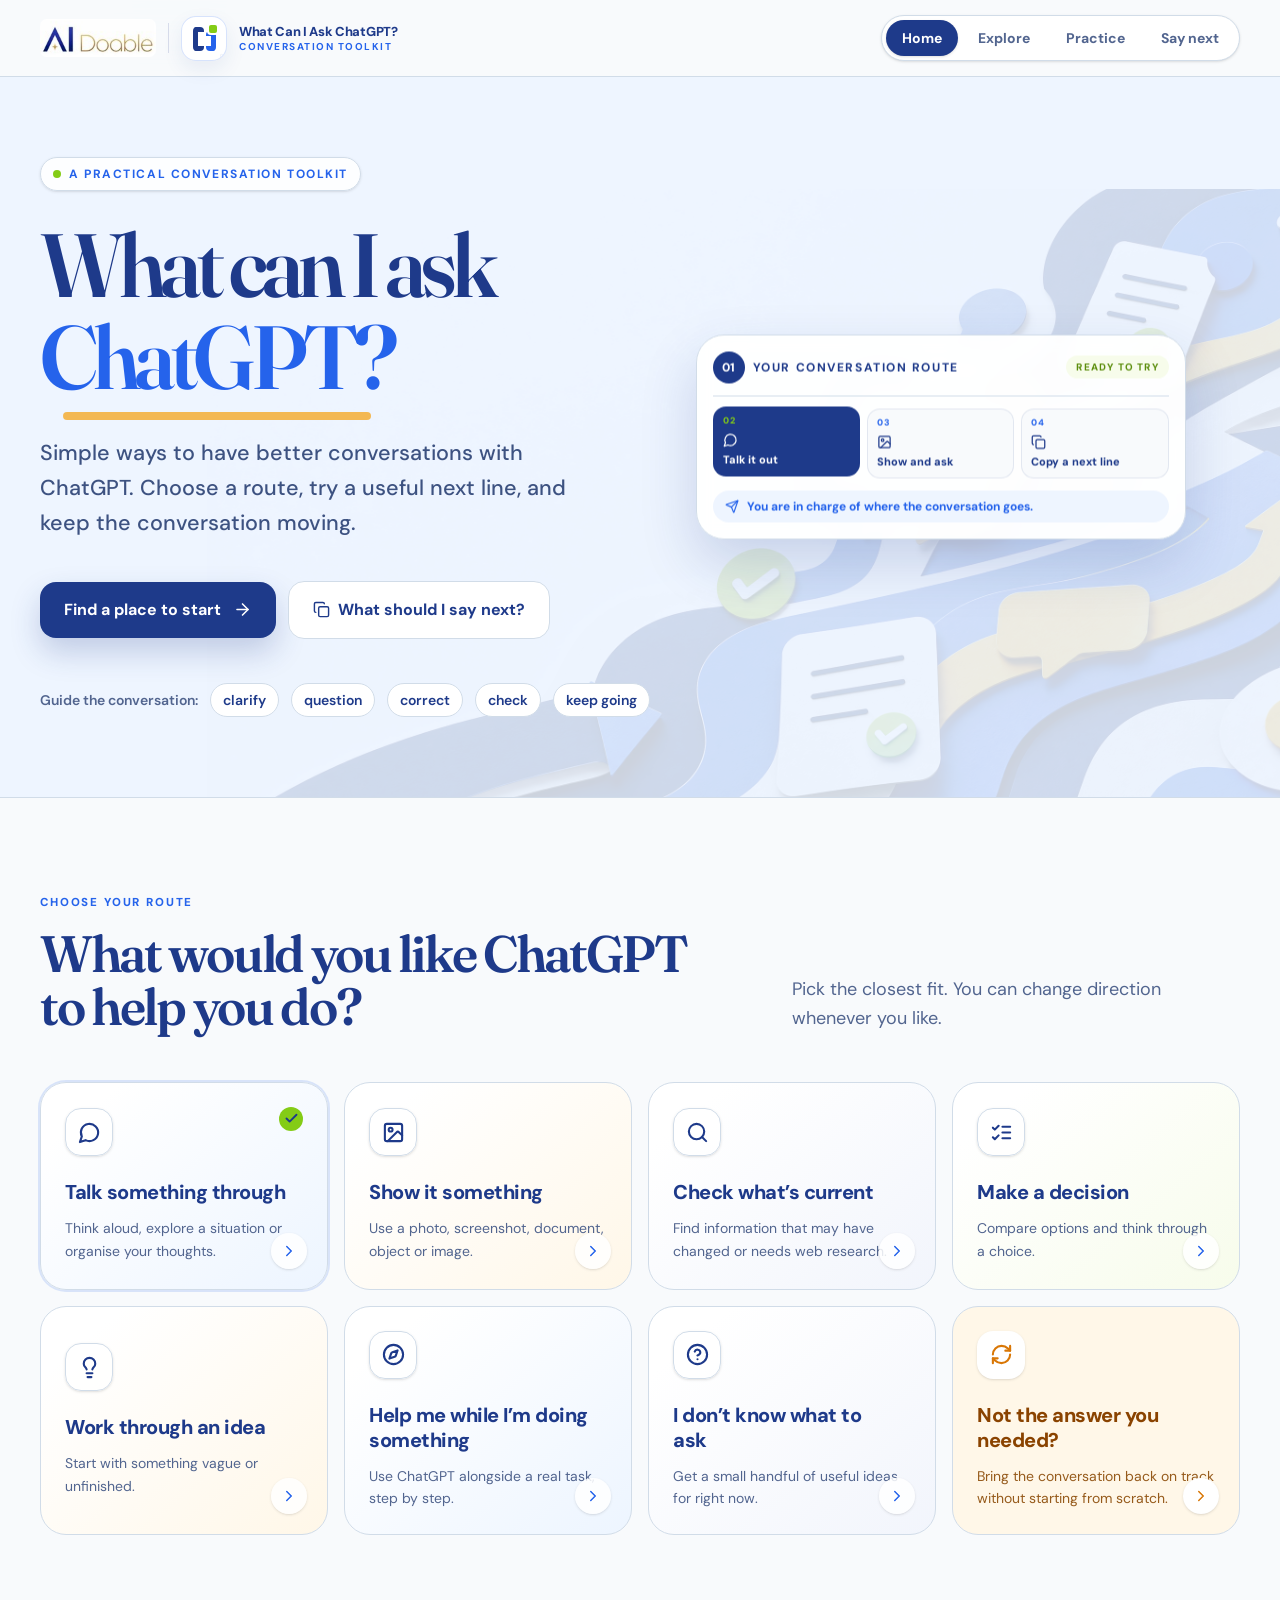
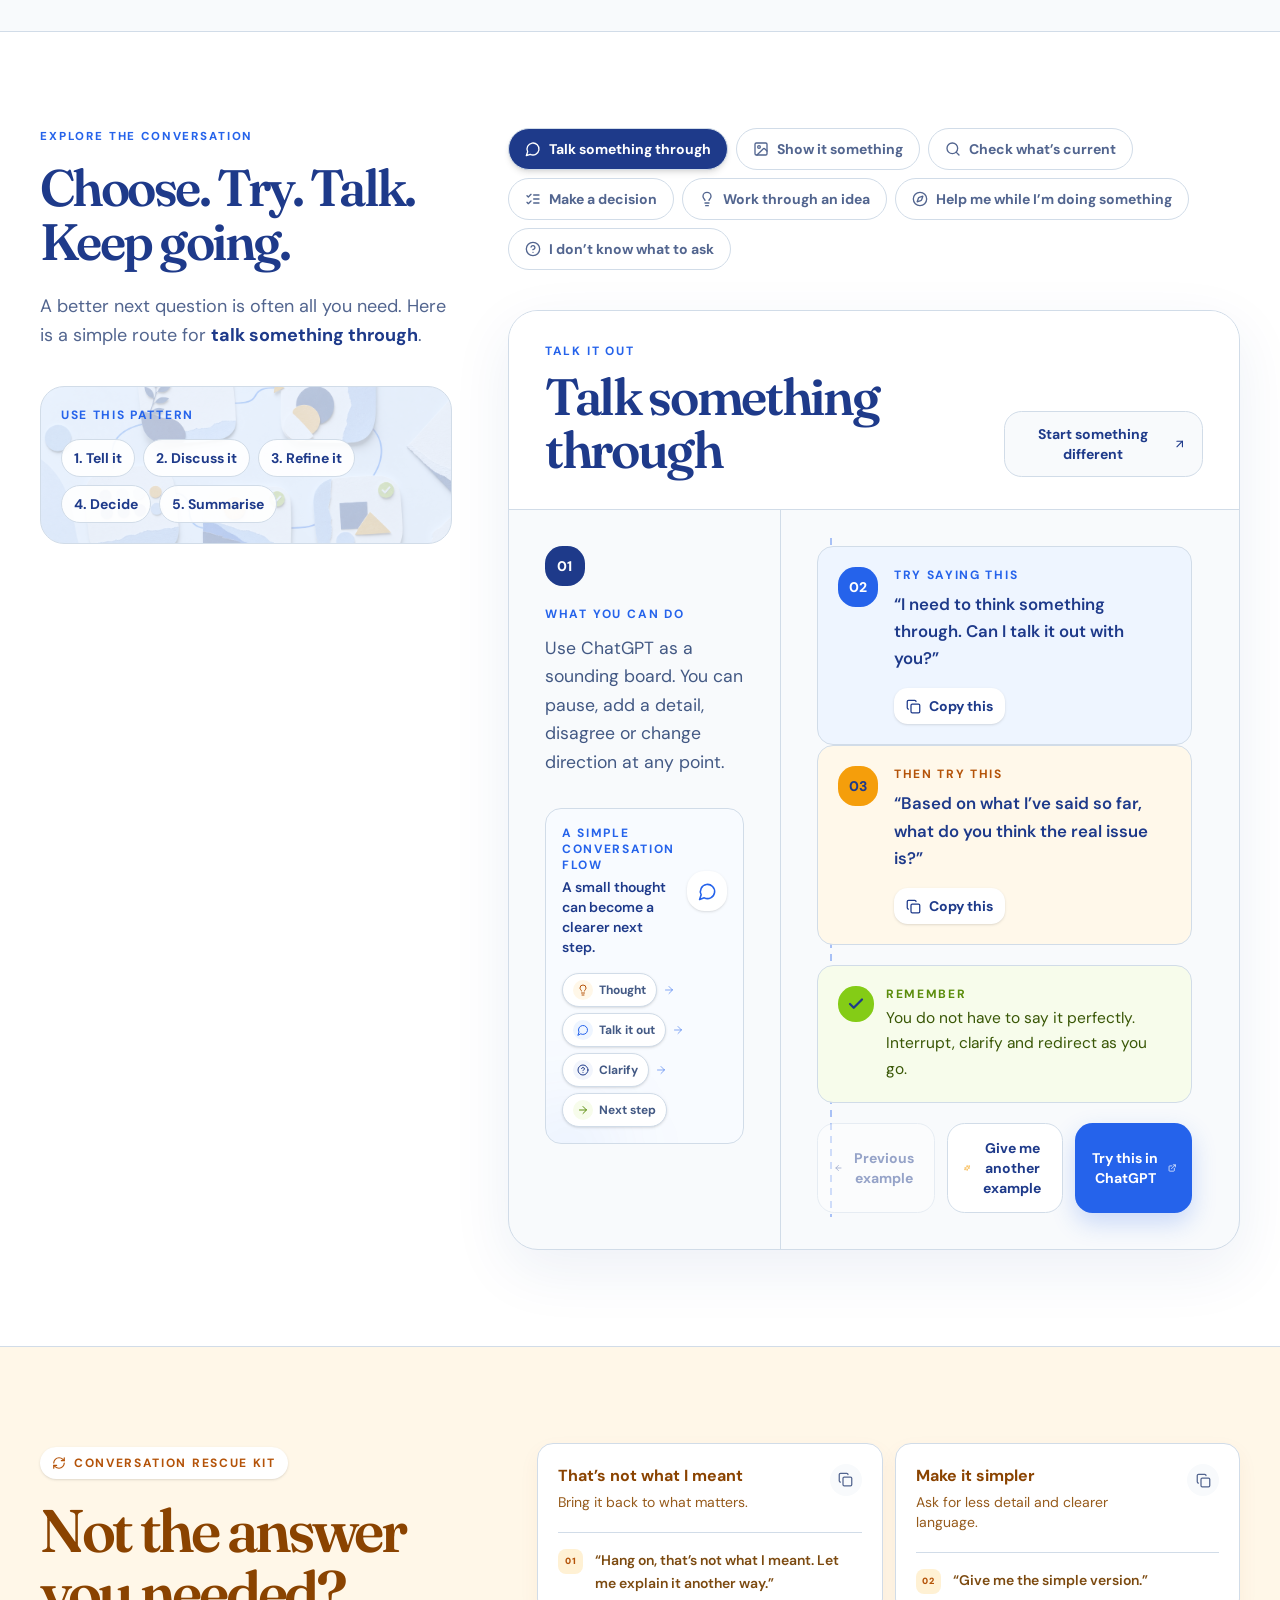
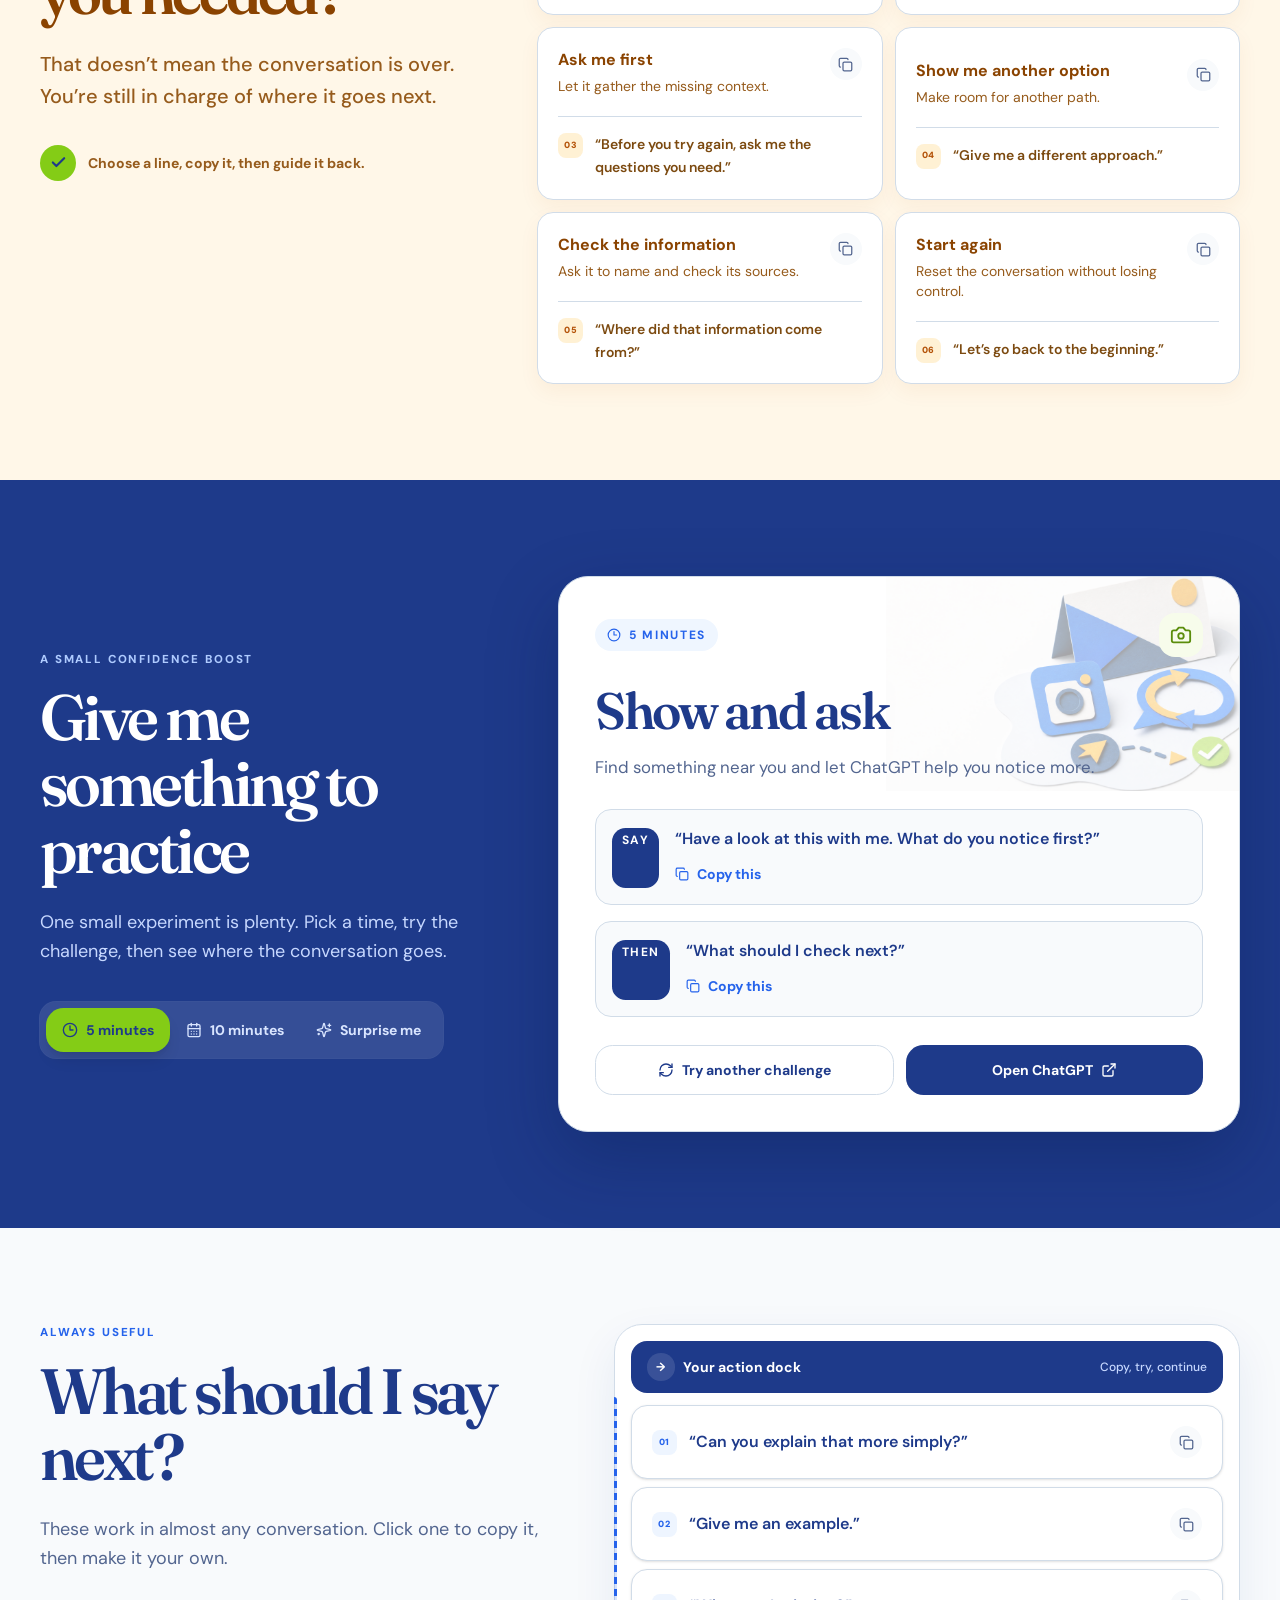
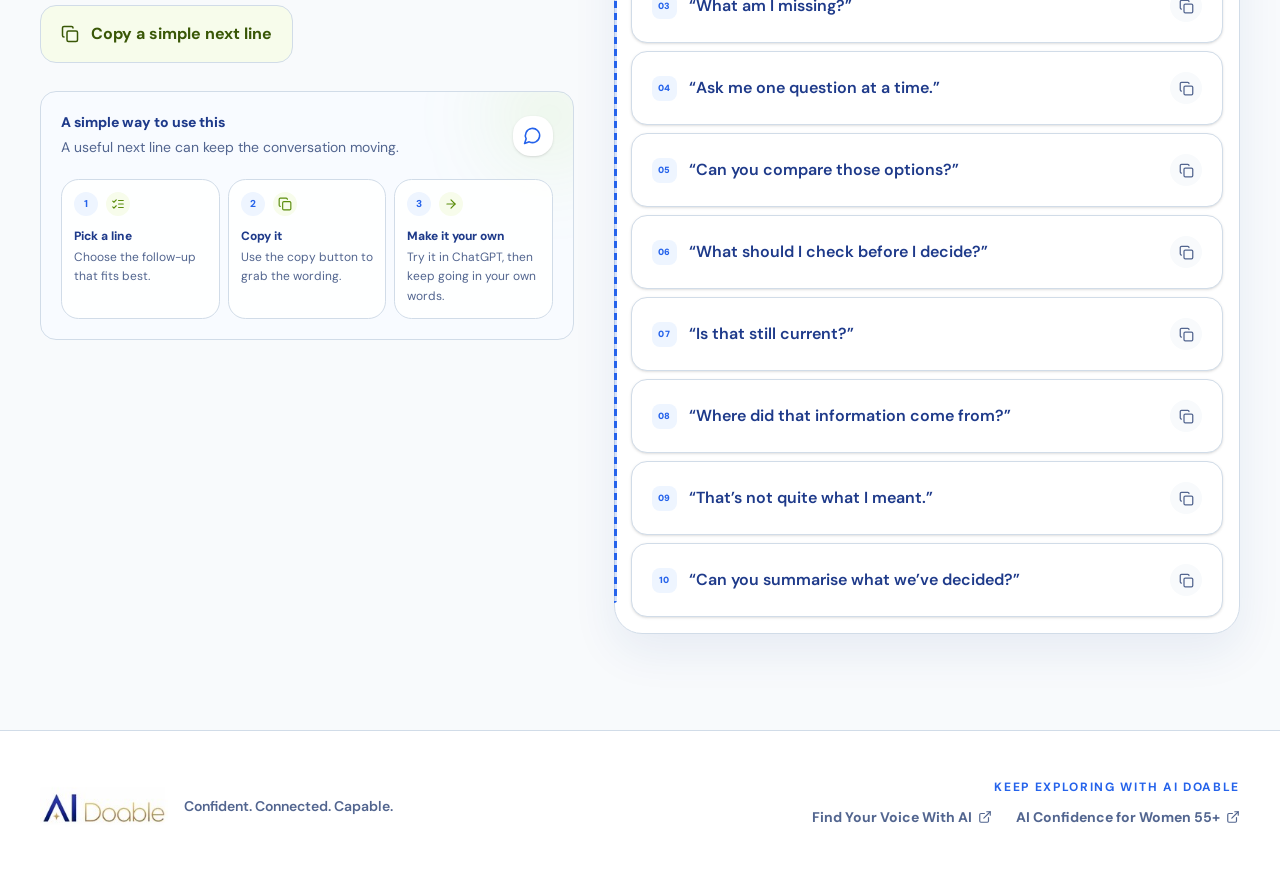
==== index.html @ d45f8e7f "Deploy What Can I Ask ChatGPT" ====
<!doctype html>
<html lang="en-AU">
  <head>
    <meta charset="UTF-8" />
    <meta name="viewport" content="width=device-width, initial-scale=1.0, maximum-scale=1" />
    <meta name="theme-color" content="#1E3A8A" />
    <meta name="description" content="AI Doable’s practical discovery toolkit for having better conversations with ChatGPT." />
    <link rel="icon" type="image/png" href="/manus-storage/ai-doable-route-mark_84103a5f.png" />
    <title>What Can I Ask ChatGPT? | AI Doable</title>
    <script type="module" crossorigin src="/assets/index-YYFGEeal.js"></script>
    <link rel="stylesheet" crossorigin href="/assets/index-5JFKawTq.css">
  </head>
  <body>
    <script id="manus-runtime">window.__MANUS_HOST_DEV__ = false;
(function(){"use strict";var Mr={exports:{}},Kn={};/**
 * @license React
 * react-jsx-runtime.production.js
 *
 * Copyright (c) Meta Platforms, Inc. and affiliates.
 *
 * This source code is licensed under the MIT license found in the
 * LICENSE file in the root directory of this source tree.
 */var $c;function um(){if($c)return Kn;$c=1;var r=Symbol.for("react.transitional.element"),i=Symbol.for("react.fragment");function c(s,d,m){var x=null;if(m!==void 0&&(x=""+m),d.key!==void 0&&(x=""+d.key),"key"in d){m={};for(var R in d)R!=="key"&&(m[R]=d[R])}else m=d;return d=m.ref,{$$typeof:r,type:s,key:x,ref:d!==void 0?d:null,props:m}}return Kn.Fragment=i,Kn.jsx=c,Kn.jsxs=c,Kn}var Fc;function dm(){return Fc||(Fc=1,Mr.exports=um()),Mr.exports}var h=dm(),Ar={exports:{}},Pn={},Rr={exports:{}},Nr={};/**
 * @license React
 * scheduler.production.js
 *
 * Copyright (c) Meta Platforms, Inc. and affiliates.
 *
 * This source code is licensed under the MIT license found in the
 * LICENSE file in the root directory of this source tree.
 */var Ic;function fm(){return Ic||(Ic=1,function(r){function i(A,q){var B=A.length;A.push(q);t:for(;0<B;){var bt=B-1>>>1,p=A[bt];if(0<d(p,q))A[bt]=q,A[B]=p,B=bt;else break t}}function c(A){return A.length===0?null:A[0]}function s(A){if(A.length===0)return null;var q=A[0],B=A.pop();if(B!==q){A[0]=B;t:for(var bt=0,p=A.length,O=p>>>1;bt<O;){var X=2*(bt+1)-1,G=A[X],Z=X+1,st=A[Z];if(0>d(G,B))Z<p&&0>d(st,G)?(A[bt]=st,A[Z]=B,bt=Z):(A[bt]=G,A[X]=B,bt=X);else if(Z<p&&0>d(st,B))A[bt]=st,A[Z]=B,bt=Z;else break t}}return q}function d(A,q){var B=A.sortIndex-q.sortIndex;return B!==0?B:A.id-q.id}if(r.unstable_now=void 0,typeof performance=="object"&&typeof performance.now=="function"){var m=performance;r.unstable_now=function(){return m.now()}}else{var x=Date,R=x.now();r.unstable_now=function(){return x.now()-R}}var C=[],v=[],D=1,j=null,J=3,at=!1,$=!1,nt=!1,ct=!1,ht=typeof setTimeout=="function"?setTimeout:null,St=typeof clearTimeout=="function"?clearTimeout:null,_=typeof setImmediate<"u"?setImmediate:null;function Y(A){for(var q=c(v);q!==null;){if(q.callback===null)s(v);else if(q.startTime<=A)s(v),q.sortIndex=q.expirationTime,i(C,q);else break;q=c(v)}}function H(A){if(nt=!1,Y(A),!$)if(c(C)!==null)$=!0,it||(it=!0,Bt());else{var q=c(v);q!==null&&Mt(H,q.startTime-A)}}var it=!1,rt=-1,V=5,xt=-1;function Be(){return ct?!0:!(r.unstable_now()-xt<V)}function te(){if(ct=!1,it){var A=r.unstable_now();xt=A;var q=!0;try{t:{$=!1,nt&&(nt=!1,St(rt),rt=-1),at=!0;var B=J;try{e:{for(Y(A),j=c(C);j!==null&&!(j.expirationTime>A&&Be());){var bt=j.callback;if(typeof bt=="function"){j.callback=null,J=j.priorityLevel;var p=bt(j.expirationTime<=A);if(A=r.unstable_now(),typeof p=="function"){j.callback=p,Y(A),q=!0;break e}j===c(C)&&s(C),Y(A)}else s(C);j=c(C)}if(j!==null)q=!0;else{var O=c(v);O!==null&&Mt(H,O.startTime-A),q=!1}}break t}finally{j=null,J=B,at=!1}q=void 0}}finally{q?Bt():it=!1}}}var Bt;if(typeof _=="function")Bt=function(){_(te)};else if(typeof MessageChannel<"u"){var me=new MessageChannel,Se=me.port2;me.port1.onmessage=te,Bt=function(){Se.postMessage(null)}}else Bt=function(){ht(te,0)};function Mt(A,q){rt=ht(function(){A(r.unstable_now())},q)}r.unstable_IdlePriority=5,r.unstable_ImmediatePriority=1,r.unstable_LowPriority=4,r.unstable_NormalPriority=3,r.unstable_Profiling=null,r.unstable_UserBlockingPriority=2,r.unstable_cancelCallback=function(A){A.callback=null},r.unstable_forceFrameRate=function(A){0>A||125<A?console.error("forceFrameRate takes a positive int between 0 and 125, forcing frame rates higher than 125 fps is not supported"):V=0<A?Math.floor(1e3/A):5},r.unstable_getCurrentPriorityLevel=function(){return J},r.unstable_next=function(A){switch(J){case 1:case 2:case 3:var q=3;break;default:q=J}var B=J;J=q;try{return A()}finally{J=B}},r.unstable_requestPaint=function(){ct=!0},r.unstable_runWithPriority=function(A,q){switch(A){case 1:case 2:case 3:case 4:case 5:break;default:A=3}var B=J;J=A;try{return q()}finally{J=B}},r.unstable_scheduleCallback=function(A,q,B){var bt=r.unstable_now();switch(typeof B=="object"&&B!==null?(B=B.delay,B=typeof B=="number"&&0<B?bt+B:bt):B=bt,A){case 1:var p=-1;break;case 2:p=250;break;case 5:p=1073741823;break;case 4:p=1e4;break;default:p=5e3}return p=B+p,A={id:D++,callback:q,priorityLevel:A,startTime:B,expirationTime:p,sortIndex:-1},B>bt?(A.sortIndex=B,i(v,A),c(C)===null&&A===c(v)&&(nt?(St(rt),rt=-1):nt=!0,Mt(H,B-bt))):(A.sortIndex=p,i(C,A),$||at||($=!0,it||(it=!0,Bt()))),A},r.unstable_shouldYield=Be,r.unstable_wrapCallback=function(A){var q=J;return function(){var B=J;J=q;try{return A.apply(this,arguments)}finally{J=B}}}}(Nr)),Nr}var tu;function hm(){return tu||(tu=1,Rr.exports=fm()),Rr.exports}var zr={exports:{}},ut={};/**
 * @license React
 * react.production.js
 *
 * Copyright (c) Meta Platforms, Inc. and affiliates.
 *
 * This source code is licensed under the MIT license found in the
 * LICENSE file in the root directory of this source tree.
 */var eu;function mm(){if(eu)return ut;eu=1;var r=Symbol.for("react.transitional.element"),i=Symbol.for("react.portal"),c=Symbol.for("react.fragment"),s=Symbol.for("react.strict_mode"),d=Symbol.for("react.profiler"),m=Symbol.for("react.consumer"),x=Symbol.for("react.context"),R=Symbol.for("react.forward_ref"),C=Symbol.for("react.suspense"),v=Symbol.for("react.memo"),D=Symbol.for("react.lazy"),j=Symbol.iterator;function J(p){return p===null||typeof p!="object"?null:(p=j&&p[j]||p["@@iterator"],typeof p=="function"?p:null)}var at={isMounted:function(){return!1},enqueueForceUpdate:function(){},enqueueReplaceState:function(){},enqueueSetState:function(){}},$=Object.assign,nt={};function ct(p,O,X){this.props=p,this.context=O,this.refs=nt,this.updater=X||at}ct.prototype.isReactComponent={},ct.prototype.setState=function(p,O){if(typeof p!="object"&&typeof p!="function"&&p!=null)throw Error("takes an object of state variables to update or a function which returns an object of state variables.");this.updater.enqueueSetState(this,p,O,"setState")},ct.prototype.forceUpdate=function(p){this.updater.enqueueForceUpdate(this,p,"forceUpdate")};function ht(){}ht.prototype=ct.prototype;function St(p,O,X){this.props=p,this.context=O,this.refs=nt,this.updater=X||at}var _=St.prototype=new ht;_.constructor=St,$(_,ct.prototype),_.isPureReactComponent=!0;var Y=Array.isArray,H={H:null,A:null,T:null,S:null,V:null},it=Object.prototype.hasOwnProperty;function rt(p,O,X,G,Z,st){return X=st.ref,{$$typeof:r,type:p,key:O,ref:X!==void 0?X:null,props:st}}function V(p,O){return rt(p.type,O,void 0,void 0,void 0,p.props)}function xt(p){return typeof p=="object"&&p!==null&&p.$$typeof===r}function Be(p){var O={"=":"=0",":":"=2"};return"$"+p.replace(/[=:]/g,function(X){return O[X]})}var te=/\/+/g;function Bt(p,O){return typeof p=="object"&&p!==null&&p.key!=null?Be(""+p.key):O.toString(36)}function me(){}function Se(p){switch(p.status){case"fulfilled":return p.value;case"rejected":throw p.reason;default:switch(typeof p.status=="string"?p.then(me,me):(p.status="pending",p.then(function(O){p.status==="pending"&&(p.status="fulfilled",p.value=O)},function(O){p.status==="pending"&&(p.status="rejected",p.reason=O)})),p.status){case"fulfilled":return p.value;case"rejected":throw p.reason}}throw p}function Mt(p,O,X,G,Z){var st=typeof p;(st==="undefined"||st==="boolean")&&(p=null);var I=!1;if(p===null)I=!0;else switch(st){case"bigint":case"string":case"number":I=!0;break;case"object":switch(p.$$typeof){case r:case i:I=!0;break;case D:return I=p._init,Mt(I(p._payload),O,X,G,Z)}}if(I)return Z=Z(p),I=G===""?"."+Bt(p,0):G,Y(Z)?(X="",I!=null&&(X=I.replace(te,"$&/")+"/"),Mt(Z,O,X,"",function(Jt){return Jt})):Z!=null&&(xt(Z)&&(Z=V(Z,X+(Z.key==null||p&&p.key===Z.key?"":(""+Z.key).replace(te,"$&/")+"/")+I)),O.push(Z)),1;I=0;var gt=G===""?".":G+":";if(Y(p))for(var Tt=0;Tt<p.length;Tt++)G=p[Tt],st=gt+Bt(G,Tt),I+=Mt(G,O,X,st,Z);else if(Tt=J(p),typeof Tt=="function")for(p=Tt.call(p),Tt=0;!(G=p.next()).done;)G=G.value,st=gt+Bt(G,Tt++),I+=Mt(G,O,X,st,Z);else if(st==="object"){if(typeof p.then=="function")return Mt(Se(p),O,X,G,Z);throw O=String(p),Error("Objects are not valid as a React child (found: "+(O==="[object Object]"?"object with keys {"+Object.keys(p).join(", ")+"}":O)+"). If you meant to render a collection of children, use an array instead.")}return I}function A(p,O,X){if(p==null)return p;var G=[],Z=0;return Mt(p,G,"","",function(st){return O.call(X,st,Z++)}),G}function q(p){if(p._status===-1){var O=p._result;O=O(),O.then(function(X){(p._status===0||p._status===-1)&&(p._status=1,p._result=X)},function(X){(p._status===0||p._status===-1)&&(p._status=2,p._result=X)}),p._status===-1&&(p._status=0,p._result=O)}if(p._status===1)return p._result.default;throw p._result}var B=typeof reportError=="function"?reportError:function(p){if(typeof window=="object"&&typeof window.ErrorEvent=="function"){var O=new window.ErrorEvent("error",{bubbles:!0,cancelable:!0,message:typeof p=="object"&&p!==null&&typeof p.message=="string"?String(p.message):String(p),error:p});if(!window.dispatchEvent(O))return}else if(typeof process=="object"&&typeof process.emit=="function"){process.emit("uncaughtException",p);return}console.error(p)};function bt(){}return ut.Children={map:A,forEach:function(p,O,X){A(p,function(){O.apply(this,arguments)},X)},count:function(p){var O=0;return A(p,function(){O++}),O},toArray:function(p){return A(p,function(O){return O})||[]},only:function(p){if(!xt(p))throw Error("React.Children.only expected to receive a single React element child.");return p}},ut.Component=ct,ut.Fragment=c,ut.Profiler=d,ut.PureComponent=St,ut.StrictMode=s,ut.Suspense=C,ut.__CLIENT_INTERNALS_DO_NOT_USE_OR_WARN_USERS_THEY_CANNOT_UPGRADE=H,ut.__COMPILER_RUNTIME={__proto__:null,c:function(p){return H.H.useMemoCache(p)}},ut.cache=function(p){return function(){return p.apply(null,arguments)}},ut.cloneElement=function(p,O,X){if(p==null)throw Error("The argument must be a React element, but you passed "+p+".");var G=$({},p.props),Z=p.key,st=void 0;if(O!=null)for(I in O.ref!==void 0&&(st=void 0),O.key!==void 0&&(Z=""+O.key),O)!it.call(O,I)||I==="key"||I==="__self"||I==="__source"||I==="ref"&&O.ref===void 0||(G[I]=O[I]);var I=arguments.length-2;if(I===1)G.children=X;else if(1<I){for(var gt=Array(I),Tt=0;Tt<I;Tt++)gt[Tt]=arguments[Tt+2];G.children=gt}return rt(p.type,Z,void 0,void 0,st,G)},ut.createContext=function(p){return p={$$typeof:x,_currentValue:p,_currentValue2:p,_threadCount:0,Provider:null,Consumer:null},p.Provider=p,p.Consumer={$$typeof:m,_context:p},p},ut.createElement=function(p,O,X){var G,Z={},st=null;if(O!=null)for(G in O.key!==void 0&&(st=""+O.key),O)it.call(O,G)&&G!=="key"&&G!=="__self"&&G!=="__source"&&(Z[G]=O[G]);var I=arguments.length-2;if(I===1)Z.children=X;else if(1<I){for(var gt=Array(I),Tt=0;Tt<I;Tt++)gt[Tt]=arguments[Tt+2];Z.children=gt}if(p&&p.defaultProps)for(G in I=p.defaultProps,I)Z[G]===void 0&&(Z[G]=I[G]);return rt(p,st,void 0,void 0,null,Z)},ut.createRef=function(){return{current:null}},ut.forwardRef=function(p){return{$$typeof:R,render:p}},ut.isValidElement=xt,ut.lazy=function(p){return{$$typeof:D,_payload:{_status:-1,_result:p},_init:q}},ut.memo=function(p,O){return{$$typeof:v,type:p,compare:O===void 0?null:O}},ut.startTransition=function(p){var O=H.T,X={};H.T=X;try{var G=p(),Z=H.S;Z!==null&&Z(X,G),typeof G=="object"&&G!==null&&typeof G.then=="function"&&G.then(bt,B)}catch(st){B(st)}finally{H.T=O}},ut.unstable_useCacheRefresh=function(){return H.H.useCacheRefresh()},ut.use=function(p){return H.H.use(p)},ut.useActionState=function(p,O,X){return H.H.useActionState(p,O,X)},ut.useCallback=function(p,O){return H.H.useCallback(p,O)},ut.useContext=function(p){return H.H.useContext(p)},ut.useDebugValue=function(){},ut.useDeferredValue=function(p,O){return H.H.useDeferredValue(p,O)},ut.useEffect=function(p,O,X){var G=H.H;if(typeof X=="function")throw Error("useEffect CRUD overload is not enabled in this build of React.");return G.useEffect(p,O)},ut.useId=function(){return H.H.useId()},ut.useImperativeHandle=function(p,O,X){return H.H.useImperativeHandle(p,O,X)},ut.useInsertionEffect=function(p,O){return H.H.useInsertionEffect(p,O)},ut.useLayoutEffect=function(p,O){return H.H.useLayoutEffect(p,O)},ut.useMemo=function(p,O){return H.H.useMemo(p,O)},ut.useOptimistic=function(p,O){return H.H.useOptimistic(p,O)},ut.useReducer=function(p,O,X){return H.H.useReducer(p,O,X)},ut.useRef=function(p){return H.H.useRef(p)},ut.useState=function(p){return H.H.useState(p)},ut.useSyncExternalStore=function(p,O,X){return H.H.useSyncExternalStore(p,O,X)},ut.useTransition=function(){return H.H.useTransition()},ut.version="19.1.1",ut}var lu;function _r(){return lu||(lu=1,zr.exports=mm()),zr.exports}var kr={exports:{}},he={};/**
 * @license React
 * react-dom.production.js
 *
 * Copyright (c) Meta Platforms, Inc. and affiliates.
 *
 * This source code is licensed under the MIT license found in the
 * LICENSE file in the root directory of this source tree.
 */var au;function gm(){if(au)return he;au=1;var r=_r();function i(C){var v="https://react.dev/errors/"+C;if(1<arguments.length){v+="?args[]="+encodeURIComponent(arguments[1]);for(var D=2;D<arguments.length;D++)v+="&args[]="+encodeURIComponent(arguments[D])}return"Minified React error #"+C+"; visit "+v+" for the full message or use the non-minified dev environment for full errors and additional helpful warnings."}function c(){}var s={d:{f:c,r:function(){throw Error(i(522))},D:c,C:c,L:c,m:c,X:c,S:c,M:c},p:0,findDOMNode:null},d=Symbol.for("react.portal");function m(C,v,D){var j=3<arguments.length&&arguments[3]!==void 0?arguments[3]:null;return{$$typeof:d,key:j==null?null:""+j,children:C,containerInfo:v,implementation:D}}var x=r.__CLIENT_INTERNALS_DO_NOT_USE_OR_WARN_USERS_THEY_CANNOT_UPGRADE;function R(C,v){if(C==="font")return"";if(typeof v=="string")return v==="use-credentials"?v:""}return he.__DOM_INTERNALS_DO_NOT_USE_OR_WARN_USERS_THEY_CANNOT_UPGRADE=s,he.createPortal=function(C,v){var D=2<arguments.length&&arguments[2]!==void 0?arguments[2]:null;if(!v||v.nodeType!==1&&v.nodeType!==9&&v.nodeType!==11)throw Error(i(299));return m(C,v,null,D)},he.flushSync=function(C){var v=x.T,D=s.p;try{if(x.T=null,s.p=2,C)return C()}finally{x.T=v,s.p=D,s.d.f()}},he.preconnect=function(C,v){typeof C=="string"&&(v?(v=v.crossOrigin,v=typeof v=="string"?v==="use-credentials"?v:"":void 0):v=null,s.d.C(C,v))},he.prefetchDNS=function(C){typeof C=="string"&&s.d.D(C)},he.preinit=function(C,v){if(typeof C=="string"&&v&&typeof v.as=="string"){var D=v.as,j=R(D,v.crossOrigin),J=typeof v.integrity=="string"?v.integrity:void 0,at=typeof v.fetchPriority=="string"?v.fetchPriority:void 0;D==="style"?s.d.S(C,typeof v.precedence=="string"?v.precedence:void 0,{crossOrigin:j,integrity:J,fetchPriority:at}):D==="script"&&s.d.X(C,{crossOrigin:j,integrity:J,fetchPriority:at,nonce:typeof v.nonce=="string"?v.nonce:void 0})}},he.preinitModule=function(C,v){if(typeof C=="string")if(typeof v=="object"&&v!==null){if(v.as==null||v.as==="script"){var D=R(v.as,v.crossOrigin);s.d.M(C,{crossOrigin:D,integrity:typeof v.integrity=="string"?v.integrity:void 0,nonce:typeof v.nonce=="string"?v.nonce:void 0})}}else v==null&&s.d.M(C)},he.preload=function(C,v){if(typeof C=="string"&&typeof v=="object"&&v!==null&&typeof v.as=="string"){var D=v.as,j=R(D,v.crossOrigin);s.d.L(C,D,{crossOrigin:j,integrity:typeof v.integrity=="string"?v.integrity:void 0,nonce:typeof v.nonce=="string"?v.nonce:void 0,type:typeof v.type=="string"?v.type:void 0,fetchPriority:typeof v.fetchPriority=="string"?v.fetchPriority:void 0,referrerPolicy:typeof v.referrerPolicy=="string"?v.referrerPolicy:void 0,imageSrcSet:typeof v.imageSrcSet=="string"?v.imageSrcSet:void 0,imageSizes:typeof v.imageSizes=="string"?v.imageSizes:void 0,media:typeof v.media=="string"?v.media:void 0})}},he.preloadModule=function(C,v){if(typeof C=="string")if(v){var D=R(v.as,v.crossOrigin);s.d.m(C,{as:typeof v.as=="string"&&v.as!=="script"?v.as:void 0,crossOrigin:D,integrity:typeof v.integrity=="string"?v.integrity:void 0})}else s.d.m(C)},he.requestFormReset=function(C){s.d.r(C)},he.unstable_batchedUpdates=function(C,v){return C(v)},he.useFormState=function(C,v,D){return x.H.useFormState(C,v,D)},he.useFormStatus=function(){return x.H.useHostTransitionStatus()},he.version="19.1.1",he}var nu;function pm(){if(nu)return kr.exports;nu=1;function r(){if(!(typeof __REACT_DEVTOOLS_GLOBAL_HOOK__>"u"||typeof __REACT_DEVTOOLS_GLOBAL_HOOK__.checkDCE!="function"))try{__REACT_DEVTOOLS_GLOBAL_HOOK__.checkDCE(r)}catch(i){console.error(i)}}return r(),kr.exports=gm(),kr.exports}/**
 * @license React
 * react-dom-client.production.js
 *
 * Copyright (c) Meta Platforms, Inc. and affiliates.
 *
 * This source code is licensed under the MIT license found in the
 * LICENSE file in the root directory of this source tree.
 */var ou;function ym(){if(ou)return Pn;ou=1;var r=hm(),i=_r(),c=pm();function s(t){var e="https://react.dev/errors/"+t;if(1<arguments.length){e+="?args[]="+encodeURIComponent(arguments[1]);for(var l=2;l<arguments.length;l++)e+="&args[]="+encodeURIComponent(arguments[l])}return"Minified React error #"+t+"; visit "+e+" for the full message or use the non-minified dev environment for full errors and additional helpful warnings."}function d(t){return!(!t||t.nodeType!==1&&t.nodeType!==9&&t.nodeType!==11)}function m(t){var e=t,l=t;if(t.alternate)for(;e.return;)e=e.return;else{t=e;do e=t,(e.flags&4098)!==0&&(l=e.return),t=e.return;while(t)}return e.tag===3?l:null}function x(t){if(t.tag===13){var e=t.memoizedState;if(e===null&&(t=t.alternate,t!==null&&(e=t.memoizedState)),e!==null)return e.dehydrated}return null}function R(t){if(m(t)!==t)throw Error(s(188))}function C(t){var e=t.alternate;if(!e){if(e=m(t),e===null)throw Error(s(188));return e!==t?null:t}for(var l=t,a=e;;){var n=l.return;if(n===null)break;var o=n.alternate;if(o===null){if(a=n.return,a!==null){l=a;continue}break}if(n.child===o.child){for(o=n.child;o;){if(o===l)return R(n),t;if(o===a)return R(n),e;o=o.sibling}throw Error(s(188))}if(l.return!==a.return)l=n,a=o;else{for(var u=!1,f=n.child;f;){if(f===l){u=!0,l=n,a=o;break}if(f===a){u=!0,a=n,l=o;break}f=f.sibling}if(!u){for(f=o.child;f;){if(f===l){u=!0,l=o,a=n;break}if(f===a){u=!0,a=o,l=n;break}f=f.sibling}if(!u)throw Error(s(189))}}if(l.alternate!==a)throw Error(s(190))}if(l.tag!==3)throw Error(s(188));return l.stateNode.current===l?t:e}function v(t){var e=t.tag;if(e===5||e===26||e===27||e===6)return t;for(t=t.child;t!==null;){if(e=v(t),e!==null)return e;t=t.sibling}return null}var D=Object.assign,j=Symbol.for("react.element"),J=Symbol.for("react.transitional.element"),at=Symbol.for("react.portal"),$=Symbol.for("react.fragment"),nt=Symbol.for("react.strict_mode"),ct=Symbol.for("react.profiler"),ht=Symbol.for("react.provider"),St=Symbol.for("react.consumer"),_=Symbol.for("react.context"),Y=Symbol.for("react.forward_ref"),H=Symbol.for("react.suspense"),it=Symbol.for("react.suspense_list"),rt=Symbol.for("react.memo"),V=Symbol.for("react.lazy"),xt=Symbol.for("react.activity"),Be=Symbol.for("react.memo_cache_sentinel"),te=Symbol.iterator;function Bt(t){return t===null||typeof t!="object"?null:(t=te&&t[te]||t["@@iterator"],typeof t=="function"?t:null)}var me=Symbol.for("react.client.reference");function Se(t){if(t==null)return null;if(typeof t=="function")return t.$$typeof===me?null:t.displayName||t.name||null;if(typeof t=="string")return t;switch(t){case $:return"Fragment";case ct:return"Profiler";case nt:return"StrictMode";case H:return"Suspense";case it:return"SuspenseList";case xt:return"Activity"}if(typeof t=="object")switch(t.$$typeof){case at:return"Portal";case _:return(t.displayName||"Context")+".Provider";case St:return(t._context.displayName||"Context")+".Consumer";case Y:var e=t.render;return t=t.displayName,t||(t=e.displayName||e.name||"",t=t!==""?"ForwardRef("+t+")":"ForwardRef"),t;case rt:return e=t.displayName||null,e!==null?e:Se(t.type)||"Memo";case V:e=t._payload,t=t._init;try{return Se(t(e))}catch{}}return null}var Mt=Array.isArray,A=i.__CLIENT_INTERNALS_DO_NOT_USE_OR_WARN_USERS_THEY_CANNOT_UPGRADE,q=c.__DOM_INTERNALS_DO_NOT_USE_OR_WARN_USERS_THEY_CANNOT_UPGRADE,B={pending:!1,data:null,method:null,action:null},bt=[],p=-1;function O(t){return{current:t}}function X(t){0>p||(t.current=bt[p],bt[p]=null,p--)}function G(t,e){p++,bt[p]=t.current,t.current=e}var Z=O(null),st=O(null),I=O(null),gt=O(null);function Tt(t,e){switch(G(I,e),G(st,t),G(Z,null),e.nodeType){case 9:case 11:t=(t=e.documentElement)&&(t=t.namespaceURI)?Hh(t):0;break;default:if(t=e.tagName,e=e.namespaceURI)e=Hh(e),t=Uh(e,t);else switch(t){case"svg":t=1;break;case"math":t=2;break;default:t=0}}X(Z),G(Z,t)}function Jt(){X(Z),X(st),X(I)}function Ke(t){t.memoizedState!==null&&G(gt,t);var e=Z.current,l=Uh(e,t.type);e!==l&&(G(st,t),G(Z,l))}function Ce(t){st.current===t&&(X(Z),X(st)),gt.current===t&&(X(gt),Wo._currentValue=B)}var Pe=Object.prototype.hasOwnProperty,yl=r.unstable_scheduleCallback,sn=r.unstable_cancelCallback,Ca=r.unstable_shouldYield,ri=r.unstable_requestPaint,ge=r.unstable_now,si=r.unstable_getCurrentPriorityLevel,Ul=r.unstable_ImmediatePriority,Fn=r.unstable_UserBlockingPriority,nl=r.unstable_NormalPriority,ci=r.unstable_LowPriority,Gl=r.unstable_IdlePriority,ui=r.log,Ea=r.unstable_setDisableYieldValue,ql=null,Wt=null;function Je(t){if(typeof ui=="function"&&Ea(t),Wt&&typeof Wt.setStrictMode=="function")try{Wt.setStrictMode(ql,t)}catch{}}var $t=Math.clz32?Math.clz32:fi,di=Math.log,Ta=Math.LN2;function fi(t){return t>>>=0,t===0?32:31-(di(t)/Ta|0)|0}var L=256,cn=4194304;function vl(t){var e=t&42;if(e!==0)return e;switch(t&-t){case 1:return 1;case 2:return 2;case 4:return 4;case 8:return 8;case 16:return 16;case 32:return 32;case 64:return 64;case 128:return 128;case 256:case 512:case 1024:case 2048:case 4096:case 8192:case 16384:case 32768:case 65536:case 131072:case 262144:case 524288:case 1048576:case 2097152:return t&4194048;case 4194304:case 8388608:case 16777216:case 33554432:return t&62914560;case 67108864:return 67108864;case 134217728:return 134217728;case 268435456:return 268435456;case 536870912:return 536870912;case 1073741824:return 0;default:return t}}function un(t,e,l){var a=t.pendingLanes;if(a===0)return 0;var n=0,o=t.suspendedLanes,u=t.pingedLanes;t=t.warmLanes;var f=a&134217727;return f!==0?(a=f&~o,a!==0?n=vl(a):(u&=f,u!==0?n=vl(u):l||(l=f&~t,l!==0&&(n=vl(l))))):(f=a&~o,f!==0?n=vl(f):u!==0?n=vl(u):l||(l=a&~t,l!==0&&(n=vl(l)))),n===0?0:e!==0&&e!==n&&(e&o)===0&&(o=n&-n,l=e&-e,o>=l||o===32&&(l&4194048)!==0)?e:n}function Dt(t,e){return(t.pendingLanes&~(t.suspendedLanes&~t.pingedLanes)&e)===0}function In(t,e){switch(t){case 1:case 2:case 4:case 8:case 64:return e+250;case 16:case 32:case 128:case 256:case 512:case 1024:case 2048:case 4096:case 8192:case 16384:case 32768:case 65536:case 131072:case 262144:case 524288:case 1048576:case 2097152:return e+5e3;case 4194304:case 8388608:case 16777216:case 33554432:return-1;case 67108864:case 134217728:case 268435456:case 536870912:case 1073741824:return-1;default:return-1}}function to(){var t=L;return L<<=1,(L&4194048)===0&&(L=256),t}function hi(){var t=cn;return cn<<=1,(cn&62914560)===0&&(cn=4194304),t}function eo(t){for(var e=[],l=0;31>l;l++)e.push(t);return e}function Da(t,e){t.pendingLanes|=e,e!==268435456&&(t.suspendedLanes=0,t.pingedLanes=0,t.warmLanes=0)}function Ir(t,e,l,a,n,o){var u=t.pendingLanes;t.pendingLanes=l,t.suspendedLanes=0,t.pingedLanes=0,t.warmLanes=0,t.expiredLanes&=l,t.entangledLanes&=l,t.errorRecoveryDisabledLanes&=l,t.shellSuspendCounter=0;var f=t.entanglements,g=t.expirationTimes,S=t.hiddenUpdates;for(l=u&~l;0<l;){var N=31-$t(l),k=1<<N;f[N]=0,g[N]=-1;var E=S[N];if(E!==null)for(S[N]=null,N=0;N<E.length;N++){var T=E[N];T!==null&&(T.lane&=-536870913)}l&=~k}a!==0&&mi(t,a,0),o!==0&&n===0&&t.tag!==0&&(t.suspendedLanes|=o&~(u&~e))}function mi(t,e,l){t.pendingLanes|=e,t.suspendedLanes&=~e;var a=31-$t(e);t.entangledLanes|=e,t.entanglements[a]=t.entanglements[a]|1073741824|l&4194090}function gi(t,e){var l=t.entangledLanes|=e;for(t=t.entanglements;l;){var a=31-$t(l),n=1<<a;n&e|t[a]&e&&(t[a]|=e),l&=~n}}function lo(t){switch(t){case 2:t=1;break;case 8:t=4;break;case 32:t=16;break;case 256:case 512:case 1024:case 2048:case 4096:case 8192:case 16384:case 32768:case 65536:case 131072:case 262144:case 524288:case 1048576:case 2097152:case 4194304:case 8388608:case 16777216:case 33554432:t=128;break;case 268435456:t=134217728;break;default:t=0}return t}function ao(t){return t&=-t,2<t?8<t?(t&134217727)!==0?32:268435456:8:2}function pi(){var t=q.p;return t!==0?t:(t=window.event,t===void 0?32:nm(t.type))}function ts(t,e){var l=q.p;try{return q.p=t,e()}finally{q.p=l}}var ol=Math.random().toString(36).slice(2),ee="__reactFiber$"+ol,pe="__reactProps$"+ol,Yl="__reactContainer$"+ol,no="__reactEvents$"+ol,es="__reactListeners$"+ol,ls="__reactHandles$"+ol,yi="__reactResources$"+ol,Ma="__reactMarker$"+ol;function oo(t){delete t[ee],delete t[pe],delete t[no],delete t[es],delete t[ls]}function Vl(t){var e=t[ee];if(e)return e;for(var l=t.parentNode;l;){if(e=l[Yl]||l[ee]){if(l=e.alternate,e.child!==null||l!==null&&l.child!==null)for(t=Vh(t);t!==null;){if(l=t[ee])return l;t=Vh(t)}return e}t=l,l=t.parentNode}return null}function Xl(t){if(t=t[ee]||t[Yl]){var e=t.tag;if(e===5||e===6||e===13||e===26||e===27||e===3)return t}return null}function Aa(t){var e=t.tag;if(e===5||e===26||e===27||e===6)return t.stateNode;throw Error(s(33))}function Zl(t){var e=t[yi];return e||(e=t[yi]={hoistableStyles:new Map,hoistableScripts:new Map}),e}function Vt(t){t[Ma]=!0}var vi=new Set,bi={};function bl(t,e){We(t,e),We(t+"Capture",e)}function We(t,e){for(bi[t]=e,t=0;t<e.length;t++)vi.add(e[t])}var as=RegExp("^[:A-Z_a-z\\u00C0-\\u00D6\\u00D8-\\u00F6\\u00F8-\\u02FF\\u0370-\\u037D\\u037F-\\u1FFF\\u200C-\\u200D\\u2070-\\u218F\\u2C00-\\u2FEF\\u3001-\\uD7FF\\uF900-\\uFDCF\\uFDF0-\\uFFFD][:A-Z_a-z\\u00C0-\\u00D6\\u00D8-\\u00F6\\u00F8-\\u02FF\\u0370-\\u037D\\u037F-\\u1FFF\\u200C-\\u200D\\u2070-\\u218F\\u2C00-\\u2FEF\\u3001-\\uD7FF\\uF900-\\uFDCF\\uFDF0-\\uFFFD\\-.0-9\\u00B7\\u0300-\\u036F\\u203F-\\u2040]*$"),xi={},wi={};function Ra(t){return Pe.call(wi,t)?!0:Pe.call(xi,t)?!1:as.test(t)?wi[t]=!0:(xi[t]=!0,!1)}function M(t,e,l){if(Ra(e))if(l===null)t.removeAttribute(e);else{switch(typeof l){case"undefined":case"function":case"symbol":t.removeAttribute(e);return;case"boolean":var a=e.toLowerCase().slice(0,5);if(a!=="data-"&&a!=="aria-"){t.removeAttribute(e);return}}t.setAttribute(e,""+l)}}function tt(t,e,l){if(l===null)t.removeAttribute(e);else{switch(typeof l){case"undefined":case"function":case"symbol":case"boolean":t.removeAttribute(e);return}t.setAttribute(e,""+l)}}function Ot(t,e,l,a){if(a===null)t.removeAttribute(l);else{switch(typeof a){case"undefined":case"function":case"symbol":case"boolean":t.removeAttribute(l);return}t.setAttributeNS(e,l,""+a)}}var le,Ee;function ae(t){if(le===void 0)try{throw Error()}catch(l){var e=l.stack.trim().match(/\n( *(at )?)/);le=e&&e[1]||"",Ee=-1<l.stack.indexOf(`
    at`)?" (<anonymous>)":-1<l.stack.indexOf("@")?"@unknown:0:0":""}return`
`+le+t+Ee}var Le=!1;function He(t,e){if(!t||Le)return"";Le=!0;var l=Error.prepareStackTrace;Error.prepareStackTrace=void 0;try{var a={DetermineComponentFrameRoot:function(){try{if(e){var k=function(){throw Error()};if(Object.defineProperty(k.prototype,"props",{set:function(){throw Error()}}),typeof Reflect=="object"&&Reflect.construct){try{Reflect.construct(k,[])}catch(T){var E=T}Reflect.construct(t,[],k)}else{try{k.call()}catch(T){E=T}t.call(k.prototype)}}else{try{throw Error()}catch(T){E=T}(k=t())&&typeof k.catch=="function"&&k.catch(function(){})}}catch(T){if(T&&E&&typeof T.stack=="string")return[T.stack,E.stack]}return[null,null]}};a.DetermineComponentFrameRoot.displayName="DetermineComponentFrameRoot";var n=Object.getOwnPropertyDescriptor(a.DetermineComponentFrameRoot,"name");n&&n.configurable&&Object.defineProperty(a.DetermineComponentFrameRoot,"name",{value:"DetermineComponentFrameRoot"});var o=a.DetermineComponentFrameRoot(),u=o[0],f=o[1];if(u&&f){var g=u.split(`
`),S=f.split(`
`);for(n=a=0;a<g.length&&!g[a].includes("DetermineComponentFrameRoot");)a++;for(;n<S.length&&!S[n].includes("DetermineComponentFrameRoot");)n++;if(a===g.length||n===S.length)for(a=g.length-1,n=S.length-1;1<=a&&0<=n&&g[a]!==S[n];)n--;for(;1<=a&&0<=n;a--,n--)if(g[a]!==S[n]){if(a!==1||n!==1)do if(a--,n--,0>n||g[a]!==S[n]){var N=`
`+g[a].replace(" at new "," at ");return t.displayName&&N.includes("<anonymous>")&&(N=N.replace("<anonymous>",t.displayName)),N}while(1<=a&&0<=n);break}}}finally{Le=!1,Error.prepareStackTrace=l}return(l=t?t.displayName||t.name:"")?ae(l):""}function Ql(t){switch(t.tag){case 26:case 27:case 5:return ae(t.type);case 16:return ae("Lazy");case 13:return ae("Suspense");case 19:return ae("SuspenseList");case 0:case 15:return He(t.type,!1);case 11:return He(t.type.render,!1);case 1:return He(t.type,!0);case 31:return ae("Activity");default:return""}}function xl(t){try{var e="";do e+=Ql(t),t=t.return;while(t);return e}catch(l){return`
Error generating stack: `+l.message+`
`+l.stack}}function Xt(t){switch(typeof t){case"bigint":case"boolean":case"number":case"string":case"undefined":return t;case"object":return t;default:return""}}function il(t){var e=t.type;return(t=t.nodeName)&&t.toLowerCase()==="input"&&(e==="checkbox"||e==="radio")}function ve(t){var e=il(t)?"checked":"value",l=Object.getOwnPropertyDescriptor(t.constructor.prototype,e),a=""+t[e];if(!t.hasOwnProperty(e)&&typeof l<"u"&&typeof l.get=="function"&&typeof l.set=="function"){var n=l.get,o=l.set;return Object.defineProperty(t,e,{configurable:!0,get:function(){return n.call(this)},set:function(u){a=""+u,o.call(this,u)}}),Object.defineProperty(t,e,{enumerable:l.enumerable}),{getValue:function(){return a},setValue:function(u){a=""+u},stopTracking:function(){t._valueTracker=null,delete t[e]}}}}function re(t){t._valueTracker||(t._valueTracker=ve(t))}function rl(t){if(!t)return!1;var e=t._valueTracker;if(!e)return!0;var l=e.getValue(),a="";return t&&(a=il(t)?t.checked?"true":"false":t.value),t=a,t!==l?(e.setValue(t),!0):!1}function wl(t){if(t=t||(typeof document<"u"?document:void 0),typeof t>"u")return null;try{return t.activeElement||t.body}catch{return t.body}}var dn=/[\n"\\]/g;function se(t){return t.replace(dn,function(e){return"\\"+e.charCodeAt(0).toString(16)+" "})}function Kl(t,e,l,a,n,o,u,f){t.name="",u!=null&&typeof u!="function"&&typeof u!="symbol"&&typeof u!="boolean"?t.type=u:t.removeAttribute("type"),e!=null?u==="number"?(e===0&&t.value===""||t.value!=e)&&(t.value=""+Xt(e)):t.value!==""+Xt(e)&&(t.value=""+Xt(e)):u!=="submit"&&u!=="reset"||t.removeAttribute("value"),e!=null?Pl(t,u,Xt(e)):l!=null?Pl(t,u,Xt(l)):a!=null&&t.removeAttribute("value"),n==null&&o!=null&&(t.defaultChecked=!!o),n!=null&&(t.checked=n&&typeof n!="function"&&typeof n!="symbol"),f!=null&&typeof f!="function"&&typeof f!="symbol"&&typeof f!="boolean"?t.name=""+Xt(f):t.removeAttribute("name")}function Na(t,e,l,a,n,o,u,f){if(o!=null&&typeof o!="function"&&typeof o!="symbol"&&typeof o!="boolean"&&(t.type=o),e!=null||l!=null){if(!(o!=="submit"&&o!=="reset"||e!=null))return;l=l!=null?""+Xt(l):"",e=e!=null?""+Xt(e):l,f||e===t.value||(t.value=e),t.defaultValue=e}a=a??n,a=typeof a!="function"&&typeof a!="symbol"&&!!a,t.checked=f?t.checked:!!a,t.defaultChecked=!!a,u!=null&&typeof u!="function"&&typeof u!="symbol"&&typeof u!="boolean"&&(t.name=u)}function Pl(t,e,l){e==="number"&&wl(t.ownerDocument)===t||t.defaultValue===""+l||(t.defaultValue=""+l)}function $e(t,e,l,a){if(t=t.options,e){e={};for(var n=0;n<l.length;n++)e["$"+l[n]]=!0;for(l=0;l<t.length;l++)n=e.hasOwnProperty("$"+t[l].value),t[l].selected!==n&&(t[l].selected=n),n&&a&&(t[l].defaultSelected=!0)}else{for(l=""+Xt(l),e=null,n=0;n<t.length;n++){if(t[n].value===l){t[n].selected=!0,a&&(t[n].defaultSelected=!0);return}e!==null||t[n].disabled||(e=t[n])}e!==null&&(e.selected=!0)}}function za(t,e,l){if(e!=null&&(e=""+Xt(e),e!==t.value&&(t.value=e),l==null)){t.defaultValue!==e&&(t.defaultValue=e);return}t.defaultValue=l!=null?""+Xt(l):""}function _a(t,e,l,a){if(e==null){if(a!=null){if(l!=null)throw Error(s(92));if(Mt(a)){if(1<a.length)throw Error(s(93));a=a[0]}l=a}l==null&&(l=""),e=l}l=Xt(e),t.defaultValue=l,a=t.textContent,a===l&&a!==""&&a!==null&&(t.value=a)}function Fe(t,e){if(e){var l=t.firstChild;if(l&&l===t.lastChild&&l.nodeType===3){l.nodeValue=e;return}}t.textContent=e}var fn=new Set("animationIterationCount aspectRatio borderImageOutset borderImageSlice borderImageWidth boxFlex boxFlexGroup boxOrdinalGroup columnCount columns flex flexGrow flexPositive flexShrink flexNegative flexOrder gridArea gridRow gridRowEnd gridRowSpan gridRowStart gridColumn gridColumnEnd gridColumnSpan gridColumnStart fontWeight lineClamp lineHeight opacity order orphans scale tabSize widows zIndex zoom fillOpacity floodOpacity stopOpacity strokeDasharray strokeDashoffset strokeMiterlimit strokeOpacity strokeWidth MozAnimationIterationCount MozBoxFlex MozBoxFlexGroup MozLineClamp msAnimationIterationCount msFlex msZoom msFlexGrow msFlexNegative msFlexOrder msFlexPositive msFlexShrink msGridColumn msGridColumnSpan msGridRow msGridRowSpan WebkitAnimationIterationCount WebkitBoxFlex WebKitBoxFlexGroup WebkitBoxOrdinalGroup WebkitColumnCount WebkitColumns WebkitFlex WebkitFlexGrow WebkitFlexPositive WebkitFlexShrink WebkitLineClamp".split(" "));function ka(t,e,l){var a=e.indexOf("--")===0;l==null||typeof l=="boolean"||l===""?a?t.setProperty(e,""):e==="float"?t.cssFloat="":t[e]="":a?t.setProperty(e,l):typeof l!="number"||l===0||fn.has(e)?e==="float"?t.cssFloat=l:t[e]=(""+l).trim():t[e]=l+"px"}function Oa(t,e,l){if(e!=null&&typeof e!="object")throw Error(s(62));if(t=t.style,l!=null){for(var a in l)!l.hasOwnProperty(a)||e!=null&&e.hasOwnProperty(a)||(a.indexOf("--")===0?t.setProperty(a,""):a==="float"?t.cssFloat="":t[a]="");for(var n in e)a=e[n],e.hasOwnProperty(n)&&l[n]!==a&&ka(t,n,a)}else for(var o in e)e.hasOwnProperty(o)&&ka(t,o,e[o])}function ja(t){if(t.indexOf("-")===-1)return!1;switch(t){case"annotation-xml":case"color-profile":case"font-face":case"font-face-src":case"font-face-uri":case"font-face-format":case"font-face-name":case"missing-glyph":return!1;default:return!0}}var Si=new Map([["acceptCharset","accept-charset"],["htmlFor","for"],["httpEquiv","http-equiv"],["crossOrigin","crossorigin"],["accentHeight","accent-height"],["alignmentBaseline","alignment-baseline"],["arabicForm","arabic-form"],["baselineShift","baseline-shift"],["capHeight","cap-height"],["clipPath","clip-path"],["clipRule","clip-rule"],["colorInterpolation","color-interpolation"],["colorInterpolationFilters","color-interpolation-filters"],["colorProfile","color-profile"],["colorRendering","color-rendering"],["dominantBaseline","dominant-baseline"],["enableBackground","enable-background"],["fillOpacity","fill-opacity"],["fillRule","fill-rule"],["floodColor","flood-color"],["floodOpacity","flood-opacity"],["fontFamily","font-family"],["fontSize","font-size"],["fontSizeAdjust","font-size-adjust"],["fontStretch","font-stretch"],["fontStyle","font-style"],["fontVariant","font-variant"],["fontWeight","font-weight"],["glyphName","glyph-name"],["glyphOrientationHorizontal","glyph-orientation-horizontal"],["glyphOrientationVertical","glyph-orientation-vertical"],["horizAdvX","horiz-adv-x"],["horizOriginX","horiz-origin-x"],["imageRendering","image-rendering"],["letterSpacing","letter-spacing"],["lightingColor","lighting-color"],["markerEnd","marker-end"],["markerMid","marker-mid"],["markerStart","marker-start"],["overlinePosition","overline-position"],["overlineThickness","overline-thickness"],["paintOrder","paint-order"],["panose-1","panose-1"],["pointerEvents","pointer-events"],["renderingIntent","rendering-intent"],["shapeRendering","shape-rendering"],["stopColor","stop-color"],["stopOpacity","stop-opacity"],["strikethroughPosition","strikethrough-position"],["strikethroughThickness","strikethrough-thickness"],["strokeDasharray","stroke-dasharray"],["strokeDashoffset","stroke-dashoffset"],["strokeLinecap","stroke-linecap"],["strokeLinejoin","stroke-linejoin"],["strokeMiterlimit","stroke-miterlimit"],["strokeOpacity","stroke-opacity"],["strokeWidth","stroke-width"],["textAnchor","text-anchor"],["textDecoration","text-decoration"],["textRendering","text-rendering"],["transformOrigin","transform-origin"],["underlinePosition","underline-position"],["underlineThickness","underline-thickness"],["unicodeBidi","unicode-bidi"],["unicodeRange","unicode-range"],["unitsPerEm","units-per-em"],["vAlphabetic","v-alphabetic"],["vHanging","v-hanging"],["vIdeographic","v-ideographic"],["vMathematical","v-mathematical"],["vectorEffect","vector-effect"],["vertAdvY","vert-adv-y"],["vertOriginX","vert-origin-x"],["vertOriginY","vert-origin-y"],["wordSpacing","word-spacing"],["writingMode","writing-mode"],["xmlnsXlink","xmlns:xlink"],["xHeight","x-height"]]),Ci=/^[\u0000-\u001F ]*j[\r\n\t]*a[\r\n\t]*v[\r\n\t]*a[\r\n\t]*s[\r\n\t]*c[\r\n\t]*r[\r\n\t]*i[\r\n\t]*p[\r\n\t]*t[\r\n\t]*:/i;function Ba(t){return Ci.test(""+t)?"javascript:throw new Error('React has blocked a javascript: URL as a security precaution.')":t}var hn=null;function mn(t){return t=t.target||t.srcElement||window,t.correspondingUseElement&&(t=t.correspondingUseElement),t.nodeType===3?t.parentNode:t}var Sl=null,Cl=null;function io(t){var e=Xl(t);if(e&&(t=e.stateNode)){var l=t[pe]||null;t:switch(t=e.stateNode,e.type){case"input":if(Kl(t,l.value,l.defaultValue,l.defaultValue,l.checked,l.defaultChecked,l.type,l.name),e=l.name,l.type==="radio"&&e!=null){for(l=t;l.parentNode;)l=l.parentNode;for(l=l.querySelectorAll('input[name="'+se(""+e)+'"][type="radio"]'),e=0;e<l.length;e++){var a=l[e];if(a!==t&&a.form===t.form){var n=a[pe]||null;if(!n)throw Error(s(90));Kl(a,n.value,n.defaultValue,n.defaultValue,n.checked,n.defaultChecked,n.type,n.name)}}for(e=0;e<l.length;e++)a=l[e],a.form===t.form&&rl(a)}break t;case"textarea":za(t,l.value,l.defaultValue);break t;case"select":e=l.value,e!=null&&$e(t,!!l.multiple,e,!1)}}}var gn=!1;function ro(t,e,l){if(gn)return t(e,l);gn=!0;try{var a=t(e);return a}finally{if(gn=!1,(Sl!==null||Cl!==null)&&(ir(),Sl&&(e=Sl,t=Cl,Cl=Sl=null,io(e),t)))for(e=0;e<t.length;e++)io(t[e])}}function Jl(t,e){var l=t.stateNode;if(l===null)return null;var a=l[pe]||null;if(a===null)return null;l=a[e];t:switch(e){case"onClick":case"onClickCapture":case"onDoubleClick":case"onDoubleClickCapture":case"onMouseDown":case"onMouseDownCapture":case"onMouseMove":case"onMouseMoveCapture":case"onMouseUp":case"onMouseUpCapture":case"onMouseEnter":(a=!a.disabled)||(t=t.type,a=!(t==="button"||t==="input"||t==="select"||t==="textarea")),t=!a;break t;default:t=!1}if(t)return null;if(l&&typeof l!="function")throw Error(s(231,e,typeof l));return l}var Ue=!(typeof window>"u"||typeof window.document>"u"||typeof window.document.createElement>"u"),pn=!1;if(Ue)try{var Wl={};Object.defineProperty(Wl,"passive",{get:function(){pn=!0}}),window.addEventListener("test",Wl,Wl),window.removeEventListener("test",Wl,Wl)}catch{pn=!1}var Ie=null,yn=null,La=null;function so(){if(La)return La;var t,e=yn,l=e.length,a,n="value"in Ie?Ie.value:Ie.textContent,o=n.length;for(t=0;t<l&&e[t]===n[t];t++);var u=l-t;for(a=1;a<=u&&e[l-a]===n[o-a];a++);return La=n.slice(t,1<a?1-a:void 0)}function Ha(t){var e=t.keyCode;return"charCode"in t?(t=t.charCode,t===0&&e===13&&(t=13)):t=e,t===10&&(t=13),32<=t||t===13?t:0}function Ua(){return!0}function co(){return!1}function ce(t){function e(l,a,n,o,u){this._reactName=l,this._targetInst=n,this.type=a,this.nativeEvent=o,this.target=u,this.currentTarget=null;for(var f in t)t.hasOwnProperty(f)&&(l=t[f],this[f]=l?l(o):o[f]);return this.isDefaultPrevented=(o.defaultPrevented!=null?o.defaultPrevented:o.returnValue===!1)?Ua:co,this.isPropagationStopped=co,this}return D(e.prototype,{preventDefault:function(){this.defaultPrevented=!0;var l=this.nativeEvent;l&&(l.preventDefault?l.preventDefault():typeof l.returnValue!="unknown"&&(l.returnValue=!1),this.isDefaultPrevented=Ua)},stopPropagation:function(){var l=this.nativeEvent;l&&(l.stopPropagation?l.stopPropagation():typeof l.cancelBubble!="unknown"&&(l.cancelBubble=!0),this.isPropagationStopped=Ua)},persist:function(){},isPersistent:Ua}),e}var sl={eventPhase:0,bubbles:0,cancelable:0,timeStamp:function(t){return t.timeStamp||Date.now()},defaultPrevented:0,isTrusted:0},Ga=ce(sl),$l=D({},sl,{view:0,detail:0}),Ei=ce($l),Ti,uo,fo,Di=D({},$l,{screenX:0,screenY:0,clientX:0,clientY:0,pageX:0,pageY:0,ctrlKey:0,shiftKey:0,altKey:0,metaKey:0,getModifierState:os,button:0,buttons:0,relatedTarget:function(t){return t.relatedTarget===void 0?t.fromElement===t.srcElement?t.toElement:t.fromElement:t.relatedTarget},movementX:function(t){return"movementX"in t?t.movementX:(t!==fo&&(fo&&t.type==="mousemove"?(Ti=t.screenX-fo.screenX,uo=t.screenY-fo.screenY):uo=Ti=0,fo=t),Ti)},movementY:function(t){return"movementY"in t?t.movementY:uo}}),Vu=ce(Di),D0=D({},Di,{dataTransfer:0}),M0=ce(D0),A0=D({},$l,{relatedTarget:0}),ns=ce(A0),R0=D({},sl,{animationName:0,elapsedTime:0,pseudoElement:0}),N0=ce(R0),z0=D({},sl,{clipboardData:function(t){return"clipboardData"in t?t.clipboardData:window.clipboardData}}),_0=ce(z0),k0=D({},sl,{data:0}),Xu=ce(k0),O0={Esc:"Escape",Spacebar:" ",Left:"ArrowLeft",Up:"ArrowUp",Right:"ArrowRight",Down:"ArrowDown",Del:"Delete",Win:"OS",Menu:"ContextMenu",Apps:"ContextMenu",Scroll:"ScrollLock",MozPrintableKey:"Unidentified"},j0={8:"Backspace",9:"Tab",12:"Clear",13:"Enter",16:"Shift",17:"Control",18:"Alt",19:"Pause",20:"CapsLock",27:"Escape",32:" ",33:"PageUp",34:"PageDown",35:"End",36:"Home",37:"ArrowLeft",38:"ArrowUp",39:"ArrowRight",40:"ArrowDown",45:"Insert",46:"Delete",112:"F1",113:"F2",114:"F3",115:"F4",116:"F5",117:"F6",118:"F7",119:"F8",120:"F9",121:"F10",122:"F11",123:"F12",144:"NumLock",145:"ScrollLock",224:"Meta"},B0={Alt:"altKey",Control:"ctrlKey",Meta:"metaKey",Shift:"shiftKey"};function L0(t){var e=this.nativeEvent;return e.getModifierState?e.getModifierState(t):(t=B0[t])?!!e[t]:!1}function os(){return L0}var H0=D({},$l,{key:function(t){if(t.key){var e=O0[t.key]||t.key;if(e!=="Unidentified")return e}return t.type==="keypress"?(t=Ha(t),t===13?"Enter":String.fromCharCode(t)):t.type==="keydown"||t.type==="keyup"?j0[t.keyCode]||"Unidentified":""},code:0,location:0,ctrlKey:0,shiftKey:0,altKey:0,metaKey:0,repeat:0,locale:0,getModifierState:os,charCode:function(t){return t.type==="keypress"?Ha(t):0},keyCode:function(t){return t.type==="keydown"||t.type==="keyup"?t.keyCode:0},which:function(t){return t.type==="keypress"?Ha(t):t.type==="keydown"||t.type==="keyup"?t.keyCode:0}}),U0=ce(H0),G0=D({},Di,{pointerId:0,width:0,height:0,pressure:0,tangentialPressure:0,tiltX:0,tiltY:0,twist:0,pointerType:0,isPrimary:0}),Zu=ce(G0),q0=D({},$l,{touches:0,targetTouches:0,changedTouches:0,altKey:0,metaKey:0,ctrlKey:0,shiftKey:0,getModifierState:os}),Y0=ce(q0),V0=D({},sl,{propertyName:0,elapsedTime:0,pseudoElement:0}),X0=ce(V0),Z0=D({},Di,{deltaX:function(t){return"deltaX"in t?t.deltaX:"wheelDeltaX"in t?-t.wheelDeltaX:0},deltaY:function(t){return"deltaY"in t?t.deltaY:"wheelDeltaY"in t?-t.wheelDeltaY:"wheelDelta"in t?-t.wheelDelta:0},deltaZ:0,deltaMode:0}),Q0=ce(Z0),K0=D({},sl,{newState:0,oldState:0}),P0=ce(K0),J0=[9,13,27,32],is=Ue&&"CompositionEvent"in window,ho=null;Ue&&"documentMode"in document&&(ho=document.documentMode);var W0=Ue&&"TextEvent"in window&&!ho,Qu=Ue&&(!is||ho&&8<ho&&11>=ho),Ku=" ",Pu=!1;function Ju(t,e){switch(t){case"keyup":return J0.indexOf(e.keyCode)!==-1;case"keydown":return e.keyCode!==229;case"keypress":case"mousedown":case"focusout":return!0;default:return!1}}function Wu(t){return t=t.detail,typeof t=="object"&&"data"in t?t.data:null}var vn=!1;function $0(t,e){switch(t){case"compositionend":return Wu(e);case"keypress":return e.which!==32?null:(Pu=!0,Ku);case"textInput":return t=e.data,t===Ku&&Pu?null:t;default:return null}}function F0(t,e){if(vn)return t==="compositionend"||!is&&Ju(t,e)?(t=so(),La=yn=Ie=null,vn=!1,t):null;switch(t){case"paste":return null;case"keypress":if(!(e.ctrlKey||e.altKey||e.metaKey)||e.ctrlKey&&e.altKey){if(e.char&&1<e.char.length)return e.char;if(e.which)return String.fromCharCode(e.which)}return null;case"compositionend":return Qu&&e.locale!=="ko"?null:e.data;default:return null}}var I0={color:!0,date:!0,datetime:!0,"datetime-local":!0,email:!0,month:!0,number:!0,password:!0,range:!0,search:!0,tel:!0,text:!0,time:!0,url:!0,week:!0};function $u(t){var e=t&&t.nodeName&&t.nodeName.toLowerCase();return e==="input"?!!I0[t.type]:e==="textarea"}function Fu(t,e,l,a){Sl?Cl?Cl.push(a):Cl=[a]:Sl=a,e=fr(e,"onChange"),0<e.length&&(l=new Ga("onChange","change",null,l,a),t.push({event:l,listeners:e}))}var mo=null,go=null;function t1(t){kh(t,0)}function Mi(t){var e=Aa(t);if(rl(e))return t}function Iu(t,e){if(t==="change")return e}var td=!1;if(Ue){var rs;if(Ue){var ss="oninput"in document;if(!ss){var ed=document.createElement("div");ed.setAttribute("oninput","return;"),ss=typeof ed.oninput=="function"}rs=ss}else rs=!1;td=rs&&(!document.documentMode||9<document.documentMode)}function ld(){mo&&(mo.detachEvent("onpropertychange",ad),go=mo=null)}function ad(t){if(t.propertyName==="value"&&Mi(go)){var e=[];Fu(e,go,t,mn(t)),ro(t1,e)}}function e1(t,e,l){t==="focusin"?(ld(),mo=e,go=l,mo.attachEvent("onpropertychange",ad)):t==="focusout"&&ld()}function l1(t){if(t==="selectionchange"||t==="keyup"||t==="keydown")return Mi(go)}function a1(t,e){if(t==="click")return Mi(e)}function n1(t,e){if(t==="input"||t==="change")return Mi(e)}function o1(t,e){return t===e&&(t!==0||1/t===1/e)||t!==t&&e!==e}var Re=typeof Object.is=="function"?Object.is:o1;function po(t,e){if(Re(t,e))return!0;if(typeof t!="object"||t===null||typeof e!="object"||e===null)return!1;var l=Object.keys(t),a=Object.keys(e);if(l.length!==a.length)return!1;for(a=0;a<l.length;a++){var n=l[a];if(!Pe.call(e,n)||!Re(t[n],e[n]))return!1}return!0}function nd(t){for(;t&&t.firstChild;)t=t.firstChild;return t}function od(t,e){var l=nd(t);t=0;for(var a;l;){if(l.nodeType===3){if(a=t+l.textContent.length,t<=e&&a>=e)return{node:l,offset:e-t};t=a}t:{for(;l;){if(l.nextSibling){l=l.nextSibling;break t}l=l.parentNode}l=void 0}l=nd(l)}}function id(t,e){return t&&e?t===e?!0:t&&t.nodeType===3?!1:e&&e.nodeType===3?id(t,e.parentNode):"contains"in t?t.contains(e):t.compareDocumentPosition?!!(t.compareDocumentPosition(e)&16):!1:!1}function rd(t){t=t!=null&&t.ownerDocument!=null&&t.ownerDocument.defaultView!=null?t.ownerDocument.defaultView:window;for(var e=wl(t.document);e instanceof t.HTMLIFrameElement;){try{var l=typeof e.contentWindow.location.href=="string"}catch{l=!1}if(l)t=e.contentWindow;else break;e=wl(t.document)}return e}function cs(t){var e=t&&t.nodeName&&t.nodeName.toLowerCase();return e&&(e==="input"&&(t.type==="text"||t.type==="search"||t.type==="tel"||t.type==="url"||t.type==="password")||e==="textarea"||t.contentEditable==="true")}var i1=Ue&&"documentMode"in document&&11>=document.documentMode,bn=null,us=null,yo=null,ds=!1;function sd(t,e,l){var a=l.window===l?l.document:l.nodeType===9?l:l.ownerDocument;ds||bn==null||bn!==wl(a)||(a=bn,"selectionStart"in a&&cs(a)?a={start:a.selectionStart,end:a.selectionEnd}:(a=(a.ownerDocument&&a.ownerDocument.defaultView||window).getSelection(),a={anchorNode:a.anchorNode,anchorOffset:a.anchorOffset,focusNode:a.focusNode,focusOffset:a.focusOffset}),yo&&po(yo,a)||(yo=a,a=fr(us,"onSelect"),0<a.length&&(e=new Ga("onSelect","select",null,e,l),t.push({event:e,listeners:a}),e.target=bn)))}function qa(t,e){var l={};return l[t.toLowerCase()]=e.toLowerCase(),l["Webkit"+t]="webkit"+e,l["Moz"+t]="moz"+e,l}var xn={animationend:qa("Animation","AnimationEnd"),animationiteration:qa("Animation","AnimationIteration"),animationstart:qa("Animation","AnimationStart"),transitionrun:qa("Transition","TransitionRun"),transitionstart:qa("Transition","TransitionStart"),transitioncancel:qa("Transition","TransitionCancel"),transitionend:qa("Transition","TransitionEnd")},fs={},cd={};Ue&&(cd=document.createElement("div").style,"AnimationEvent"in window||(delete xn.animationend.animation,delete xn.animationiteration.animation,delete xn.animationstart.animation),"TransitionEvent"in window||delete xn.transitionend.transition);function Ya(t){if(fs[t])return fs[t];if(!xn[t])return t;var e=xn[t],l;for(l in e)if(e.hasOwnProperty(l)&&l in cd)return fs[t]=e[l];return t}var ud=Ya("animationend"),dd=Ya("animationiteration"),fd=Ya("animationstart"),r1=Ya("transitionrun"),s1=Ya("transitionstart"),c1=Ya("transitioncancel"),hd=Ya("transitionend"),md=new Map,hs="abort auxClick beforeToggle cancel canPlay canPlayThrough click close contextMenu copy cut drag dragEnd dragEnter dragExit dragLeave dragOver dragStart drop durationChange emptied encrypted ended error gotPointerCapture input invalid keyDown keyPress keyUp load loadedData loadedMetadata loadStart lostPointerCapture mouseDown mouseMove mouseOut mouseOver mouseUp paste pause play playing pointerCancel pointerDown pointerMove pointerOut pointerOver pointerUp progress rateChange reset resize seeked seeking stalled submit suspend timeUpdate touchCancel touchEnd touchStart volumeChange scroll toggle touchMove waiting wheel".split(" ");hs.push("scrollEnd");function tl(t,e){md.set(t,e),bl(e,[t])}var gd=new WeakMap;function Ge(t,e){if(typeof t=="object"&&t!==null){var l=gd.get(t);return l!==void 0?l:(e={value:t,source:e,stack:xl(e)},gd.set(t,e),e)}return{value:t,source:e,stack:xl(e)}}var qe=[],wn=0,ms=0;function Ai(){for(var t=wn,e=ms=wn=0;e<t;){var l=qe[e];qe[e++]=null;var a=qe[e];qe[e++]=null;var n=qe[e];qe[e++]=null;var o=qe[e];if(qe[e++]=null,a!==null&&n!==null){var u=a.pending;u===null?n.next=n:(n.next=u.next,u.next=n),a.pending=n}o!==0&&pd(l,n,o)}}function Ri(t,e,l,a){qe[wn++]=t,qe[wn++]=e,qe[wn++]=l,qe[wn++]=a,ms|=a,t.lanes|=a,t=t.alternate,t!==null&&(t.lanes|=a)}function gs(t,e,l,a){return Ri(t,e,l,a),Ni(t)}function Sn(t,e){return Ri(t,null,null,e),Ni(t)}function pd(t,e,l){t.lanes|=l;var a=t.alternate;a!==null&&(a.lanes|=l);for(var n=!1,o=t.return;o!==null;)o.childLanes|=l,a=o.alternate,a!==null&&(a.childLanes|=l),o.tag===22&&(t=o.stateNode,t===null||t._visibility&1||(n=!0)),t=o,o=o.return;return t.tag===3?(o=t.stateNode,n&&e!==null&&(n=31-$t(l),t=o.hiddenUpdates,a=t[n],a===null?t[n]=[e]:a.push(e),e.lane=l|536870912),o):null}function Ni(t){if(50<Yo)throw Yo=0,wc=null,Error(s(185));for(var e=t.return;e!==null;)t=e,e=t.return;return t.tag===3?t.stateNode:null}var Cn={};function u1(t,e,l,a){this.tag=t,this.key=l,this.sibling=this.child=this.return=this.stateNode=this.type=this.elementType=null,this.index=0,this.refCleanup=this.ref=null,this.pendingProps=e,this.dependencies=this.memoizedState=this.updateQueue=this.memoizedProps=null,this.mode=a,this.subtreeFlags=this.flags=0,this.deletions=null,this.childLanes=this.lanes=0,this.alternate=null}function Ne(t,e,l,a){return new u1(t,e,l,a)}function ps(t){return t=t.prototype,!(!t||!t.isReactComponent)}function El(t,e){var l=t.alternate;return l===null?(l=Ne(t.tag,e,t.key,t.mode),l.elementType=t.elementType,l.type=t.type,l.stateNode=t.stateNode,l.alternate=t,t.alternate=l):(l.pendingProps=e,l.type=t.type,l.flags=0,l.subtreeFlags=0,l.deletions=null),l.flags=t.flags&65011712,l.childLanes=t.childLanes,l.lanes=t.lanes,l.child=t.child,l.memoizedProps=t.memoizedProps,l.memoizedState=t.memoizedState,l.updateQueue=t.updateQueue,e=t.dependencies,l.dependencies=e===null?null:{lanes:e.lanes,firstContext:e.firstContext},l.sibling=t.sibling,l.index=t.index,l.ref=t.ref,l.refCleanup=t.refCleanup,l}function yd(t,e){t.flags&=65011714;var l=t.alternate;return l===null?(t.childLanes=0,t.lanes=e,t.child=null,t.subtreeFlags=0,t.memoizedProps=null,t.memoizedState=null,t.updateQueue=null,t.dependencies=null,t.stateNode=null):(t.childLanes=l.childLanes,t.lanes=l.lanes,t.child=l.child,t.subtreeFlags=0,t.deletions=null,t.memoizedProps=l.memoizedProps,t.memoizedState=l.memoizedState,t.updateQueue=l.updateQueue,t.type=l.type,e=l.dependencies,t.dependencies=e===null?null:{lanes:e.lanes,firstContext:e.firstContext}),t}function zi(t,e,l,a,n,o){var u=0;if(a=t,typeof t=="function")ps(t)&&(u=1);else if(typeof t=="string")u=fp(t,l,Z.current)?26:t==="html"||t==="head"||t==="body"?27:5;else t:switch(t){case xt:return t=Ne(31,l,e,n),t.elementType=xt,t.lanes=o,t;case $:return Va(l.children,n,o,e);case nt:u=8,n|=24;break;case ct:return t=Ne(12,l,e,n|2),t.elementType=ct,t.lanes=o,t;case H:return t=Ne(13,l,e,n),t.elementType=H,t.lanes=o,t;case it:return t=Ne(19,l,e,n),t.elementType=it,t.lanes=o,t;default:if(typeof t=="object"&&t!==null)switch(t.$$typeof){case ht:case _:u=10;break t;case St:u=9;break t;case Y:u=11;break t;case rt:u=14;break t;case V:u=16,a=null;break t}u=29,l=Error(s(130,t===null?"null":typeof t,"")),a=null}return e=Ne(u,l,e,n),e.elementType=t,e.type=a,e.lanes=o,e}function Va(t,e,l,a){return t=Ne(7,t,a,e),t.lanes=l,t}function ys(t,e,l){return t=Ne(6,t,null,e),t.lanes=l,t}function vs(t,e,l){return e=Ne(4,t.children!==null?t.children:[],t.key,e),e.lanes=l,e.stateNode={containerInfo:t.containerInfo,pendingChildren:null,implementation:t.implementation},e}var En=[],Tn=0,_i=null,ki=0,Ye=[],Ve=0,Xa=null,Tl=1,Dl="";function Za(t,e){En[Tn++]=ki,En[Tn++]=_i,_i=t,ki=e}function vd(t,e,l){Ye[Ve++]=Tl,Ye[Ve++]=Dl,Ye[Ve++]=Xa,Xa=t;var a=Tl;t=Dl;var n=32-$t(a)-1;a&=~(1<<n),l+=1;var o=32-$t(e)+n;if(30<o){var u=n-n%5;o=(a&(1<<u)-1).toString(32),a>>=u,n-=u,Tl=1<<32-$t(e)+n|l<<n|a,Dl=o+t}else Tl=1<<o|l<<n|a,Dl=t}function bs(t){t.return!==null&&(Za(t,1),vd(t,1,0))}function xs(t){for(;t===_i;)_i=En[--Tn],En[Tn]=null,ki=En[--Tn],En[Tn]=null;for(;t===Xa;)Xa=Ye[--Ve],Ye[Ve]=null,Dl=Ye[--Ve],Ye[Ve]=null,Tl=Ye[--Ve],Ye[Ve]=null}var be=null,Ut=null,Et=!1,Qa=null,cl=!1,ws=Error(s(519));function Ka(t){var e=Error(s(418,""));throw xo(Ge(e,t)),ws}function bd(t){var e=t.stateNode,l=t.type,a=t.memoizedProps;switch(e[ee]=t,e[pe]=a,l){case"dialog":vt("cancel",e),vt("close",e);break;case"iframe":case"object":case"embed":vt("load",e);break;case"video":case"audio":for(l=0;l<Xo.length;l++)vt(Xo[l],e);break;case"source":vt("error",e);break;case"img":case"image":case"link":vt("error",e),vt("load",e);break;case"details":vt("toggle",e);break;case"input":vt("invalid",e),Na(e,a.value,a.defaultValue,a.checked,a.defaultChecked,a.type,a.name,!0),re(e);break;case"select":vt("invalid",e);break;case"textarea":vt("invalid",e),_a(e,a.value,a.defaultValue,a.children),re(e)}l=a.children,typeof l!="string"&&typeof l!="number"&&typeof l!="bigint"||e.textContent===""+l||a.suppressHydrationWarning===!0||Lh(e.textContent,l)?(a.popover!=null&&(vt("beforetoggle",e),vt("toggle",e)),a.onScroll!=null&&vt("scroll",e),a.onScrollEnd!=null&&vt("scrollend",e),a.onClick!=null&&(e.onclick=hr),e=!0):e=!1,e||Ka(t)}function xd(t){for(be=t.return;be;)switch(be.tag){case 5:case 13:cl=!1;return;case 27:case 3:cl=!0;return;default:be=be.return}}function vo(t){if(t!==be)return!1;if(!Et)return xd(t),Et=!0,!1;var e=t.tag,l;if((l=e!==3&&e!==27)&&((l=e===5)&&(l=t.type,l=!(l!=="form"&&l!=="button")||Lc(t.type,t.memoizedProps)),l=!l),l&&Ut&&Ka(t),xd(t),e===13){if(t=t.memoizedState,t=t!==null?t.dehydrated:null,!t)throw Error(s(317));t:{for(t=t.nextSibling,e=0;t;){if(t.nodeType===8)if(l=t.data,l==="/$"){if(e===0){Ut=ll(t.nextSibling);break t}e--}else l!=="$"&&l!=="$!"&&l!=="$?"||e++;t=t.nextSibling}Ut=null}}else e===27?(e=Ut,ha(t.type)?(t=qc,qc=null,Ut=t):Ut=e):Ut=be?ll(t.stateNode.nextSibling):null;return!0}function bo(){Ut=be=null,Et=!1}function wd(){var t=Qa;return t!==null&&(Me===null?Me=t:Me.push.apply(Me,t),Qa=null),t}function xo(t){Qa===null?Qa=[t]:Qa.push(t)}var Ss=O(null),Pa=null,Ml=null;function Fl(t,e,l){G(Ss,e._currentValue),e._currentValue=l}function Al(t){t._currentValue=Ss.current,X(Ss)}function Cs(t,e,l){for(;t!==null;){var a=t.alternate;if((t.childLanes&e)!==e?(t.childLanes|=e,a!==null&&(a.childLanes|=e)):a!==null&&(a.childLanes&e)!==e&&(a.childLanes|=e),t===l)break;t=t.return}}function Es(t,e,l,a){var n=t.child;for(n!==null&&(n.return=t);n!==null;){var o=n.dependencies;if(o!==null){var u=n.child;o=o.firstContext;t:for(;o!==null;){var f=o;o=n;for(var g=0;g<e.length;g++)if(f.context===e[g]){o.lanes|=l,f=o.alternate,f!==null&&(f.lanes|=l),Cs(o.return,l,t),a||(u=null);break t}o=f.next}}else if(n.tag===18){if(u=n.return,u===null)throw Error(s(341));u.lanes|=l,o=u.alternate,o!==null&&(o.lanes|=l),Cs(u,l,t),u=null}else u=n.child;if(u!==null)u.return=n;else for(u=n;u!==null;){if(u===t){u=null;break}if(n=u.sibling,n!==null){n.return=u.return,u=n;break}u=u.return}n=u}}function wo(t,e,l,a){t=null;for(var n=e,o=!1;n!==null;){if(!o){if((n.flags&524288)!==0)o=!0;else if((n.flags&262144)!==0)break}if(n.tag===10){var u=n.alternate;if(u===null)throw Error(s(387));if(u=u.memoizedProps,u!==null){var f=n.type;Re(n.pendingProps.value,u.value)||(t!==null?t.push(f):t=[f])}}else if(n===gt.current){if(u=n.alternate,u===null)throw Error(s(387));u.memoizedState.memoizedState!==n.memoizedState.memoizedState&&(t!==null?t.push(Wo):t=[Wo])}n=n.return}t!==null&&Es(e,t,l,a),e.flags|=262144}function Oi(t){for(t=t.firstContext;t!==null;){if(!Re(t.context._currentValue,t.memoizedValue))return!0;t=t.next}return!1}function Ja(t){Pa=t,Ml=null,t=t.dependencies,t!==null&&(t.firstContext=null)}function ye(t){return Sd(Pa,t)}function ji(t,e){return Pa===null&&Ja(t),Sd(t,e)}function Sd(t,e){var l=e._currentValue;if(e={context:e,memoizedValue:l,next:null},Ml===null){if(t===null)throw Error(s(308));Ml=e,t.dependencies={lanes:0,firstContext:e},t.flags|=524288}else Ml=Ml.next=e;return l}var d1=typeof AbortController<"u"?AbortController:function(){var t=[],e=this.signal={aborted:!1,addEventListener:function(l,a){t.push(a)}};this.abort=function(){e.aborted=!0,t.forEach(function(l){return l()})}},f1=r.unstable_scheduleCallback,h1=r.unstable_NormalPriority,Ft={$$typeof:_,Consumer:null,Provider:null,_currentValue:null,_currentValue2:null,_threadCount:0};function Ts(){return{controller:new d1,data:new Map,refCount:0}}function So(t){t.refCount--,t.refCount===0&&f1(h1,function(){t.controller.abort()})}var Co=null,Ds=0,Dn=0,Mn=null;function m1(t,e){if(Co===null){var l=Co=[];Ds=0,Dn=Ac(),Mn={status:"pending",value:void 0,then:function(a){l.push(a)}}}return Ds++,e.then(Cd,Cd),e}function Cd(){if(--Ds===0&&Co!==null){Mn!==null&&(Mn.status="fulfilled");var t=Co;Co=null,Dn=0,Mn=null;for(var e=0;e<t.length;e++)(0,t[e])()}}function g1(t,e){var l=[],a={status:"pending",value:null,reason:null,then:function(n){l.push(n)}};return t.then(function(){a.status="fulfilled",a.value=e;for(var n=0;n<l.length;n++)(0,l[n])(e)},function(n){for(a.status="rejected",a.reason=n,n=0;n<l.length;n++)(0,l[n])(void 0)}),a}var Ed=A.S;A.S=function(t,e){typeof e=="object"&&e!==null&&typeof e.then=="function"&&m1(t,e),Ed!==null&&Ed(t,e)};var Wa=O(null);function Ms(){var t=Wa.current;return t!==null?t:jt.pooledCache}function Bi(t,e){e===null?G(Wa,Wa.current):G(Wa,e.pool)}function Td(){var t=Ms();return t===null?null:{parent:Ft._currentValue,pool:t}}var Eo=Error(s(460)),Dd=Error(s(474)),Li=Error(s(542)),As={then:function(){}};function Md(t){return t=t.status,t==="fulfilled"||t==="rejected"}function Hi(){}function Ad(t,e,l){switch(l=t[l],l===void 0?t.push(e):l!==e&&(e.then(Hi,Hi),e=l),e.status){case"fulfilled":return e.value;case"rejected":throw t=e.reason,Nd(t),t;default:if(typeof e.status=="string")e.then(Hi,Hi);else{if(t=jt,t!==null&&100<t.shellSuspendCounter)throw Error(s(482));t=e,t.status="pending",t.then(function(a){if(e.status==="pending"){var n=e;n.status="fulfilled",n.value=a}},function(a){if(e.status==="pending"){var n=e;n.status="rejected",n.reason=a}})}switch(e.status){case"fulfilled":return e.value;case"rejected":throw t=e.reason,Nd(t),t}throw To=e,Eo}}var To=null;function Rd(){if(To===null)throw Error(s(459));var t=To;return To=null,t}function Nd(t){if(t===Eo||t===Li)throw Error(s(483))}var Il=!1;function Rs(t){t.updateQueue={baseState:t.memoizedState,firstBaseUpdate:null,lastBaseUpdate:null,shared:{pending:null,lanes:0,hiddenCallbacks:null},callbacks:null}}function Ns(t,e){t=t.updateQueue,e.updateQueue===t&&(e.updateQueue={baseState:t.baseState,firstBaseUpdate:t.firstBaseUpdate,lastBaseUpdate:t.lastBaseUpdate,shared:t.shared,callbacks:null})}function ta(t){return{lane:t,tag:0,payload:null,callback:null,next:null}}function ea(t,e,l){var a=t.updateQueue;if(a===null)return null;if(a=a.shared,(At&2)!==0){var n=a.pending;return n===null?e.next=e:(e.next=n.next,n.next=e),a.pending=e,e=Ni(t),pd(t,null,l),e}return Ri(t,a,e,l),Ni(t)}function Do(t,e,l){if(e=e.updateQueue,e!==null&&(e=e.shared,(l&4194048)!==0)){var a=e.lanes;a&=t.pendingLanes,l|=a,e.lanes=l,gi(t,l)}}function zs(t,e){var l=t.updateQueue,a=t.alternate;if(a!==null&&(a=a.updateQueue,l===a)){var n=null,o=null;if(l=l.firstBaseUpdate,l!==null){do{var u={lane:l.lane,tag:l.tag,payload:l.payload,callback:null,next:null};o===null?n=o=u:o=o.next=u,l=l.next}while(l!==null);o===null?n=o=e:o=o.next=e}else n=o=e;l={baseState:a.baseState,firstBaseUpdate:n,lastBaseUpdate:o,shared:a.shared,callbacks:a.callbacks},t.updateQueue=l;return}t=l.lastBaseUpdate,t===null?l.firstBaseUpdate=e:t.next=e,l.lastBaseUpdate=e}var _s=!1;function Mo(){if(_s){var t=Mn;if(t!==null)throw t}}function Ao(t,e,l,a){_s=!1;var n=t.updateQueue;Il=!1;var o=n.firstBaseUpdate,u=n.lastBaseUpdate,f=n.shared.pending;if(f!==null){n.shared.pending=null;var g=f,S=g.next;g.next=null,u===null?o=S:u.next=S,u=g;var N=t.alternate;N!==null&&(N=N.updateQueue,f=N.lastBaseUpdate,f!==u&&(f===null?N.firstBaseUpdate=S:f.next=S,N.lastBaseUpdate=g))}if(o!==null){var k=n.baseState;u=0,N=S=g=null,f=o;do{var E=f.lane&-536870913,T=E!==f.lane;if(T?(wt&E)===E:(a&E)===E){E!==0&&E===Dn&&(_s=!0),N!==null&&(N=N.next={lane:0,tag:f.tag,payload:f.payload,callback:null,next:null});t:{var lt=t,F=f;E=e;var _t=l;switch(F.tag){case 1:if(lt=F.payload,typeof lt=="function"){k=lt.call(_t,k,E);break t}k=lt;break t;case 3:lt.flags=lt.flags&-65537|128;case 0:if(lt=F.payload,E=typeof lt=="function"?lt.call(_t,k,E):lt,E==null)break t;k=D({},k,E);break t;case 2:Il=!0}}E=f.callback,E!==null&&(t.flags|=64,T&&(t.flags|=8192),T=n.callbacks,T===null?n.callbacks=[E]:T.push(E))}else T={lane:E,tag:f.tag,payload:f.payload,callback:f.callback,next:null},N===null?(S=N=T,g=k):N=N.next=T,u|=E;if(f=f.next,f===null){if(f=n.shared.pending,f===null)break;T=f,f=T.next,T.next=null,n.lastBaseUpdate=T,n.shared.pending=null}}while(!0);N===null&&(g=k),n.baseState=g,n.firstBaseUpdate=S,n.lastBaseUpdate=N,o===null&&(n.shared.lanes=0),ca|=u,t.lanes=u,t.memoizedState=k}}function zd(t,e){if(typeof t!="function")throw Error(s(191,t));t.call(e)}function _d(t,e){var l=t.callbacks;if(l!==null)for(t.callbacks=null,t=0;t<l.length;t++)zd(l[t],e)}var An=O(null),Ui=O(0);function kd(t,e){t=jl,G(Ui,t),G(An,e),jl=t|e.baseLanes}function ks(){G(Ui,jl),G(An,An.current)}function Os(){jl=Ui.current,X(An),X(Ui)}var la=0,mt=null,Nt=null,Zt=null,Gi=!1,Rn=!1,$a=!1,qi=0,Ro=0,Nn=null,p1=0;function qt(){throw Error(s(321))}function js(t,e){if(e===null)return!1;for(var l=0;l<e.length&&l<t.length;l++)if(!Re(t[l],e[l]))return!1;return!0}function Bs(t,e,l,a,n,o){return la=o,mt=e,e.memoizedState=null,e.updateQueue=null,e.lanes=0,A.H=t===null||t.memoizedState===null?yf:vf,$a=!1,o=l(a,n),$a=!1,Rn&&(o=jd(e,l,a,n)),Od(t),o}function Od(t){A.H=Ki;var e=Nt!==null&&Nt.next!==null;if(la=0,Zt=Nt=mt=null,Gi=!1,Ro=0,Nn=null,e)throw Error(s(300));t===null||ne||(t=t.dependencies,t!==null&&Oi(t)&&(ne=!0))}function jd(t,e,l,a){mt=t;var n=0;do{if(Rn&&(Nn=null),Ro=0,Rn=!1,25<=n)throw Error(s(301));if(n+=1,Zt=Nt=null,t.updateQueue!=null){var o=t.updateQueue;o.lastEffect=null,o.events=null,o.stores=null,o.memoCache!=null&&(o.memoCache.index=0)}A.H=C1,o=e(l,a)}while(Rn);return o}function y1(){var t=A.H,e=t.useState()[0];return e=typeof e.then=="function"?No(e):e,t=t.useState()[0],(Nt!==null?Nt.memoizedState:null)!==t&&(mt.flags|=1024),e}function Ls(){var t=qi!==0;return qi=0,t}function Hs(t,e,l){e.updateQueue=t.updateQueue,e.flags&=-2053,t.lanes&=~l}function Us(t){if(Gi){for(t=t.memoizedState;t!==null;){var e=t.queue;e!==null&&(e.pending=null),t=t.next}Gi=!1}la=0,Zt=Nt=mt=null,Rn=!1,Ro=qi=0,Nn=null}function Te(){var t={memoizedState:null,baseState:null,baseQueue:null,queue:null,next:null};return Zt===null?mt.memoizedState=Zt=t:Zt=Zt.next=t,Zt}function Qt(){if(Nt===null){var t=mt.alternate;t=t!==null?t.memoizedState:null}else t=Nt.next;var e=Zt===null?mt.memoizedState:Zt.next;if(e!==null)Zt=e,Nt=t;else{if(t===null)throw mt.alternate===null?Error(s(467)):Error(s(310));Nt=t,t={memoizedState:Nt.memoizedState,baseState:Nt.baseState,baseQueue:Nt.baseQueue,queue:Nt.queue,next:null},Zt===null?mt.memoizedState=Zt=t:Zt=Zt.next=t}return Zt}function Gs(){return{lastEffect:null,events:null,stores:null,memoCache:null}}function No(t){var e=Ro;return Ro+=1,Nn===null&&(Nn=[]),t=Ad(Nn,t,e),e=mt,(Zt===null?e.memoizedState:Zt.next)===null&&(e=e.alternate,A.H=e===null||e.memoizedState===null?yf:vf),t}function Yi(t){if(t!==null&&typeof t=="object"){if(typeof t.then=="function")return No(t);if(t.$$typeof===_)return ye(t)}throw Error(s(438,String(t)))}function qs(t){var e=null,l=mt.updateQueue;if(l!==null&&(e=l.memoCache),e==null){var a=mt.alternate;a!==null&&(a=a.updateQueue,a!==null&&(a=a.memoCache,a!=null&&(e={data:a.data.map(function(n){return n.slice()}),index:0})))}if(e==null&&(e={data:[],index:0}),l===null&&(l=Gs(),mt.updateQueue=l),l.memoCache=e,l=e.data[e.index],l===void 0)for(l=e.data[e.index]=Array(t),a=0;a<t;a++)l[a]=Be;return e.index++,l}function Rl(t,e){return typeof e=="function"?e(t):e}function Vi(t){var e=Qt();return Ys(e,Nt,t)}function Ys(t,e,l){var a=t.queue;if(a===null)throw Error(s(311));a.lastRenderedReducer=l;var n=t.baseQueue,o=a.pending;if(o!==null){if(n!==null){var u=n.next;n.next=o.next,o.next=u}e.baseQueue=n=o,a.pending=null}if(o=t.baseState,n===null)t.memoizedState=o;else{e=n.next;var f=u=null,g=null,S=e,N=!1;do{var k=S.lane&-536870913;if(k!==S.lane?(wt&k)===k:(la&k)===k){var E=S.revertLane;if(E===0)g!==null&&(g=g.next={lane:0,revertLane:0,action:S.action,hasEagerState:S.hasEagerState,eagerState:S.eagerState,next:null}),k===Dn&&(N=!0);else if((la&E)===E){S=S.next,E===Dn&&(N=!0);continue}else k={lane:0,revertLane:S.revertLane,action:S.action,hasEagerState:S.hasEagerState,eagerState:S.eagerState,next:null},g===null?(f=g=k,u=o):g=g.next=k,mt.lanes|=E,ca|=E;k=S.action,$a&&l(o,k),o=S.hasEagerState?S.eagerState:l(o,k)}else E={lane:k,revertLane:S.revertLane,action:S.action,hasEagerState:S.hasEagerState,eagerState:S.eagerState,next:null},g===null?(f=g=E,u=o):g=g.next=E,mt.lanes|=k,ca|=k;S=S.next}while(S!==null&&S!==e);if(g===null?u=o:g.next=f,!Re(o,t.memoizedState)&&(ne=!0,N&&(l=Mn,l!==null)))throw l;t.memoizedState=o,t.baseState=u,t.baseQueue=g,a.lastRenderedState=o}return n===null&&(a.lanes=0),[t.memoizedState,a.dispatch]}function Vs(t){var e=Qt(),l=e.queue;if(l===null)throw Error(s(311));l.lastRenderedReducer=t;var a=l.dispatch,n=l.pending,o=e.memoizedState;if(n!==null){l.pending=null;var u=n=n.next;do o=t(o,u.action),u=u.next;while(u!==n);Re(o,e.memoizedState)||(ne=!0),e.memoizedState=o,e.baseQueue===null&&(e.baseState=o),l.lastRenderedState=o}return[o,a]}function Bd(t,e,l){var a=mt,n=Qt(),o=Et;if(o){if(l===void 0)throw Error(s(407));l=l()}else l=e();var u=!Re((Nt||n).memoizedState,l);u&&(n.memoizedState=l,ne=!0),n=n.queue;var f=Ud.bind(null,a,n,t);if(zo(2048,8,f,[t]),n.getSnapshot!==e||u||Zt!==null&&Zt.memoizedState.tag&1){if(a.flags|=2048,zn(9,Xi(),Hd.bind(null,a,n,l,e),null),jt===null)throw Error(s(349));o||(la&124)!==0||Ld(a,e,l)}return l}function Ld(t,e,l){t.flags|=16384,t={getSnapshot:e,value:l},e=mt.updateQueue,e===null?(e=Gs(),mt.updateQueue=e,e.stores=[t]):(l=e.stores,l===null?e.stores=[t]:l.push(t))}function Hd(t,e,l,a){e.value=l,e.getSnapshot=a,Gd(e)&&qd(t)}function Ud(t,e,l){return l(function(){Gd(e)&&qd(t)})}function Gd(t){var e=t.getSnapshot;t=t.value;try{var l=e();return!Re(t,l)}catch{return!0}}function qd(t){var e=Sn(t,2);e!==null&&je(e,t,2)}function Xs(t){var e=Te();if(typeof t=="function"){var l=t;if(t=l(),$a){Je(!0);try{l()}finally{Je(!1)}}}return e.memoizedState=e.baseState=t,e.queue={pending:null,lanes:0,dispatch:null,lastRenderedReducer:Rl,lastRenderedState:t},e}function Yd(t,e,l,a){return t.baseState=l,Ys(t,Nt,typeof a=="function"?a:Rl)}function v1(t,e,l,a,n){if(Qi(t))throw Error(s(485));if(t=e.action,t!==null){var o={payload:n,action:t,next:null,isTransition:!0,status:"pending",value:null,reason:null,listeners:[],then:function(u){o.listeners.push(u)}};A.T!==null?l(!0):o.isTransition=!1,a(o),l=e.pending,l===null?(o.next=e.pending=o,Vd(e,o)):(o.next=l.next,e.pending=l.next=o)}}function Vd(t,e){var l=e.action,a=e.payload,n=t.state;if(e.isTransition){var o=A.T,u={};A.T=u;try{var f=l(n,a),g=A.S;g!==null&&g(u,f),Xd(t,e,f)}catch(S){Zs(t,e,S)}finally{A.T=o}}else try{o=l(n,a),Xd(t,e,o)}catch(S){Zs(t,e,S)}}function Xd(t,e,l){l!==null&&typeof l=="object"&&typeof l.then=="function"?l.then(function(a){Zd(t,e,a)},function(a){return Zs(t,e,a)}):Zd(t,e,l)}function Zd(t,e,l){e.status="fulfilled",e.value=l,Qd(e),t.state=l,e=t.pending,e!==null&&(l=e.next,l===e?t.pending=null:(l=l.next,e.next=l,Vd(t,l)))}function Zs(t,e,l){var a=t.pending;if(t.pending=null,a!==null){a=a.next;do e.status="rejected",e.reason=l,Qd(e),e=e.next;while(e!==a)}t.action=null}function Qd(t){t=t.listeners;for(var e=0;e<t.length;e++)(0,t[e])()}function Kd(t,e){return e}function Pd(t,e){if(Et){var l=jt.formState;if(l!==null){t:{var a=mt;if(Et){if(Ut){e:{for(var n=Ut,o=cl;n.nodeType!==8;){if(!o){n=null;break e}if(n=ll(n.nextSibling),n===null){n=null;break e}}o=n.data,n=o==="F!"||o==="F"?n:null}if(n){Ut=ll(n.nextSibling),a=n.data==="F!";break t}}Ka(a)}a=!1}a&&(e=l[0])}}return l=Te(),l.memoizedState=l.baseState=e,a={pending:null,lanes:0,dispatch:null,lastRenderedReducer:Kd,lastRenderedState:e},l.queue=a,l=mf.bind(null,mt,a),a.dispatch=l,a=Xs(!1),o=Ws.bind(null,mt,!1,a.queue),a=Te(),n={state:e,dispatch:null,action:t,pending:null},a.queue=n,l=v1.bind(null,mt,n,o,l),n.dispatch=l,a.memoizedState=t,[e,l,!1]}function Jd(t){var e=Qt();return Wd(e,Nt,t)}function Wd(t,e,l){if(e=Ys(t,e,Kd)[0],t=Vi(Rl)[0],typeof e=="object"&&e!==null&&typeof e.then=="function")try{var a=No(e)}catch(u){throw u===Eo?Li:u}else a=e;e=Qt();var n=e.queue,o=n.dispatch;return l!==e.memoizedState&&(mt.flags|=2048,zn(9,Xi(),b1.bind(null,n,l),null)),[a,o,t]}function b1(t,e){t.action=e}function $d(t){var e=Qt(),l=Nt;if(l!==null)return Wd(e,l,t);Qt(),e=e.memoizedState,l=Qt();var a=l.queue.dispatch;return l.memoizedState=t,[e,a,!1]}function zn(t,e,l,a){return t={tag:t,create:l,deps:a,inst:e,next:null},e=mt.updateQueue,e===null&&(e=Gs(),mt.updateQueue=e),l=e.lastEffect,l===null?e.lastEffect=t.next=t:(a=l.next,l.next=t,t.next=a,e.lastEffect=t),t}function Xi(){return{destroy:void 0,resource:void 0}}function Fd(){return Qt().memoizedState}function Zi(t,e,l,a){var n=Te();a=a===void 0?null:a,mt.flags|=t,n.memoizedState=zn(1|e,Xi(),l,a)}function zo(t,e,l,a){var n=Qt();a=a===void 0?null:a;var o=n.memoizedState.inst;Nt!==null&&a!==null&&js(a,Nt.memoizedState.deps)?n.memoizedState=zn(e,o,l,a):(mt.flags|=t,n.memoizedState=zn(1|e,o,l,a))}function Id(t,e){Zi(8390656,8,t,e)}function tf(t,e){zo(2048,8,t,e)}function ef(t,e){return zo(4,2,t,e)}function lf(t,e){return zo(4,4,t,e)}function af(t,e){if(typeof e=="function"){t=t();var l=e(t);return function(){typeof l=="function"?l():e(null)}}if(e!=null)return t=t(),e.current=t,function(){e.current=null}}function nf(t,e,l){l=l!=null?l.concat([t]):null,zo(4,4,af.bind(null,e,t),l)}function Qs(){}function of(t,e){var l=Qt();e=e===void 0?null:e;var a=l.memoizedState;return e!==null&&js(e,a[1])?a[0]:(l.memoizedState=[t,e],t)}function rf(t,e){var l=Qt();e=e===void 0?null:e;var a=l.memoizedState;if(e!==null&&js(e,a[1]))return a[0];if(a=t(),$a){Je(!0);try{t()}finally{Je(!1)}}return l.memoizedState=[a,e],a}function Ks(t,e,l){return l===void 0||(la&1073741824)!==0?t.memoizedState=e:(t.memoizedState=l,t=uh(),mt.lanes|=t,ca|=t,l)}function sf(t,e,l,a){return Re(l,e)?l:An.current!==null?(t=Ks(t,l,a),Re(t,e)||(ne=!0),t):(la&42)===0?(ne=!0,t.memoizedState=l):(t=uh(),mt.lanes|=t,ca|=t,e)}function cf(t,e,l,a,n){var o=q.p;q.p=o!==0&&8>o?o:8;var u=A.T,f={};A.T=f,Ws(t,!1,e,l);try{var g=n(),S=A.S;if(S!==null&&S(f,g),g!==null&&typeof g=="object"&&typeof g.then=="function"){var N=g1(g,a);_o(t,e,N,Oe(t))}else _o(t,e,a,Oe(t))}catch(k){_o(t,e,{then:function(){},status:"rejected",reason:k},Oe())}finally{q.p=o,A.T=u}}function x1(){}function Ps(t,e,l,a){if(t.tag!==5)throw Error(s(476));var n=uf(t).queue;cf(t,n,e,B,l===null?x1:function(){return df(t),l(a)})}function uf(t){var e=t.memoizedState;if(e!==null)return e;e={memoizedState:B,baseState:B,baseQueue:null,queue:{pending:null,lanes:0,dispatch:null,lastRenderedReducer:Rl,lastRenderedState:B},next:null};var l={};return e.next={memoizedState:l,baseState:l,baseQueue:null,queue:{pending:null,lanes:0,dispatch:null,lastRenderedReducer:Rl,lastRenderedState:l},next:null},t.memoizedState=e,t=t.alternate,t!==null&&(t.memoizedState=e),e}function df(t){var e=uf(t).next.queue;_o(t,e,{},Oe())}function Js(){return ye(Wo)}function ff(){return Qt().memoizedState}function hf(){return Qt().memoizedState}function w1(t){for(var e=t.return;e!==null;){switch(e.tag){case 24:case 3:var l=Oe();t=ta(l);var a=ea(e,t,l);a!==null&&(je(a,e,l),Do(a,e,l)),e={cache:Ts()},t.payload=e;return}e=e.return}}function S1(t,e,l){var a=Oe();l={lane:a,revertLane:0,action:l,hasEagerState:!1,eagerState:null,next:null},Qi(t)?gf(e,l):(l=gs(t,e,l,a),l!==null&&(je(l,t,a),pf(l,e,a)))}function mf(t,e,l){var a=Oe();_o(t,e,l,a)}function _o(t,e,l,a){var n={lane:a,revertLane:0,action:l,hasEagerState:!1,eagerState:null,next:null};if(Qi(t))gf(e,n);else{var o=t.alternate;if(t.lanes===0&&(o===null||o.lanes===0)&&(o=e.lastRenderedReducer,o!==null))try{var u=e.lastRenderedState,f=o(u,l);if(n.hasEagerState=!0,n.eagerState=f,Re(f,u))return Ri(t,e,n,0),jt===null&&Ai(),!1}catch{}finally{}if(l=gs(t,e,n,a),l!==null)return je(l,t,a),pf(l,e,a),!0}return!1}function Ws(t,e,l,a){if(a={lane:2,revertLane:Ac(),action:a,hasEagerState:!1,eagerState:null,next:null},Qi(t)){if(e)throw Error(s(479))}else e=gs(t,l,a,2),e!==null&&je(e,t,2)}function Qi(t){var e=t.alternate;return t===mt||e!==null&&e===mt}function gf(t,e){Rn=Gi=!0;var l=t.pending;l===null?e.next=e:(e.next=l.next,l.next=e),t.pending=e}function pf(t,e,l){if((l&4194048)!==0){var a=e.lanes;a&=t.pendingLanes,l|=a,e.lanes=l,gi(t,l)}}var Ki={readContext:ye,use:Yi,useCallback:qt,useContext:qt,useEffect:qt,useImperativeHandle:qt,useLayoutEffect:qt,useInsertionEffect:qt,useMemo:qt,useReducer:qt,useRef:qt,useState:qt,useDebugValue:qt,useDeferredValue:qt,useTransition:qt,useSyncExternalStore:qt,useId:qt,useHostTransitionStatus:qt,useFormState:qt,useActionState:qt,useOptimistic:qt,useMemoCache:qt,useCacheRefresh:qt},yf={readContext:ye,use:Yi,useCallback:function(t,e){return Te().memoizedState=[t,e===void 0?null:e],t},useContext:ye,useEffect:Id,useImperativeHandle:function(t,e,l){l=l!=null?l.concat([t]):null,Zi(4194308,4,af.bind(null,e,t),l)},useLayoutEffect:function(t,e){return Zi(4194308,4,t,e)},useInsertionEffect:function(t,e){Zi(4,2,t,e)},useMemo:function(t,e){var l=Te();e=e===void 0?null:e;var a=t();if($a){Je(!0);try{t()}finally{Je(!1)}}return l.memoizedState=[a,e],a},useReducer:function(t,e,l){var a=Te();if(l!==void 0){var n=l(e);if($a){Je(!0);try{l(e)}finally{Je(!1)}}}else n=e;return a.memoizedState=a.baseState=n,t={pending:null,lanes:0,dispatch:null,lastRenderedReducer:t,lastRenderedState:n},a.queue=t,t=t.dispatch=S1.bind(null,mt,t),[a.memoizedState,t]},useRef:function(t){var e=Te();return t={current:t},e.memoizedState=t},useState:function(t){t=Xs(t);var e=t.queue,l=mf.bind(null,mt,e);return e.dispatch=l,[t.memoizedState,l]},useDebugValue:Qs,useDeferredValue:function(t,e){var l=Te();return Ks(l,t,e)},useTransition:function(){var t=Xs(!1);return t=cf.bind(null,mt,t.queue,!0,!1),Te().memoizedState=t,[!1,t]},useSyncExternalStore:function(t,e,l){var a=mt,n=Te();if(Et){if(l===void 0)throw Error(s(407));l=l()}else{if(l=e(),jt===null)throw Error(s(349));(wt&124)!==0||Ld(a,e,l)}n.memoizedState=l;var o={value:l,getSnapshot:e};return n.queue=o,Id(Ud.bind(null,a,o,t),[t]),a.flags|=2048,zn(9,Xi(),Hd.bind(null,a,o,l,e),null),l},useId:function(){var t=Te(),e=jt.identifierPrefix;if(Et){var l=Dl,a=Tl;l=(a&~(1<<32-$t(a)-1)).toString(32)+l,e="«"+e+"R"+l,l=qi++,0<l&&(e+="H"+l.toString(32)),e+="»"}else l=p1++,e="«"+e+"r"+l.toString(32)+"»";return t.memoizedState=e},useHostTransitionStatus:Js,useFormState:Pd,useActionState:Pd,useOptimistic:function(t){var e=Te();e.memoizedState=e.baseState=t;var l={pending:null,lanes:0,dispatch:null,lastRenderedReducer:null,lastRenderedState:null};return e.queue=l,e=Ws.bind(null,mt,!0,l),l.dispatch=e,[t,e]},useMemoCache:qs,useCacheRefresh:function(){return Te().memoizedState=w1.bind(null,mt)}},vf={readContext:ye,use:Yi,useCallback:of,useContext:ye,useEffect:tf,useImperativeHandle:nf,useInsertionEffect:ef,useLayoutEffect:lf,useMemo:rf,useReducer:Vi,useRef:Fd,useState:function(){return Vi(Rl)},useDebugValue:Qs,useDeferredValue:function(t,e){var l=Qt();return sf(l,Nt.memoizedState,t,e)},useTransition:function(){var t=Vi(Rl)[0],e=Qt().memoizedState;return[typeof t=="boolean"?t:No(t),e]},useSyncExternalStore:Bd,useId:ff,useHostTransitionStatus:Js,useFormState:Jd,useActionState:Jd,useOptimistic:function(t,e){var l=Qt();return Yd(l,Nt,t,e)},useMemoCache:qs,useCacheRefresh:hf},C1={readContext:ye,use:Yi,useCallback:of,useContext:ye,useEffect:tf,useImperativeHandle:nf,useInsertionEffect:ef,useLayoutEffect:lf,useMemo:rf,useReducer:Vs,useRef:Fd,useState:function(){return Vs(Rl)},useDebugValue:Qs,useDeferredValue:function(t,e){var l=Qt();return Nt===null?Ks(l,t,e):sf(l,Nt.memoizedState,t,e)},useTransition:function(){var t=Vs(Rl)[0],e=Qt().memoizedState;return[typeof t=="boolean"?t:No(t),e]},useSyncExternalStore:Bd,useId:ff,useHostTransitionStatus:Js,useFormState:$d,useActionState:$d,useOptimistic:function(t,e){var l=Qt();return Nt!==null?Yd(l,Nt,t,e):(l.baseState=t,[t,l.queue.dispatch])},useMemoCache:qs,useCacheRefresh:hf},_n=null,ko=0;function Pi(t){var e=ko;return ko+=1,_n===null&&(_n=[]),Ad(_n,t,e)}function Oo(t,e){e=e.props.ref,t.ref=e!==void 0?e:null}function Ji(t,e){throw e.$$typeof===j?Error(s(525)):(t=Object.prototype.toString.call(e),Error(s(31,t==="[object Object]"?"object with keys {"+Object.keys(e).join(", ")+"}":t)))}function bf(t){var e=t._init;return e(t._payload)}function xf(t){function e(b,y){if(t){var w=b.deletions;w===null?(b.deletions=[y],b.flags|=16):w.push(y)}}function l(b,y){if(!t)return null;for(;y!==null;)e(b,y),y=y.sibling;return null}function a(b){for(var y=new Map;b!==null;)b.key!==null?y.set(b.key,b):y.set(b.index,b),b=b.sibling;return y}function n(b,y){return b=El(b,y),b.index=0,b.sibling=null,b}function o(b,y,w){return b.index=w,t?(w=b.alternate,w!==null?(w=w.index,w<y?(b.flags|=67108866,y):w):(b.flags|=67108866,y)):(b.flags|=1048576,y)}function u(b){return t&&b.alternate===null&&(b.flags|=67108866),b}function f(b,y,w,z){return y===null||y.tag!==6?(y=ys(w,b.mode,z),y.return=b,y):(y=n(y,w),y.return=b,y)}function g(b,y,w,z){var P=w.type;return P===$?N(b,y,w.props.children,z,w.key):y!==null&&(y.elementType===P||typeof P=="object"&&P!==null&&P.$$typeof===V&&bf(P)===y.type)?(y=n(y,w.props),Oo(y,w),y.return=b,y):(y=zi(w.type,w.key,w.props,null,b.mode,z),Oo(y,w),y.return=b,y)}function S(b,y,w,z){return y===null||y.tag!==4||y.stateNode.containerInfo!==w.containerInfo||y.stateNode.implementation!==w.implementation?(y=vs(w,b.mode,z),y.return=b,y):(y=n(y,w.children||[]),y.return=b,y)}function N(b,y,w,z,P){return y===null||y.tag!==7?(y=Va(w,b.mode,z,P),y.return=b,y):(y=n(y,w),y.return=b,y)}function k(b,y,w){if(typeof y=="string"&&y!==""||typeof y=="number"||typeof y=="bigint")return y=ys(""+y,b.mode,w),y.return=b,y;if(typeof y=="object"&&y!==null){switch(y.$$typeof){case J:return w=zi(y.type,y.key,y.props,null,b.mode,w),Oo(w,y),w.return=b,w;case at:return y=vs(y,b.mode,w),y.return=b,y;case V:var z=y._init;return y=z(y._payload),k(b,y,w)}if(Mt(y)||Bt(y))return y=Va(y,b.mode,w,null),y.return=b,y;if(typeof y.then=="function")return k(b,Pi(y),w);if(y.$$typeof===_)return k(b,ji(b,y),w);Ji(b,y)}return null}function E(b,y,w,z){var P=y!==null?y.key:null;if(typeof w=="string"&&w!==""||typeof w=="number"||typeof w=="bigint")return P!==null?null:f(b,y,""+w,z);if(typeof w=="object"&&w!==null){switch(w.$$typeof){case J:return w.key===P?g(b,y,w,z):null;case at:return w.key===P?S(b,y,w,z):null;case V:return P=w._init,w=P(w._payload),E(b,y,w,z)}if(Mt(w)||Bt(w))return P!==null?null:N(b,y,w,z,null);if(typeof w.then=="function")return E(b,y,Pi(w),z);if(w.$$typeof===_)return E(b,y,ji(b,w),z);Ji(b,w)}return null}function T(b,y,w,z,P){if(typeof z=="string"&&z!==""||typeof z=="number"||typeof z=="bigint")return b=b.get(w)||null,f(y,b,""+z,P);if(typeof z=="object"&&z!==null){switch(z.$$typeof){case J:return b=b.get(z.key===null?w:z.key)||null,g(y,b,z,P);case at:return b=b.get(z.key===null?w:z.key)||null,S(y,b,z,P);case V:var pt=z._init;return z=pt(z._payload),T(b,y,w,z,P)}if(Mt(z)||Bt(z))return b=b.get(w)||null,N(y,b,z,P,null);if(typeof z.then=="function")return T(b,y,w,Pi(z),P);if(z.$$typeof===_)return T(b,y,w,ji(y,z),P);Ji(y,z)}return null}function lt(b,y,w,z){for(var P=null,pt=null,W=y,et=y=0,ie=null;W!==null&&et<w.length;et++){W.index>et?(ie=W,W=null):ie=W.sibling;var Ct=E(b,W,w[et],z);if(Ct===null){W===null&&(W=ie);break}t&&W&&Ct.alternate===null&&e(b,W),y=o(Ct,y,et),pt===null?P=Ct:pt.sibling=Ct,pt=Ct,W=ie}if(et===w.length)return l(b,W),Et&&Za(b,et),P;if(W===null){for(;et<w.length;et++)W=k(b,w[et],z),W!==null&&(y=o(W,y,et),pt===null?P=W:pt.sibling=W,pt=W);return Et&&Za(b,et),P}for(W=a(W);et<w.length;et++)ie=T(W,b,et,w[et],z),ie!==null&&(t&&ie.alternate!==null&&W.delete(ie.key===null?et:ie.key),y=o(ie,y,et),pt===null?P=ie:pt.sibling=ie,pt=ie);return t&&W.forEach(function(va){return e(b,va)}),Et&&Za(b,et),P}function F(b,y,w,z){if(w==null)throw Error(s(151));for(var P=null,pt=null,W=y,et=y=0,ie=null,Ct=w.next();W!==null&&!Ct.done;et++,Ct=w.next()){W.index>et?(ie=W,W=null):ie=W.sibling;var va=E(b,W,Ct.value,z);if(va===null){W===null&&(W=ie);break}t&&W&&va.alternate===null&&e(b,W),y=o(va,y,et),pt===null?P=va:pt.sibling=va,pt=va,W=ie}if(Ct.done)return l(b,W),Et&&Za(b,et),P;if(W===null){for(;!Ct.done;et++,Ct=w.next())Ct=k(b,Ct.value,z),Ct!==null&&(y=o(Ct,y,et),pt===null?P=Ct:pt.sibling=Ct,pt=Ct);return Et&&Za(b,et),P}for(W=a(W);!Ct.done;et++,Ct=w.next())Ct=T(W,b,et,Ct.value,z),Ct!==null&&(t&&Ct.alternate!==null&&W.delete(Ct.key===null?et:Ct.key),y=o(Ct,y,et),pt===null?P=Ct:pt.sibling=Ct,pt=Ct);return t&&W.forEach(function(Ep){return e(b,Ep)}),Et&&Za(b,et),P}function _t(b,y,w,z){if(typeof w=="object"&&w!==null&&w.type===$&&w.key===null&&(w=w.props.children),typeof w=="object"&&w!==null){switch(w.$$typeof){case J:t:{for(var P=w.key;y!==null;){if(y.key===P){if(P=w.type,P===$){if(y.tag===7){l(b,y.sibling),z=n(y,w.props.children),z.return=b,b=z;break t}}else if(y.elementType===P||typeof P=="object"&&P!==null&&P.$$typeof===V&&bf(P)===y.type){l(b,y.sibling),z=n(y,w.props),Oo(z,w),z.return=b,b=z;break t}l(b,y);break}else e(b,y);y=y.sibling}w.type===$?(z=Va(w.props.children,b.mode,z,w.key),z.return=b,b=z):(z=zi(w.type,w.key,w.props,null,b.mode,z),Oo(z,w),z.return=b,b=z)}return u(b);case at:t:{for(P=w.key;y!==null;){if(y.key===P)if(y.tag===4&&y.stateNode.containerInfo===w.containerInfo&&y.stateNode.implementation===w.implementation){l(b,y.sibling),z=n(y,w.children||[]),z.return=b,b=z;break t}else{l(b,y);break}else e(b,y);y=y.sibling}z=vs(w,b.mode,z),z.return=b,b=z}return u(b);case V:return P=w._init,w=P(w._payload),_t(b,y,w,z)}if(Mt(w))return lt(b,y,w,z);if(Bt(w)){if(P=Bt(w),typeof P!="function")throw Error(s(150));return w=P.call(w),F(b,y,w,z)}if(typeof w.then=="function")return _t(b,y,Pi(w),z);if(w.$$typeof===_)return _t(b,y,ji(b,w),z);Ji(b,w)}return typeof w=="string"&&w!==""||typeof w=="number"||typeof w=="bigint"?(w=""+w,y!==null&&y.tag===6?(l(b,y.sibling),z=n(y,w),z.return=b,b=z):(l(b,y),z=ys(w,b.mode,z),z.return=b,b=z),u(b)):l(b,y)}return function(b,y,w,z){try{ko=0;var P=_t(b,y,w,z);return _n=null,P}catch(W){if(W===Eo||W===Li)throw W;var pt=Ne(29,W,null,b.mode);return pt.lanes=z,pt.return=b,pt}finally{}}}var kn=xf(!0),wf=xf(!1),Xe=O(null),ul=null;function aa(t){var e=t.alternate;G(It,It.current&1),G(Xe,t),ul===null&&(e===null||An.current!==null||e.memoizedState!==null)&&(ul=t)}function Sf(t){if(t.tag===22){if(G(It,It.current),G(Xe,t),ul===null){var e=t.alternate;e!==null&&e.memoizedState!==null&&(ul=t)}}else na()}function na(){G(It,It.current),G(Xe,Xe.current)}function Nl(t){X(Xe),ul===t&&(ul=null),X(It)}var It=O(0);function Wi(t){for(var e=t;e!==null;){if(e.tag===13){var l=e.memoizedState;if(l!==null&&(l=l.dehydrated,l===null||l.data==="$?"||Gc(l)))return e}else if(e.tag===19&&e.memoizedProps.revealOrder!==void 0){if((e.flags&128)!==0)return e}else if(e.child!==null){e.child.return=e,e=e.child;continue}if(e===t)break;for(;e.sibling===null;){if(e.return===null||e.return===t)return null;e=e.return}e.sibling.return=e.return,e=e.sibling}return null}function $s(t,e,l,a){e=t.memoizedState,l=l(a,e),l=l==null?e:D({},e,l),t.memoizedState=l,t.lanes===0&&(t.updateQueue.baseState=l)}var Fs={enqueueSetState:function(t,e,l){t=t._reactInternals;var a=Oe(),n=ta(a);n.payload=e,l!=null&&(n.callback=l),e=ea(t,n,a),e!==null&&(je(e,t,a),Do(e,t,a))},enqueueReplaceState:function(t,e,l){t=t._reactInternals;var a=Oe(),n=ta(a);n.tag=1,n.payload=e,l!=null&&(n.callback=l),e=ea(t,n,a),e!==null&&(je(e,t,a),Do(e,t,a))},enqueueForceUpdate:function(t,e){t=t._reactInternals;var l=Oe(),a=ta(l);a.tag=2,e!=null&&(a.callback=e),e=ea(t,a,l),e!==null&&(je(e,t,l),Do(e,t,l))}};function Cf(t,e,l,a,n,o,u){return t=t.stateNode,typeof t.shouldComponentUpdate=="function"?t.shouldComponentUpdate(a,o,u):e.prototype&&e.prototype.isPureReactComponent?!po(l,a)||!po(n,o):!0}function Ef(t,e,l,a){t=e.state,typeof e.componentWillReceiveProps=="function"&&e.componentWillReceiveProps(l,a),typeof e.UNSAFE_componentWillReceiveProps=="function"&&e.UNSAFE_componentWillReceiveProps(l,a),e.state!==t&&Fs.enqueueReplaceState(e,e.state,null)}function Fa(t,e){var l=e;if("ref"in e){l={};for(var a in e)a!=="ref"&&(l[a]=e[a])}if(t=t.defaultProps){l===e&&(l=D({},l));for(var n in t)l[n]===void 0&&(l[n]=t[n])}return l}var $i=typeof reportError=="function"?reportError:function(t){if(typeof window=="object"&&typeof window.ErrorEvent=="function"){var e=new window.ErrorEvent("error",{bubbles:!0,cancelable:!0,message:typeof t=="object"&&t!==null&&typeof t.message=="string"?String(t.message):String(t),error:t});if(!window.dispatchEvent(e))return}else if(typeof process=="object"&&typeof process.emit=="function"){process.emit("uncaughtException",t);return}console.error(t)};function Tf(t){$i(t)}function Df(t){console.error(t)}function Mf(t){$i(t)}function Fi(t,e){try{var l=t.onUncaughtError;l(e.value,{componentStack:e.stack})}catch(a){setTimeout(function(){throw a})}}function Af(t,e,l){try{var a=t.onCaughtError;a(l.value,{componentStack:l.stack,errorBoundary:e.tag===1?e.stateNode:null})}catch(n){setTimeout(function(){throw n})}}function Is(t,e,l){return l=ta(l),l.tag=3,l.payload={element:null},l.callback=function(){Fi(t,e)},l}function Rf(t){return t=ta(t),t.tag=3,t}function Nf(t,e,l,a){var n=l.type.getDerivedStateFromError;if(typeof n=="function"){var o=a.value;t.payload=function(){return n(o)},t.callback=function(){Af(e,l,a)}}var u=l.stateNode;u!==null&&typeof u.componentDidCatch=="function"&&(t.callback=function(){Af(e,l,a),typeof n!="function"&&(ua===null?ua=new Set([this]):ua.add(this));var f=a.stack;this.componentDidCatch(a.value,{componentStack:f!==null?f:""})})}function E1(t,e,l,a,n){if(l.flags|=32768,a!==null&&typeof a=="object"&&typeof a.then=="function"){if(e=l.alternate,e!==null&&wo(e,l,n,!0),l=Xe.current,l!==null){switch(l.tag){case 13:return ul===null?Cc():l.alternate===null&&Gt===0&&(Gt=3),l.flags&=-257,l.flags|=65536,l.lanes=n,a===As?l.flags|=16384:(e=l.updateQueue,e===null?l.updateQueue=new Set([a]):e.add(a),Tc(t,a,n)),!1;case 22:return l.flags|=65536,a===As?l.flags|=16384:(e=l.updateQueue,e===null?(e={transitions:null,markerInstances:null,retryQueue:new Set([a])},l.updateQueue=e):(l=e.retryQueue,l===null?e.retryQueue=new Set([a]):l.add(a)),Tc(t,a,n)),!1}throw Error(s(435,l.tag))}return Tc(t,a,n),Cc(),!1}if(Et)return e=Xe.current,e!==null?((e.flags&65536)===0&&(e.flags|=256),e.flags|=65536,e.lanes=n,a!==ws&&(t=Error(s(422),{cause:a}),xo(Ge(t,l)))):(a!==ws&&(e=Error(s(423),{cause:a}),xo(Ge(e,l))),t=t.current.alternate,t.flags|=65536,n&=-n,t.lanes|=n,a=Ge(a,l),n=Is(t.stateNode,a,n),zs(t,n),Gt!==4&&(Gt=2)),!1;var o=Error(s(520),{cause:a});if(o=Ge(o,l),qo===null?qo=[o]:qo.push(o),Gt!==4&&(Gt=2),e===null)return!0;a=Ge(a,l),l=e;do{switch(l.tag){case 3:return l.flags|=65536,t=n&-n,l.lanes|=t,t=Is(l.stateNode,a,t),zs(l,t),!1;case 1:if(e=l.type,o=l.stateNode,(l.flags&128)===0&&(typeof e.getDerivedStateFromError=="function"||o!==null&&typeof o.componentDidCatch=="function"&&(ua===null||!ua.has(o))))return l.flags|=65536,n&=-n,l.lanes|=n,n=Rf(n),Nf(n,t,l,a),zs(l,n),!1}l=l.return}while(l!==null);return!1}var zf=Error(s(461)),ne=!1;function ue(t,e,l,a){e.child=t===null?wf(e,null,l,a):kn(e,t.child,l,a)}function _f(t,e,l,a,n){l=l.render;var o=e.ref;if("ref"in a){var u={};for(var f in a)f!=="ref"&&(u[f]=a[f])}else u=a;return Ja(e),a=Bs(t,e,l,u,o,n),f=Ls(),t!==null&&!ne?(Hs(t,e,n),zl(t,e,n)):(Et&&f&&bs(e),e.flags|=1,ue(t,e,a,n),e.child)}function kf(t,e,l,a,n){if(t===null){var o=l.type;return typeof o=="function"&&!ps(o)&&o.defaultProps===void 0&&l.compare===null?(e.tag=15,e.type=o,Of(t,e,o,a,n)):(t=zi(l.type,null,a,e,e.mode,n),t.ref=e.ref,t.return=e,e.child=t)}if(o=t.child,!rc(t,n)){var u=o.memoizedProps;if(l=l.compare,l=l!==null?l:po,l(u,a)&&t.ref===e.ref)return zl(t,e,n)}return e.flags|=1,t=El(o,a),t.ref=e.ref,t.return=e,e.child=t}function Of(t,e,l,a,n){if(t!==null){var o=t.memoizedProps;if(po(o,a)&&t.ref===e.ref)if(ne=!1,e.pendingProps=a=o,rc(t,n))(t.flags&131072)!==0&&(ne=!0);else return e.lanes=t.lanes,zl(t,e,n)}return tc(t,e,l,a,n)}function jf(t,e,l){var a=e.pendingProps,n=a.children,o=t!==null?t.memoizedState:null;if(a.mode==="hidden"){if((e.flags&128)!==0){if(a=o!==null?o.baseLanes|l:l,t!==null){for(n=e.child=t.child,o=0;n!==null;)o=o|n.lanes|n.childLanes,n=n.sibling;e.childLanes=o&~a}else e.childLanes=0,e.child=null;return Bf(t,e,a,l)}if((l&536870912)!==0)e.memoizedState={baseLanes:0,cachePool:null},t!==null&&Bi(e,o!==null?o.cachePool:null),o!==null?kd(e,o):ks(),Sf(e);else return e.lanes=e.childLanes=536870912,Bf(t,e,o!==null?o.baseLanes|l:l,l)}else o!==null?(Bi(e,o.cachePool),kd(e,o),na(),e.memoizedState=null):(t!==null&&Bi(e,null),ks(),na());return ue(t,e,n,l),e.child}function Bf(t,e,l,a){var n=Ms();return n=n===null?null:{parent:Ft._currentValue,pool:n},e.memoizedState={baseLanes:l,cachePool:n},t!==null&&Bi(e,null),ks(),Sf(e),t!==null&&wo(t,e,a,!0),null}function Ii(t,e){var l=e.ref;if(l===null)t!==null&&t.ref!==null&&(e.flags|=4194816);else{if(typeof l!="function"&&typeof l!="object")throw Error(s(284));(t===null||t.ref!==l)&&(e.flags|=4194816)}}function tc(t,e,l,a,n){return Ja(e),l=Bs(t,e,l,a,void 0,n),a=Ls(),t!==null&&!ne?(Hs(t,e,n),zl(t,e,n)):(Et&&a&&bs(e),e.flags|=1,ue(t,e,l,n),e.child)}function Lf(t,e,l,a,n,o){return Ja(e),e.updateQueue=null,l=jd(e,a,l,n),Od(t),a=Ls(),t!==null&&!ne?(Hs(t,e,o),zl(t,e,o)):(Et&&a&&bs(e),e.flags|=1,ue(t,e,l,o),e.child)}function Hf(t,e,l,a,n){if(Ja(e),e.stateNode===null){var o=Cn,u=l.contextType;typeof u=="object"&&u!==null&&(o=ye(u)),o=new l(a,o),e.memoizedState=o.state!==null&&o.state!==void 0?o.state:null,o.updater=Fs,e.stateNode=o,o._reactInternals=e,o=e.stateNode,o.props=a,o.state=e.memoizedState,o.refs={},Rs(e),u=l.contextType,o.context=typeof u=="object"&&u!==null?ye(u):Cn,o.state=e.memoizedState,u=l.getDerivedStateFromProps,typeof u=="function"&&($s(e,l,u,a),o.state=e.memoizedState),typeof l.getDerivedStateFromProps=="function"||typeof o.getSnapshotBeforeUpdate=="function"||typeof o.UNSAFE_componentWillMount!="function"&&typeof o.componentWillMount!="function"||(u=o.state,typeof o.componentWillMount=="function"&&o.componentWillMount(),typeof o.UNSAFE_componentWillMount=="function"&&o.UNSAFE_componentWillMount(),u!==o.state&&Fs.enqueueReplaceState(o,o.state,null),Ao(e,a,o,n),Mo(),o.state=e.memoizedState),typeof o.componentDidMount=="function"&&(e.flags|=4194308),a=!0}else if(t===null){o=e.stateNode;var f=e.memoizedProps,g=Fa(l,f);o.props=g;var S=o.context,N=l.contextType;u=Cn,typeof N=="object"&&N!==null&&(u=ye(N));var k=l.getDerivedStateFromProps;N=typeof k=="function"||typeof o.getSnapshotBeforeUpdate=="function",f=e.pendingProps!==f,N||typeof o.UNSAFE_componentWillReceiveProps!="function"&&typeof o.componentWillReceiveProps!="function"||(f||S!==u)&&Ef(e,o,a,u),Il=!1;var E=e.memoizedState;o.state=E,Ao(e,a,o,n),Mo(),S=e.memoizedState,f||E!==S||Il?(typeof k=="function"&&($s(e,l,k,a),S=e.memoizedState),(g=Il||Cf(e,l,g,a,E,S,u))?(N||typeof o.UNSAFE_componentWillMount!="function"&&typeof o.componentWillMount!="function"||(typeof o.componentWillMount=="function"&&o.componentWillMount(),typeof o.UNSAFE_componentWillMount=="function"&&o.UNSAFE_componentWillMount()),typeof o.componentDidMount=="function"&&(e.flags|=4194308)):(typeof o.componentDidMount=="function"&&(e.flags|=4194308),e.memoizedProps=a,e.memoizedState=S),o.props=a,o.state=S,o.context=u,a=g):(typeof o.componentDidMount=="function"&&(e.flags|=4194308),a=!1)}else{o=e.stateNode,Ns(t,e),u=e.memoizedProps,N=Fa(l,u),o.props=N,k=e.pendingProps,E=o.context,S=l.contextType,g=Cn,typeof S=="object"&&S!==null&&(g=ye(S)),f=l.getDerivedStateFromProps,(S=typeof f=="function"||typeof o.getSnapshotBeforeUpdate=="function")||typeof o.UNSAFE_componentWillReceiveProps!="function"&&typeof o.componentWillReceiveProps!="function"||(u!==k||E!==g)&&Ef(e,o,a,g),Il=!1,E=e.memoizedState,o.state=E,Ao(e,a,o,n),Mo();var T=e.memoizedState;u!==k||E!==T||Il||t!==null&&t.dependencies!==null&&Oi(t.dependencies)?(typeof f=="function"&&($s(e,l,f,a),T=e.memoizedState),(N=Il||Cf(e,l,N,a,E,T,g)||t!==null&&t.dependencies!==null&&Oi(t.dependencies))?(S||typeof o.UNSAFE_componentWillUpdate!="function"&&typeof o.componentWillUpdate!="function"||(typeof o.componentWillUpdate=="function"&&o.componentWillUpdate(a,T,g),typeof o.UNSAFE_componentWillUpdate=="function"&&o.UNSAFE_componentWillUpdate(a,T,g)),typeof o.componentDidUpdate=="function"&&(e.flags|=4),typeof o.getSnapshotBeforeUpdate=="function"&&(e.flags|=1024)):(typeof o.componentDidUpdate!="function"||u===t.memoizedProps&&E===t.memoizedState||(e.flags|=4),typeof o.getSnapshotBeforeUpdate!="function"||u===t.memoizedProps&&E===t.memoizedState||(e.flags|=1024),e.memoizedProps=a,e.memoizedState=T),o.props=a,o.state=T,o.context=g,a=N):(typeof o.componentDidUpdate!="function"||u===t.memoizedProps&&E===t.memoizedState||(e.flags|=4),typeof o.getSnapshotBeforeUpdate!="function"||u===t.memoizedProps&&E===t.memoizedState||(e.flags|=1024),a=!1)}return o=a,Ii(t,e),a=(e.flags&128)!==0,o||a?(o=e.stateNode,l=a&&typeof l.getDerivedStateFromError!="function"?null:o.render(),e.flags|=1,t!==null&&a?(e.child=kn(e,t.child,null,n),e.child=kn(e,null,l,n)):ue(t,e,l,n),e.memoizedState=o.state,t=e.child):t=zl(t,e,n),t}function Uf(t,e,l,a){return bo(),e.flags|=256,ue(t,e,l,a),e.child}var ec={dehydrated:null,treeContext:null,retryLane:0,hydrationErrors:null};function lc(t){return{baseLanes:t,cachePool:Td()}}function ac(t,e,l){return t=t!==null?t.childLanes&~l:0,e&&(t|=Ze),t}function Gf(t,e,l){var a=e.pendingProps,n=!1,o=(e.flags&128)!==0,u;if((u=o)||(u=t!==null&&t.memoizedState===null?!1:(It.current&2)!==0),u&&(n=!0,e.flags&=-129),u=(e.flags&32)!==0,e.flags&=-33,t===null){if(Et){if(n?aa(e):na(),Et){var f=Ut,g;if(g=f){t:{for(g=f,f=cl;g.nodeType!==8;){if(!f){f=null;break t}if(g=ll(g.nextSibling),g===null){f=null;break t}}f=g}f!==null?(e.memoizedState={dehydrated:f,treeContext:Xa!==null?{id:Tl,overflow:Dl}:null,retryLane:536870912,hydrationErrors:null},g=Ne(18,null,null,0),g.stateNode=f,g.return=e,e.child=g,be=e,Ut=null,g=!0):g=!1}g||Ka(e)}if(f=e.memoizedState,f!==null&&(f=f.dehydrated,f!==null))return Gc(f)?e.lanes=32:e.lanes=536870912,null;Nl(e)}return f=a.children,a=a.fallback,n?(na(),n=e.mode,f=tr({mode:"hidden",children:f},n),a=Va(a,n,l,null),f.return=e,a.return=e,f.sibling=a,e.child=f,n=e.child,n.memoizedState=lc(l),n.childLanes=ac(t,u,l),e.memoizedState=ec,a):(aa(e),nc(e,f))}if(g=t.memoizedState,g!==null&&(f=g.dehydrated,f!==null)){if(o)e.flags&256?(aa(e),e.flags&=-257,e=oc(t,e,l)):e.memoizedState!==null?(na(),e.child=t.child,e.flags|=128,e=null):(na(),n=a.fallback,f=e.mode,a=tr({mode:"visible",children:a.children},f),n=Va(n,f,l,null),n.flags|=2,a.return=e,n.return=e,a.sibling=n,e.child=a,kn(e,t.child,null,l),a=e.child,a.memoizedState=lc(l),a.childLanes=ac(t,u,l),e.memoizedState=ec,e=n);else if(aa(e),Gc(f)){if(u=f.nextSibling&&f.nextSibling.dataset,u)var S=u.dgst;u=S,a=Error(s(419)),a.stack="",a.digest=u,xo({value:a,source:null,stack:null}),e=oc(t,e,l)}else if(ne||wo(t,e,l,!1),u=(l&t.childLanes)!==0,ne||u){if(u=jt,u!==null&&(a=l&-l,a=(a&42)!==0?1:lo(a),a=(a&(u.suspendedLanes|l))!==0?0:a,a!==0&&a!==g.retryLane))throw g.retryLane=a,Sn(t,a),je(u,t,a),zf;f.data==="$?"||Cc(),e=oc(t,e,l)}else f.data==="$?"?(e.flags|=192,e.child=t.child,e=null):(t=g.treeContext,Ut=ll(f.nextSibling),be=e,Et=!0,Qa=null,cl=!1,t!==null&&(Ye[Ve++]=Tl,Ye[Ve++]=Dl,Ye[Ve++]=Xa,Tl=t.id,Dl=t.overflow,Xa=e),e=nc(e,a.children),e.flags|=4096);return e}return n?(na(),n=a.fallback,f=e.mode,g=t.child,S=g.sibling,a=El(g,{mode:"hidden",children:a.children}),a.subtreeFlags=g.subtreeFlags&65011712,S!==null?n=El(S,n):(n=Va(n,f,l,null),n.flags|=2),n.return=e,a.return=e,a.sibling=n,e.child=a,a=n,n=e.child,f=t.child.memoizedState,f===null?f=lc(l):(g=f.cachePool,g!==null?(S=Ft._currentValue,g=g.parent!==S?{parent:S,pool:S}:g):g=Td(),f={baseLanes:f.baseLanes|l,cachePool:g}),n.memoizedState=f,n.childLanes=ac(t,u,l),e.memoizedState=ec,a):(aa(e),l=t.child,t=l.sibling,l=El(l,{mode:"visible",children:a.children}),l.return=e,l.sibling=null,t!==null&&(u=e.deletions,u===null?(e.deletions=[t],e.flags|=16):u.push(t)),e.child=l,e.memoizedState=null,l)}function nc(t,e){return e=tr({mode:"visible",children:e},t.mode),e.return=t,t.child=e}function tr(t,e){return t=Ne(22,t,null,e),t.lanes=0,t.stateNode={_visibility:1,_pendingMarkers:null,_retryCache:null,_transitions:null},t}function oc(t,e,l){return kn(e,t.child,null,l),t=nc(e,e.pendingProps.children),t.flags|=2,e.memoizedState=null,t}function qf(t,e,l){t.lanes|=e;var a=t.alternate;a!==null&&(a.lanes|=e),Cs(t.return,e,l)}function ic(t,e,l,a,n){var o=t.memoizedState;o===null?t.memoizedState={isBackwards:e,rendering:null,renderingStartTime:0,last:a,tail:l,tailMode:n}:(o.isBackwards=e,o.rendering=null,o.renderingStartTime=0,o.last=a,o.tail=l,o.tailMode=n)}function Yf(t,e,l){var a=e.pendingProps,n=a.revealOrder,o=a.tail;if(ue(t,e,a.children,l),a=It.current,(a&2)!==0)a=a&1|2,e.flags|=128;else{if(t!==null&&(t.flags&128)!==0)t:for(t=e.child;t!==null;){if(t.tag===13)t.memoizedState!==null&&qf(t,l,e);else if(t.tag===19)qf(t,l,e);else if(t.child!==null){t.child.return=t,t=t.child;continue}if(t===e)break t;for(;t.sibling===null;){if(t.return===null||t.return===e)break t;t=t.return}t.sibling.return=t.return,t=t.sibling}a&=1}switch(G(It,a),n){case"forwards":for(l=e.child,n=null;l!==null;)t=l.alternate,t!==null&&Wi(t)===null&&(n=l),l=l.sibling;l=n,l===null?(n=e.child,e.child=null):(n=l.sibling,l.sibling=null),ic(e,!1,n,l,o);break;case"backwards":for(l=null,n=e.child,e.child=null;n!==null;){if(t=n.alternate,t!==null&&Wi(t)===null){e.child=n;break}t=n.sibling,n.sibling=l,l=n,n=t}ic(e,!0,l,null,o);break;case"together":ic(e,!1,null,null,void 0);break;default:e.memoizedState=null}return e.child}function zl(t,e,l){if(t!==null&&(e.dependencies=t.dependencies),ca|=e.lanes,(l&e.childLanes)===0)if(t!==null){if(wo(t,e,l,!1),(l&e.childLanes)===0)return null}else return null;if(t!==null&&e.child!==t.child)throw Error(s(153));if(e.child!==null){for(t=e.child,l=El(t,t.pendingProps),e.child=l,l.return=e;t.sibling!==null;)t=t.sibling,l=l.sibling=El(t,t.pendingProps),l.return=e;l.sibling=null}return e.child}function rc(t,e){return(t.lanes&e)!==0?!0:(t=t.dependencies,!!(t!==null&&Oi(t)))}function T1(t,e,l){switch(e.tag){case 3:Tt(e,e.stateNode.containerInfo),Fl(e,Ft,t.memoizedState.cache),bo();break;case 27:case 5:Ke(e);break;case 4:Tt(e,e.stateNode.containerInfo);break;case 10:Fl(e,e.type,e.memoizedProps.value);break;case 13:var a=e.memoizedState;if(a!==null)return a.dehydrated!==null?(aa(e),e.flags|=128,null):(l&e.child.childLanes)!==0?Gf(t,e,l):(aa(e),t=zl(t,e,l),t!==null?t.sibling:null);aa(e);break;case 19:var n=(t.flags&128)!==0;if(a=(l&e.childLanes)!==0,a||(wo(t,e,l,!1),a=(l&e.childLanes)!==0),n){if(a)return Yf(t,e,l);e.flags|=128}if(n=e.memoizedState,n!==null&&(n.rendering=null,n.tail=null,n.lastEffect=null),G(It,It.current),a)break;return null;case 22:case 23:return e.lanes=0,jf(t,e,l);case 24:Fl(e,Ft,t.memoizedState.cache)}return zl(t,e,l)}function Vf(t,e,l){if(t!==null)if(t.memoizedProps!==e.pendingProps)ne=!0;else{if(!rc(t,l)&&(e.flags&128)===0)return ne=!1,T1(t,e,l);ne=(t.flags&131072)!==0}else ne=!1,Et&&(e.flags&1048576)!==0&&vd(e,ki,e.index);switch(e.lanes=0,e.tag){case 16:t:{t=e.pendingProps;var a=e.elementType,n=a._init;if(a=n(a._payload),e.type=a,typeof a=="function")ps(a)?(t=Fa(a,t),e.tag=1,e=Hf(null,e,a,t,l)):(e.tag=0,e=tc(null,e,a,t,l));else{if(a!=null){if(n=a.$$typeof,n===Y){e.tag=11,e=_f(null,e,a,t,l);break t}else if(n===rt){e.tag=14,e=kf(null,e,a,t,l);break t}}throw e=Se(a)||a,Error(s(306,e,""))}}return e;case 0:return tc(t,e,e.type,e.pendingProps,l);case 1:return a=e.type,n=Fa(a,e.pendingProps),Hf(t,e,a,n,l);case 3:t:{if(Tt(e,e.stateNode.containerInfo),t===null)throw Error(s(387));a=e.pendingProps;var o=e.memoizedState;n=o.element,Ns(t,e),Ao(e,a,null,l);var u=e.memoizedState;if(a=u.cache,Fl(e,Ft,a),a!==o.cache&&Es(e,[Ft],l,!0),Mo(),a=u.element,o.isDehydrated)if(o={element:a,isDehydrated:!1,cache:u.cache},e.updateQueue.baseState=o,e.memoizedState=o,e.flags&256){e=Uf(t,e,a,l);break t}else if(a!==n){n=Ge(Error(s(424)),e),xo(n),e=Uf(t,e,a,l);break t}else{switch(t=e.stateNode.containerInfo,t.nodeType){case 9:t=t.body;break;default:t=t.nodeName==="HTML"?t.ownerDocument.body:t}for(Ut=ll(t.firstChild),be=e,Et=!0,Qa=null,cl=!0,l=wf(e,null,a,l),e.child=l;l;)l.flags=l.flags&-3|4096,l=l.sibling}else{if(bo(),a===n){e=zl(t,e,l);break t}ue(t,e,a,l)}e=e.child}return e;case 26:return Ii(t,e),t===null?(l=Kh(e.type,null,e.pendingProps,null))?e.memoizedState=l:Et||(l=e.type,t=e.pendingProps,a=mr(I.current).createElement(l),a[ee]=e,a[pe]=t,fe(a,l,t),Vt(a),e.stateNode=a):e.memoizedState=Kh(e.type,t.memoizedProps,e.pendingProps,t.memoizedState),null;case 27:return Ke(e),t===null&&Et&&(a=e.stateNode=Xh(e.type,e.pendingProps,I.current),be=e,cl=!0,n=Ut,ha(e.type)?(qc=n,Ut=ll(a.firstChild)):Ut=n),ue(t,e,e.pendingProps.children,l),Ii(t,e),t===null&&(e.flags|=4194304),e.child;case 5:return t===null&&Et&&((n=a=Ut)&&(a=I1(a,e.type,e.pendingProps,cl),a!==null?(e.stateNode=a,be=e,Ut=ll(a.firstChild),cl=!1,n=!0):n=!1),n||Ka(e)),Ke(e),n=e.type,o=e.pendingProps,u=t!==null?t.memoizedProps:null,a=o.children,Lc(n,o)?a=null:u!==null&&Lc(n,u)&&(e.flags|=32),e.memoizedState!==null&&(n=Bs(t,e,y1,null,null,l),Wo._currentValue=n),Ii(t,e),ue(t,e,a,l),e.child;case 6:return t===null&&Et&&((t=l=Ut)&&(l=tp(l,e.pendingProps,cl),l!==null?(e.stateNode=l,be=e,Ut=null,t=!0):t=!1),t||Ka(e)),null;case 13:return Gf(t,e,l);case 4:return Tt(e,e.stateNode.containerInfo),a=e.pendingProps,t===null?e.child=kn(e,null,a,l):ue(t,e,a,l),e.child;case 11:return _f(t,e,e.type,e.pendingProps,l);case 7:return ue(t,e,e.pendingProps,l),e.child;case 8:return ue(t,e,e.pendingProps.children,l),e.child;case 12:return ue(t,e,e.pendingProps.children,l),e.child;case 10:return a=e.pendingProps,Fl(e,e.type,a.value),ue(t,e,a.children,l),e.child;case 9:return n=e.type._context,a=e.pendingProps.children,Ja(e),n=ye(n),a=a(n),e.flags|=1,ue(t,e,a,l),e.child;case 14:return kf(t,e,e.type,e.pendingProps,l);case 15:return Of(t,e,e.type,e.pendingProps,l);case 19:return Yf(t,e,l);case 31:return a=e.pendingProps,l=e.mode,a={mode:a.mode,children:a.children},t===null?(l=tr(a,l),l.ref=e.ref,e.child=l,l.return=e,e=l):(l=El(t.child,a),l.ref=e.ref,e.child=l,l.return=e,e=l),e;case 22:return jf(t,e,l);case 24:return Ja(e),a=ye(Ft),t===null?(n=Ms(),n===null&&(n=jt,o=Ts(),n.pooledCache=o,o.refCount++,o!==null&&(n.pooledCacheLanes|=l),n=o),e.memoizedState={parent:a,cache:n},Rs(e),Fl(e,Ft,n)):((t.lanes&l)!==0&&(Ns(t,e),Ao(e,null,null,l),Mo()),n=t.memoizedState,o=e.memoizedState,n.parent!==a?(n={parent:a,cache:a},e.memoizedState=n,e.lanes===0&&(e.memoizedState=e.updateQueue.baseState=n),Fl(e,Ft,a)):(a=o.cache,Fl(e,Ft,a),a!==n.cache&&Es(e,[Ft],l,!0))),ue(t,e,e.pendingProps.children,l),e.child;case 29:throw e.pendingProps}throw Error(s(156,e.tag))}function _l(t){t.flags|=4}function Xf(t,e){if(e.type!=="stylesheet"||(e.state.loading&4)!==0)t.flags&=-16777217;else if(t.flags|=16777216,!Fh(e)){if(e=Xe.current,e!==null&&((wt&4194048)===wt?ul!==null:(wt&62914560)!==wt&&(wt&536870912)===0||e!==ul))throw To=As,Dd;t.flags|=8192}}function er(t,e){e!==null&&(t.flags|=4),t.flags&16384&&(e=t.tag!==22?hi():536870912,t.lanes|=e,Ln|=e)}function jo(t,e){if(!Et)switch(t.tailMode){case"hidden":e=t.tail;for(var l=null;e!==null;)e.alternate!==null&&(l=e),e=e.sibling;l===null?t.tail=null:l.sibling=null;break;case"collapsed":l=t.tail;for(var a=null;l!==null;)l.alternate!==null&&(a=l),l=l.sibling;a===null?e||t.tail===null?t.tail=null:t.tail.sibling=null:a.sibling=null}}function Ht(t){var e=t.alternate!==null&&t.alternate.child===t.child,l=0,a=0;if(e)for(var n=t.child;n!==null;)l|=n.lanes|n.childLanes,a|=n.subtreeFlags&65011712,a|=n.flags&65011712,n.return=t,n=n.sibling;else for(n=t.child;n!==null;)l|=n.lanes|n.childLanes,a|=n.subtreeFlags,a|=n.flags,n.return=t,n=n.sibling;return t.subtreeFlags|=a,t.childLanes=l,e}function D1(t,e,l){var a=e.pendingProps;switch(xs(e),e.tag){case 31:case 16:case 15:case 0:case 11:case 7:case 8:case 12:case 9:case 14:return Ht(e),null;case 1:return Ht(e),null;case 3:return l=e.stateNode,a=null,t!==null&&(a=t.memoizedState.cache),e.memoizedState.cache!==a&&(e.flags|=2048),Al(Ft),Jt(),l.pendingContext&&(l.context=l.pendingContext,l.pendingContext=null),(t===null||t.child===null)&&(vo(e)?_l(e):t===null||t.memoizedState.isDehydrated&&(e.flags&256)===0||(e.flags|=1024,wd())),Ht(e),null;case 26:return l=e.memoizedState,t===null?(_l(e),l!==null?(Ht(e),Xf(e,l)):(Ht(e),e.flags&=-16777217)):l?l!==t.memoizedState?(_l(e),Ht(e),Xf(e,l)):(Ht(e),e.flags&=-16777217):(t.memoizedProps!==a&&_l(e),Ht(e),e.flags&=-16777217),null;case 27:Ce(e),l=I.current;var n=e.type;if(t!==null&&e.stateNode!=null)t.memoizedProps!==a&&_l(e);else{if(!a){if(e.stateNode===null)throw Error(s(166));return Ht(e),null}t=Z.current,vo(e)?bd(e):(t=Xh(n,a,l),e.stateNode=t,_l(e))}return Ht(e),null;case 5:if(Ce(e),l=e.type,t!==null&&e.stateNode!=null)t.memoizedProps!==a&&_l(e);else{if(!a){if(e.stateNode===null)throw Error(s(166));return Ht(e),null}if(t=Z.current,vo(e))bd(e);else{switch(n=mr(I.current),t){case 1:t=n.createElementNS("http://www.w3.org/2000/svg",l);break;case 2:t=n.createElementNS("http://www.w3.org/1998/Math/MathML",l);break;default:switch(l){case"svg":t=n.createElementNS("http://www.w3.org/2000/svg",l);break;case"math":t=n.createElementNS("http://www.w3.org/1998/Math/MathML",l);break;case"script":t=n.createElement("div"),t.innerHTML="<script><\/script>",t=t.removeChild(t.firstChild);break;case"select":t=typeof a.is=="string"?n.createElement("select",{is:a.is}):n.createElement("select"),a.multiple?t.multiple=!0:a.size&&(t.size=a.size);break;default:t=typeof a.is=="string"?n.createElement(l,{is:a.is}):n.createElement(l)}}t[ee]=e,t[pe]=a;t:for(n=e.child;n!==null;){if(n.tag===5||n.tag===6)t.appendChild(n.stateNode);else if(n.tag!==4&&n.tag!==27&&n.child!==null){n.child.return=n,n=n.child;continue}if(n===e)break t;for(;n.sibling===null;){if(n.return===null||n.return===e)break t;n=n.return}n.sibling.return=n.return,n=n.sibling}e.stateNode=t;t:switch(fe(t,l,a),l){case"button":case"input":case"select":case"textarea":t=!!a.autoFocus;break t;case"img":t=!0;break t;default:t=!1}t&&_l(e)}}return Ht(e),e.flags&=-16777217,null;case 6:if(t&&e.stateNode!=null)t.memoizedProps!==a&&_l(e);else{if(typeof a!="string"&&e.stateNode===null)throw Error(s(166));if(t=I.current,vo(e)){if(t=e.stateNode,l=e.memoizedProps,a=null,n=be,n!==null)switch(n.tag){case 27:case 5:a=n.memoizedProps}t[ee]=e,t=!!(t.nodeValue===l||a!==null&&a.suppressHydrationWarning===!0||Lh(t.nodeValue,l)),t||Ka(e)}else t=mr(t).createTextNode(a),t[ee]=e,e.stateNode=t}return Ht(e),null;case 13:if(a=e.memoizedState,t===null||t.memoizedState!==null&&t.memoizedState.dehydrated!==null){if(n=vo(e),a!==null&&a.dehydrated!==null){if(t===null){if(!n)throw Error(s(318));if(n=e.memoizedState,n=n!==null?n.dehydrated:null,!n)throw Error(s(317));n[ee]=e}else bo(),(e.flags&128)===0&&(e.memoizedState=null),e.flags|=4;Ht(e),n=!1}else n=wd(),t!==null&&t.memoizedState!==null&&(t.memoizedState.hydrationErrors=n),n=!0;if(!n)return e.flags&256?(Nl(e),e):(Nl(e),null)}if(Nl(e),(e.flags&128)!==0)return e.lanes=l,e;if(l=a!==null,t=t!==null&&t.memoizedState!==null,l){a=e.child,n=null,a.alternate!==null&&a.alternate.memoizedState!==null&&a.alternate.memoizedState.cachePool!==null&&(n=a.alternate.memoizedState.cachePool.pool);var o=null;a.memoizedState!==null&&a.memoizedState.cachePool!==null&&(o=a.memoizedState.cachePool.pool),o!==n&&(a.flags|=2048)}return l!==t&&l&&(e.child.flags|=8192),er(e,e.updateQueue),Ht(e),null;case 4:return Jt(),t===null&&_c(e.stateNode.containerInfo),Ht(e),null;case 10:return Al(e.type),Ht(e),null;case 19:if(X(It),n=e.memoizedState,n===null)return Ht(e),null;if(a=(e.flags&128)!==0,o=n.rendering,o===null)if(a)jo(n,!1);else{if(Gt!==0||t!==null&&(t.flags&128)!==0)for(t=e.child;t!==null;){if(o=Wi(t),o!==null){for(e.flags|=128,jo(n,!1),t=o.updateQueue,e.updateQueue=t,er(e,t),e.subtreeFlags=0,t=l,l=e.child;l!==null;)yd(l,t),l=l.sibling;return G(It,It.current&1|2),e.child}t=t.sibling}n.tail!==null&&ge()>nr&&(e.flags|=128,a=!0,jo(n,!1),e.lanes=4194304)}else{if(!a)if(t=Wi(o),t!==null){if(e.flags|=128,a=!0,t=t.updateQueue,e.updateQueue=t,er(e,t),jo(n,!0),n.tail===null&&n.tailMode==="hidden"&&!o.alternate&&!Et)return Ht(e),null}else 2*ge()-n.renderingStartTime>nr&&l!==536870912&&(e.flags|=128,a=!0,jo(n,!1),e.lanes=4194304);n.isBackwards?(o.sibling=e.child,e.child=o):(t=n.last,t!==null?t.sibling=o:e.child=o,n.last=o)}return n.tail!==null?(e=n.tail,n.rendering=e,n.tail=e.sibling,n.renderingStartTime=ge(),e.sibling=null,t=It.current,G(It,a?t&1|2:t&1),e):(Ht(e),null);case 22:case 23:return Nl(e),Os(),a=e.memoizedState!==null,t!==null?t.memoizedState!==null!==a&&(e.flags|=8192):a&&(e.flags|=8192),a?(l&536870912)!==0&&(e.flags&128)===0&&(Ht(e),e.subtreeFlags&6&&(e.flags|=8192)):Ht(e),l=e.updateQueue,l!==null&&er(e,l.retryQueue),l=null,t!==null&&t.memoizedState!==null&&t.memoizedState.cachePool!==null&&(l=t.memoizedState.cachePool.pool),a=null,e.memoizedState!==null&&e.memoizedState.cachePool!==null&&(a=e.memoizedState.cachePool.pool),a!==l&&(e.flags|=2048),t!==null&&X(Wa),null;case 24:return l=null,t!==null&&(l=t.memoizedState.cache),e.memoizedState.cache!==l&&(e.flags|=2048),Al(Ft),Ht(e),null;case 25:return null;case 30:return null}throw Error(s(156,e.tag))}function M1(t,e){switch(xs(e),e.tag){case 1:return t=e.flags,t&65536?(e.flags=t&-65537|128,e):null;case 3:return Al(Ft),Jt(),t=e.flags,(t&65536)!==0&&(t&128)===0?(e.flags=t&-65537|128,e):null;case 26:case 27:case 5:return Ce(e),null;case 13:if(Nl(e),t=e.memoizedState,t!==null&&t.dehydrated!==null){if(e.alternate===null)throw Error(s(340));bo()}return t=e.flags,t&65536?(e.flags=t&-65537|128,e):null;case 19:return X(It),null;case 4:return Jt(),null;case 10:return Al(e.type),null;case 22:case 23:return Nl(e),Os(),t!==null&&X(Wa),t=e.flags,t&65536?(e.flags=t&-65537|128,e):null;case 24:return Al(Ft),null;case 25:return null;default:return null}}function Zf(t,e){switch(xs(e),e.tag){case 3:Al(Ft),Jt();break;case 26:case 27:case 5:Ce(e);break;case 4:Jt();break;case 13:Nl(e);break;case 19:X(It);break;case 10:Al(e.type);break;case 22:case 23:Nl(e),Os(),t!==null&&X(Wa);break;case 24:Al(Ft)}}function Bo(t,e){try{var l=e.updateQueue,a=l!==null?l.lastEffect:null;if(a!==null){var n=a.next;l=n;do{if((l.tag&t)===t){a=void 0;var o=l.create,u=l.inst;a=o(),u.destroy=a}l=l.next}while(l!==n)}}catch(f){kt(e,e.return,f)}}function oa(t,e,l){try{var a=e.updateQueue,n=a!==null?a.lastEffect:null;if(n!==null){var o=n.next;a=o;do{if((a.tag&t)===t){var u=a.inst,f=u.destroy;if(f!==void 0){u.destroy=void 0,n=e;var g=l,S=f;try{S()}catch(N){kt(n,g,N)}}}a=a.next}while(a!==o)}}catch(N){kt(e,e.return,N)}}function Qf(t){var e=t.updateQueue;if(e!==null){var l=t.stateNode;try{_d(e,l)}catch(a){kt(t,t.return,a)}}}function Kf(t,e,l){l.props=Fa(t.type,t.memoizedProps),l.state=t.memoizedState;try{l.componentWillUnmount()}catch(a){kt(t,e,a)}}function Lo(t,e){try{var l=t.ref;if(l!==null){switch(t.tag){case 26:case 27:case 5:var a=t.stateNode;break;case 30:a=t.stateNode;break;default:a=t.stateNode}typeof l=="function"?t.refCleanup=l(a):l.current=a}}catch(n){kt(t,e,n)}}function dl(t,e){var l=t.ref,a=t.refCleanup;if(l!==null)if(typeof a=="function")try{a()}catch(n){kt(t,e,n)}finally{t.refCleanup=null,t=t.alternate,t!=null&&(t.refCleanup=null)}else if(typeof l=="function")try{l(null)}catch(n){kt(t,e,n)}else l.current=null}function Pf(t){var e=t.type,l=t.memoizedProps,a=t.stateNode;try{t:switch(e){case"button":case"input":case"select":case"textarea":l.autoFocus&&a.focus();break t;case"img":l.src?a.src=l.src:l.srcSet&&(a.srcset=l.srcSet)}}catch(n){kt(t,t.return,n)}}function sc(t,e,l){try{var a=t.stateNode;P1(a,t.type,l,e),a[pe]=e}catch(n){kt(t,t.return,n)}}function Jf(t){return t.tag===5||t.tag===3||t.tag===26||t.tag===27&&ha(t.type)||t.tag===4}function cc(t){t:for(;;){for(;t.sibling===null;){if(t.return===null||Jf(t.return))return null;t=t.return}for(t.sibling.return=t.return,t=t.sibling;t.tag!==5&&t.tag!==6&&t.tag!==18;){if(t.tag===27&&ha(t.type)||t.flags&2||t.child===null||t.tag===4)continue t;t.child.return=t,t=t.child}if(!(t.flags&2))return t.stateNode}}function uc(t,e,l){var a=t.tag;if(a===5||a===6)t=t.stateNode,e?(l.nodeType===9?l.body:l.nodeName==="HTML"?l.ownerDocument.body:l).insertBefore(t,e):(e=l.nodeType===9?l.body:l.nodeName==="HTML"?l.ownerDocument.body:l,e.appendChild(t),l=l._reactRootContainer,l!=null||e.onclick!==null||(e.onclick=hr));else if(a!==4&&(a===27&&ha(t.type)&&(l=t.stateNode,e=null),t=t.child,t!==null))for(uc(t,e,l),t=t.sibling;t!==null;)uc(t,e,l),t=t.sibling}function lr(t,e,l){var a=t.tag;if(a===5||a===6)t=t.stateNode,e?l.insertBefore(t,e):l.appendChild(t);else if(a!==4&&(a===27&&ha(t.type)&&(l=t.stateNode),t=t.child,t!==null))for(lr(t,e,l),t=t.sibling;t!==null;)lr(t,e,l),t=t.sibling}function Wf(t){var e=t.stateNode,l=t.memoizedProps;try{for(var a=t.type,n=e.attributes;n.length;)e.removeAttributeNode(n[0]);fe(e,a,l),e[ee]=t,e[pe]=l}catch(o){kt(t,t.return,o)}}var kl=!1,Yt=!1,dc=!1,$f=typeof WeakSet=="function"?WeakSet:Set,oe=null;function A1(t,e){if(t=t.containerInfo,jc=xr,t=rd(t),cs(t)){if("selectionStart"in t)var l={start:t.selectionStart,end:t.selectionEnd};else t:{l=(l=t.ownerDocument)&&l.defaultView||window;var a=l.getSelection&&l.getSelection();if(a&&a.rangeCount!==0){l=a.anchorNode;var n=a.anchorOffset,o=a.focusNode;a=a.focusOffset;try{l.nodeType,o.nodeType}catch{l=null;break t}var u=0,f=-1,g=-1,S=0,N=0,k=t,E=null;e:for(;;){for(var T;k!==l||n!==0&&k.nodeType!==3||(f=u+n),k!==o||a!==0&&k.nodeType!==3||(g=u+a),k.nodeType===3&&(u+=k.nodeValue.length),(T=k.firstChild)!==null;)E=k,k=T;for(;;){if(k===t)break e;if(E===l&&++S===n&&(f=u),E===o&&++N===a&&(g=u),(T=k.nextSibling)!==null)break;k=E,E=k.parentNode}k=T}l=f===-1||g===-1?null:{start:f,end:g}}else l=null}l=l||{start:0,end:0}}else l=null;for(Bc={focusedElem:t,selectionRange:l},xr=!1,oe=e;oe!==null;)if(e=oe,t=e.child,(e.subtreeFlags&1024)!==0&&t!==null)t.return=e,oe=t;else for(;oe!==null;){switch(e=oe,o=e.alternate,t=e.flags,e.tag){case 0:break;case 11:case 15:break;case 1:if((t&1024)!==0&&o!==null){t=void 0,l=e,n=o.memoizedProps,o=o.memoizedState,a=l.stateNode;try{var lt=Fa(l.type,n,l.elementType===l.type);t=a.getSnapshotBeforeUpdate(lt,o),a.__reactInternalSnapshotBeforeUpdate=t}catch(F){kt(l,l.return,F)}}break;case 3:if((t&1024)!==0){if(t=e.stateNode.containerInfo,l=t.nodeType,l===9)Uc(t);else if(l===1)switch(t.nodeName){case"HEAD":case"HTML":case"BODY":Uc(t);break;default:t.textContent=""}}break;case 5:case 26:case 27:case 6:case 4:case 17:break;default:if((t&1024)!==0)throw Error(s(163))}if(t=e.sibling,t!==null){t.return=e.return,oe=t;break}oe=e.return}}function Ff(t,e,l){var a=l.flags;switch(l.tag){case 0:case 11:case 15:ia(t,l),a&4&&Bo(5,l);break;case 1:if(ia(t,l),a&4)if(t=l.stateNode,e===null)try{t.componentDidMount()}catch(u){kt(l,l.return,u)}else{var n=Fa(l.type,e.memoizedProps);e=e.memoizedState;try{t.componentDidUpdate(n,e,t.__reactInternalSnapshotBeforeUpdate)}catch(u){kt(l,l.return,u)}}a&64&&Qf(l),a&512&&Lo(l,l.return);break;case 3:if(ia(t,l),a&64&&(t=l.updateQueue,t!==null)){if(e=null,l.child!==null)switch(l.child.tag){case 27:case 5:e=l.child.stateNode;break;case 1:e=l.child.stateNode}try{_d(t,e)}catch(u){kt(l,l.return,u)}}break;case 27:e===null&&a&4&&Wf(l);case 26:case 5:ia(t,l),e===null&&a&4&&Pf(l),a&512&&Lo(l,l.return);break;case 12:ia(t,l);break;case 13:ia(t,l),a&4&&eh(t,l),a&64&&(t=l.memoizedState,t!==null&&(t=t.dehydrated,t!==null&&(l=L1.bind(null,l),ep(t,l))));break;case 22:if(a=l.memoizedState!==null||kl,!a){e=e!==null&&e.memoizedState!==null||Yt,n=kl;var o=Yt;kl=a,(Yt=e)&&!o?ra(t,l,(l.subtreeFlags&8772)!==0):ia(t,l),kl=n,Yt=o}break;case 30:break;default:ia(t,l)}}function If(t){var e=t.alternate;e!==null&&(t.alternate=null,If(e)),t.child=null,t.deletions=null,t.sibling=null,t.tag===5&&(e=t.stateNode,e!==null&&oo(e)),t.stateNode=null,t.return=null,t.dependencies=null,t.memoizedProps=null,t.memoizedState=null,t.pendingProps=null,t.stateNode=null,t.updateQueue=null}var Lt=null,De=!1;function Ol(t,e,l){for(l=l.child;l!==null;)th(t,e,l),l=l.sibling}function th(t,e,l){if(Wt&&typeof Wt.onCommitFiberUnmount=="function")try{Wt.onCommitFiberUnmount(ql,l)}catch{}switch(l.tag){case 26:Yt||dl(l,e),Ol(t,e,l),l.memoizedState?l.memoizedState.count--:l.stateNode&&(l=l.stateNode,l.parentNode.removeChild(l));break;case 27:Yt||dl(l,e);var a=Lt,n=De;ha(l.type)&&(Lt=l.stateNode,De=!1),Ol(t,e,l),Qo(l.stateNode),Lt=a,De=n;break;case 5:Yt||dl(l,e);case 6:if(a=Lt,n=De,Lt=null,Ol(t,e,l),Lt=a,De=n,Lt!==null)if(De)try{(Lt.nodeType===9?Lt.body:Lt.nodeName==="HTML"?Lt.ownerDocument.body:Lt).removeChild(l.stateNode)}catch(o){kt(l,e,o)}else try{Lt.removeChild(l.stateNode)}catch(o){kt(l,e,o)}break;case 18:Lt!==null&&(De?(t=Lt,Yh(t.nodeType===9?t.body:t.nodeName==="HTML"?t.ownerDocument.body:t,l.stateNode),ti(t)):Yh(Lt,l.stateNode));break;case 4:a=Lt,n=De,Lt=l.stateNode.containerInfo,De=!0,Ol(t,e,l),Lt=a,De=n;break;case 0:case 11:case 14:case 15:Yt||oa(2,l,e),Yt||oa(4,l,e),Ol(t,e,l);break;case 1:Yt||(dl(l,e),a=l.stateNode,typeof a.componentWillUnmount=="function"&&Kf(l,e,a)),Ol(t,e,l);break;case 21:Ol(t,e,l);break;case 22:Yt=(a=Yt)||l.memoizedState!==null,Ol(t,e,l),Yt=a;break;default:Ol(t,e,l)}}function eh(t,e){if(e.memoizedState===null&&(t=e.alternate,t!==null&&(t=t.memoizedState,t!==null&&(t=t.dehydrated,t!==null))))try{ti(t)}catch(l){kt(e,e.return,l)}}function R1(t){switch(t.tag){case 13:case 19:var e=t.stateNode;return e===null&&(e=t.stateNode=new $f),e;case 22:return t=t.stateNode,e=t._retryCache,e===null&&(e=t._retryCache=new $f),e;default:throw Error(s(435,t.tag))}}function fc(t,e){var l=R1(t);e.forEach(function(a){var n=H1.bind(null,t,a);l.has(a)||(l.add(a),a.then(n,n))})}function ze(t,e){var l=e.deletions;if(l!==null)for(var a=0;a<l.length;a++){var n=l[a],o=t,u=e,f=u;t:for(;f!==null;){switch(f.tag){case 27:if(ha(f.type)){Lt=f.stateNode,De=!1;break t}break;case 5:Lt=f.stateNode,De=!1;break t;case 3:case 4:Lt=f.stateNode.containerInfo,De=!0;break t}f=f.return}if(Lt===null)throw Error(s(160));th(o,u,n),Lt=null,De=!1,o=n.alternate,o!==null&&(o.return=null),n.return=null}if(e.subtreeFlags&13878)for(e=e.child;e!==null;)lh(e,t),e=e.sibling}var el=null;function lh(t,e){var l=t.alternate,a=t.flags;switch(t.tag){case 0:case 11:case 14:case 15:ze(e,t),_e(t),a&4&&(oa(3,t,t.return),Bo(3,t),oa(5,t,t.return));break;case 1:ze(e,t),_e(t),a&512&&(Yt||l===null||dl(l,l.return)),a&64&&kl&&(t=t.updateQueue,t!==null&&(a=t.callbacks,a!==null&&(l=t.shared.hiddenCallbacks,t.shared.hiddenCallbacks=l===null?a:l.concat(a))));break;case 26:var n=el;if(ze(e,t),_e(t),a&512&&(Yt||l===null||dl(l,l.return)),a&4){var o=l!==null?l.memoizedState:null;if(a=t.memoizedState,l===null)if(a===null)if(t.stateNode===null){t:{a=t.type,l=t.memoizedProps,n=n.ownerDocument||n;e:switch(a){case"title":o=n.getElementsByTagName("title")[0],(!o||o[Ma]||o[ee]||o.namespaceURI==="http://www.w3.org/2000/svg"||o.hasAttribute("itemprop"))&&(o=n.createElement(a),n.head.insertBefore(o,n.querySelector("head > title"))),fe(o,a,l),o[ee]=t,Vt(o),a=o;break t;case"link":var u=Wh("link","href",n).get(a+(l.href||""));if(u){for(var f=0;f<u.length;f++)if(o=u[f],o.getAttribute("href")===(l.href==null||l.href===""?null:l.href)&&o.getAttribute("rel")===(l.rel==null?null:l.rel)&&o.getAttribute("title")===(l.title==null?null:l.title)&&o.getAttribute("crossorigin")===(l.crossOrigin==null?null:l.crossOrigin)){u.splice(f,1);break e}}o=n.createElement(a),fe(o,a,l),n.head.appendChild(o);break;case"meta":if(u=Wh("meta","content",n).get(a+(l.content||""))){for(f=0;f<u.length;f++)if(o=u[f],o.getAttribute("content")===(l.content==null?null:""+l.content)&&o.getAttribute("name")===(l.name==null?null:l.name)&&o.getAttribute("property")===(l.property==null?null:l.property)&&o.getAttribute("http-equiv")===(l.httpEquiv==null?null:l.httpEquiv)&&o.getAttribute("charset")===(l.charSet==null?null:l.charSet)){u.splice(f,1);break e}}o=n.createElement(a),fe(o,a,l),n.head.appendChild(o);break;default:throw Error(s(468,a))}o[ee]=t,Vt(o),a=o}t.stateNode=a}else $h(n,t.type,t.stateNode);else t.stateNode=Jh(n,a,t.memoizedProps);else o!==a?(o===null?l.stateNode!==null&&(l=l.stateNode,l.parentNode.removeChild(l)):o.count--,a===null?$h(n,t.type,t.stateNode):Jh(n,a,t.memoizedProps)):a===null&&t.stateNode!==null&&sc(t,t.memoizedProps,l.memoizedProps)}break;case 27:ze(e,t),_e(t),a&512&&(Yt||l===null||dl(l,l.return)),l!==null&&a&4&&sc(t,t.memoizedProps,l.memoizedProps);break;case 5:if(ze(e,t),_e(t),a&512&&(Yt||l===null||dl(l,l.return)),t.flags&32){n=t.stateNode;try{Fe(n,"")}catch(T){kt(t,t.return,T)}}a&4&&t.stateNode!=null&&(n=t.memoizedProps,sc(t,n,l!==null?l.memoizedProps:n)),a&1024&&(dc=!0);break;case 6:if(ze(e,t),_e(t),a&4){if(t.stateNode===null)throw Error(s(162));a=t.memoizedProps,l=t.stateNode;try{l.nodeValue=a}catch(T){kt(t,t.return,T)}}break;case 3:if(yr=null,n=el,el=gr(e.containerInfo),ze(e,t),el=n,_e(t),a&4&&l!==null&&l.memoizedState.isDehydrated)try{ti(e.containerInfo)}catch(T){kt(t,t.return,T)}dc&&(dc=!1,ah(t));break;case 4:a=el,el=gr(t.stateNode.containerInfo),ze(e,t),_e(t),el=a;break;case 12:ze(e,t),_e(t);break;case 13:ze(e,t),_e(t),t.child.flags&8192&&t.memoizedState!==null!=(l!==null&&l.memoizedState!==null)&&(vc=ge()),a&4&&(a=t.updateQueue,a!==null&&(t.updateQueue=null,fc(t,a)));break;case 22:n=t.memoizedState!==null;var g=l!==null&&l.memoizedState!==null,S=kl,N=Yt;if(kl=S||n,Yt=N||g,ze(e,t),Yt=N,kl=S,_e(t),a&8192)t:for(e=t.stateNode,e._visibility=n?e._visibility&-2:e._visibility|1,n&&(l===null||g||kl||Yt||Ia(t)),l=null,e=t;;){if(e.tag===5||e.tag===26){if(l===null){g=l=e;try{if(o=g.stateNode,n)u=o.style,typeof u.setProperty=="function"?u.setProperty("display","none","important"):u.display="none";else{f=g.stateNode;var k=g.memoizedProps.style,E=k!=null&&k.hasOwnProperty("display")?k.display:null;f.style.display=E==null||typeof E=="boolean"?"":(""+E).trim()}}catch(T){kt(g,g.return,T)}}}else if(e.tag===6){if(l===null){g=e;try{g.stateNode.nodeValue=n?"":g.memoizedProps}catch(T){kt(g,g.return,T)}}}else if((e.tag!==22&&e.tag!==23||e.memoizedState===null||e===t)&&e.child!==null){e.child.return=e,e=e.child;continue}if(e===t)break t;for(;e.sibling===null;){if(e.return===null||e.return===t)break t;l===e&&(l=null),e=e.return}l===e&&(l=null),e.sibling.return=e.return,e=e.sibling}a&4&&(a=t.updateQueue,a!==null&&(l=a.retryQueue,l!==null&&(a.retryQueue=null,fc(t,l))));break;case 19:ze(e,t),_e(t),a&4&&(a=t.updateQueue,a!==null&&(t.updateQueue=null,fc(t,a)));break;case 30:break;case 21:break;default:ze(e,t),_e(t)}}function _e(t){var e=t.flags;if(e&2){try{for(var l,a=t.return;a!==null;){if(Jf(a)){l=a;break}a=a.return}if(l==null)throw Error(s(160));switch(l.tag){case 27:var n=l.stateNode,o=cc(t);lr(t,o,n);break;case 5:var u=l.stateNode;l.flags&32&&(Fe(u,""),l.flags&=-33);var f=cc(t);lr(t,f,u);break;case 3:case 4:var g=l.stateNode.containerInfo,S=cc(t);uc(t,S,g);break;default:throw Error(s(161))}}catch(N){kt(t,t.return,N)}t.flags&=-3}e&4096&&(t.flags&=-4097)}function ah(t){if(t.subtreeFlags&1024)for(t=t.child;t!==null;){var e=t;ah(e),e.tag===5&&e.flags&1024&&e.stateNode.reset(),t=t.sibling}}function ia(t,e){if(e.subtreeFlags&8772)for(e=e.child;e!==null;)Ff(t,e.alternate,e),e=e.sibling}function Ia(t){for(t=t.child;t!==null;){var e=t;switch(e.tag){case 0:case 11:case 14:case 15:oa(4,e,e.return),Ia(e);break;case 1:dl(e,e.return);var l=e.stateNode;typeof l.componentWillUnmount=="function"&&Kf(e,e.return,l),Ia(e);break;case 27:Qo(e.stateNode);case 26:case 5:dl(e,e.return),Ia(e);break;case 22:e.memoizedState===null&&Ia(e);break;case 30:Ia(e);break;default:Ia(e)}t=t.sibling}}function ra(t,e,l){for(l=l&&(e.subtreeFlags&8772)!==0,e=e.child;e!==null;){var a=e.alternate,n=t,o=e,u=o.flags;switch(o.tag){case 0:case 11:case 15:ra(n,o,l),Bo(4,o);break;case 1:if(ra(n,o,l),a=o,n=a.stateNode,typeof n.componentDidMount=="function")try{n.componentDidMount()}catch(S){kt(a,a.return,S)}if(a=o,n=a.updateQueue,n!==null){var f=a.stateNode;try{var g=n.shared.hiddenCallbacks;if(g!==null)for(n.shared.hiddenCallbacks=null,n=0;n<g.length;n++)zd(g[n],f)}catch(S){kt(a,a.return,S)}}l&&u&64&&Qf(o),Lo(o,o.return);break;case 27:Wf(o);case 26:case 5:ra(n,o,l),l&&a===null&&u&4&&Pf(o),Lo(o,o.return);break;case 12:ra(n,o,l);break;case 13:ra(n,o,l),l&&u&4&&eh(n,o);break;case 22:o.memoizedState===null&&ra(n,o,l),Lo(o,o.return);break;case 30:break;default:ra(n,o,l)}e=e.sibling}}function hc(t,e){var l=null;t!==null&&t.memoizedState!==null&&t.memoizedState.cachePool!==null&&(l=t.memoizedState.cachePool.pool),t=null,e.memoizedState!==null&&e.memoizedState.cachePool!==null&&(t=e.memoizedState.cachePool.pool),t!==l&&(t!=null&&t.refCount++,l!=null&&So(l))}function mc(t,e){t=null,e.alternate!==null&&(t=e.alternate.memoizedState.cache),e=e.memoizedState.cache,e!==t&&(e.refCount++,t!=null&&So(t))}function fl(t,e,l,a){if(e.subtreeFlags&10256)for(e=e.child;e!==null;)nh(t,e,l,a),e=e.sibling}function nh(t,e,l,a){var n=e.flags;switch(e.tag){case 0:case 11:case 15:fl(t,e,l,a),n&2048&&Bo(9,e);break;case 1:fl(t,e,l,a);break;case 3:fl(t,e,l,a),n&2048&&(t=null,e.alternate!==null&&(t=e.alternate.memoizedState.cache),e=e.memoizedState.cache,e!==t&&(e.refCount++,t!=null&&So(t)));break;case 12:if(n&2048){fl(t,e,l,a),t=e.stateNode;try{var o=e.memoizedProps,u=o.id,f=o.onPostCommit;typeof f=="function"&&f(u,e.alternate===null?"mount":"update",t.passiveEffectDuration,-0)}catch(g){kt(e,e.return,g)}}else fl(t,e,l,a);break;case 13:fl(t,e,l,a);break;case 23:break;case 22:o=e.stateNode,u=e.alternate,e.memoizedState!==null?o._visibility&2?fl(t,e,l,a):Ho(t,e):o._visibility&2?fl(t,e,l,a):(o._visibility|=2,On(t,e,l,a,(e.subtreeFlags&10256)!==0)),n&2048&&hc(u,e);break;case 24:fl(t,e,l,a),n&2048&&mc(e.alternate,e);break;default:fl(t,e,l,a)}}function On(t,e,l,a,n){for(n=n&&(e.subtreeFlags&10256)!==0,e=e.child;e!==null;){var o=t,u=e,f=l,g=a,S=u.flags;switch(u.tag){case 0:case 11:case 15:On(o,u,f,g,n),Bo(8,u);break;case 23:break;case 22:var N=u.stateNode;u.memoizedState!==null?N._visibility&2?On(o,u,f,g,n):Ho(o,u):(N._visibility|=2,On(o,u,f,g,n)),n&&S&2048&&hc(u.alternate,u);break;case 24:On(o,u,f,g,n),n&&S&2048&&mc(u.alternate,u);break;default:On(o,u,f,g,n)}e=e.sibling}}function Ho(t,e){if(e.subtreeFlags&10256)for(e=e.child;e!==null;){var l=t,a=e,n=a.flags;switch(a.tag){case 22:Ho(l,a),n&2048&&hc(a.alternate,a);break;case 24:Ho(l,a),n&2048&&mc(a.alternate,a);break;default:Ho(l,a)}e=e.sibling}}var Uo=8192;function jn(t){if(t.subtreeFlags&Uo)for(t=t.child;t!==null;)oh(t),t=t.sibling}function oh(t){switch(t.tag){case 26:jn(t),t.flags&Uo&&t.memoizedState!==null&&mp(el,t.memoizedState,t.memoizedProps);break;case 5:jn(t);break;case 3:case 4:var e=el;el=gr(t.stateNode.containerInfo),jn(t),el=e;break;case 22:t.memoizedState===null&&(e=t.alternate,e!==null&&e.memoizedState!==null?(e=Uo,Uo=16777216,jn(t),Uo=e):jn(t));break;default:jn(t)}}function ih(t){var e=t.alternate;if(e!==null&&(t=e.child,t!==null)){e.child=null;do e=t.sibling,t.sibling=null,t=e;while(t!==null)}}function Go(t){var e=t.deletions;if((t.flags&16)!==0){if(e!==null)for(var l=0;l<e.length;l++){var a=e[l];oe=a,sh(a,t)}ih(t)}if(t.subtreeFlags&10256)for(t=t.child;t!==null;)rh(t),t=t.sibling}function rh(t){switch(t.tag){case 0:case 11:case 15:Go(t),t.flags&2048&&oa(9,t,t.return);break;case 3:Go(t);break;case 12:Go(t);break;case 22:var e=t.stateNode;t.memoizedState!==null&&e._visibility&2&&(t.return===null||t.return.tag!==13)?(e._visibility&=-3,ar(t)):Go(t);break;default:Go(t)}}function ar(t){var e=t.deletions;if((t.flags&16)!==0){if(e!==null)for(var l=0;l<e.length;l++){var a=e[l];oe=a,sh(a,t)}ih(t)}for(t=t.child;t!==null;){switch(e=t,e.tag){case 0:case 11:case 15:oa(8,e,e.return),ar(e);break;case 22:l=e.stateNode,l._visibility&2&&(l._visibility&=-3,ar(e));break;default:ar(e)}t=t.sibling}}function sh(t,e){for(;oe!==null;){var l=oe;switch(l.tag){case 0:case 11:case 15:oa(8,l,e);break;case 23:case 22:if(l.memoizedState!==null&&l.memoizedState.cachePool!==null){var a=l.memoizedState.cachePool.pool;a!=null&&a.refCount++}break;case 24:So(l.memoizedState.cache)}if(a=l.child,a!==null)a.return=l,oe=a;else t:for(l=t;oe!==null;){a=oe;var n=a.sibling,o=a.return;if(If(a),a===l){oe=null;break t}if(n!==null){n.return=o,oe=n;break t}oe=o}}}var N1={getCacheForType:function(t){var e=ye(Ft),l=e.data.get(t);return l===void 0&&(l=t(),e.data.set(t,l)),l}},z1=typeof WeakMap=="function"?WeakMap:Map,At=0,jt=null,yt=null,wt=0,Rt=0,ke=null,sa=!1,Bn=!1,gc=!1,jl=0,Gt=0,ca=0,tn=0,pc=0,Ze=0,Ln=0,qo=null,Me=null,yc=!1,vc=0,nr=1/0,or=null,ua=null,de=0,da=null,Hn=null,Un=0,bc=0,xc=null,ch=null,Yo=0,wc=null;function Oe(){if((At&2)!==0&&wt!==0)return wt&-wt;if(A.T!==null){var t=Dn;return t!==0?t:Ac()}return pi()}function uh(){Ze===0&&(Ze=(wt&536870912)===0||Et?to():536870912);var t=Xe.current;return t!==null&&(t.flags|=32),Ze}function je(t,e,l){(t===jt&&(Rt===2||Rt===9)||t.cancelPendingCommit!==null)&&(Gn(t,0),fa(t,wt,Ze,!1)),Da(t,l),((At&2)===0||t!==jt)&&(t===jt&&((At&2)===0&&(tn|=l),Gt===4&&fa(t,wt,Ze,!1)),hl(t))}function dh(t,e,l){if((At&6)!==0)throw Error(s(327));var a=!l&&(e&124)===0&&(e&t.expiredLanes)===0||Dt(t,e),n=a?O1(t,e):Ec(t,e,!0),o=a;do{if(n===0){Bn&&!a&&fa(t,e,0,!1);break}else{if(l=t.current.alternate,o&&!_1(l)){n=Ec(t,e,!1),o=!1;continue}if(n===2){if(o=e,t.errorRecoveryDisabledLanes&o)var u=0;else u=t.pendingLanes&-536870913,u=u!==0?u:u&536870912?536870912:0;if(u!==0){e=u;t:{var f=t;n=qo;var g=f.current.memoizedState.isDehydrated;if(g&&(Gn(f,u).flags|=256),u=Ec(f,u,!1),u!==2){if(gc&&!g){f.errorRecoveryDisabledLanes|=o,tn|=o,n=4;break t}o=Me,Me=n,o!==null&&(Me===null?Me=o:Me.push.apply(Me,o))}n=u}if(o=!1,n!==2)continue}}if(n===1){Gn(t,0),fa(t,e,0,!0);break}t:{switch(a=t,o=n,o){case 0:case 1:throw Error(s(345));case 4:if((e&4194048)!==e)break;case 6:fa(a,e,Ze,!sa);break t;case 2:Me=null;break;case 3:case 5:break;default:throw Error(s(329))}if((e&62914560)===e&&(n=vc+300-ge(),10<n)){if(fa(a,e,Ze,!sa),un(a,0,!0)!==0)break t;a.timeoutHandle=Gh(fh.bind(null,a,l,Me,or,yc,e,Ze,tn,Ln,sa,o,2,-0,0),n);break t}fh(a,l,Me,or,yc,e,Ze,tn,Ln,sa,o,0,-0,0)}}break}while(!0);hl(t)}function fh(t,e,l,a,n,o,u,f,g,S,N,k,E,T){if(t.timeoutHandle=-1,k=e.subtreeFlags,(k&8192||(k&16785408)===16785408)&&(Jo={stylesheets:null,count:0,unsuspend:hp},oh(e),k=gp(),k!==null)){t.cancelPendingCommit=k(bh.bind(null,t,e,o,l,a,n,u,f,g,N,1,E,T)),fa(t,o,u,!S);return}bh(t,e,o,l,a,n,u,f,g)}function _1(t){for(var e=t;;){var l=e.tag;if((l===0||l===11||l===15)&&e.flags&16384&&(l=e.updateQueue,l!==null&&(l=l.stores,l!==null)))for(var a=0;a<l.length;a++){var n=l[a],o=n.getSnapshot;n=n.value;try{if(!Re(o(),n))return!1}catch{return!1}}if(l=e.child,e.subtreeFlags&16384&&l!==null)l.return=e,e=l;else{if(e===t)break;for(;e.sibling===null;){if(e.return===null||e.return===t)return!0;e=e.return}e.sibling.return=e.return,e=e.sibling}}return!0}function fa(t,e,l,a){e&=~pc,e&=~tn,t.suspendedLanes|=e,t.pingedLanes&=~e,a&&(t.warmLanes|=e),a=t.expirationTimes;for(var n=e;0<n;){var o=31-$t(n),u=1<<o;a[o]=-1,n&=~u}l!==0&&mi(t,l,e)}function ir(){return(At&6)===0?(Vo(0),!1):!0}function Sc(){if(yt!==null){if(Rt===0)var t=yt.return;else t=yt,Ml=Pa=null,Us(t),_n=null,ko=0,t=yt;for(;t!==null;)Zf(t.alternate,t),t=t.return;yt=null}}function Gn(t,e){var l=t.timeoutHandle;l!==-1&&(t.timeoutHandle=-1,W1(l)),l=t.cancelPendingCommit,l!==null&&(t.cancelPendingCommit=null,l()),Sc(),jt=t,yt=l=El(t.current,null),wt=e,Rt=0,ke=null,sa=!1,Bn=Dt(t,e),gc=!1,Ln=Ze=pc=tn=ca=Gt=0,Me=qo=null,yc=!1,(e&8)!==0&&(e|=e&32);var a=t.entangledLanes;if(a!==0)for(t=t.entanglements,a&=e;0<a;){var n=31-$t(a),o=1<<n;e|=t[n],a&=~o}return jl=e,Ai(),l}function hh(t,e){mt=null,A.H=Ki,e===Eo||e===Li?(e=Rd(),Rt=3):e===Dd?(e=Rd(),Rt=4):Rt=e===zf?8:e!==null&&typeof e=="object"&&typeof e.then=="function"?6:1,ke=e,yt===null&&(Gt=1,Fi(t,Ge(e,t.current)))}function mh(){var t=A.H;return A.H=Ki,t===null?Ki:t}function gh(){var t=A.A;return A.A=N1,t}function Cc(){Gt=4,sa||(wt&4194048)!==wt&&Xe.current!==null||(Bn=!0),(ca&134217727)===0&&(tn&134217727)===0||jt===null||fa(jt,wt,Ze,!1)}function Ec(t,e,l){var a=At;At|=2;var n=mh(),o=gh();(jt!==t||wt!==e)&&(or=null,Gn(t,e)),e=!1;var u=Gt;t:do try{if(Rt!==0&&yt!==null){var f=yt,g=ke;switch(Rt){case 8:Sc(),u=6;break t;case 3:case 2:case 9:case 6:Xe.current===null&&(e=!0);var S=Rt;if(Rt=0,ke=null,qn(t,f,g,S),l&&Bn){u=0;break t}break;default:S=Rt,Rt=0,ke=null,qn(t,f,g,S)}}k1(),u=Gt;break}catch(N){hh(t,N)}while(!0);return e&&t.shellSuspendCounter++,Ml=Pa=null,At=a,A.H=n,A.A=o,yt===null&&(jt=null,wt=0,Ai()),u}function k1(){for(;yt!==null;)ph(yt)}function O1(t,e){var l=At;At|=2;var a=mh(),n=gh();jt!==t||wt!==e?(or=null,nr=ge()+500,Gn(t,e)):Bn=Dt(t,e);t:do try{if(Rt!==0&&yt!==null){e=yt;var o=ke;e:switch(Rt){case 1:Rt=0,ke=null,qn(t,e,o,1);break;case 2:case 9:if(Md(o)){Rt=0,ke=null,yh(e);break}e=function(){Rt!==2&&Rt!==9||jt!==t||(Rt=7),hl(t)},o.then(e,e);break t;case 3:Rt=7;break t;case 4:Rt=5;break t;case 7:Md(o)?(Rt=0,ke=null,yh(e)):(Rt=0,ke=null,qn(t,e,o,7));break;case 5:var u=null;switch(yt.tag){case 26:u=yt.memoizedState;case 5:case 27:var f=yt;if(!u||Fh(u)){Rt=0,ke=null;var g=f.sibling;if(g!==null)yt=g;else{var S=f.return;S!==null?(yt=S,rr(S)):yt=null}break e}}Rt=0,ke=null,qn(t,e,o,5);break;case 6:Rt=0,ke=null,qn(t,e,o,6);break;case 8:Sc(),Gt=6;break t;default:throw Error(s(462))}}j1();break}catch(N){hh(t,N)}while(!0);return Ml=Pa=null,A.H=a,A.A=n,At=l,yt!==null?0:(jt=null,wt=0,Ai(),Gt)}function j1(){for(;yt!==null&&!Ca();)ph(yt)}function ph(t){var e=Vf(t.alternate,t,jl);t.memoizedProps=t.pendingProps,e===null?rr(t):yt=e}function yh(t){var e=t,l=e.alternate;switch(e.tag){case 15:case 0:e=Lf(l,e,e.pendingProps,e.type,void 0,wt);break;case 11:e=Lf(l,e,e.pendingProps,e.type.render,e.ref,wt);break;case 5:Us(e);default:Zf(l,e),e=yt=yd(e,jl),e=Vf(l,e,jl)}t.memoizedProps=t.pendingProps,e===null?rr(t):yt=e}function qn(t,e,l,a){Ml=Pa=null,Us(e),_n=null,ko=0;var n=e.return;try{if(E1(t,n,e,l,wt)){Gt=1,Fi(t,Ge(l,t.current)),yt=null;return}}catch(o){if(n!==null)throw yt=n,o;Gt=1,Fi(t,Ge(l,t.current)),yt=null;return}e.flags&32768?(Et||a===1?t=!0:Bn||(wt&536870912)!==0?t=!1:(sa=t=!0,(a===2||a===9||a===3||a===6)&&(a=Xe.current,a!==null&&a.tag===13&&(a.flags|=16384))),vh(e,t)):rr(e)}function rr(t){var e=t;do{if((e.flags&32768)!==0){vh(e,sa);return}t=e.return;var l=D1(e.alternate,e,jl);if(l!==null){yt=l;return}if(e=e.sibling,e!==null){yt=e;return}yt=e=t}while(e!==null);Gt===0&&(Gt=5)}function vh(t,e){do{var l=M1(t.alternate,t);if(l!==null){l.flags&=32767,yt=l;return}if(l=t.return,l!==null&&(l.flags|=32768,l.subtreeFlags=0,l.deletions=null),!e&&(t=t.sibling,t!==null)){yt=t;return}yt=t=l}while(t!==null);Gt=6,yt=null}function bh(t,e,l,a,n,o,u,f,g){t.cancelPendingCommit=null;do sr();while(de!==0);if((At&6)!==0)throw Error(s(327));if(e!==null){if(e===t.current)throw Error(s(177));if(o=e.lanes|e.childLanes,o|=ms,Ir(t,l,o,u,f,g),t===jt&&(yt=jt=null,wt=0),Hn=e,da=t,Un=l,bc=o,xc=n,ch=a,(e.subtreeFlags&10256)!==0||(e.flags&10256)!==0?(t.callbackNode=null,t.callbackPriority=0,U1(nl,function(){return Eh(),null})):(t.callbackNode=null,t.callbackPriority=0),a=(e.flags&13878)!==0,(e.subtreeFlags&13878)!==0||a){a=A.T,A.T=null,n=q.p,q.p=2,u=At,At|=4;try{A1(t,e,l)}finally{At=u,q.p=n,A.T=a}}de=1,xh(),wh(),Sh()}}function xh(){if(de===1){de=0;var t=da,e=Hn,l=(e.flags&13878)!==0;if((e.subtreeFlags&13878)!==0||l){l=A.T,A.T=null;var a=q.p;q.p=2;var n=At;At|=4;try{lh(e,t);var o=Bc,u=rd(t.containerInfo),f=o.focusedElem,g=o.selectionRange;if(u!==f&&f&&f.ownerDocument&&id(f.ownerDocument.documentElement,f)){if(g!==null&&cs(f)){var S=g.start,N=g.end;if(N===void 0&&(N=S),"selectionStart"in f)f.selectionStart=S,f.selectionEnd=Math.min(N,f.value.length);else{var k=f.ownerDocument||document,E=k&&k.defaultView||window;if(E.getSelection){var T=E.getSelection(),lt=f.textContent.length,F=Math.min(g.start,lt),_t=g.end===void 0?F:Math.min(g.end,lt);!T.extend&&F>_t&&(u=_t,_t=F,F=u);var b=od(f,F),y=od(f,_t);if(b&&y&&(T.rangeCount!==1||T.anchorNode!==b.node||T.anchorOffset!==b.offset||T.focusNode!==y.node||T.focusOffset!==y.offset)){var w=k.createRange();w.setStart(b.node,b.offset),T.removeAllRanges(),F>_t?(T.addRange(w),T.extend(y.node,y.offset)):(w.setEnd(y.node,y.offset),T.addRange(w))}}}}for(k=[],T=f;T=T.parentNode;)T.nodeType===1&&k.push({element:T,left:T.scrollLeft,top:T.scrollTop});for(typeof f.focus=="function"&&f.focus(),f=0;f<k.length;f++){var z=k[f];z.element.scrollLeft=z.left,z.element.scrollTop=z.top}}xr=!!jc,Bc=jc=null}finally{At=n,q.p=a,A.T=l}}t.current=e,de=2}}function wh(){if(de===2){de=0;var t=da,e=Hn,l=(e.flags&8772)!==0;if((e.subtreeFlags&8772)!==0||l){l=A.T,A.T=null;var a=q.p;q.p=2;var n=At;At|=4;try{Ff(t,e.alternate,e)}finally{At=n,q.p=a,A.T=l}}de=3}}function Sh(){if(de===4||de===3){de=0,ri();var t=da,e=Hn,l=Un,a=ch;(e.subtreeFlags&10256)!==0||(e.flags&10256)!==0?de=5:(de=0,Hn=da=null,Ch(t,t.pendingLanes));var n=t.pendingLanes;if(n===0&&(ua=null),ao(l),e=e.stateNode,Wt&&typeof Wt.onCommitFiberRoot=="function")try{Wt.onCommitFiberRoot(ql,e,void 0,(e.current.flags&128)===128)}catch{}if(a!==null){e=A.T,n=q.p,q.p=2,A.T=null;try{for(var o=t.onRecoverableError,u=0;u<a.length;u++){var f=a[u];o(f.value,{componentStack:f.stack})}}finally{A.T=e,q.p=n}}(Un&3)!==0&&sr(),hl(t),n=t.pendingLanes,(l&4194090)!==0&&(n&42)!==0?t===wc?Yo++:(Yo=0,wc=t):Yo=0,Vo(0)}}function Ch(t,e){(t.pooledCacheLanes&=e)===0&&(e=t.pooledCache,e!=null&&(t.pooledCache=null,So(e)))}function sr(t){return xh(),wh(),Sh(),Eh()}function Eh(){if(de!==5)return!1;var t=da,e=bc;bc=0;var l=ao(Un),a=A.T,n=q.p;try{q.p=32>l?32:l,A.T=null,l=xc,xc=null;var o=da,u=Un;if(de=0,Hn=da=null,Un=0,(At&6)!==0)throw Error(s(331));var f=At;if(At|=4,rh(o.current),nh(o,o.current,u,l),At=f,Vo(0,!1),Wt&&typeof Wt.onPostCommitFiberRoot=="function")try{Wt.onPostCommitFiberRoot(ql,o)}catch{}return!0}finally{q.p=n,A.T=a,Ch(t,e)}}function Th(t,e,l){e=Ge(l,e),e=Is(t.stateNode,e,2),t=ea(t,e,2),t!==null&&(Da(t,2),hl(t))}function kt(t,e,l){if(t.tag===3)Th(t,t,l);else for(;e!==null;){if(e.tag===3){Th(e,t,l);break}else if(e.tag===1){var a=e.stateNode;if(typeof e.type.getDerivedStateFromError=="function"||typeof a.componentDidCatch=="function"&&(ua===null||!ua.has(a))){t=Ge(l,t),l=Rf(2),a=ea(e,l,2),a!==null&&(Nf(l,a,e,t),Da(a,2),hl(a));break}}e=e.return}}function Tc(t,e,l){var a=t.pingCache;if(a===null){a=t.pingCache=new z1;var n=new Set;a.set(e,n)}else n=a.get(e),n===void 0&&(n=new Set,a.set(e,n));n.has(l)||(gc=!0,n.add(l),t=B1.bind(null,t,e,l),e.then(t,t))}function B1(t,e,l){var a=t.pingCache;a!==null&&a.delete(e),t.pingedLanes|=t.suspendedLanes&l,t.warmLanes&=~l,jt===t&&(wt&l)===l&&(Gt===4||Gt===3&&(wt&62914560)===wt&&300>ge()-vc?(At&2)===0&&Gn(t,0):pc|=l,Ln===wt&&(Ln=0)),hl(t)}function Dh(t,e){e===0&&(e=hi()),t=Sn(t,e),t!==null&&(Da(t,e),hl(t))}function L1(t){var e=t.memoizedState,l=0;e!==null&&(l=e.retryLane),Dh(t,l)}function H1(t,e){var l=0;switch(t.tag){case 13:var a=t.stateNode,n=t.memoizedState;n!==null&&(l=n.retryLane);break;case 19:a=t.stateNode;break;case 22:a=t.stateNode._retryCache;break;default:throw Error(s(314))}a!==null&&a.delete(e),Dh(t,l)}function U1(t,e){return yl(t,e)}var cr=null,Yn=null,Dc=!1,ur=!1,Mc=!1,en=0;function hl(t){t!==Yn&&t.next===null&&(Yn===null?cr=Yn=t:Yn=Yn.next=t),ur=!0,Dc||(Dc=!0,q1())}function Vo(t,e){if(!Mc&&ur){Mc=!0;do for(var l=!1,a=cr;a!==null;){if(t!==0){var n=a.pendingLanes;if(n===0)var o=0;else{var u=a.suspendedLanes,f=a.pingedLanes;o=(1<<31-$t(42|t)+1)-1,o&=n&~(u&~f),o=o&201326741?o&201326741|1:o?o|2:0}o!==0&&(l=!0,Nh(a,o))}else o=wt,o=un(a,a===jt?o:0,a.cancelPendingCommit!==null||a.timeoutHandle!==-1),(o&3)===0||Dt(a,o)||(l=!0,Nh(a,o));a=a.next}while(l);Mc=!1}}function G1(){Mh()}function Mh(){ur=Dc=!1;var t=0;en!==0&&(J1()&&(t=en),en=0);for(var e=ge(),l=null,a=cr;a!==null;){var n=a.next,o=Ah(a,e);o===0?(a.next=null,l===null?cr=n:l.next=n,n===null&&(Yn=l)):(l=a,(t!==0||(o&3)!==0)&&(ur=!0)),a=n}Vo(t)}function Ah(t,e){for(var l=t.suspendedLanes,a=t.pingedLanes,n=t.expirationTimes,o=t.pendingLanes&-62914561;0<o;){var u=31-$t(o),f=1<<u,g=n[u];g===-1?((f&l)===0||(f&a)!==0)&&(n[u]=In(f,e)):g<=e&&(t.expiredLanes|=f),o&=~f}if(e=jt,l=wt,l=un(t,t===e?l:0,t.cancelPendingCommit!==null||t.timeoutHandle!==-1),a=t.callbackNode,l===0||t===e&&(Rt===2||Rt===9)||t.cancelPendingCommit!==null)return a!==null&&a!==null&&sn(a),t.callbackNode=null,t.callbackPriority=0;if((l&3)===0||Dt(t,l)){if(e=l&-l,e===t.callbackPriority)return e;switch(a!==null&&sn(a),ao(l)){case 2:case 8:l=Fn;break;case 32:l=nl;break;case 268435456:l=Gl;break;default:l=nl}return a=Rh.bind(null,t),l=yl(l,a),t.callbackPriority=e,t.callbackNode=l,e}return a!==null&&a!==null&&sn(a),t.callbackPriority=2,t.callbackNode=null,2}function Rh(t,e){if(de!==0&&de!==5)return t.callbackNode=null,t.callbackPriority=0,null;var l=t.callbackNode;if(sr()&&t.callbackNode!==l)return null;var a=wt;return a=un(t,t===jt?a:0,t.cancelPendingCommit!==null||t.timeoutHandle!==-1),a===0?null:(dh(t,a,e),Ah(t,ge()),t.callbackNode!=null&&t.callbackNode===l?Rh.bind(null,t):null)}function Nh(t,e){if(sr())return null;dh(t,e,!0)}function q1(){$1(function(){(At&6)!==0?yl(Ul,G1):Mh()})}function Ac(){return en===0&&(en=to()),en}function zh(t){return t==null||typeof t=="symbol"||typeof t=="boolean"?null:typeof t=="function"?t:Ba(""+t)}function _h(t,e){var l=e.ownerDocument.createElement("input");return l.name=e.name,l.value=e.value,t.id&&l.setAttribute("form",t.id),e.parentNode.insertBefore(l,e),t=new FormData(t),l.parentNode.removeChild(l),t}function Y1(t,e,l,a,n){if(e==="submit"&&l&&l.stateNode===n){var o=zh((n[pe]||null).action),u=a.submitter;u&&(e=(e=u[pe]||null)?zh(e.formAction):u.getAttribute("formAction"),e!==null&&(o=e,u=null));var f=new Ga("action","action",null,a,n);t.push({event:f,listeners:[{instance:null,listener:function(){if(a.defaultPrevented){if(en!==0){var g=u?_h(n,u):new FormData(n);Ps(l,{pending:!0,data:g,method:n.method,action:o},null,g)}}else typeof o=="function"&&(f.preventDefault(),g=u?_h(n,u):new FormData(n),Ps(l,{pending:!0,data:g,method:n.method,action:o},o,g))},currentTarget:n}]})}}for(var Rc=0;Rc<hs.length;Rc++){var Nc=hs[Rc],V1=Nc.toLowerCase(),X1=Nc[0].toUpperCase()+Nc.slice(1);tl(V1,"on"+X1)}tl(ud,"onAnimationEnd"),tl(dd,"onAnimationIteration"),tl(fd,"onAnimationStart"),tl("dblclick","onDoubleClick"),tl("focusin","onFocus"),tl("focusout","onBlur"),tl(r1,"onTransitionRun"),tl(s1,"onTransitionStart"),tl(c1,"onTransitionCancel"),tl(hd,"onTransitionEnd"),We("onMouseEnter",["mouseout","mouseover"]),We("onMouseLeave",["mouseout","mouseover"]),We("onPointerEnter",["pointerout","pointerover"]),We("onPointerLeave",["pointerout","pointerover"]),bl("onChange","change click focusin focusout input keydown keyup selectionchange".split(" ")),bl("onSelect","focusout contextmenu dragend focusin keydown keyup mousedown mouseup selectionchange".split(" ")),bl("onBeforeInput",["compositionend","keypress","textInput","paste"]),bl("onCompositionEnd","compositionend focusout keydown keypress keyup mousedown".split(" ")),bl("onCompositionStart","compositionstart focusout keydown keypress keyup mousedown".split(" ")),bl("onCompositionUpdate","compositionupdate focusout keydown keypress keyup mousedown".split(" "));var Xo="abort canplay canplaythrough durationchange emptied encrypted ended error loadeddata loadedmetadata loadstart pause play playing progress ratechange resize seeked seeking stalled suspend timeupdate volumechange waiting".split(" "),Z1=new Set("beforetoggle cancel close invalid load scroll scrollend toggle".split(" ").concat(Xo));function kh(t,e){e=(e&4)!==0;for(var l=0;l<t.length;l++){var a=t[l],n=a.event;a=a.listeners;t:{var o=void 0;if(e)for(var u=a.length-1;0<=u;u--){var f=a[u],g=f.instance,S=f.currentTarget;if(f=f.listener,g!==o&&n.isPropagationStopped())break t;o=f,n.currentTarget=S;try{o(n)}catch(N){$i(N)}n.currentTarget=null,o=g}else for(u=0;u<a.length;u++){if(f=a[u],g=f.instance,S=f.currentTarget,f=f.listener,g!==o&&n.isPropagationStopped())break t;o=f,n.currentTarget=S;try{o(n)}catch(N){$i(N)}n.currentTarget=null,o=g}}}}function vt(t,e){var l=e[no];l===void 0&&(l=e[no]=new Set);var a=t+"__bubble";l.has(a)||(Oh(e,t,2,!1),l.add(a))}function zc(t,e,l){var a=0;e&&(a|=4),Oh(l,t,a,e)}var dr="_reactListening"+Math.random().toString(36).slice(2);function _c(t){if(!t[dr]){t[dr]=!0,vi.forEach(function(l){l!=="selectionchange"&&(Z1.has(l)||zc(l,!1,t),zc(l,!0,t))});var e=t.nodeType===9?t:t.ownerDocument;e===null||e[dr]||(e[dr]=!0,zc("selectionchange",!1,e))}}function Oh(t,e,l,a){switch(nm(e)){case 2:var n=vp;break;case 8:n=bp;break;default:n=Qc}l=n.bind(null,e,l,t),n=void 0,!pn||e!=="touchstart"&&e!=="touchmove"&&e!=="wheel"||(n=!0),a?n!==void 0?t.addEventListener(e,l,{capture:!0,passive:n}):t.addEventListener(e,l,!0):n!==void 0?t.addEventListener(e,l,{passive:n}):t.addEventListener(e,l,!1)}function kc(t,e,l,a,n){var o=a;if((e&1)===0&&(e&2)===0&&a!==null)t:for(;;){if(a===null)return;var u=a.tag;if(u===3||u===4){var f=a.stateNode.containerInfo;if(f===n)break;if(u===4)for(u=a.return;u!==null;){var g=u.tag;if((g===3||g===4)&&u.stateNode.containerInfo===n)return;u=u.return}for(;f!==null;){if(u=Vl(f),u===null)return;if(g=u.tag,g===5||g===6||g===26||g===27){a=o=u;continue t}f=f.parentNode}}a=a.return}ro(function(){var S=o,N=mn(l),k=[];t:{var E=md.get(t);if(E!==void 0){var T=Ga,lt=t;switch(t){case"keypress":if(Ha(l)===0)break t;case"keydown":case"keyup":T=U0;break;case"focusin":lt="focus",T=ns;break;case"focusout":lt="blur",T=ns;break;case"beforeblur":case"afterblur":T=ns;break;case"click":if(l.button===2)break t;case"auxclick":case"dblclick":case"mousedown":case"mousemove":case"mouseup":case"mouseout":case"mouseover":case"contextmenu":T=Vu;break;case"drag":case"dragend":case"dragenter":case"dragexit":case"dragleave":case"dragover":case"dragstart":case"drop":T=M0;break;case"touchcancel":case"touchend":case"touchmove":case"touchstart":T=Y0;break;case ud:case dd:case fd:T=N0;break;case hd:T=X0;break;case"scroll":case"scrollend":T=Ei;break;case"wheel":T=Q0;break;case"copy":case"cut":case"paste":T=_0;break;case"gotpointercapture":case"lostpointercapture":case"pointercancel":case"pointerdown":case"pointermove":case"pointerout":case"pointerover":case"pointerup":T=Zu;break;case"toggle":case"beforetoggle":T=P0}var F=(e&4)!==0,_t=!F&&(t==="scroll"||t==="scrollend"),b=F?E!==null?E+"Capture":null:E;F=[];for(var y=S,w;y!==null;){var z=y;if(w=z.stateNode,z=z.tag,z!==5&&z!==26&&z!==27||w===null||b===null||(z=Jl(y,b),z!=null&&F.push(Zo(y,z,w))),_t)break;y=y.return}0<F.length&&(E=new T(E,lt,null,l,N),k.push({event:E,listeners:F}))}}if((e&7)===0){t:{if(E=t==="mouseover"||t==="pointerover",T=t==="mouseout"||t==="pointerout",E&&l!==hn&&(lt=l.relatedTarget||l.fromElement)&&(Vl(lt)||lt[Yl]))break t;if((T||E)&&(E=N.window===N?N:(E=N.ownerDocument)?E.defaultView||E.parentWindow:window,T?(lt=l.relatedTarget||l.toElement,T=S,lt=lt?Vl(lt):null,lt!==null&&(_t=m(lt),F=lt.tag,lt!==_t||F!==5&&F!==27&&F!==6)&&(lt=null)):(T=null,lt=S),T!==lt)){if(F=Vu,z="onMouseLeave",b="onMouseEnter",y="mouse",(t==="pointerout"||t==="pointerover")&&(F=Zu,z="onPointerLeave",b="onPointerEnter",y="pointer"),_t=T==null?E:Aa(T),w=lt==null?E:Aa(lt),E=new F(z,y+"leave",T,l,N),E.target=_t,E.relatedTarget=w,z=null,Vl(N)===S&&(F=new F(b,y+"enter",lt,l,N),F.target=w,F.relatedTarget=_t,z=F),_t=z,T&&lt)e:{for(F=T,b=lt,y=0,w=F;w;w=Vn(w))y++;for(w=0,z=b;z;z=Vn(z))w++;for(;0<y-w;)F=Vn(F),y--;for(;0<w-y;)b=Vn(b),w--;for(;y--;){if(F===b||b!==null&&F===b.alternate)break e;F=Vn(F),b=Vn(b)}F=null}else F=null;T!==null&&jh(k,E,T,F,!1),lt!==null&&_t!==null&&jh(k,_t,lt,F,!0)}}t:{if(E=S?Aa(S):window,T=E.nodeName&&E.nodeName.toLowerCase(),T==="select"||T==="input"&&E.type==="file")var P=Iu;else if($u(E))if(td)P=n1;else{P=l1;var pt=e1}else T=E.nodeName,!T||T.toLowerCase()!=="input"||E.type!=="checkbox"&&E.type!=="radio"?S&&ja(S.elementType)&&(P=Iu):P=a1;if(P&&(P=P(t,S))){Fu(k,P,l,N);break t}pt&&pt(t,E,S),t==="focusout"&&S&&E.type==="number"&&S.memoizedProps.value!=null&&Pl(E,"number",E.value)}switch(pt=S?Aa(S):window,t){case"focusin":($u(pt)||pt.contentEditable==="true")&&(bn=pt,us=S,yo=null);break;case"focusout":yo=us=bn=null;break;case"mousedown":ds=!0;break;case"contextmenu":case"mouseup":case"dragend":ds=!1,sd(k,l,N);break;case"selectionchange":if(i1)break;case"keydown":case"keyup":sd(k,l,N)}var W;if(is)t:{switch(t){case"compositionstart":var et="onCompositionStart";break t;case"compositionend":et="onCompositionEnd";break t;case"compositionupdate":et="onCompositionUpdate";break t}et=void 0}else vn?Ju(t,l)&&(et="onCompositionEnd"):t==="keydown"&&l.keyCode===229&&(et="onCompositionStart");et&&(Qu&&l.locale!=="ko"&&(vn||et!=="onCompositionStart"?et==="onCompositionEnd"&&vn&&(W=so()):(Ie=N,yn="value"in Ie?Ie.value:Ie.textContent,vn=!0)),pt=fr(S,et),0<pt.length&&(et=new Xu(et,t,null,l,N),k.push({event:et,listeners:pt}),W?et.data=W:(W=Wu(l),W!==null&&(et.data=W)))),(W=W0?$0(t,l):F0(t,l))&&(et=fr(S,"onBeforeInput"),0<et.length&&(pt=new Xu("onBeforeInput","beforeinput",null,l,N),k.push({event:pt,listeners:et}),pt.data=W)),Y1(k,t,S,l,N)}kh(k,e)})}function Zo(t,e,l){return{instance:t,listener:e,currentTarget:l}}function fr(t,e){for(var l=e+"Capture",a=[];t!==null;){var n=t,o=n.stateNode;if(n=n.tag,n!==5&&n!==26&&n!==27||o===null||(n=Jl(t,l),n!=null&&a.unshift(Zo(t,n,o)),n=Jl(t,e),n!=null&&a.push(Zo(t,n,o))),t.tag===3)return a;t=t.return}return[]}function Vn(t){if(t===null)return null;do t=t.return;while(t&&t.tag!==5&&t.tag!==27);return t||null}function jh(t,e,l,a,n){for(var o=e._reactName,u=[];l!==null&&l!==a;){var f=l,g=f.alternate,S=f.stateNode;if(f=f.tag,g!==null&&g===a)break;f!==5&&f!==26&&f!==27||S===null||(g=S,n?(S=Jl(l,o),S!=null&&u.unshift(Zo(l,S,g))):n||(S=Jl(l,o),S!=null&&u.push(Zo(l,S,g)))),l=l.return}u.length!==0&&t.push({event:e,listeners:u})}var Q1=/\r\n?/g,K1=/\u0000|\uFFFD/g;function Bh(t){return(typeof t=="string"?t:""+t).replace(Q1,`
`).replace(K1,"")}function Lh(t,e){return e=Bh(e),Bh(t)===e}function hr(){}function zt(t,e,l,a,n,o){switch(l){case"children":typeof a=="string"?e==="body"||e==="textarea"&&a===""||Fe(t,a):(typeof a=="number"||typeof a=="bigint")&&e!=="body"&&Fe(t,""+a);break;case"className":tt(t,"class",a);break;case"tabIndex":tt(t,"tabindex",a);break;case"dir":case"role":case"viewBox":case"width":case"height":tt(t,l,a);break;case"style":Oa(t,a,o);break;case"data":if(e!=="object"){tt(t,"data",a);break}case"src":case"href":if(a===""&&(e!=="a"||l!=="href")){t.removeAttribute(l);break}if(a==null||typeof a=="function"||typeof a=="symbol"||typeof a=="boolean"){t.removeAttribute(l);break}a=Ba(""+a),t.setAttribute(l,a);break;case"action":case"formAction":if(typeof a=="function"){t.setAttribute(l,"javascript:throw new Error('A React form was unexpectedly submitted. If you called form.submit() manually, consider using form.requestSubmit() instead. If you\\'re trying to use event.stopPropagation() in a submit event handler, consider also calling event.preventDefault().')");break}else typeof o=="function"&&(l==="formAction"?(e!=="input"&&zt(t,e,"name",n.name,n,null),zt(t,e,"formEncType",n.formEncType,n,null),zt(t,e,"formMethod",n.formMethod,n,null),zt(t,e,"formTarget",n.formTarget,n,null)):(zt(t,e,"encType",n.encType,n,null),zt(t,e,"method",n.method,n,null),zt(t,e,"target",n.target,n,null)));if(a==null||typeof a=="symbol"||typeof a=="boolean"){t.removeAttribute(l);break}a=Ba(""+a),t.setAttribute(l,a);break;case"onClick":a!=null&&(t.onclick=hr);break;case"onScroll":a!=null&&vt("scroll",t);break;case"onScrollEnd":a!=null&&vt("scrollend",t);break;case"dangerouslySetInnerHTML":if(a!=null){if(typeof a!="object"||!("__html"in a))throw Error(s(61));if(l=a.__html,l!=null){if(n.children!=null)throw Error(s(60));t.innerHTML=l}}break;case"multiple":t.multiple=a&&typeof a!="function"&&typeof a!="symbol";break;case"muted":t.muted=a&&typeof a!="function"&&typeof a!="symbol";break;case"suppressContentEditableWarning":case"suppressHydrationWarning":case"defaultValue":case"defaultChecked":case"innerHTML":case"ref":break;case"autoFocus":break;case"xlinkHref":if(a==null||typeof a=="function"||typeof a=="boolean"||typeof a=="symbol"){t.removeAttribute("xlink:href");break}l=Ba(""+a),t.setAttributeNS("http://www.w3.org/1999/xlink","xlink:href",l);break;case"contentEditable":case"spellCheck":case"draggable":case"value":case"autoReverse":case"externalResourcesRequired":case"focusable":case"preserveAlpha":a!=null&&typeof a!="function"&&typeof a!="symbol"?t.setAttribute(l,""+a):t.removeAttribute(l);break;case"inert":case"allowFullScreen":case"async":case"autoPlay":case"controls":case"default":case"defer":case"disabled":case"disablePictureInPicture":case"disableRemotePlayback":case"formNoValidate":case"hidden":case"loop":case"noModule":case"noValidate":case"open":case"playsInline":case"readOnly":case"required":case"reversed":case"scoped":case"seamless":case"itemScope":a&&typeof a!="function"&&typeof a!="symbol"?t.setAttribute(l,""):t.removeAttribute(l);break;case"capture":case"download":a===!0?t.setAttribute(l,""):a!==!1&&a!=null&&typeof a!="function"&&typeof a!="symbol"?t.setAttribute(l,a):t.removeAttribute(l);break;case"cols":case"rows":case"size":case"span":a!=null&&typeof a!="function"&&typeof a!="symbol"&&!isNaN(a)&&1<=a?t.setAttribute(l,a):t.removeAttribute(l);break;case"rowSpan":case"start":a==null||typeof a=="function"||typeof a=="symbol"||isNaN(a)?t.removeAttribute(l):t.setAttribute(l,a);break;case"popover":vt("beforetoggle",t),vt("toggle",t),M(t,"popover",a);break;case"xlinkActuate":Ot(t,"http://www.w3.org/1999/xlink","xlink:actuate",a);break;case"xlinkArcrole":Ot(t,"http://www.w3.org/1999/xlink","xlink:arcrole",a);break;case"xlinkRole":Ot(t,"http://www.w3.org/1999/xlink","xlink:role",a);break;case"xlinkShow":Ot(t,"http://www.w3.org/1999/xlink","xlink:show",a);break;case"xlinkTitle":Ot(t,"http://www.w3.org/1999/xlink","xlink:title",a);break;case"xlinkType":Ot(t,"http://www.w3.org/1999/xlink","xlink:type",a);break;case"xmlBase":Ot(t,"http://www.w3.org/XML/1998/namespace","xml:base",a);break;case"xmlLang":Ot(t,"http://www.w3.org/XML/1998/namespace","xml:lang",a);break;case"xmlSpace":Ot(t,"http://www.w3.org/XML/1998/namespace","xml:space",a);break;case"is":M(t,"is",a);break;case"innerText":case"textContent":break;default:(!(2<l.length)||l[0]!=="o"&&l[0]!=="O"||l[1]!=="n"&&l[1]!=="N")&&(l=Si.get(l)||l,M(t,l,a))}}function Oc(t,e,l,a,n,o){switch(l){case"style":Oa(t,a,o);break;case"dangerouslySetInnerHTML":if(a!=null){if(typeof a!="object"||!("__html"in a))throw Error(s(61));if(l=a.__html,l!=null){if(n.children!=null)throw Error(s(60));t.innerHTML=l}}break;case"children":typeof a=="string"?Fe(t,a):(typeof a=="number"||typeof a=="bigint")&&Fe(t,""+a);break;case"onScroll":a!=null&&vt("scroll",t);break;case"onScrollEnd":a!=null&&vt("scrollend",t);break;case"onClick":a!=null&&(t.onclick=hr);break;case"suppressContentEditableWarning":case"suppressHydrationWarning":case"innerHTML":case"ref":break;case"innerText":case"textContent":break;default:if(!bi.hasOwnProperty(l))t:{if(l[0]==="o"&&l[1]==="n"&&(n=l.endsWith("Capture"),e=l.slice(2,n?l.length-7:void 0),o=t[pe]||null,o=o!=null?o[l]:null,typeof o=="function"&&t.removeEventListener(e,o,n),typeof a=="function")){typeof o!="function"&&o!==null&&(l in t?t[l]=null:t.hasAttribute(l)&&t.removeAttribute(l)),t.addEventListener(e,a,n);break t}l in t?t[l]=a:a===!0?t.setAttribute(l,""):M(t,l,a)}}}function fe(t,e,l){switch(e){case"div":case"span":case"svg":case"path":case"a":case"g":case"p":case"li":break;case"img":vt("error",t),vt("load",t);var a=!1,n=!1,o;for(o in l)if(l.hasOwnProperty(o)){var u=l[o];if(u!=null)switch(o){case"src":a=!0;break;case"srcSet":n=!0;break;case"children":case"dangerouslySetInnerHTML":throw Error(s(137,e));default:zt(t,e,o,u,l,null)}}n&&zt(t,e,"srcSet",l.srcSet,l,null),a&&zt(t,e,"src",l.src,l,null);return;case"input":vt("invalid",t);var f=o=u=n=null,g=null,S=null;for(a in l)if(l.hasOwnProperty(a)){var N=l[a];if(N!=null)switch(a){case"name":n=N;break;case"type":u=N;break;case"checked":g=N;break;case"defaultChecked":S=N;break;case"value":o=N;break;case"defaultValue":f=N;break;case"children":case"dangerouslySetInnerHTML":if(N!=null)throw Error(s(137,e));break;default:zt(t,e,a,N,l,null)}}Na(t,o,f,g,S,u,n,!1),re(t);return;case"select":vt("invalid",t),a=u=o=null;for(n in l)if(l.hasOwnProperty(n)&&(f=l[n],f!=null))switch(n){case"value":o=f;break;case"defaultValue":u=f;break;case"multiple":a=f;default:zt(t,e,n,f,l,null)}e=o,l=u,t.multiple=!!a,e!=null?$e(t,!!a,e,!1):l!=null&&$e(t,!!a,l,!0);return;case"textarea":vt("invalid",t),o=n=a=null;for(u in l)if(l.hasOwnProperty(u)&&(f=l[u],f!=null))switch(u){case"value":a=f;break;case"defaultValue":n=f;break;case"children":o=f;break;case"dangerouslySetInnerHTML":if(f!=null)throw Error(s(91));break;default:zt(t,e,u,f,l,null)}_a(t,a,n,o),re(t);return;case"option":for(g in l)if(l.hasOwnProperty(g)&&(a=l[g],a!=null))switch(g){case"selected":t.selected=a&&typeof a!="function"&&typeof a!="symbol";break;default:zt(t,e,g,a,l,null)}return;case"dialog":vt("beforetoggle",t),vt("toggle",t),vt("cancel",t),vt("close",t);break;case"iframe":case"object":vt("load",t);break;case"video":case"audio":for(a=0;a<Xo.length;a++)vt(Xo[a],t);break;case"image":vt("error",t),vt("load",t);break;case"details":vt("toggle",t);break;case"embed":case"source":case"link":vt("error",t),vt("load",t);case"area":case"base":case"br":case"col":case"hr":case"keygen":case"meta":case"param":case"track":case"wbr":case"menuitem":for(S in l)if(l.hasOwnProperty(S)&&(a=l[S],a!=null))switch(S){case"children":case"dangerouslySetInnerHTML":throw Error(s(137,e));default:zt(t,e,S,a,l,null)}return;default:if(ja(e)){for(N in l)l.hasOwnProperty(N)&&(a=l[N],a!==void 0&&Oc(t,e,N,a,l,void 0));return}}for(f in l)l.hasOwnProperty(f)&&(a=l[f],a!=null&&zt(t,e,f,a,l,null))}function P1(t,e,l,a){switch(e){case"div":case"span":case"svg":case"path":case"a":case"g":case"p":case"li":break;case"input":var n=null,o=null,u=null,f=null,g=null,S=null,N=null;for(T in l){var k=l[T];if(l.hasOwnProperty(T)&&k!=null)switch(T){case"checked":break;case"value":break;case"defaultValue":g=k;default:a.hasOwnProperty(T)||zt(t,e,T,null,a,k)}}for(var E in a){var T=a[E];if(k=l[E],a.hasOwnProperty(E)&&(T!=null||k!=null))switch(E){case"type":o=T;break;case"name":n=T;break;case"checked":S=T;break;case"defaultChecked":N=T;break;case"value":u=T;break;case"defaultValue":f=T;break;case"children":case"dangerouslySetInnerHTML":if(T!=null)throw Error(s(137,e));break;default:T!==k&&zt(t,e,E,T,a,k)}}Kl(t,u,f,g,S,N,o,n);return;case"select":T=u=f=E=null;for(o in l)if(g=l[o],l.hasOwnProperty(o)&&g!=null)switch(o){case"value":break;case"multiple":T=g;default:a.hasOwnProperty(o)||zt(t,e,o,null,a,g)}for(n in a)if(o=a[n],g=l[n],a.hasOwnProperty(n)&&(o!=null||g!=null))switch(n){case"value":E=o;break;case"defaultValue":f=o;break;case"multiple":u=o;default:o!==g&&zt(t,e,n,o,a,g)}e=f,l=u,a=T,E!=null?$e(t,!!l,E,!1):!!a!=!!l&&(e!=null?$e(t,!!l,e,!0):$e(t,!!l,l?[]:"",!1));return;case"textarea":T=E=null;for(f in l)if(n=l[f],l.hasOwnProperty(f)&&n!=null&&!a.hasOwnProperty(f))switch(f){case"value":break;case"children":break;default:zt(t,e,f,null,a,n)}for(u in a)if(n=a[u],o=l[u],a.hasOwnProperty(u)&&(n!=null||o!=null))switch(u){case"value":E=n;break;case"defaultValue":T=n;break;case"children":break;case"dangerouslySetInnerHTML":if(n!=null)throw Error(s(91));break;default:n!==o&&zt(t,e,u,n,a,o)}za(t,E,T);return;case"option":for(var lt in l)if(E=l[lt],l.hasOwnProperty(lt)&&E!=null&&!a.hasOwnProperty(lt))switch(lt){case"selected":t.selected=!1;break;default:zt(t,e,lt,null,a,E)}for(g in a)if(E=a[g],T=l[g],a.hasOwnProperty(g)&&E!==T&&(E!=null||T!=null))switch(g){case"selected":t.selected=E&&typeof E!="function"&&typeof E!="symbol";break;default:zt(t,e,g,E,a,T)}return;case"img":case"link":case"area":case"base":case"br":case"col":case"embed":case"hr":case"keygen":case"meta":case"param":case"source":case"track":case"wbr":case"menuitem":for(var F in l)E=l[F],l.hasOwnProperty(F)&&E!=null&&!a.hasOwnProperty(F)&&zt(t,e,F,null,a,E);for(S in a)if(E=a[S],T=l[S],a.hasOwnProperty(S)&&E!==T&&(E!=null||T!=null))switch(S){case"children":case"dangerouslySetInnerHTML":if(E!=null)throw Error(s(137,e));break;default:zt(t,e,S,E,a,T)}return;default:if(ja(e)){for(var _t in l)E=l[_t],l.hasOwnProperty(_t)&&E!==void 0&&!a.hasOwnProperty(_t)&&Oc(t,e,_t,void 0,a,E);for(N in a)E=a[N],T=l[N],!a.hasOwnProperty(N)||E===T||E===void 0&&T===void 0||Oc(t,e,N,E,a,T);return}}for(var b in l)E=l[b],l.hasOwnProperty(b)&&E!=null&&!a.hasOwnProperty(b)&&zt(t,e,b,null,a,E);for(k in a)E=a[k],T=l[k],!a.hasOwnProperty(k)||E===T||E==null&&T==null||zt(t,e,k,E,a,T)}var jc=null,Bc=null;function mr(t){return t.nodeType===9?t:t.ownerDocument}function Hh(t){switch(t){case"http://www.w3.org/2000/svg":return 1;case"http://www.w3.org/1998/Math/MathML":return 2;default:return 0}}function Uh(t,e){if(t===0)switch(e){case"svg":return 1;case"math":return 2;default:return 0}return t===1&&e==="foreignObject"?0:t}function Lc(t,e){return t==="textarea"||t==="noscript"||typeof e.children=="string"||typeof e.children=="number"||typeof e.children=="bigint"||typeof e.dangerouslySetInnerHTML=="object"&&e.dangerouslySetInnerHTML!==null&&e.dangerouslySetInnerHTML.__html!=null}var Hc=null;function J1(){var t=window.event;return t&&t.type==="popstate"?t===Hc?!1:(Hc=t,!0):(Hc=null,!1)}var Gh=typeof setTimeout=="function"?setTimeout:void 0,W1=typeof clearTimeout=="function"?clearTimeout:void 0,qh=typeof Promise=="function"?Promise:void 0,$1=typeof queueMicrotask=="function"?queueMicrotask:typeof qh<"u"?function(t){return qh.resolve(null).then(t).catch(F1)}:Gh;function F1(t){setTimeout(function(){throw t})}function ha(t){return t==="head"}function Yh(t,e){var l=e,a=0,n=0;do{var o=l.nextSibling;if(t.removeChild(l),o&&o.nodeType===8)if(l=o.data,l==="/$"){if(0<a&&8>a){l=a;var u=t.ownerDocument;if(l&1&&Qo(u.documentElement),l&2&&Qo(u.body),l&4)for(l=u.head,Qo(l),u=l.firstChild;u;){var f=u.nextSibling,g=u.nodeName;u[Ma]||g==="SCRIPT"||g==="STYLE"||g==="LINK"&&u.rel.toLowerCase()==="stylesheet"||l.removeChild(u),u=f}}if(n===0){t.removeChild(o),ti(e);return}n--}else l==="$"||l==="$?"||l==="$!"?n++:a=l.charCodeAt(0)-48;else a=0;l=o}while(l);ti(e)}function Uc(t){var e=t.firstChild;for(e&&e.nodeType===10&&(e=e.nextSibling);e;){var l=e;switch(e=e.nextSibling,l.nodeName){case"HTML":case"HEAD":case"BODY":Uc(l),oo(l);continue;case"SCRIPT":case"STYLE":continue;case"LINK":if(l.rel.toLowerCase()==="stylesheet")continue}t.removeChild(l)}}function I1(t,e,l,a){for(;t.nodeType===1;){var n=l;if(t.nodeName.toLowerCase()!==e.toLowerCase()){if(!a&&(t.nodeName!=="INPUT"||t.type!=="hidden"))break}else if(a){if(!t[Ma])switch(e){case"meta":if(!t.hasAttribute("itemprop"))break;return t;case"link":if(o=t.getAttribute("rel"),o==="stylesheet"&&t.hasAttribute("data-precedence"))break;if(o!==n.rel||t.getAttribute("href")!==(n.href==null||n.href===""?null:n.href)||t.getAttribute("crossorigin")!==(n.crossOrigin==null?null:n.crossOrigin)||t.getAttribute("title")!==(n.title==null?null:n.title))break;return t;case"style":if(t.hasAttribute("data-precedence"))break;return t;case"script":if(o=t.getAttribute("src"),(o!==(n.src==null?null:n.src)||t.getAttribute("type")!==(n.type==null?null:n.type)||t.getAttribute("crossorigin")!==(n.crossOrigin==null?null:n.crossOrigin))&&o&&t.hasAttribute("async")&&!t.hasAttribute("itemprop"))break;return t;default:return t}}else if(e==="input"&&t.type==="hidden"){var o=n.name==null?null:""+n.name;if(n.type==="hidden"&&t.getAttribute("name")===o)return t}else return t;if(t=ll(t.nextSibling),t===null)break}return null}function tp(t,e,l){if(e==="")return null;for(;t.nodeType!==3;)if((t.nodeType!==1||t.nodeName!=="INPUT"||t.type!=="hidden")&&!l||(t=ll(t.nextSibling),t===null))return null;return t}function Gc(t){return t.data==="$!"||t.data==="$?"&&t.ownerDocument.readyState==="complete"}function ep(t,e){var l=t.ownerDocument;if(t.data!=="$?"||l.readyState==="complete")e();else{var a=function(){e(),l.removeEventListener("DOMContentLoaded",a)};l.addEventListener("DOMContentLoaded",a),t._reactRetry=a}}function ll(t){for(;t!=null;t=t.nextSibling){var e=t.nodeType;if(e===1||e===3)break;if(e===8){if(e=t.data,e==="$"||e==="$!"||e==="$?"||e==="F!"||e==="F")break;if(e==="/$")return null}}return t}var qc=null;function Vh(t){t=t.previousSibling;for(var e=0;t;){if(t.nodeType===8){var l=t.data;if(l==="$"||l==="$!"||l==="$?"){if(e===0)return t;e--}else l==="/$"&&e++}t=t.previousSibling}return null}function Xh(t,e,l){switch(e=mr(l),t){case"html":if(t=e.documentElement,!t)throw Error(s(452));return t;case"head":if(t=e.head,!t)throw Error(s(453));return t;case"body":if(t=e.body,!t)throw Error(s(454));return t;default:throw Error(s(451))}}function Qo(t){for(var e=t.attributes;e.length;)t.removeAttributeNode(e[0]);oo(t)}var Qe=new Map,Zh=new Set;function gr(t){return typeof t.getRootNode=="function"?t.getRootNode():t.nodeType===9?t:t.ownerDocument}var Bl=q.d;q.d={f:lp,r:ap,D:np,C:op,L:ip,m:rp,X:cp,S:sp,M:up};function lp(){var t=Bl.f(),e=ir();return t||e}function ap(t){var e=Xl(t);e!==null&&e.tag===5&&e.type==="form"?df(e):Bl.r(t)}var Xn=typeof document>"u"?null:document;function Qh(t,e,l){var a=Xn;if(a&&typeof e=="string"&&e){var n=se(e);n='link[rel="'+t+'"][href="'+n+'"]',typeof l=="string"&&(n+='[crossorigin="'+l+'"]'),Zh.has(n)||(Zh.add(n),t={rel:t,crossOrigin:l,href:e},a.querySelector(n)===null&&(e=a.createElement("link"),fe(e,"link",t),Vt(e),a.head.appendChild(e)))}}function np(t){Bl.D(t),Qh("dns-prefetch",t,null)}function op(t,e){Bl.C(t,e),Qh("preconnect",t,e)}function ip(t,e,l){Bl.L(t,e,l);var a=Xn;if(a&&t&&e){var n='link[rel="preload"][as="'+se(e)+'"]';e==="image"&&l&&l.imageSrcSet?(n+='[imagesrcset="'+se(l.imageSrcSet)+'"]',typeof l.imageSizes=="string"&&(n+='[imagesizes="'+se(l.imageSizes)+'"]')):n+='[href="'+se(t)+'"]';var o=n;switch(e){case"style":o=Zn(t);break;case"script":o=Qn(t)}Qe.has(o)||(t=D({rel:"preload",href:e==="image"&&l&&l.imageSrcSet?void 0:t,as:e},l),Qe.set(o,t),a.querySelector(n)!==null||e==="style"&&a.querySelector(Ko(o))||e==="script"&&a.querySelector(Po(o))||(e=a.createElement("link"),fe(e,"link",t),Vt(e),a.head.appendChild(e)))}}function rp(t,e){Bl.m(t,e);var l=Xn;if(l&&t){var a=e&&typeof e.as=="string"?e.as:"script",n='link[rel="modulepreload"][as="'+se(a)+'"][href="'+se(t)+'"]',o=n;switch(a){case"audioworklet":case"paintworklet":case"serviceworker":case"sharedworker":case"worker":case"script":o=Qn(t)}if(!Qe.has(o)&&(t=D({rel:"modulepreload",href:t},e),Qe.set(o,t),l.querySelector(n)===null)){switch(a){case"audioworklet":case"paintworklet":case"serviceworker":case"sharedworker":case"worker":case"script":if(l.querySelector(Po(o)))return}a=l.createElement("link"),fe(a,"link",t),Vt(a),l.head.appendChild(a)}}}function sp(t,e,l){Bl.S(t,e,l);var a=Xn;if(a&&t){var n=Zl(a).hoistableStyles,o=Zn(t);e=e||"default";var u=n.get(o);if(!u){var f={loading:0,preload:null};if(u=a.querySelector(Ko(o)))f.loading=5;else{t=D({rel:"stylesheet",href:t,"data-precedence":e},l),(l=Qe.get(o))&&Yc(t,l);var g=u=a.createElement("link");Vt(g),fe(g,"link",t),g._p=new Promise(function(S,N){g.onload=S,g.onerror=N}),g.addEventListener("load",function(){f.loading|=1}),g.addEventListener("error",function(){f.loading|=2}),f.loading|=4,pr(u,e,a)}u={type:"stylesheet",instance:u,count:1,state:f},n.set(o,u)}}}function cp(t,e){Bl.X(t,e);var l=Xn;if(l&&t){var a=Zl(l).hoistableScripts,n=Qn(t),o=a.get(n);o||(o=l.querySelector(Po(n)),o||(t=D({src:t,async:!0},e),(e=Qe.get(n))&&Vc(t,e),o=l.createElement("script"),Vt(o),fe(o,"link",t),l.head.appendChild(o)),o={type:"script",instance:o,count:1,state:null},a.set(n,o))}}function up(t,e){Bl.M(t,e);var l=Xn;if(l&&t){var a=Zl(l).hoistableScripts,n=Qn(t),o=a.get(n);o||(o=l.querySelector(Po(n)),o||(t=D({src:t,async:!0,type:"module"},e),(e=Qe.get(n))&&Vc(t,e),o=l.createElement("script"),Vt(o),fe(o,"link",t),l.head.appendChild(o)),o={type:"script",instance:o,count:1,state:null},a.set(n,o))}}function Kh(t,e,l,a){var n=(n=I.current)?gr(n):null;if(!n)throw Error(s(446));switch(t){case"meta":case"title":return null;case"style":return typeof l.precedence=="string"&&typeof l.href=="string"?(e=Zn(l.href),l=Zl(n).hoistableStyles,a=l.get(e),a||(a={type:"style",instance:null,count:0,state:null},l.set(e,a)),a):{type:"void",instance:null,count:0,state:null};case"link":if(l.rel==="stylesheet"&&typeof l.href=="string"&&typeof l.precedence=="string"){t=Zn(l.href);var o=Zl(n).hoistableStyles,u=o.get(t);if(u||(n=n.ownerDocument||n,u={type:"stylesheet",instance:null,count:0,state:{loading:0,preload:null}},o.set(t,u),(o=n.querySelector(Ko(t)))&&!o._p&&(u.instance=o,u.state.loading=5),Qe.has(t)||(l={rel:"preload",as:"style",href:l.href,crossOrigin:l.crossOrigin,integrity:l.integrity,media:l.media,hrefLang:l.hrefLang,referrerPolicy:l.referrerPolicy},Qe.set(t,l),o||dp(n,t,l,u.state))),e&&a===null)throw Error(s(528,""));return u}if(e&&a!==null)throw Error(s(529,""));return null;case"script":return e=l.async,l=l.src,typeof l=="string"&&e&&typeof e!="function"&&typeof e!="symbol"?(e=Qn(l),l=Zl(n).hoistableScripts,a=l.get(e),a||(a={type:"script",instance:null,count:0,state:null},l.set(e,a)),a):{type:"void",instance:null,count:0,state:null};default:throw Error(s(444,t))}}function Zn(t){return'href="'+se(t)+'"'}function Ko(t){return'link[rel="stylesheet"]['+t+"]"}function Ph(t){return D({},t,{"data-precedence":t.precedence,precedence:null})}function dp(t,e,l,a){t.querySelector('link[rel="preload"][as="style"]['+e+"]")?a.loading=1:(e=t.createElement("link"),a.preload=e,e.addEventListener("load",function(){return a.loading|=1}),e.addEventListener("error",function(){return a.loading|=2}),fe(e,"link",l),Vt(e),t.head.appendChild(e))}function Qn(t){return'[src="'+se(t)+'"]'}function Po(t){return"script[async]"+t}function Jh(t,e,l){if(e.count++,e.instance===null)switch(e.type){case"style":var a=t.querySelector('style[data-href~="'+se(l.href)+'"]');if(a)return e.instance=a,Vt(a),a;var n=D({},l,{"data-href":l.href,"data-precedence":l.precedence,href:null,precedence:null});return a=(t.ownerDocument||t).createElement("style"),Vt(a),fe(a,"style",n),pr(a,l.precedence,t),e.instance=a;case"stylesheet":n=Zn(l.href);var o=t.querySelector(Ko(n));if(o)return e.state.loading|=4,e.instance=o,Vt(o),o;a=Ph(l),(n=Qe.get(n))&&Yc(a,n),o=(t.ownerDocument||t).createElement("link"),Vt(o);var u=o;return u._p=new Promise(function(f,g){u.onload=f,u.onerror=g}),fe(o,"link",a),e.state.loading|=4,pr(o,l.precedence,t),e.instance=o;case"script":return o=Qn(l.src),(n=t.querySelector(Po(o)))?(e.instance=n,Vt(n),n):(a=l,(n=Qe.get(o))&&(a=D({},l),Vc(a,n)),t=t.ownerDocument||t,n=t.createElement("script"),Vt(n),fe(n,"link",a),t.head.appendChild(n),e.instance=n);case"void":return null;default:throw Error(s(443,e.type))}else e.type==="stylesheet"&&(e.state.loading&4)===0&&(a=e.instance,e.state.loading|=4,pr(a,l.precedence,t));return e.instance}function pr(t,e,l){for(var a=l.querySelectorAll('link[rel="stylesheet"][data-precedence],style[data-precedence]'),n=a.length?a[a.length-1]:null,o=n,u=0;u<a.length;u++){var f=a[u];if(f.dataset.precedence===e)o=f;else if(o!==n)break}o?o.parentNode.insertBefore(t,o.nextSibling):(e=l.nodeType===9?l.head:l,e.insertBefore(t,e.firstChild))}function Yc(t,e){t.crossOrigin==null&&(t.crossOrigin=e.crossOrigin),t.referrerPolicy==null&&(t.referrerPolicy=e.referrerPolicy),t.title==null&&(t.title=e.title)}function Vc(t,e){t.crossOrigin==null&&(t.crossOrigin=e.crossOrigin),t.referrerPolicy==null&&(t.referrerPolicy=e.referrerPolicy),t.integrity==null&&(t.integrity=e.integrity)}var yr=null;function Wh(t,e,l){if(yr===null){var a=new Map,n=yr=new Map;n.set(l,a)}else n=yr,a=n.get(l),a||(a=new Map,n.set(l,a));if(a.has(t))return a;for(a.set(t,null),l=l.getElementsByTagName(t),n=0;n<l.length;n++){var o=l[n];if(!(o[Ma]||o[ee]||t==="link"&&o.getAttribute("rel")==="stylesheet")&&o.namespaceURI!=="http://www.w3.org/2000/svg"){var u=o.getAttribute(e)||"";u=t+u;var f=a.get(u);f?f.push(o):a.set(u,[o])}}return a}function $h(t,e,l){t=t.ownerDocument||t,t.head.insertBefore(l,e==="title"?t.querySelector("head > title"):null)}function fp(t,e,l){if(l===1||e.itemProp!=null)return!1;switch(t){case"meta":case"title":return!0;case"style":if(typeof e.precedence!="string"||typeof e.href!="string"||e.href==="")break;return!0;case"link":if(typeof e.rel!="string"||typeof e.href!="string"||e.href===""||e.onLoad||e.onError)break;switch(e.rel){case"stylesheet":return t=e.disabled,typeof e.precedence=="string"&&t==null;default:return!0}case"script":if(e.async&&typeof e.async!="function"&&typeof e.async!="symbol"&&!e.onLoad&&!e.onError&&e.src&&typeof e.src=="string")return!0}return!1}function Fh(t){return!(t.type==="stylesheet"&&(t.state.loading&3)===0)}var Jo=null;function hp(){}function mp(t,e,l){if(Jo===null)throw Error(s(475));var a=Jo;if(e.type==="stylesheet"&&(typeof l.media!="string"||matchMedia(l.media).matches!==!1)&&(e.state.loading&4)===0){if(e.instance===null){var n=Zn(l.href),o=t.querySelector(Ko(n));if(o){t=o._p,t!==null&&typeof t=="object"&&typeof t.then=="function"&&(a.count++,a=vr.bind(a),t.then(a,a)),e.state.loading|=4,e.instance=o,Vt(o);return}o=t.ownerDocument||t,l=Ph(l),(n=Qe.get(n))&&Yc(l,n),o=o.createElement("link"),Vt(o);var u=o;u._p=new Promise(function(f,g){u.onload=f,u.onerror=g}),fe(o,"link",l),e.instance=o}a.stylesheets===null&&(a.stylesheets=new Map),a.stylesheets.set(e,t),(t=e.state.preload)&&(e.state.loading&3)===0&&(a.count++,e=vr.bind(a),t.addEventListener("load",e),t.addEventListener("error",e))}}function gp(){if(Jo===null)throw Error(s(475));var t=Jo;return t.stylesheets&&t.count===0&&Xc(t,t.stylesheets),0<t.count?function(e){var l=setTimeout(function(){if(t.stylesheets&&Xc(t,t.stylesheets),t.unsuspend){var a=t.unsuspend;t.unsuspend=null,a()}},6e4);return t.unsuspend=e,function(){t.unsuspend=null,clearTimeout(l)}}:null}function vr(){if(this.count--,this.count===0){if(this.stylesheets)Xc(this,this.stylesheets);else if(this.unsuspend){var t=this.unsuspend;this.unsuspend=null,t()}}}var br=null;function Xc(t,e){t.stylesheets=null,t.unsuspend!==null&&(t.count++,br=new Map,e.forEach(pp,t),br=null,vr.call(t))}function pp(t,e){if(!(e.state.loading&4)){var l=br.get(t);if(l)var a=l.get(null);else{l=new Map,br.set(t,l);for(var n=t.querySelectorAll("link[data-precedence],style[data-precedence]"),o=0;o<n.length;o++){var u=n[o];(u.nodeName==="LINK"||u.getAttribute("media")!=="not all")&&(l.set(u.dataset.precedence,u),a=u)}a&&l.set(null,a)}n=e.instance,u=n.getAttribute("data-precedence"),o=l.get(u)||a,o===a&&l.set(null,n),l.set(u,n),this.count++,a=vr.bind(this),n.addEventListener("load",a),n.addEventListener("error",a),o?o.parentNode.insertBefore(n,o.nextSibling):(t=t.nodeType===9?t.head:t,t.insertBefore(n,t.firstChild)),e.state.loading|=4}}var Wo={$$typeof:_,Provider:null,Consumer:null,_currentValue:B,_currentValue2:B,_threadCount:0};function yp(t,e,l,a,n,o,u,f){this.tag=1,this.containerInfo=t,this.pingCache=this.current=this.pendingChildren=null,this.timeoutHandle=-1,this.callbackNode=this.next=this.pendingContext=this.context=this.cancelPendingCommit=null,this.callbackPriority=0,this.expirationTimes=eo(-1),this.entangledLanes=this.shellSuspendCounter=this.errorRecoveryDisabledLanes=this.expiredLanes=this.warmLanes=this.pingedLanes=this.suspendedLanes=this.pendingLanes=0,this.entanglements=eo(0),this.hiddenUpdates=eo(null),this.identifierPrefix=a,this.onUncaughtError=n,this.onCaughtError=o,this.onRecoverableError=u,this.pooledCache=null,this.pooledCacheLanes=0,this.formState=f,this.incompleteTransitions=new Map}function Ih(t,e,l,a,n,o,u,f,g,S,N,k){return t=new yp(t,e,l,u,f,g,S,k),e=1,o===!0&&(e|=24),o=Ne(3,null,null,e),t.current=o,o.stateNode=t,e=Ts(),e.refCount++,t.pooledCache=e,e.refCount++,o.memoizedState={element:a,isDehydrated:l,cache:e},Rs(o),t}function tm(t){return t?(t=Cn,t):Cn}function em(t,e,l,a,n,o){n=tm(n),a.context===null?a.context=n:a.pendingContext=n,a=ta(e),a.payload={element:l},o=o===void 0?null:o,o!==null&&(a.callback=o),l=ea(t,a,e),l!==null&&(je(l,t,e),Do(l,t,e))}function lm(t,e){if(t=t.memoizedState,t!==null&&t.dehydrated!==null){var l=t.retryLane;t.retryLane=l!==0&&l<e?l:e}}function Zc(t,e){lm(t,e),(t=t.alternate)&&lm(t,e)}function am(t){if(t.tag===13){var e=Sn(t,67108864);e!==null&&je(e,t,67108864),Zc(t,67108864)}}var xr=!0;function vp(t,e,l,a){var n=A.T;A.T=null;var o=q.p;try{q.p=2,Qc(t,e,l,a)}finally{q.p=o,A.T=n}}function bp(t,e,l,a){var n=A.T;A.T=null;var o=q.p;try{q.p=8,Qc(t,e,l,a)}finally{q.p=o,A.T=n}}function Qc(t,e,l,a){if(xr){var n=Kc(a);if(n===null)kc(t,e,a,wr,l),om(t,a);else if(wp(n,t,e,l,a))a.stopPropagation();else if(om(t,a),e&4&&-1<xp.indexOf(t)){for(;n!==null;){var o=Xl(n);if(o!==null)switch(o.tag){case 3:if(o=o.stateNode,o.current.memoizedState.isDehydrated){var u=vl(o.pendingLanes);if(u!==0){var f=o;for(f.pendingLanes|=2,f.entangledLanes|=2;u;){var g=1<<31-$t(u);f.entanglements[1]|=g,u&=~g}hl(o),(At&6)===0&&(nr=ge()+500,Vo(0))}}break;case 13:f=Sn(o,2),f!==null&&je(f,o,2),ir(),Zc(o,2)}if(o=Kc(a),o===null&&kc(t,e,a,wr,l),o===n)break;n=o}n!==null&&a.stopPropagation()}else kc(t,e,a,null,l)}}function Kc(t){return t=mn(t),Pc(t)}var wr=null;function Pc(t){if(wr=null,t=Vl(t),t!==null){var e=m(t);if(e===null)t=null;else{var l=e.tag;if(l===13){if(t=x(e),t!==null)return t;t=null}else if(l===3){if(e.stateNode.current.memoizedState.isDehydrated)return e.tag===3?e.stateNode.containerInfo:null;t=null}else e!==t&&(t=null)}}return wr=t,null}function nm(t){switch(t){case"beforetoggle":case"cancel":case"click":case"close":case"contextmenu":case"copy":case"cut":case"auxclick":case"dblclick":case"dragend":case"dragstart":case"drop":case"focusin":case"focusout":case"input":case"invalid":case"keydown":case"keypress":case"keyup":case"mousedown":case"mouseup":case"paste":case"pause":case"play":case"pointercancel":case"pointerdown":case"pointerup":case"ratechange":case"reset":case"resize":case"seeked":case"submit":case"toggle":case"touchcancel":case"touchend":case"touchstart":case"volumechange":case"change":case"selectionchange":case"textInput":case"compositionstart":case"compositionend":case"compositionupdate":case"beforeblur":case"afterblur":case"beforeinput":case"blur":case"fullscreenchange":case"focus":case"hashchange":case"popstate":case"select":case"selectstart":return 2;case"drag":case"dragenter":case"dragexit":case"dragleave":case"dragover":case"mousemove":case"mouseout":case"mouseover":case"pointermove":case"pointerout":case"pointerover":case"scroll":case"touchmove":case"wheel":case"mouseenter":case"mouseleave":case"pointerenter":case"pointerleave":return 8;case"message":switch(si()){case Ul:return 2;case Fn:return 8;case nl:case ci:return 32;case Gl:return 268435456;default:return 32}default:return 32}}var Jc=!1,ma=null,ga=null,pa=null,$o=new Map,Fo=new Map,ya=[],xp="mousedown mouseup touchcancel touchend touchstart auxclick dblclick pointercancel pointerdown pointerup dragend dragstart drop compositionend compositionstart keydown keypress keyup input textInput copy cut paste click change contextmenu reset".split(" ");function om(t,e){switch(t){case"focusin":case"focusout":ma=null;break;case"dragenter":case"dragleave":ga=null;break;case"mouseover":case"mouseout":pa=null;break;case"pointerover":case"pointerout":$o.delete(e.pointerId);break;case"gotpointercapture":case"lostpointercapture":Fo.delete(e.pointerId)}}function Io(t,e,l,a,n,o){return t===null||t.nativeEvent!==o?(t={blockedOn:e,domEventName:l,eventSystemFlags:a,nativeEvent:o,targetContainers:[n]},e!==null&&(e=Xl(e),e!==null&&am(e)),t):(t.eventSystemFlags|=a,e=t.targetContainers,n!==null&&e.indexOf(n)===-1&&e.push(n),t)}function wp(t,e,l,a,n){switch(e){case"focusin":return ma=Io(ma,t,e,l,a,n),!0;case"dragenter":return ga=Io(ga,t,e,l,a,n),!0;case"mouseover":return pa=Io(pa,t,e,l,a,n),!0;case"pointerover":var o=n.pointerId;return $o.set(o,Io($o.get(o)||null,t,e,l,a,n)),!0;case"gotpointercapture":return o=n.pointerId,Fo.set(o,Io(Fo.get(o)||null,t,e,l,a,n)),!0}return!1}function im(t){var e=Vl(t.target);if(e!==null){var l=m(e);if(l!==null){if(e=l.tag,e===13){if(e=x(l),e!==null){t.blockedOn=e,ts(t.priority,function(){if(l.tag===13){var a=Oe();a=lo(a);var n=Sn(l,a);n!==null&&je(n,l,a),Zc(l,a)}});return}}else if(e===3&&l.stateNode.current.memoizedState.isDehydrated){t.blockedOn=l.tag===3?l.stateNode.containerInfo:null;return}}}t.blockedOn=null}function Sr(t){if(t.blockedOn!==null)return!1;for(var e=t.targetContainers;0<e.length;){var l=Kc(t.nativeEvent);if(l===null){l=t.nativeEvent;var a=new l.constructor(l.type,l);hn=a,l.target.dispatchEvent(a),hn=null}else return e=Xl(l),e!==null&&am(e),t.blockedOn=l,!1;e.shift()}return!0}function rm(t,e,l){Sr(t)&&l.delete(e)}function Sp(){Jc=!1,ma!==null&&Sr(ma)&&(ma=null),ga!==null&&Sr(ga)&&(ga=null),pa!==null&&Sr(pa)&&(pa=null),$o.forEach(rm),Fo.forEach(rm)}function Cr(t,e){t.blockedOn===e&&(t.blockedOn=null,Jc||(Jc=!0,r.unstable_scheduleCallback(r.unstable_NormalPriority,Sp)))}var Er=null;function sm(t){Er!==t&&(Er=t,r.unstable_scheduleCallback(r.unstable_NormalPriority,function(){Er===t&&(Er=null);for(var e=0;e<t.length;e+=3){var l=t[e],a=t[e+1],n=t[e+2];if(typeof a!="function"){if(Pc(a||l)===null)continue;break}var o=Xl(l);o!==null&&(t.splice(e,3),e-=3,Ps(o,{pending:!0,data:n,method:l.method,action:a},a,n))}}))}function ti(t){function e(g){return Cr(g,t)}ma!==null&&Cr(ma,t),ga!==null&&Cr(ga,t),pa!==null&&Cr(pa,t),$o.forEach(e),Fo.forEach(e);for(var l=0;l<ya.length;l++){var a=ya[l];a.blockedOn===t&&(a.blockedOn=null)}for(;0<ya.length&&(l=ya[0],l.blockedOn===null);)im(l),l.blockedOn===null&&ya.shift();if(l=(t.ownerDocument||t).$$reactFormReplay,l!=null)for(a=0;a<l.length;a+=3){var n=l[a],o=l[a+1],u=n[pe]||null;if(typeof o=="function")u||sm(l);else if(u){var f=null;if(o&&o.hasAttribute("formAction")){if(n=o,u=o[pe]||null)f=u.formAction;else if(Pc(n)!==null)continue}else f=u.action;typeof f=="function"?l[a+1]=f:(l.splice(a,3),a-=3),sm(l)}}}function Wc(t){this._internalRoot=t}Tr.prototype.render=Wc.prototype.render=function(t){var e=this._internalRoot;if(e===null)throw Error(s(409));var l=e.current,a=Oe();em(l,a,t,e,null,null)},Tr.prototype.unmount=Wc.prototype.unmount=function(){var t=this._internalRoot;if(t!==null){this._internalRoot=null;var e=t.containerInfo;em(t.current,2,null,t,null,null),ir(),e[Yl]=null}};function Tr(t){this._internalRoot=t}Tr.prototype.unstable_scheduleHydration=function(t){if(t){var e=pi();t={blockedOn:null,target:t,priority:e};for(var l=0;l<ya.length&&e!==0&&e<ya[l].priority;l++);ya.splice(l,0,t),l===0&&im(t)}};var cm=i.version;if(cm!=="19.1.1")throw Error(s(527,cm,"19.1.1"));q.findDOMNode=function(t){var e=t._reactInternals;if(e===void 0)throw typeof t.render=="function"?Error(s(188)):(t=Object.keys(t).join(","),Error(s(268,t)));return t=C(e),t=t!==null?v(t):null,t=t===null?null:t.stateNode,t};var Cp={bundleType:0,version:"19.1.1",rendererPackageName:"react-dom",currentDispatcherRef:A,reconcilerVersion:"19.1.1"};if(typeof __REACT_DEVTOOLS_GLOBAL_HOOK__<"u"){var Dr=__REACT_DEVTOOLS_GLOBAL_HOOK__;if(!Dr.isDisabled&&Dr.supportsFiber)try{ql=Dr.inject(Cp),Wt=Dr}catch{}}return Pn.createRoot=function(t,e){if(!d(t))throw Error(s(299));var l=!1,a="",n=Tf,o=Df,u=Mf,f=null;return e!=null&&(e.unstable_strictMode===!0&&(l=!0),e.identifierPrefix!==void 0&&(a=e.identifierPrefix),e.onUncaughtError!==void 0&&(n=e.onUncaughtError),e.onCaughtError!==void 0&&(o=e.onCaughtError),e.onRecoverableError!==void 0&&(u=e.onRecoverableError),e.unstable_transitionCallbacks!==void 0&&(f=e.unstable_transitionCallbacks)),e=Ih(t,1,!1,null,null,l,a,n,o,u,f,null),t[Yl]=e.current,_c(t),new Wc(e)},Pn.hydrateRoot=function(t,e,l){if(!d(t))throw Error(s(299));var a=!1,n="",o=Tf,u=Df,f=Mf,g=null,S=null;return l!=null&&(l.unstable_strictMode===!0&&(a=!0),l.identifierPrefix!==void 0&&(n=l.identifierPrefix),l.onUncaughtError!==void 0&&(o=l.onUncaughtError),l.onCaughtError!==void 0&&(u=l.onCaughtError),l.onRecoverableError!==void 0&&(f=l.onRecoverableError),l.unstable_transitionCallbacks!==void 0&&(g=l.unstable_transitionCallbacks),l.formState!==void 0&&(S=l.formState)),e=Ih(t,1,!0,e,l??null,a,n,o,u,f,g,S),e.context=tm(null),l=e.current,a=Oe(),a=lo(a),n=ta(a),n.callback=null,ea(l,n,a),l=a,e.current.lanes=l,Da(e,l),hl(e),t[Yl]=e.current,_c(t),new Tr(e)},Pn.version="19.1.1",Pn}var iu;function vm(){if(iu)return Ar.exports;iu=1;function r(){if(!(typeof __REACT_DEVTOOLS_GLOBAL_HOOK__>"u"||typeof __REACT_DEVTOOLS_GLOBAL_HOOK__.checkDCE!="function"))try{__REACT_DEVTOOLS_GLOBAL_HOOK__.checkDCE(r)}catch(i){console.error(i)}}return r(),Ar.exports=ym(),Ar.exports}var Or=vm();const jr={root:"manus-previewer-root",contentRoot:"manus-previewer-content-root"};class bm{dialogRoot=null;setDialogRoot(i){this.dialogRoot=i}createOpener=(i,c)=>{const{singleton:s,closeWhenNextTrigger:d,closeBeforeDialog:m}=c||{};let x=[];const R=v=>{const D="single";if(s){const $=x.find(nt=>nt.id===D);if($)if(m)$.onDisposed();else return d&&$.onDisposed(),null}const j=document.createElement("div"),J=Or.createRoot(j);this.dialogRoot&&this.dialogRoot.append(j);const at=()=>{J.unmount(),j.remove(),x=x.filter($=>$.id!==D),v.onDisposed?.()};return x.push({id:D,onDisposed:at}),J.render(h.jsx(i,{"data-loc":"src/helpers/dialogController.tsx:69",...v,onDisposed:at})),{dispose:at}};return v=>R({...v})}}const ei=new bm;var U=_r();function xm({size:r=18}){return h.jsx("svg",{"data-loc":"src/icons/PreviewIcon.tsx:3",width:r,height:r,viewBox:"0 0 18 16",fill:"none",xmlns:"http://www.w3.org/2000/svg",children:h.jsx("path",{"data-loc":"src/icons/PreviewIcon.tsx:10",d:"M15.75 2.75C15.75 2.33579 15.4142 2 15 2H3C2.58579 2 2.25 2.33579 2.25 2.75V10.25C2.25 10.6642 2.58579 11 3 11H15C15.4142 11 15.75 10.6642 15.75 10.25V2.75ZM8.25 7.85205L10.4517 6.49927L8.25 5.14795V7.85205ZM12.1223 6.5C12.1223 6.7243 12.0648 6.9451 11.9553 7.14087C11.8459 7.33651 11.6878 7.50104 11.4968 7.61841L8.74878 9.30591C8.54978 9.42791 8.32151 9.4947 8.08813 9.49927C7.85482 9.50383 7.62448 9.44634 7.4209 9.33228C7.21728 9.21816 7.04736 9.05178 6.92944 8.85034C6.81156 8.64892 6.74981 8.41942 6.75 8.18604V4.81104C6.75045 4.57796 6.81277 4.34911 6.93091 4.14819C7.04908 3.94724 7.21885 3.78142 7.42236 3.66772C7.62582 3.55406 7.85587 3.49678 8.08887 3.50146L8.17603 3.50586C8.34959 3.52093 8.51836 3.57062 8.67261 3.65161L8.74878 3.69482L11.4968 5.38159C11.6878 5.49896 11.8459 5.6635 11.9553 5.85913C12.0648 6.0549 12.1223 6.2757 12.1223 6.5ZM17.25 10.25C17.25 11.4926 16.2426 12.5 15 12.5H9.75V14H12C12.4142 14 12.75 14.3358 12.75 14.75C12.75 15.1642 12.4142 15.5 12 15.5H6C5.58579 15.5 5.25 15.1642 5.25 14.75C5.25 14.3358 5.58579 14 6 14H8.25V12.5H3C1.75736 12.5 0.75 11.4926 0.75 10.25V2.75C0.75 1.50736 1.75736 0.5 3 0.5H15C16.2426 0.5 17.25 1.50736 17.25 2.75V10.25Z",fill:"#34322D"})})}function ru(r){var i,c,s="";if(typeof r=="string"||typeof r=="number")s+=r;else if(typeof r=="object")if(Array.isArray(r)){var d=r.length;for(i=0;i<d;i++)r[i]&&(c=ru(r[i]))&&(s&&(s+=" "),s+=c)}else for(c in r)r[c]&&(s&&(s+=" "),s+=c);return s}function wm(){for(var r,i,c=0,s="",d=arguments.length;c<d;c++)(r=arguments[c])&&(i=ru(r))&&(s&&(s+=" "),s+=i);return s}const Br="-",Sm=r=>{const i=Em(r),{conflictingClassGroups:c,conflictingClassGroupModifiers:s}=r;return{getClassGroupId:x=>{const R=x.split(Br);return R[0]===""&&R.length!==1&&R.shift(),su(R,i)||Cm(x)},getConflictingClassGroupIds:(x,R)=>{const C=c[x]||[];return R&&s[x]?[...C,...s[x]]:C}}},su=(r,i)=>{if(r.length===0)return i.classGroupId;const c=r[0],s=i.nextPart.get(c),d=s?su(r.slice(1),s):void 0;if(d)return d;if(i.validators.length===0)return;const m=r.join(Br);return i.validators.find(({validator:x})=>x(m))?.classGroupId},cu=/^\[(.+)\]$/,Cm=r=>{if(cu.test(r)){const i=cu.exec(r)[1],c=i?.substring(0,i.indexOf(":"));if(c)return"arbitrary.."+c}},Em=r=>{const{theme:i,classGroups:c}=r,s={nextPart:new Map,validators:[]};for(const d in c)Lr(c[d],s,d,i);return s},Lr=(r,i,c,s)=>{r.forEach(d=>{if(typeof d=="string"){const m=d===""?i:uu(i,d);m.classGroupId=c;return}if(typeof d=="function"){if(Tm(d)){Lr(d(s),i,c,s);return}i.validators.push({validator:d,classGroupId:c});return}Object.entries(d).forEach(([m,x])=>{Lr(x,uu(i,m),c,s)})})},uu=(r,i)=>{let c=r;return i.split(Br).forEach(s=>{c.nextPart.has(s)||c.nextPart.set(s,{nextPart:new Map,validators:[]}),c=c.nextPart.get(s)}),c},Tm=r=>r.isThemeGetter,Dm=r=>{if(r<1)return{get:()=>{},set:()=>{}};let i=0,c=new Map,s=new Map;const d=(m,x)=>{c.set(m,x),i++,i>r&&(i=0,s=c,c=new Map)};return{get(m){let x=c.get(m);if(x!==void 0)return x;if((x=s.get(m))!==void 0)return d(m,x),x},set(m,x){c.has(m)?c.set(m,x):d(m,x)}}},Hr="!",Ur=":",Mm=Ur.length,Am=r=>{const{prefix:i,experimentalParseClassName:c}=r;let s=d=>{const m=[];let x=0,R=0,C=0,v;for(let $=0;$<d.length;$++){let nt=d[$];if(x===0&&R===0){if(nt===Ur){m.push(d.slice(C,$)),C=$+Mm;continue}if(nt==="/"){v=$;continue}}nt==="["?x++:nt==="]"?x--:nt==="("?R++:nt===")"&&R--}const D=m.length===0?d:d.substring(C),j=Rm(D),J=j!==D,at=v&&v>C?v-C:void 0;return{modifiers:m,hasImportantModifier:J,baseClassName:j,maybePostfixModifierPosition:at}};if(i){const d=i+Ur,m=s;s=x=>x.startsWith(d)?m(x.substring(d.length)):{isExternal:!0,modifiers:[],hasImportantModifier:!1,baseClassName:x,maybePostfixModifierPosition:void 0}}if(c){const d=s;s=m=>c({className:m,parseClassName:d})}return s},Rm=r=>r.endsWith(Hr)?r.substring(0,r.length-1):r.startsWith(Hr)?r.substring(1):r,Nm=r=>{const i=Object.fromEntries(r.orderSensitiveModifiers.map(s=>[s,!0]));return s=>{if(s.length<=1)return s;const d=[];let m=[];return s.forEach(x=>{x[0]==="["||i[x]?(d.push(...m.sort(),x),m=[]):m.push(x)}),d.push(...m.sort()),d}},zm=r=>({cache:Dm(r.cacheSize),parseClassName:Am(r),sortModifiers:Nm(r),...Sm(r)}),_m=/\s+/,km=(r,i)=>{const{parseClassName:c,getClassGroupId:s,getConflictingClassGroupIds:d,sortModifiers:m}=i,x=[],R=r.trim().split(_m);let C="";for(let v=R.length-1;v>=0;v-=1){const D=R[v],{isExternal:j,modifiers:J,hasImportantModifier:at,baseClassName:$,maybePostfixModifierPosition:nt}=c(D);if(j){C=D+(C.length>0?" "+C:C);continue}let ct=!!nt,ht=s(ct?$.substring(0,nt):$);if(!ht){if(!ct){C=D+(C.length>0?" "+C:C);continue}if(ht=s($),!ht){C=D+(C.length>0?" "+C:C);continue}ct=!1}const St=m(J).join(":"),_=at?St+Hr:St,Y=_+ht;if(x.includes(Y))continue;x.push(Y);const H=d(ht,ct);for(let it=0;it<H.length;++it){const rt=H[it];x.push(_+rt)}C=D+(C.length>0?" "+C:C)}return C};function Om(){let r=0,i,c,s="";for(;r<arguments.length;)(i=arguments[r++])&&(c=du(i))&&(s&&(s+=" "),s+=c);return s}const du=r=>{if(typeof r=="string")return r;let i,c="";for(let s=0;s<r.length;s++)r[s]&&(i=du(r[s]))&&(c&&(c+=" "),c+=i);return c};function jm(r,...i){let c,s,d,m=x;function x(C){const v=i.reduce((D,j)=>j(D),r());return c=zm(v),s=c.cache.get,d=c.cache.set,m=R,R(C)}function R(C){const v=s(C);if(v)return v;const D=km(C,c);return d(C,D),D}return function(){return m(Om.apply(null,arguments))}}const Kt=r=>{const i=c=>c[r]||[];return i.isThemeGetter=!0,i},fu=/^\[(?:(\w[\w-]*):)?(.+)\]$/i,hu=/^\((?:(\w[\w-]*):)?(.+)\)$/i,Bm=/^\d+\/\d+$/,Lm=/^(\d+(\.\d+)?)?(xs|sm|md|lg|xl)$/,Hm=/\d+(%|px|r?em|[sdl]?v([hwib]|min|max)|pt|pc|in|cm|mm|cap|ch|ex|r?lh|cq(w|h|i|b|min|max))|\b(calc|min|max|clamp)\(.+\)|^0$/,Um=/^(rgba?|hsla?|hwb|(ok)?(lab|lch)|color-mix)\(.+\)$/,Gm=/^(inset_)?-?((\d+)?\.?(\d+)[a-z]+|0)_-?((\d+)?\.?(\d+)[a-z]+|0)/,qm=/^(url|image|image-set|cross-fade|element|(repeating-)?(linear|radial|conic)-gradient)\(.+\)$/,ln=r=>Bm.test(r),dt=r=>!!r&&!Number.isNaN(Number(r)),Ll=r=>!!r&&Number.isInteger(Number(r)),Gr=r=>r.endsWith("%")&&dt(r.slice(0,-1)),ml=r=>Lm.test(r),Ym=()=>!0,Vm=r=>Hm.test(r)&&!Um.test(r),mu=()=>!1,Xm=r=>Gm.test(r),Zm=r=>qm.test(r),Qm=r=>!Q(r)&&!K(r),Km=r=>an(r,bu,mu),Q=r=>fu.test(r),ba=r=>an(r,xu,Vm),qr=r=>an(r,Fm,dt),gu=r=>an(r,yu,mu),Pm=r=>an(r,vu,Zm),li=r=>an(r,wu,Xm),K=r=>hu.test(r),Jn=r=>nn(r,xu),Jm=r=>nn(r,Im),pu=r=>nn(r,yu),Wm=r=>nn(r,bu),$m=r=>nn(r,vu),ai=r=>nn(r,wu,!0),an=(r,i,c)=>{const s=fu.exec(r);return s?s[1]?i(s[1]):c(s[2]):!1},nn=(r,i,c=!1)=>{const s=hu.exec(r);return s?s[1]?i(s[1]):c:!1},yu=r=>r==="position"||r==="percentage",vu=r=>r==="image"||r==="url",bu=r=>r==="length"||r==="size"||r==="bg-size",xu=r=>r==="length",Fm=r=>r==="number",Im=r=>r==="family-name",wu=r=>r==="shadow",tg=jm(()=>{const r=Kt("color"),i=Kt("font"),c=Kt("text"),s=Kt("font-weight"),d=Kt("tracking"),m=Kt("leading"),x=Kt("breakpoint"),R=Kt("container"),C=Kt("spacing"),v=Kt("radius"),D=Kt("shadow"),j=Kt("inset-shadow"),J=Kt("text-shadow"),at=Kt("drop-shadow"),$=Kt("blur"),nt=Kt("perspective"),ct=Kt("aspect"),ht=Kt("ease"),St=Kt("animate"),_=()=>["auto","avoid","all","avoid-page","page","left","right","column"],Y=()=>["center","top","bottom","left","right","top-left","left-top","top-right","right-top","bottom-right","right-bottom","bottom-left","left-bottom"],H=()=>[...Y(),K,Q],it=()=>["auto","hidden","clip","visible","scroll"],rt=()=>["auto","contain","none"],V=()=>[K,Q,C],xt=()=>[ln,"full","auto",...V()],Be=()=>[Ll,"none","subgrid",K,Q],te=()=>["auto",{span:["full",Ll,K,Q]},Ll,K,Q],Bt=()=>[Ll,"auto",K,Q],me=()=>["auto","min","max","fr",K,Q],Se=()=>["start","end","center","between","around","evenly","stretch","baseline","center-safe","end-safe"],Mt=()=>["start","end","center","stretch","center-safe","end-safe"],A=()=>["auto",...V()],q=()=>[ln,"auto","full","dvw","dvh","lvw","lvh","svw","svh","min","max","fit",...V()],B=()=>[r,K,Q],bt=()=>[...Y(),pu,gu,{position:[K,Q]}],p=()=>["no-repeat",{repeat:["","x","y","space","round"]}],O=()=>["auto","cover","contain",Wm,Km,{size:[K,Q]}],X=()=>[Gr,Jn,ba],G=()=>["","none","full",v,K,Q],Z=()=>["",dt,Jn,ba],st=()=>["solid","dashed","dotted","double"],I=()=>["normal","multiply","screen","overlay","darken","lighten","color-dodge","color-burn","hard-light","soft-light","difference","exclusion","hue","saturation","color","luminosity"],gt=()=>[dt,Gr,pu,gu],Tt=()=>["","none",$,K,Q],Jt=()=>["none",dt,K,Q],Ke=()=>["none",dt,K,Q],Ce=()=>[dt,K,Q],Pe=()=>[ln,"full",...V()];return{cacheSize:500,theme:{animate:["spin","ping","pulse","bounce"],aspect:["video"],blur:[ml],breakpoint:[ml],color:[Ym],container:[ml],"drop-shadow":[ml],ease:["in","out","in-out"],font:[Qm],"font-weight":["thin","extralight","light","normal","medium","semibold","bold","extrabold","black"],"inset-shadow":[ml],leading:["none","tight","snug","normal","relaxed","loose"],perspective:["dramatic","near","normal","midrange","distant","none"],radius:[ml],shadow:[ml],spacing:["px",dt],text:[ml],"text-shadow":[ml],tracking:["tighter","tight","normal","wide","wider","widest"]},classGroups:{aspect:[{aspect:["auto","square",ln,Q,K,ct]}],container:["container"],columns:[{columns:[dt,Q,K,R]}],"break-after":[{"break-after":_()}],"break-before":[{"break-before":_()}],"break-inside":[{"break-inside":["auto","avoid","avoid-page","avoid-column"]}],"box-decoration":[{"box-decoration":["slice","clone"]}],box:[{box:["border","content"]}],display:["block","inline-block","inline","flex","inline-flex","table","inline-table","table-caption","table-cell","table-column","table-column-group","table-footer-group","table-header-group","table-row-group","table-row","flow-root","grid","inline-grid","contents","list-item","hidden"],sr:["sr-only","not-sr-only"],float:[{float:["right","left","none","start","end"]}],clear:[{clear:["left","right","both","none","start","end"]}],isolation:["isolate","isolation-auto"],"object-fit":[{object:["contain","cover","fill","none","scale-down"]}],"object-position":[{object:H()}],overflow:[{overflow:it()}],"overflow-x":[{"overflow-x":it()}],"overflow-y":[{"overflow-y":it()}],overscroll:[{overscroll:rt()}],"overscroll-x":[{"overscroll-x":rt()}],"overscroll-y":[{"overscroll-y":rt()}],position:["static","fixed","absolute","relative","sticky"],inset:[{inset:xt()}],"inset-x":[{"inset-x":xt()}],"inset-y":[{"inset-y":xt()}],start:[{start:xt()}],end:[{end:xt()}],top:[{top:xt()}],right:[{right:xt()}],bottom:[{bottom:xt()}],left:[{left:xt()}],visibility:["visible","invisible","collapse"],z:[{z:[Ll,"auto",K,Q]}],basis:[{basis:[ln,"full","auto",R,...V()]}],"flex-direction":[{flex:["row","row-reverse","col","col-reverse"]}],"flex-wrap":[{flex:["nowrap","wrap","wrap-reverse"]}],flex:[{flex:[dt,ln,"auto","initial","none",Q]}],grow:[{grow:["",dt,K,Q]}],shrink:[{shrink:["",dt,K,Q]}],order:[{order:[Ll,"first","last","none",K,Q]}],"grid-cols":[{"grid-cols":Be()}],"col-start-end":[{col:te()}],"col-start":[{"col-start":Bt()}],"col-end":[{"col-end":Bt()}],"grid-rows":[{"grid-rows":Be()}],"row-start-end":[{row:te()}],"row-start":[{"row-start":Bt()}],"row-end":[{"row-end":Bt()}],"grid-flow":[{"grid-flow":["row","col","dense","row-dense","col-dense"]}],"auto-cols":[{"auto-cols":me()}],"auto-rows":[{"auto-rows":me()}],gap:[{gap:V()}],"gap-x":[{"gap-x":V()}],"gap-y":[{"gap-y":V()}],"justify-content":[{justify:[...Se(),"normal"]}],"justify-items":[{"justify-items":[...Mt(),"normal"]}],"justify-self":[{"justify-self":["auto",...Mt()]}],"align-content":[{content:["normal",...Se()]}],"align-items":[{items:[...Mt(),{baseline:["","last"]}]}],"align-self":[{self:["auto",...Mt(),{baseline:["","last"]}]}],"place-content":[{"place-content":Se()}],"place-items":[{"place-items":[...Mt(),"baseline"]}],"place-self":[{"place-self":["auto",...Mt()]}],p:[{p:V()}],px:[{px:V()}],py:[{py:V()}],ps:[{ps:V()}],pe:[{pe:V()}],pt:[{pt:V()}],pr:[{pr:V()}],pb:[{pb:V()}],pl:[{pl:V()}],m:[{m:A()}],mx:[{mx:A()}],my:[{my:A()}],ms:[{ms:A()}],me:[{me:A()}],mt:[{mt:A()}],mr:[{mr:A()}],mb:[{mb:A()}],ml:[{ml:A()}],"space-x":[{"space-x":V()}],"space-x-reverse":["space-x-reverse"],"space-y":[{"space-y":V()}],"space-y-reverse":["space-y-reverse"],size:[{size:q()}],w:[{w:[R,"screen",...q()]}],"min-w":[{"min-w":[R,"screen","none",...q()]}],"max-w":[{"max-w":[R,"screen","none","prose",{screen:[x]},...q()]}],h:[{h:["screen","lh",...q()]}],"min-h":[{"min-h":["screen","lh","none",...q()]}],"max-h":[{"max-h":["screen","lh",...q()]}],"font-size":[{text:["base",c,Jn,ba]}],"font-smoothing":["antialiased","subpixel-antialiased"],"font-style":["italic","not-italic"],"font-weight":[{font:[s,K,qr]}],"font-stretch":[{"font-stretch":["ultra-condensed","extra-condensed","condensed","semi-condensed","normal","semi-expanded","expanded","extra-expanded","ultra-expanded",Gr,Q]}],"font-family":[{font:[Jm,Q,i]}],"fvn-normal":["normal-nums"],"fvn-ordinal":["ordinal"],"fvn-slashed-zero":["slashed-zero"],"fvn-figure":["lining-nums","oldstyle-nums"],"fvn-spacing":["proportional-nums","tabular-nums"],"fvn-fraction":["diagonal-fractions","stacked-fractions"],tracking:[{tracking:[d,K,Q]}],"line-clamp":[{"line-clamp":[dt,"none",K,qr]}],leading:[{leading:[m,...V()]}],"list-image":[{"list-image":["none",K,Q]}],"list-style-position":[{list:["inside","outside"]}],"list-style-type":[{list:["disc","decimal","none",K,Q]}],"text-alignment":[{text:["left","center","right","justify","start","end"]}],"placeholder-color":[{placeholder:B()}],"text-color":[{text:B()}],"text-decoration":["underline","overline","line-through","no-underline"],"text-decoration-style":[{decoration:[...st(),"wavy"]}],"text-decoration-thickness":[{decoration:[dt,"from-font","auto",K,ba]}],"text-decoration-color":[{decoration:B()}],"underline-offset":[{"underline-offset":[dt,"auto",K,Q]}],"text-transform":["uppercase","lowercase","capitalize","normal-case"],"text-overflow":["truncate","text-ellipsis","text-clip"],"text-wrap":[{text:["wrap","nowrap","balance","pretty"]}],indent:[{indent:V()}],"vertical-align":[{align:["baseline","top","middle","bottom","text-top","text-bottom","sub","super",K,Q]}],whitespace:[{whitespace:["normal","nowrap","pre","pre-line","pre-wrap","break-spaces"]}],break:[{break:["normal","words","all","keep"]}],wrap:[{wrap:["break-word","anywhere","normal"]}],hyphens:[{hyphens:["none","manual","auto"]}],content:[{content:["none",K,Q]}],"bg-attachment":[{bg:["fixed","local","scroll"]}],"bg-clip":[{"bg-clip":["border","padding","content","text"]}],"bg-origin":[{"bg-origin":["border","padding","content"]}],"bg-position":[{bg:bt()}],"bg-repeat":[{bg:p()}],"bg-size":[{bg:O()}],"bg-image":[{bg:["none",{linear:[{to:["t","tr","r","br","b","bl","l","tl"]},Ll,K,Q],radial:["",K,Q],conic:[Ll,K,Q]},$m,Pm]}],"bg-color":[{bg:B()}],"gradient-from-pos":[{from:X()}],"gradient-via-pos":[{via:X()}],"gradient-to-pos":[{to:X()}],"gradient-from":[{from:B()}],"gradient-via":[{via:B()}],"gradient-to":[{to:B()}],rounded:[{rounded:G()}],"rounded-s":[{"rounded-s":G()}],"rounded-e":[{"rounded-e":G()}],"rounded-t":[{"rounded-t":G()}],"rounded-r":[{"rounded-r":G()}],"rounded-b":[{"rounded-b":G()}],"rounded-l":[{"rounded-l":G()}],"rounded-ss":[{"rounded-ss":G()}],"rounded-se":[{"rounded-se":G()}],"rounded-ee":[{"rounded-ee":G()}],"rounded-es":[{"rounded-es":G()}],"rounded-tl":[{"rounded-tl":G()}],"rounded-tr":[{"rounded-tr":G()}],"rounded-br":[{"rounded-br":G()}],"rounded-bl":[{"rounded-bl":G()}],"border-w":[{border:Z()}],"border-w-x":[{"border-x":Z()}],"border-w-y":[{"border-y":Z()}],"border-w-s":[{"border-s":Z()}],"border-w-e":[{"border-e":Z()}],"border-w-t":[{"border-t":Z()}],"border-w-r":[{"border-r":Z()}],"border-w-b":[{"border-b":Z()}],"border-w-l":[{"border-l":Z()}],"divide-x":[{"divide-x":Z()}],"divide-x-reverse":["divide-x-reverse"],"divide-y":[{"divide-y":Z()}],"divide-y-reverse":["divide-y-reverse"],"border-style":[{border:[...st(),"hidden","none"]}],"divide-style":[{divide:[...st(),"hidden","none"]}],"border-color":[{border:B()}],"border-color-x":[{"border-x":B()}],"border-color-y":[{"border-y":B()}],"border-color-s":[{"border-s":B()}],"border-color-e":[{"border-e":B()}],"border-color-t":[{"border-t":B()}],"border-color-r":[{"border-r":B()}],"border-color-b":[{"border-b":B()}],"border-color-l":[{"border-l":B()}],"divide-color":[{divide:B()}],"outline-style":[{outline:[...st(),"none","hidden"]}],"outline-offset":[{"outline-offset":[dt,K,Q]}],"outline-w":[{outline:["",dt,Jn,ba]}],"outline-color":[{outline:B()}],shadow:[{shadow:["","none",D,ai,li]}],"shadow-color":[{shadow:B()}],"inset-shadow":[{"inset-shadow":["none",j,ai,li]}],"inset-shadow-color":[{"inset-shadow":B()}],"ring-w":[{ring:Z()}],"ring-w-inset":["ring-inset"],"ring-color":[{ring:B()}],"ring-offset-w":[{"ring-offset":[dt,ba]}],"ring-offset-color":[{"ring-offset":B()}],"inset-ring-w":[{"inset-ring":Z()}],"inset-ring-color":[{"inset-ring":B()}],"text-shadow":[{"text-shadow":["none",J,ai,li]}],"text-shadow-color":[{"text-shadow":B()}],opacity:[{opacity:[dt,K,Q]}],"mix-blend":[{"mix-blend":[...I(),"plus-darker","plus-lighter"]}],"bg-blend":[{"bg-blend":I()}],"mask-clip":[{"mask-clip":["border","padding","content","fill","stroke","view"]},"mask-no-clip"],"mask-composite":[{mask:["add","subtract","intersect","exclude"]}],"mask-image-linear-pos":[{"mask-linear":[dt]}],"mask-image-linear-from-pos":[{"mask-linear-from":gt()}],"mask-image-linear-to-pos":[{"mask-linear-to":gt()}],"mask-image-linear-from-color":[{"mask-linear-from":B()}],"mask-image-linear-to-color":[{"mask-linear-to":B()}],"mask-image-t-from-pos":[{"mask-t-from":gt()}],"mask-image-t-to-pos":[{"mask-t-to":gt()}],"mask-image-t-from-color":[{"mask-t-from":B()}],"mask-image-t-to-color":[{"mask-t-to":B()}],"mask-image-r-from-pos":[{"mask-r-from":gt()}],"mask-image-r-to-pos":[{"mask-r-to":gt()}],"mask-image-r-from-color":[{"mask-r-from":B()}],"mask-image-r-to-color":[{"mask-r-to":B()}],"mask-image-b-from-pos":[{"mask-b-from":gt()}],"mask-image-b-to-pos":[{"mask-b-to":gt()}],"mask-image-b-from-color":[{"mask-b-from":B()}],"mask-image-b-to-color":[{"mask-b-to":B()}],"mask-image-l-from-pos":[{"mask-l-from":gt()}],"mask-image-l-to-pos":[{"mask-l-to":gt()}],"mask-image-l-from-color":[{"mask-l-from":B()}],"mask-image-l-to-color":[{"mask-l-to":B()}],"mask-image-x-from-pos":[{"mask-x-from":gt()}],"mask-image-x-to-pos":[{"mask-x-to":gt()}],"mask-image-x-from-color":[{"mask-x-from":B()}],"mask-image-x-to-color":[{"mask-x-to":B()}],"mask-image-y-from-pos":[{"mask-y-from":gt()}],"mask-image-y-to-pos":[{"mask-y-to":gt()}],"mask-image-y-from-color":[{"mask-y-from":B()}],"mask-image-y-to-color":[{"mask-y-to":B()}],"mask-image-radial":[{"mask-radial":[K,Q]}],"mask-image-radial-from-pos":[{"mask-radial-from":gt()}],"mask-image-radial-to-pos":[{"mask-radial-to":gt()}],"mask-image-radial-from-color":[{"mask-radial-from":B()}],"mask-image-radial-to-color":[{"mask-radial-to":B()}],"mask-image-radial-shape":[{"mask-radial":["circle","ellipse"]}],"mask-image-radial-size":[{"mask-radial":[{closest:["side","corner"],farthest:["side","corner"]}]}],"mask-image-radial-pos":[{"mask-radial-at":Y()}],"mask-image-conic-pos":[{"mask-conic":[dt]}],"mask-image-conic-from-pos":[{"mask-conic-from":gt()}],"mask-image-conic-to-pos":[{"mask-conic-to":gt()}],"mask-image-conic-from-color":[{"mask-conic-from":B()}],"mask-image-conic-to-color":[{"mask-conic-to":B()}],"mask-mode":[{mask:["alpha","luminance","match"]}],"mask-origin":[{"mask-origin":["border","padding","content","fill","stroke","view"]}],"mask-position":[{mask:bt()}],"mask-repeat":[{mask:p()}],"mask-size":[{mask:O()}],"mask-type":[{"mask-type":["alpha","luminance"]}],"mask-image":[{mask:["none",K,Q]}],filter:[{filter:["","none",K,Q]}],blur:[{blur:Tt()}],brightness:[{brightness:[dt,K,Q]}],contrast:[{contrast:[dt,K,Q]}],"drop-shadow":[{"drop-shadow":["","none",at,ai,li]}],"drop-shadow-color":[{"drop-shadow":B()}],grayscale:[{grayscale:["",dt,K,Q]}],"hue-rotate":[{"hue-rotate":[dt,K,Q]}],invert:[{invert:["",dt,K,Q]}],saturate:[{saturate:[dt,K,Q]}],sepia:[{sepia:["",dt,K,Q]}],"backdrop-filter":[{"backdrop-filter":["","none",K,Q]}],"backdrop-blur":[{"backdrop-blur":Tt()}],"backdrop-brightness":[{"backdrop-brightness":[dt,K,Q]}],"backdrop-contrast":[{"backdrop-contrast":[dt,K,Q]}],"backdrop-grayscale":[{"backdrop-grayscale":["",dt,K,Q]}],"backdrop-hue-rotate":[{"backdrop-hue-rotate":[dt,K,Q]}],"backdrop-invert":[{"backdrop-invert":["",dt,K,Q]}],"backdrop-opacity":[{"backdrop-opacity":[dt,K,Q]}],"backdrop-saturate":[{"backdrop-saturate":[dt,K,Q]}],"backdrop-sepia":[{"backdrop-sepia":["",dt,K,Q]}],"border-collapse":[{border:["collapse","separate"]}],"border-spacing":[{"border-spacing":V()}],"border-spacing-x":[{"border-spacing-x":V()}],"border-spacing-y":[{"border-spacing-y":V()}],"table-layout":[{table:["auto","fixed"]}],caption:[{caption:["top","bottom"]}],transition:[{transition:["","all","colors","opacity","shadow","transform","none",K,Q]}],"transition-behavior":[{transition:["normal","discrete"]}],duration:[{duration:[dt,"initial",K,Q]}],ease:[{ease:["linear","initial",ht,K,Q]}],delay:[{delay:[dt,K,Q]}],animate:[{animate:["none",St,K,Q]}],backface:[{backface:["hidden","visible"]}],perspective:[{perspective:[nt,K,Q]}],"perspective-origin":[{"perspective-origin":H()}],rotate:[{rotate:Jt()}],"rotate-x":[{"rotate-x":Jt()}],"rotate-y":[{"rotate-y":Jt()}],"rotate-z":[{"rotate-z":Jt()}],scale:[{scale:Ke()}],"scale-x":[{"scale-x":Ke()}],"scale-y":[{"scale-y":Ke()}],"scale-z":[{"scale-z":Ke()}],"scale-3d":["scale-3d"],skew:[{skew:Ce()}],"skew-x":[{"skew-x":Ce()}],"skew-y":[{"skew-y":Ce()}],transform:[{transform:[K,Q,"","none","gpu","cpu"]}],"transform-origin":[{origin:H()}],"transform-style":[{transform:["3d","flat"]}],translate:[{translate:Pe()}],"translate-x":[{"translate-x":Pe()}],"translate-y":[{"translate-y":Pe()}],"translate-z":[{"translate-z":Pe()}],"translate-none":["translate-none"],accent:[{accent:B()}],appearance:[{appearance:["none","auto"]}],"caret-color":[{caret:B()}],"color-scheme":[{scheme:["normal","dark","light","light-dark","only-dark","only-light"]}],cursor:[{cursor:["auto","default","pointer","wait","text","move","help","not-allowed","none","context-menu","progress","cell","crosshair","vertical-text","alias","copy","no-drop","grab","grabbing","all-scroll","col-resize","row-resize","n-resize","e-resize","s-resize","w-resize","ne-resize","nw-resize","se-resize","sw-resize","ew-resize","ns-resize","nesw-resize","nwse-resize","zoom-in","zoom-out",K,Q]}],"field-sizing":[{"field-sizing":["fixed","content"]}],"pointer-events":[{"pointer-events":["auto","none"]}],resize:[{resize:["none","","y","x"]}],"scroll-behavior":[{scroll:["auto","smooth"]}],"scroll-m":[{"scroll-m":V()}],"scroll-mx":[{"scroll-mx":V()}],"scroll-my":[{"scroll-my":V()}],"scroll-ms":[{"scroll-ms":V()}],"scroll-me":[{"scroll-me":V()}],"scroll-mt":[{"scroll-mt":V()}],"scroll-mr":[{"scroll-mr":V()}],"scroll-mb":[{"scroll-mb":V()}],"scroll-ml":[{"scroll-ml":V()}],"scroll-p":[{"scroll-p":V()}],"scroll-px":[{"scroll-px":V()}],"scroll-py":[{"scroll-py":V()}],"scroll-ps":[{"scroll-ps":V()}],"scroll-pe":[{"scroll-pe":V()}],"scroll-pt":[{"scroll-pt":V()}],"scroll-pr":[{"scroll-pr":V()}],"scroll-pb":[{"scroll-pb":V()}],"scroll-pl":[{"scroll-pl":V()}],"snap-align":[{snap:["start","end","center","align-none"]}],"snap-stop":[{snap:["normal","always"]}],"snap-type":[{snap:["none","x","y","both"]}],"snap-strictness":[{snap:["mandatory","proximity"]}],touch:[{touch:["auto","none","manipulation"]}],"touch-x":[{"touch-pan":["x","left","right"]}],"touch-y":[{"touch-pan":["y","up","down"]}],"touch-pz":["touch-pinch-zoom"],select:[{select:["none","text","all","auto"]}],"will-change":[{"will-change":["auto","scroll","contents","transform",K,Q]}],fill:[{fill:["none",...B()]}],"stroke-w":[{stroke:[dt,Jn,ba,qr]}],stroke:[{stroke:["none",...B()]}],"forced-color-adjust":[{"forced-color-adjust":["auto","none"]}]},conflictingClassGroups:{overflow:["overflow-x","overflow-y"],overscroll:["overscroll-x","overscroll-y"],inset:["inset-x","inset-y","start","end","top","right","bottom","left"],"inset-x":["right","left"],"inset-y":["top","bottom"],flex:["basis","grow","shrink"],gap:["gap-x","gap-y"],p:["px","py","ps","pe","pt","pr","pb","pl"],px:["pr","pl"],py:["pt","pb"],m:["mx","my","ms","me","mt","mr","mb","ml"],mx:["mr","ml"],my:["mt","mb"],size:["w","h"],"font-size":["leading"],"fvn-normal":["fvn-ordinal","fvn-slashed-zero","fvn-figure","fvn-spacing","fvn-fraction"],"fvn-ordinal":["fvn-normal"],"fvn-slashed-zero":["fvn-normal"],"fvn-figure":["fvn-normal"],"fvn-spacing":["fvn-normal"],"fvn-fraction":["fvn-normal"],"line-clamp":["display","overflow"],rounded:["rounded-s","rounded-e","rounded-t","rounded-r","rounded-b","rounded-l","rounded-ss","rounded-se","rounded-ee","rounded-es","rounded-tl","rounded-tr","rounded-br","rounded-bl"],"rounded-s":["rounded-ss","rounded-es"],"rounded-e":["rounded-se","rounded-ee"],"rounded-t":["rounded-tl","rounded-tr"],"rounded-r":["rounded-tr","rounded-br"],"rounded-b":["rounded-br","rounded-bl"],"rounded-l":["rounded-tl","rounded-bl"],"border-spacing":["border-spacing-x","border-spacing-y"],"border-w":["border-w-x","border-w-y","border-w-s","border-w-e","border-w-t","border-w-r","border-w-b","border-w-l"],"border-w-x":["border-w-r","border-w-l"],"border-w-y":["border-w-t","border-w-b"],"border-color":["border-color-x","border-color-y","border-color-s","border-color-e","border-color-t","border-color-r","border-color-b","border-color-l"],"border-color-x":["border-color-r","border-color-l"],"border-color-y":["border-color-t","border-color-b"],translate:["translate-x","translate-y","translate-none"],"translate-none":["translate","translate-x","translate-y","translate-z"],"scroll-m":["scroll-mx","scroll-my","scroll-ms","scroll-me","scroll-mt","scroll-mr","scroll-mb","scroll-ml"],"scroll-mx":["scroll-mr","scroll-ml"],"scroll-my":["scroll-mt","scroll-mb"],"scroll-p":["scroll-px","scroll-py","scroll-ps","scroll-pe","scroll-pt","scroll-pr","scroll-pb","scroll-pl"],"scroll-px":["scroll-pr","scroll-pl"],"scroll-py":["scroll-pt","scroll-pb"],touch:["touch-x","touch-y","touch-pz"],"touch-x":["touch"],"touch-y":["touch"],"touch-pz":["touch"]},conflictingClassGroupModifiers:{"font-size":["leading"]},orderSensitiveModifiers:["*","**","after","backdrop","before","details-content","file","first-letter","first-line","marker","placeholder","selection"]}});class eg{cn(...i){return tg(wm(i))}createReadySource(){let i=!1,c=[];return{get ready(){return i},markReady:()=>{i||(i=!0,c.forEach(({resolve:s})=>s()),c=[])},waitReady:async()=>i?!0:new Promise((d,m)=>{c.push({resolve:d,reject:m})}),onReady(s){this.waitReady().then(s)},clear:()=>{i=!1,c.forEach(({reject:s})=>s()),c=[]},clearWithoutPromise:()=>{i=!1}}}onDOMReady(i){document.readyState==="loading"?document.addEventListener("DOMContentLoaded",i):i()}}const Ae=new eg;class lg{readySource=Ae.createReadySource();iframeElement=null;currentEndpoint=null;messageQueue=[];inited=!1;sendMessage(i){if(i.to!==this.currentEndpoint){if(i.to==="content"){if(!this.iframeElement?.contentWindow)return;this.iframeElement.contentWindow.postMessage(this.packMessage(i),"*")}i.to==="container"&&window.parent.postMessage(this.packMessage(i),"*")}}listenMessage(i){const c=s=>{this.sendMessage({type:"getMessage",to:"container",payload:{messageType:i.type}}),i.callback(s)};return this.messageQueue.push({type:i.type,callback:c}),()=>{this.messageQueue=this.messageQueue.filter(s=>s.callback!==c)}}updateIframeElement(i){this.iframeElement=i}init(i){this.inited||(this.inited=!0,this.currentEndpoint=i.currentEndpoint,window.addEventListener("message",c=>{const s=c.data;s.type==="SpacePreviewerChannel"&&this.messageQueue.forEach(d=>{d.type===s.payload.type&&s.payload.to===this.currentEndpoint&&d.callback(s.payload.payload)})}))}packMessage(i){return{type:"SpacePreviewerChannel",payload:{...i,from:this.currentEndpoint}}}}const Pt=new lg;function ag(){const r=()=>{const i=window.location.href;Pt.sendMessage({type:"reportNotfound",to:"container",payload:{url:i}})};return h.jsxs("button",{"data-loc":"src/modules/NotFoundButton/NotFoundButton.tsx:16",id:"not-found-fix-button",onClick:r,style:{display:"flex",alignItems:"center",justifyContent:"center",width:"100%",gap:"8px",background:"#1a1a19",color:"#fff",fontWeight:"500",fontSize:"14px",height:"36px",borderRadius:"10px",padding:"10px 12px"},children:[h.jsxs("svg",{"data-loc":"src/modules/NotFoundButton/NotFoundButton.tsx:34",xmlns:"http://www.w3.org/2000/svg",width:"24",height:"24",viewBox:"0 0 24 24",fill:"none",stroke:"currentColor",strokeWidth:"2",strokeLinecap:"round",strokeLinejoin:"round",className:"w-4 h-4",children:[h.jsx("path",{"data-loc":"src/modules/NotFoundButton/NotFoundButton.tsx:46",d:"M12 2v4"}),h.jsx("path",{"data-loc":"src/modules/NotFoundButton/NotFoundButton.tsx:47",d:"m16.2 7.8 2.9-2.9"}),h.jsx("path",{"data-loc":"src/modules/NotFoundButton/NotFoundButton.tsx:48",d:"M18 12h4"}),h.jsx("path",{"data-loc":"src/modules/NotFoundButton/NotFoundButton.tsx:49",d:"m16.2 16.2 2.9 2.9"}),h.jsx("path",{"data-loc":"src/modules/NotFoundButton/NotFoundButton.tsx:50",d:"M12 18v4"}),h.jsx("path",{"data-loc":"src/modules/NotFoundButton/NotFoundButton.tsx:51",d:"m4.9 19.1 2.9-2.9"}),h.jsx("path",{"data-loc":"src/modules/NotFoundButton/NotFoundButton.tsx:52",d:"M2 12h4"}),h.jsx("path",{"data-loc":"src/modules/NotFoundButton/NotFoundButton.tsx:53",d:"m4.9 4.9 2.9 2.9"})]}),"Fix URL"]})}class ng{initialHref=!1;lastHref="";originalPushState;originalReplaceState;init(){this.initialHref||(this.initialHref=!0,window.addEventListener("popstate",()=>{this.notifyContainer()}),window.addEventListener("hashchange",()=>{this.notifyContainer()}),window.addEventListener("unload",()=>{Pt.sendMessage({type:"onUnload",to:"container",payload:{url:window.location.href}})}),this.originalPushState=window.history.pushState.bind(window.history),this.originalReplaceState=window.history.replaceState.bind(window.history),window.history.pushState=(...i)=>{this.originalPushState(...i),this.notifyContainer()},window.history.replaceState=(...i)=>{this.originalReplaceState(...i),this.notifyContainer()},Pt.listenMessage({type:"refresh",callback:i=>{const{path:c}=i;c?window.location.href=c:window.location.reload()}}),this.checkContentRoutesInited().then(()=>{this.notifyContainer()}))}checkContentRoutesInited(i=5e3){return new Promise(c=>{const s=Date.now(),d=setInterval(()=>{window.__WOUTER_ROUTES__?(clearInterval(d),c(!0)):Date.now()-s>=i&&(clearInterval(d),c(!1))},20)})}notifyContainer(){const i=window.location.href;if(this.lastHref===i)return;this.lastHref=i;const c=window.__WOUTER_ROUTES__||[],s=Array.isArray(c)?c:[];Pt.sendMessage({type:"urlChange",to:"container",payload:{href:i,allSupportedUrls:s}}),Pt.readySource.waitReady().then(()=>{this.checkIsNotfoundButtonGroup()})}checkIsNotfoundButtonGroup(){const i=document.getElementById("not-found-button-group");if(i){const c="not-found-button-container";if(document.getElementById(c))return;const s=document.createElement("div");s.id=c,i.appendChild(s),Or.createRoot(s).render(U.createElement(ag))}}}const Su=new ng;function og(){const r=window.__MANUS_HOST_DEV__??!1,i=window.location.hostname==="localhost"||window.location.hostname==="127.0.0.1",[c,s]=U.useState(!1),[d,m]=U.useState(!1);return U.useEffect(()=>{Pt.readySource.waitReady().then(()=>{s(!1)}),Su.checkContentRoutesInited().then(()=>{setTimeout(()=>{Pt.readySource.ready||s(!0)},1200)})},[]),!r||!c||i||d?null:h.jsxs("div",{"data-loc":"src/modules/Alert/PreviewerModeAlert.tsx:49",className:"fixed bottom-0 left-0 right-0 z-[999999] w-full py-2 px-2 pr-4 flex items-center gap-2 bg-[#fdf4e0]",children:[h.jsxs("div",{"data-loc":"src/modules/Alert/PreviewerModeAlert.tsx:50",className:"flex items-center justify-center gap-2 pointer-events-none flex-1",children:[h.jsxs("div",{"data-loc":"src/modules/Alert/PreviewerModeAlert.tsx:51",className:"px-2 py-1 bg-[rgba(239,162,1,0.12)] rounded-full items-center gap-2 hidden md:flex",children:[h.jsx("div",{"data-loc":"src/modules/Alert/PreviewerModeAlert.tsx:52",className:"w-[18px] h-[18px] text-[var(--icon-primary,#34322D)]",children:h.jsx(xm,{"data-loc":"src/modules/Alert/PreviewerModeAlert.tsx:53",size:18})}),h.jsx("span",{"data-loc":"src/modules/Alert/PreviewerModeAlert.tsx:55",className:"text-sm font-medium leading-5 text-[var(--text-primary,#34322D)]",children:"Preview mode"})]}),h.jsx("span",{"data-loc":"src/modules/Alert/PreviewerModeAlert.tsx:59",className:"text-sm font-normal leading-5 text-[var(--text-primary,#34322D)]",children:"This page is not live and cannot be shared directly. Please publish to get a public link."})]}),h.jsx("button",{"data-loc":"src/modules/Alert/PreviewerModeAlert.tsx:64",className:"w-4 h-4 flex-shrink-0 cursor-pointer",onClick:()=>{m(!0)},children:h.jsx("svg",{"data-loc":"src/modules/Alert/PreviewerModeAlert.tsx:70",width:"16",height:"16",viewBox:"0 0 16 16",fill:"none",xmlns:"http://www.w3.org/2000/svg",children:h.jsx("path",{"data-loc":"src/modules/Alert/PreviewerModeAlert.tsx:77",d:"M12 4L4 12M4 4L12 12",stroke:"var(--icon-tertiary, #858481)",strokeWidth:"1.5",strokeLinecap:"round"})})})]})}class Cu{emitter;event;handler;destroyed=!1;listenBy;constructor(i,c,s,d){this.event=i,this.handler=c,this.emitter=s,this.listenBy=d}unregister(){this.emitter.off(this.event,this),this._destroy()}_destroy(){return this.destroyed?!1:(this.handler=null,this.emitter=null,this.destroyed=!0,!0)}}class ig{_events={};on(i,c){if(!c)throw new TypeError("invalid handler! --EventEmitter");this._events[i]||(this._events[i]=[]);const s=new Cu(i,c,this,null);return this._events[i]?.push(s),s}listenBy(i,c,s){if(!s)throw new TypeError("invalid handler! --EventEmitter");this._events[c]||(this._events[c]=[]);const d=new Cu(c,s,this,i);return this._events[c]?.push(d),d}once(i,c){const s=this.on(i,d=>{c(d),s.unregister()});return s}emit(i,c=null){if(!this._events[i])return!1;for(const s of this._events[i])s.destroyed||s.handler.call(this,c);return!0}off(i,c){if(!this._events[i])return!1;if(c){for(let s=this._events[i],d=0;d<s.length;d++){const m=s[d];if(m===c)return this._events[i]=this._events[i]?.filter(x=>x!==m),this._events[i]?.length===0&&delete this._events[i],!0}return console.error(c,this),console.error(`Cannot find listener of ${i} --EventEmitter`),!1}for(let s=this._events[i],d=0;d<s.length;d++){const m=s[d];this._events[i][d]=null,m?._destroy()}return delete this._events[i],!0}stopListenBy(i){for(const c in this._events)this._events[c]=this._events[c]?.filter(s=>s.listenBy===i?(s._destroy(),!1):!0)}removeAllListeners(){for(const i in this._events){const c=this._events[i];if(c){for(let s=c,d=0;d<s.length;d++)c[d]=null;this._events[i]=null}}}}const rg="useandom-26T198340PX75pxJACKVERYMINDBUSHWOLF_GQZbfghjklqvwyzrict";let sg=r=>crypto.getRandomValues(new Uint8Array(r)),cg=(r,i,c)=>{let s=(2<<Math.log2(r.length-1))-1,d=-~(1.6*s*i/r.length);return(m=i)=>{let x="";for(;;){let R=c(d),C=d|0;for(;C--;)if(x+=r[R[C]&s]||"",x.length>=m)return x}}},ug=(r,i=21)=>cg(r,i|0,sg);function Eu(){const r=rg.replace(/[-_]/g,"");return ug(r,22)()}class dg{readySource=Ae.createReadySource();eventEmitter=new ig;init(){const i=console.error;console.error=(...c)=>{const s=this.parseConsoleError(...c),d=this.checkShouldIgnoreError(s);if(s&&!d){const R=new Error().stack?.split(`
`)?.slice(2).join(`
`);s.callStack=s.callStack||R,this.readySource.waitReady().then(()=>{this.eventEmitter.emit("caughtError",s)})}i(...c)},window.addEventListener("error",c=>{const s=this.parseWindowError(c),d=this.checkShouldIgnoreError(s);s&&!d&&this.readySource.waitReady().then(()=>{this.eventEmitter.emit("caughtError",s)})})}formatConsoleArgs(...i){const c={message:"",callStack:""};if(i.length===0)return c;const s=i[0];if(typeof s=="string"){let d=1;const m=/%[sdj%]/g;for(c.message=s.replace(m,x=>{if(x==="%%")return"%";if(d>=i.length)return x;const R=i[d++];switch(x){case"%s":return String(R);case"%d":return String(Number(R));case"%j":try{return JSON.stringify(R)}catch{return"[Circular]"}default:return x}});d<i.length;d++){const x=i[d];x instanceof Error?(c.callStack=c.callStack||x.stack||"",c.message+=" "+x.message):c.message+=" "+String(x)}}else for(const d of i)d instanceof Error?(c.callStack=c.callStack||d.stack||"",c.message+=(c.message?" ":"")+d.message):c.message+=(c.message?" ":"")+String(d);return c}parseConsoleError(...i){const{message:c,callStack:s}=this.formatConsoleArgs(...i);return{id:Eu(),from:"console",message:c.trim()||"Unknown error",callStack:s,time:new Date().toISOString(),timeZone:Intl.DateTimeFormat().resolvedOptions().timeZone}}parseWindowError(i){return{id:Eu(),from:"window",message:i.message||"Unknown error",callStack:i.error?.stack||`at ${i.filename}:${i.lineno}:${i.colno}`,time:new Date().toISOString(),timeZone:Intl.DateTimeFormat().resolvedOptions().timeZone}}checkShouldIgnoreError(i){return!!(!i||i.message.includes("This will cause a hydration error.")||i.message.includes("validateDOMNesting"))}}function ot(r){const i=U.useRef(r);i.current=r;const c=U.useRef(null);return c.current||(c.current=function(...s){return i.current.apply(this,s)}),c.current}function Tu(r){return r.split(`
`).filter(c=>c.trim()).map(c=>{const s=c.match(/at\s+(?:(.+?)\s+\()?(.+?):(\d+):(\d+)\)?$/);if(s){const[,d,m,x,R]=s;return{raw:c,functionName:d?.trim(),fileName:m?.trim(),lineNumber:parseInt(x,10),columnNumber:parseInt(R,10)}}return{raw:c}})}function fg(r){const i=r.split(`
`),c=i[0]||r,s=[];for(let d=1;d<i.length;d++){const m=i[d].trim();if(m.startsWith("at "))s.push(m);else if(s.length>0)break}return s.length>0?{mainMessage:c,stackFrames:Tu(s.join(`
`))}:{mainMessage:r,stackFrames:[]}}function hg(r){if(!r)return"";try{return new URL(r).pathname.split("/").pop()||r}catch{return r.split("/").pop()||r}}function mg({frames:r}){return h.jsx("div",{"data-loc":"src/modules/ErrorCatcher/StackView.tsx:10",className:"px-4 pt-0 pb-3 space-y-1.5 text-sm",children:r.map((i,c)=>h.jsx("div",{"data-loc":"src/modules/ErrorCatcher/StackView.tsx:12",className:"font-mono",children:i.fileName||i.functionName?h.jsxs(h.Fragment,{children:[h.jsx("div",{"data-loc":"src/modules/ErrorCatcher/StackView.tsx:15",className:"text-gray-800",children:i.functionName||"(anonymous)"}),i.fileName&&h.jsxs("div",{"data-loc":"src/modules/ErrorCatcher/StackView.tsx:19",className:"text-gray-600",children:["@"," ",h.jsxs("a",{"data-loc":"src/modules/ErrorCatcher/StackView.tsx:21",href:i.fileName,target:"_blank",rel:"noopener noreferrer",className:"text-blue-600 hover:underline",children:[hg(i.fileName),i.lineNumber&&h.jsxs(h.Fragment,{children:[":",i.lineNumber,i.columnNumber&&`:${i.columnNumber}`]})]})]})]}):h.jsx("div",{"data-loc":"src/modules/ErrorCatcher/StackView.tsx:39",className:"text-gray-600",children:i.raw})},c))})}function gg(){const[r,i]=U.useState(!1),[c,s]=U.useState([]),[d,m]=U.useState(0),[x,R]=U.useState(!1),[C,v]=U.useState("message"),D=c[d]||c[0],j=U.useMemo(()=>D?.message?fg(D.message):{mainMessage:"",stackFrames:[]},[D?.message]),J=U.useMemo(()=>{const _=[...j.stackFrames];if(D?.callStack){const Y=Tu(D.callStack);Y.length>0&&_.length!==Y.length?_.push(...Y):_.length===0&&_.push(...Y)}return _},[j.stackFrames,D?.callStack]),at=ot(()=>{s([]),m(0),R(!1)}),$=ot(()=>{R(!0)}),nt=ot(()=>{R(!1),v("message")}),ct=ot(()=>{m(_=>_===c.length-1?0:_+1)}),ht=ot(()=>{m(_=>_===0?c.length-1:_-1)}),St=ot(_=>{Pt.sendMessage({payload:{errorItems:_?[_]:c,url:window.location.href,userInfo:localStorage.getItem("manus-runtime-user-info")||void 0},to:"container",type:"reportError"}),at()});return U.useEffect(()=>{const _=Yr.eventEmitter.on("caughtError",Y=>{s(H=>[Y,...H])});return Pt.readySource.waitReady().then(()=>{i(!0)}),Yr.readySource.markReady(),()=>{_.unregister()}},[]),!D||!r?null:x?h.jsx("div",{"data-loc":"src/modules/ErrorCatcher/ErrorToast.tsx:118",className:"fixed inset-0 z-[999999] flex items-center justify-center bg-black/50",onClick:nt,children:h.jsxs("div",{"data-loc":"src/modules/ErrorCatcher/ErrorToast.tsx:122",className:"bg-white rounded-xl max-w-[600px] w-[90%] max-h-[80vh] flex flex-col shadow-[0_4px_24px_rgba(0,0,0,0.15)]",onClick:_=>_.stopPropagation(),children:[h.jsxs("div",{"data-loc":"src/modules/ErrorCatcher/ErrorToast.tsx:127",className:"flex items-start justify-between p-6 pb-4 shrink-0",children:[h.jsx("h3",{"data-loc":"src/modules/ErrorCatcher/ErrorToast.tsx:128",className:"m-0 text-lg font-semibold text-black",children:D.from==="console"?"Console Error":"Uncaught Error"}),h.jsx("button",{"data-loc":"src/modules/ErrorCatcher/ErrorToast.tsx:133",onClick:nt,className:"bg-transparent border-none text-2xl cursor-pointer p-0 text-gray-400 leading-none hover:text-gray-600",children:"×"})]}),h.jsx("div",{"data-loc":"src/modules/ErrorCatcher/ErrorToast.tsx:142",className:"overflow-y-auto flex-1 min-h-0",children:h.jsx("div",{"data-loc":"src/modules/ErrorCatcher/ErrorToast.tsx:143",className:"px-4 py-0",children:h.jsxs("div",{"data-loc":"src/modules/ErrorCatcher/ErrorToast.tsx:145",className:"rounded-lg overflow-hidden bg-red-50",children:[h.jsxs("div",{"data-loc":"src/modules/ErrorCatcher/ErrorToast.tsx:147",className:"flex items-start gap-2 px-4 py-3 cursor-pointer hover:bg-red-100 transition-colors",onClick:()=>v(C==="message"?"stack":"message"),children:[h.jsx("span",{"data-loc":"src/modules/ErrorCatcher/ErrorToast.tsx:153",className:"text-red-600 text-sm shrink-0 mt-0.5",children:C==="message"?"▼":"▶"}),h.jsx("p",{"data-loc":"src/modules/ErrorCatcher/ErrorToast.tsx:156",className:"text-red-800 text-sm leading-relaxed font-medium break-words whitespace-pre-wrap m-0 flex-1",children:j.mainMessage})]}),C==="stack"&&J.length>0&&h.jsx(mg,{"data-loc":"src/modules/ErrorCatcher/ErrorToast.tsx:163",frames:J})]})})}),h.jsx("div",{"data-loc":"src/modules/ErrorCatcher/ErrorToast.tsx:170",className:Ae.cn("flex flex-col xs:flex-row items-stretch xs:items-center justify-between gap-3 p-4 xs:p-6 xs:pt-4 shrink-0"),children:c.length>1?h.jsxs(h.Fragment,{children:[h.jsxs("div",{"data-loc":"src/modules/ErrorCatcher/ErrorToast.tsx:177",className:"flex items-center gap-3",children:[h.jsx("button",{"data-loc":"src/modules/ErrorCatcher/ErrorToast.tsx:178",onClick:ht,className:"bg-gray-100 border-none rounded-lg w-8 h-8 flex items-center justify-center cursor-pointer text-gray-600 text-lg hover:bg-gray-200",children:"‹"}),h.jsx("button",{"data-loc":"src/modules/ErrorCatcher/ErrorToast.tsx:184",onClick:ct,className:"bg-gray-100 border-none rounded-lg w-8 h-8 flex items-center justify-center cursor-pointer text-gray-600 text-lg hover:bg-gray-200",children:"›"}),h.jsxs("span",{"data-loc":"src/modules/ErrorCatcher/ErrorToast.tsx:190",className:"text-sm text-gray-600 whitespace-nowrap",children:[d+1," of ",c.length," errors"]})]}),h.jsxs("div",{"data-loc":"src/modules/ErrorCatcher/ErrorToast.tsx:194",className:"flex gap-2",children:[h.jsx("button",{"data-loc":"src/modules/ErrorCatcher/ErrorToast.tsx:195",onClick:()=>{St(D)},className:"bg-white text-gray-700 rounded-lg px-4 xs:px-5 py-2 border border-gray-300 cursor-pointer text-sm font-medium hover:bg-gray-50 flex-1 xs:flex-none",children:"Fix it"}),h.jsx("button",{"data-loc":"src/modules/ErrorCatcher/ErrorToast.tsx:203",onClick:()=>{St()},className:"bg-black text-white rounded-lg px-4 xs:px-5 py-2 border-none cursor-pointer text-sm font-medium hover:bg-gray-800 flex-1 xs:flex-none",children:"Fix All"})]})]}):h.jsxs(h.Fragment,{children:[h.jsx("div",{"data-loc":"src/modules/ErrorCatcher/ErrorToast.tsx:215",className:"hidden xs:block"}),h.jsx("button",{"data-loc":"src/modules/ErrorCatcher/ErrorToast.tsx:216",onClick:()=>{St(D)},className:"bg-black text-white rounded-lg px-4 xs:px-5 py-2 border-none cursor-pointer text-sm font-medium hover:bg-gray-800 w-full xs:w-auto",children:"Fix it"})]})})]})}):h.jsxs("div",{"data-loc":"src/modules/ErrorCatcher/ErrorToast.tsx:234",className:"fixed bottom-8 left-8 z-[999999] bg-red-500 text-white rounded-3xl px-5 py-3 flex items-center gap-3 shadow-[0_4px_12px_rgba(0,0,0,0.15)] cursor-pointer text-base font-medium",onClick:$,children:[h.jsx("span",{"data-loc":"src/modules/ErrorCatcher/ErrorToast.tsx:238",className:"text-xl font-bold",children:"ⓘ"}),h.jsxs("span",{"data-loc":"src/modules/ErrorCatcher/ErrorToast.tsx:239",children:[c.length," error",c.length>1?"s":""]}),h.jsx("button",{"data-loc":"src/modules/ErrorCatcher/ErrorToast.tsx:242",onClick:_=>{_.stopPropagation(),at()},className:"bg-transparent border-none text-white text-xl cursor-pointer p-0 leading-none hover:opacity-80",children:"×"})]})}const Yr=new dg;function pg(){return h.jsxs("div",{"data-loc":"src/ContentRoot.tsx:8",id:jr.contentRoot,className:"z-[999999] relative",ref:r=>{r&&ei.setDialogRoot(r)},children:[h.jsx(og,{"data-loc":"src/ContentRoot.tsx:17"}),h.jsx(gg,{"data-loc":"src/ContentRoot.tsx:18"})]})}class yg{init(){Pt.listenMessage({type:"setCookie",callback:i=>{document.cookie=i.cookie}})}}const vg=new yg,bg=2147483646,Du="data-manus-selector-canvas",al="data-manus-selector-input",Mu=2.5,xg=[8,4],wg="#0081f2",Sg="rgba(0, 0, 0, 0)",Au="rgba(0, 122, 255, 0.08)",Cg=2;function Ru(){return Math.min(window.devicePixelRatio||1,Cg)}function ni(r,i){const c=r.match(/^([0-9.]+)/);if(!c||!c[1])return 0;const s=Number.parseFloat(c[1]),d=Math.min(i.width,i.height)/2;return r.includes("%")?Math.min(s/100*Math.min(i.width,i.height),d):/rem|em/.test(r)?Math.min(s*16,d):Math.min(s,d)}class Eg{hoverTarget=null;activeTarget=null;canvas=null;context=null;host=null;currentDpr=1;frameRequested=!1;resizeScheduled=!1;exclusionRects=new Map;handleResize=()=>{this.resizeScheduled||(this.resizeScheduled=!0,setTimeout(()=>{this.resizeScheduled=!1,!(!this.canvas||!this.context)&&(this.updateCanvasDimensions(),this.scheduleRender())}))};handleScroll=()=>{this.scheduleRender()};mount(){if(this.canvas)return;const i=document.createElement("div");i.setAttribute(Du,"true");const c=i.attachShadow({mode:"open"});c.innerHTML=`<canvas style="position:fixed;top:0;left:0;z-index:${bg};pointer-events:none" aria-hidden="true"></canvas>`;const s=c.querySelector("canvas");if(!s)return;const d=s.getContext("2d");d&&(this.host=i,this.canvas=s,this.context=d,document.documentElement.appendChild(i),this.updateCanvasDimensions(),window.addEventListener("resize",this.handleResize,{passive:!0}),window.addEventListener("scroll",this.handleScroll,{passive:!0}),this.scheduleRender())}unmount(){window.removeEventListener("resize",this.handleResize),window.removeEventListener("scroll",this.handleScroll),this.clear(),this.host&&this.host.remove(),this.canvas=null,this.context=null,this.host=null}setHoverTarget(i){this.hoverTarget!==i&&(this.hoverTarget=i,this.scheduleRender())}setActiveTarget(i){this.activeTarget!==i&&(this.activeTarget=i,this.scheduleRender())}addExclusionRect(i,c){this.exclusionRects.set(i,c),this.scheduleRender()}removeExclusionRect(i){this.exclusionRects.delete(i),this.scheduleRender()}clear(){this.hoverTarget=null,this.activeTarget=null,this.scheduleRender()}scheduleRender(){!this.canvas||!this.context||this.frameRequested||(this.frameRequested=!0,requestAnimationFrame(()=>{this.frameRequested=!1,this.render()}))}updateCanvasDimensions(){if(!this.canvas||!this.context)return;const i=Ru(),{innerWidth:c,innerHeight:s}=window;this.canvas.style.width=`${c}px`,this.canvas.style.height=`${s}px`,this.canvas.width=c*i,this.canvas.height=s*i,typeof this.context.resetTransform=="function"?this.context.resetTransform():this.context.setTransform(1,0,0,1,0,0),this.context.scale(i,i),this.currentDpr=i}render(){if(!this.canvas||!this.context)return;const i=Ru();Math.abs(i-this.currentDpr)>.01&&this.updateCanvasDimensions();const c=this.context,s=this.canvas;c.clearRect(0,0,s.width,s.height),c.setLineDash([]);const d=this.getDrawableElement(this.activeTarget),m=this.getDrawableElement(this.hoverTarget);if(!(!d&&!m)){if(c.save(),this.exclusionRects.size>0){c.beginPath(),c.rect(0,0,s.width,s.height);for(const x of this.exclusionRects.values())c.rect(x.left,x.top,x.width,x.height);c.clip("evenodd")}d&&Nu(s,c,d,{fillColor:Sg}),m&&m!==d&&Nu(s,c,m,{lineDash:xg}),c.restore()}}getDrawableElement(i){if(!i)return null;const c=i.getBoundingClientRect();return c.width<=0||c.height<=0?null:i}}function Nu(r,i,c,s={lineWidth:Mu,fillColor:Au}){const d=s.rect??c.getBoundingClientRect();if(d.width<=0||d.height<=0)return;s.lineDash?i.setLineDash(s.lineDash):i.setLineDash([]);const m=window.getComputedStyle(c),{borderTopLeftRadius:x,borderTopRightRadius:R,borderBottomLeftRadius:C,borderBottomRightRadius:v}=m,D={top:{left:ni(x,d),right:ni(R,d)},bottom:{left:ni(C,d),right:ni(v,d)}};i.lineWidth=s.lineWidth??Mu,i.strokeStyle=wg,i.lineCap="round",i.lineJoin="round",i.beginPath(),D.top.left>0||D.top.right>0||D.bottom.right>0||D.bottom.left>0?(i.moveTo(d.left+D.top.left,d.top),i.lineTo(d.left+d.width-D.top.right,d.top),i.arcTo(d.left+d.width,d.top,d.left+d.width,d.top+D.top.right,D.top.right),i.lineTo(d.left+d.width,d.top+d.height-D.bottom.right),i.arcTo(d.left+d.width,d.top+d.height,d.left+d.width-D.bottom.right,d.top+d.height,D.bottom.right),i.lineTo(d.left+D.bottom.left,d.top+d.height),i.arcTo(d.left,d.top+d.height,d.left,d.top+d.height-D.bottom.left,D.bottom.left),i.lineTo(d.left,d.top+D.top.left),i.arcTo(d.left,d.top,d.left+D.top.left,d.top,D.top.left)):i.rect(d.left,d.top,d.width,d.height),i.fillStyle=s.fillColor??Au,i.fill(),i.shadowColor="rgba(0, 122, 255, 0.3)",i.shadowBlur=4,i.shadowOffsetX=0,i.shadowOffsetY=0,i.stroke(),i.shadowColor="transparent",i.shadowBlur=0,Tg(r,i,c,d)}function Tg(r,i,c,s){const d=c.tagName.toLowerCase(),m=8,x=4,R=10,C=8;i.font=`600 ${R}px -apple-system, BlinkMacSystemFont, "Segoe UI", Roboto, sans-serif`;const D=i.measureText(d).width,j={x:s.left,y:0,width:D+m*2,height:R+x*2+2};j.y=s.top-j.height-C,j.y<0&&(j.y=s.top+s.height+C),j.y>s.top+document.body.clientHeight-C&&(j.y=C),j.x<C?j.x=C:j.x+j.width>r.width-C&&(j.x=r.width-j.width-C),i.setLineDash([]),i.fillStyle="#0081f2",i.beginPath(),i.roundRect(j.x,j.y,j.width,j.height,6),i.fill(),i.shadowColor="transparent",i.shadowBlur=0,i.shadowOffsetX=0,i.shadowOffsetY=0,i.strokeStyle="rgba(0, 81, 213, 0.3)",i.lineWidth=1,i.stroke(),i.shadowColor="rgba(0, 0, 0, 0.25)",i.shadowBlur=2,i.shadowOffsetX=0,i.shadowOffsetY=1,i.fillStyle="#fff",i.textAlign="center",i.textBaseline="middle",i.fillText(d,j.x+j.width/2,j.y+j.height/2),i.shadowColor="transparent",i.shadowBlur=0,i.shadowOffsetX=0,i.shadowOffsetY=0}function Dg(r={}){const{onKeyDown:i,onCompositionStart:c,onCompositionEnd:s}=r,d=U.useRef(!1),m=U.useRef(null),x=U.useRef(null),R=ot(j=>{m.current&&(clearTimeout(m.current),m.current=null),x.current&&(clearTimeout(x.current),x.current=null),d.current=!0,c?.(j)}),C=ot(j=>{m.current=setTimeout(()=>{x.current=setTimeout(()=>{d.current=!1})}),s?.(j)}),v=ot(j=>{if(d.current&&(j.key==="Escape"||j.key==="Enter"&&!j.shiftKey)){j.stopPropagation();return}i?.(j)}),D=ot(()=>d.current);return{onCompositionStart:R,onCompositionEnd:C,onKeyDown:v,isComposing:D}}const Mg=new Set(["role","name","aria-label","rel","href"]);function Ag(r,i){let c=Mg.has(r);c||=r.startsWith("data-")&&Wn(r);let s=Wn(i)&&i.length<100;return s||=i.startsWith("#")&&Wn(i.slice(1)),c&&s}function Rg(r){return Wn(r)}function Ng(r){return Wn(r)}function zg(r){return!0}function Vr(r,i){if(r.nodeType!==Node.ELEMENT_NODE)throw new Error("Can't generate CSS selector for non-element node type.");if(r.tagName.toLowerCase()==="html")return"html";const c={root:document.body,idName:Rg,className:Ng,tagName:zg,attr:Ag,timeoutMs:1e3,seedMinLength:3,optimizedMinLength:2,maxNumberOfPathChecks:1/0},s=new Date,d={...c,...i},m=Bg(d.root,c);let x,R=0;for(const v of _g(r,d,m)){if(new Date().getTime()-s.getTime()>d.timeoutMs||R>=d.maxNumberOfPathChecks){const j=Og(r,m);if(!j)throw new Error(`Timeout: Can't find a unique selector after ${d.timeoutMs}ms`);return $n(j)}if(R++,Qr(v,m)){x=v;break}}if(!x)throw new Error("Selector was not found.");const C=[...Ou(x,r,d,m,s)];return C.sort(Xr),C.length>0?$n(C[0]):$n(x)}function*_g(r,i,c){const s=[];let d=[],m=r,x=0;for(;m&&m!==c;){const R=kg(m,i);for(const C of R)C.level=x;if(s.push(R),m=m.parentElement,x++,d.push(...ku(s)),x>=i.seedMinLength){d.sort(Xr);for(const C of d)yield C;d=[]}}d.sort(Xr);for(const R of d)yield R}function Wn(r){if(/^[a-z\-]{3,}$/i.test(r)){const i=r.split(/-|[A-Z]/);for(const c of i)if(c.length<=2||/[^aeiou]{4,}/i.test(c))return!1;return!0}return!1}function kg(r,i){const c=[],s=r.getAttribute("id");s&&i.idName(s)&&c.push({name:"#"+CSS.escape(s),penalty:0});for(let x=0;x<r.classList.length;x++){const R=r.classList[x];i.className(R)&&c.push({name:"."+CSS.escape(R),penalty:1})}for(let x=0;x<r.attributes.length;x++){const R=r.attributes[x];i.attr(R.name,R.value)&&c.push({name:`[${CSS.escape(R.name)}="${CSS.escape(R.value)}"]`,penalty:2})}const d=r.tagName.toLowerCase();if(i.tagName(d)){c.push({name:d,penalty:5});const x=Zr(r,d);x!==void 0&&c.push({name:_u(d,x),penalty:10})}const m=Zr(r);return m!==void 0&&c.push({name:jg(d,m),penalty:50}),c}function $n(r){let i=r[0],c=i.name;for(let s=1;s<r.length;s++){const d=r[s].level||0;i.level===d-1?c=`${r[s].name} > ${c}`:c=`${r[s].name} ${c}`,i=r[s]}return c}function zu(r){return r.map(i=>i.penalty).reduce((i,c)=>i+c,0)}function Xr(r,i){return zu(r)-zu(i)}function Zr(r,i){const c=r.parentNode;if(!c)return;let s=c.firstChild;if(!s)return;let d=0;for(;s&&(s.nodeType===Node.ELEMENT_NODE&&(i===void 0||s.tagName.toLowerCase()===i)&&d++,s!==r);)s=s.nextSibling;return d}function Og(r,i){let c=0,s=r;const d=[];for(;s&&s!==i;){const m=s.tagName.toLowerCase(),x=Zr(s,m);if(x===void 0)return;d.push({name:_u(m,x),penalty:NaN,level:c}),s=s.parentElement,c++}if(Qr(d,i))return d}function jg(r,i){return r==="html"?"html":`${r}:nth-child(${i})`}function _u(r,i){return r==="html"?"html":`${r}:nth-of-type(${i})`}function*ku(r,i=[]){if(r.length>0)for(let c of r[0])yield*ku(r.slice(1,r.length),i.concat(c));else yield i}function Bg(r,i){return r.nodeType===Node.DOCUMENT_NODE?r:r===i.root?r.ownerDocument:r}function Qr(r,i){const c=$n(r);switch(i.querySelectorAll(c).length){case 0:throw new Error(`Can't select any node with this selector: ${c}`);case 1:return!0;default:return!1}}function*Ou(r,i,c,s,d){if(r.length>2&&r.length>c.optimizedMinLength)for(let m=1;m<r.length-1;m++){if(new Date().getTime()-d.getTime()>c.timeoutMs)return;const R=[...r];R.splice(m,1),Qr(R,s)&&s.querySelector($n(R))===i&&(yield R,yield*Ou(R,i,c,s,d))}}const Lg="#0c8ce9",Hl="data-manus-element-id",Hg=["app","root"],Ug=["P","H1","H2","H3","H4","H5","H6","A","LI","TD","TH","EM","SPAN","LABEL","SMALL","STRONG","BUTTON"];function Kr(r){return r instanceof HTMLElement||r instanceof SVGSVGElement}function Gg(r){if(!r)return!1;const i=r.getBoundingClientRect(),c=window.getComputedStyle(r);return i.width===0||i.height===0||c.opacity==="0"||c.display==="none"||c.visibility==="hidden"||r instanceof HTMLElement&&r.offsetParent===null}function qg(r){if(!r)return!1;const i=r.getBoundingClientRect();return i.top>=0&&i.left>=0&&i.bottom<=window.innerHeight&&i.right<=window.innerWidth}function Yg(r){if(!r)return!0;const i=r.getBoundingClientRect();return i.bottom<0||i.top>window.innerHeight||i.right<0||i.left>window.innerWidth}function xa(r){if(r.nodeType===Node.TEXT_NODE)return!0;if(r.nodeType===Node.ELEMENT_NODE&&r instanceof HTMLElement){const i=getComputedStyle(r);if(r.childNodes.length){for(const c of Array.from(r.childNodes))if(c.nodeType===Node.TEXT_NODE&&c.textContent?.trim())return!0}return Ug.includes(r.tagName)||["inline","inline-block"].includes(i.display)}return!1}function Vg(){return[1e7,-1e3,-4e3,-8e3,-1e11].join("").replace(/[018]/g,r=>(parseInt(r)^crypto.getRandomValues(new Uint8Array(1))[0]&15>>parseInt(r)/4).toString(16))}function Pr(r){return r?r.getAttribute(Hl)??"":""}function Jr(r){if(!r)return"";const i=Pr(r);if(i)return i;const c=Vg();return r.setAttribute(Hl,c),c}function Xg(r){const i=document.querySelector(`[${Hl}="${r.id}"]`);if(i)return i;try{const c=document.querySelector(r.selector);if(c)return c.setAttribute(Hl,r.id),c}catch(c){console.warn("Invalid selector in getElementByIdOrSelector:",r.selector,c)}return null}function ju(r,i){if(!(!r||!xa(r))&&r instanceof HTMLElement)if(i){if(r.isContentEditable)return;r.contentEditable="plaintext-only",r.style.setProperty("cursor","text","important"),r.style.setProperty("text-wrap","wrap","important"),r.style.setProperty("caret-color",Lg,"important"),r.focus()}else r.removeAttribute("contenteditable"),r.style.removeProperty("cursor"),r.style.removeProperty("text-wrap"),r.style.removeProperty("caret-color"),r.blur()}function gl(r,i){const c=r[i];return c?typeof c=="object"&&"baseVal"in c?c.baseVal||"":typeof c=="string"?c:i==="className"?r.getAttribute("class")||"":r.getAttribute(i)||"":""}function oi(r){r&&(r._srcOriginal=r._srcOriginal??gl(r,"src"),r._hrefOriginal=r._hrefOriginal??gl(r,"href"),r._innerHTMLOriginal=r._innerHTMLOriginal??r.innerHTML,r._textContentOriginal=r._textContentOriginal??r.textContent??"",r._classNameOriginal=r._classNameOriginal??gl(r,"className"),r._manusImportantProperties||(r._manusImportantProperties=new Set))}function Wr(r){if(r){if(["IMG","VIDEO"].includes(r.tagName)&&gl(r,"src")!==r._srcOriginal){const i=r._srcOriginal??"";r instanceof SVGElement?r.setAttribute("src",i):r.src=i}if(xa(r)&&r.textContent!==r._textContentOriginal&&(r.innerHTML=r._innerHTMLOriginal||""),"href"in r&&gl(r,"href")!==r._hrefOriginal){const i=r._hrefOriginal??"";r instanceof SVGElement?r.setAttribute("href",i):r.href=i}if(gl(r,"className")!==r._classNameOriginal){const i=r._classNameOriginal??"";r instanceof SVGElement?r.setAttribute("class",i):r instanceof HTMLElement&&(r.className=i)}if(r._manusImportantProperties?.size){for(const i of r._manusImportantProperties)r.style.removeProperty(i);r._manusImportantProperties.clear()}}}function Zg(r){const i=getComputedStyle(r);return{color:i.color,backgroundColor:i.backgroundColor,width:i.width,height:i.height,display:i.display,objectFit:i.objectFit,fontSize:i.fontSize,fontStyle:i.fontStyle,fontWeight:i.fontWeight,fontFamily:i.fontFamily,textAlign:i.textAlign,textDecoration:i.textDecoration,borderRadius:i.borderRadius,borderWidth:i.borderWidth,borderStyle:i.borderStyle,borderColor:i.borderColor,opacity:i.opacity,marginLeft:i.marginLeft,marginRight:i.marginRight,marginTop:i.marginTop,marginBottom:i.marginBottom,paddingLeft:i.paddingLeft,paddingRight:i.paddingRight,paddingTop:i.paddingTop,paddingBottom:i.paddingBottom}}function Qg(r,i,c){if(!r)return;const s=i.split(/(?=[A-Z])/).join("-").toLowerCase();c?(r.style.setProperty(s,c,"important"),i==="height"&&r.style.setProperty("min-height","auto","important"),r._manusImportantProperties||(r._manusImportantProperties=new Set),r._manusImportantProperties.add(s),i==="height"&&r._manusImportantProperties.add("min-height")):(r.style.removeProperty(s),r._manusImportantProperties?.delete(s),i==="height"&&(r.style.removeProperty("min-height"),r._manusImportantProperties?.delete("min-height")))}function $r(r){if(!r)throw new Error("Target element is required");return oi(r),Jr(r),{id:Pr(r),selector:Vr(r,{seedMinLength:3,optimizedMinLength:2}),tagName:r.tagName.toLowerCase(),isText:xa(r),isImage:r.tagName==="IMG",isVideo:r.tagName==="VIDEO",isCanvas:r.tagName==="CANVAS",isLink:r.tagName==="A",style:Zg(r),src:gl(r,"src"),href:gl(r,"href"),innerHTML:r.innerHTML,textContent:r.textContent||"",className:gl(r,"className"),comment:r._comment||"",window:{innerWidth:window.innerWidth,innerHeight:window.innerHeight},jsxLoc:r.getAttribute("data-loc")||void 0}}function Kg(r){r&&(qg(r)||r.scrollIntoView({behavior:"smooth",block:"center"}))}function Bu(r){const i=r.getBoundingClientRect();return{x:i.left+i.width/2,y:i.top+i.height/2}}function Pg(r,i,c){switch(c){case"up":return i.y<r.y-0;case"down":return i.y>r.y+0;case"left":return i.x<r.x-0;case"right":return i.x>r.x+0}}function Lu(r,i){return r.contains(i)&&r!==i}function Hu(r){let i=0,c=r.parentElement;for(;c;)i++,c=c.parentElement;return i}function Jg(r,i,c,s,d){const m=s.x-i.x,x=s.y-i.y,R=Math.sqrt(m*m+x*x);let C=0;switch(d){case"up":case"down":C=Math.abs(m);break;case"left":case"right":C=Math.abs(x);break}let v=0;Lu(c,r)&&(v+=1e4),Lu(r,c)&&(v+=5e3);const D=Math.abs(Hu(c)-Hu(r));return v+=D*100,R+C*1.5+v}function Wg(r,i){const c=document.querySelectorAll("*"),s=[];for(const d of Array.from(c))!(d instanceof HTMLElement)&&!(d instanceof SVGSVGElement)||r&&d===r||Kr(d)&&(Gg(d)||i&&d instanceof HTMLElement&&i(d)||["SCRIPT","STYLE"].includes(d.tagName)||s.push(d));return s}function $g(r,i,c){const s=Bu(r),d=Wg(r,c);let m=null,x=1/0;for(const R of d){const C=Bu(R);if(!Pg(s,C,i))continue;const v=Jg(r,s,R,C,i);v<x&&(x=v,m=R)}return m}function Fg(r){if(!r)return!1;const i=r.tagName;if(["HTML","BODY","HEAD"].includes(i))return!1;if(r instanceof HTMLElement){const c=r.id;if(Hg.includes(c))return!1}return!0}function Ig(r){if(!r.parentElement)return null;const i=r.parentElement,c=Jr(i),s=Vr(i,{seedMinLength:3,optimizedMinLength:2});let d=null,m=null;const x=r.nextElementSibling;return x&&(d=Jr(x),m=Vr(x,{seedMinLength:3,optimizedMinLength:2})),{parentId:c,parentSelector:s,nextSiblingId:d,nextSiblingSelector:m,outerHTML:r.outerHTML,comment:r._comment}}function Uu(r){let i=document.querySelector(`[${Hl}="${r.parentId}"]`);if(!i)try{i=document.querySelector(r.parentSelector),i&&i.setAttribute(Hl,r.parentId)}catch(m){return console.warn("Failed to find parent element for restoration:",m),null}if(!i)return console.warn("Parent element not found for restoration"),null;const c=document.createElement("div");c.innerHTML=r.outerHTML;const s=c.firstElementChild;if(!s)return console.warn("Failed to parse outerHTML for restoration"),null;let d=null;if(r.nextSiblingId&&(d=document.querySelector(`[${Hl}="${r.nextSiblingId}"]`),!d&&r.nextSiblingSelector))try{d=document.querySelector(r.nextSiblingSelector),d&&d.setAttribute(Hl,r.nextSiblingId)}catch(m){console.warn("Failed to find next sibling for restoration:",m)}return d&&d.parentElement===i?i.insertBefore(s,d):i.appendChild(s),r.comment&&(s._comment=r.comment),s}const ft=r=>{const i=Number.parseInt(r);return Number.isNaN(i)?0:i},pl=r=>{if(!r||r==="transparent")return"transparent";const i=r.match(/rgba?\((\d+),\s*(\d+),\s*(\d+)/);if(i){const c=Number.parseInt(i[1]).toString(16).padStart(2,"0"),s=Number.parseInt(i[2]).toString(16).padStart(2,"0"),d=Number.parseInt(i[3]).toString(16).padStart(2,"0");return`#${c}${s}${d}`}return r};function wa({label:r,children:i,isOpen:c,onToggle:s}){return h.jsxs("div",{"data-loc":"src/modules/DomSelector/ControlPanel/CollapsibleGroup.tsx:18",style:{borderBottom:"1px solid var(--border-main)"},className:"last:border-b-0",children:[h.jsxs("button",{"data-loc":"src/modules/DomSelector/ControlPanel/CollapsibleGroup.tsx:24",onClick:s,className:"w-full flex items-center justify-between py-2.5 px-3 hover:bg-[var(--fill-tsp-white-light)] active:opacity-80 transition-all",children:[h.jsx("span",{"data-loc":"src/modules/DomSelector/ControlPanel/CollapsibleGroup.tsx:28",className:"text-sm text-[var(--text-primary)]",children:r}),h.jsx("svg",{"data-loc":"src/modules/DomSelector/ControlPanel/CollapsibleGroup.tsx:29",width:"14",height:"14",viewBox:"0 0 24 24",fill:"none",stroke:"currentColor",strokeWidth:"2.5",strokeLinecap:"round",strokeLinejoin:"round",className:Ae.cn("text-[var(--icon-tertiary)] transition-transform duration-200",c?"rotate-180":""),children:h.jsx("polyline",{"data-loc":"src/modules/DomSelector/ControlPanel/CollapsibleGroup.tsx:43",points:"6 9 12 15 18 9"})})]}),h.jsx("div",{"data-loc":"src/modules/DomSelector/ControlPanel/CollapsibleGroup.tsx:46",className:"grid transition-all duration-200 ease-in-out overflow-hidden",style:{gridTemplateRows:c?"1fr":"0fr",opacity:c?1:0},children:h.jsx("div",{"data-loc":"src/modules/DomSelector/ControlPanel/CollapsibleGroup.tsx:53",className:"min-h-0",children:h.jsx("div",{"data-loc":"src/modules/DomSelector/ControlPanel/CollapsibleGroup.tsx:54",className:"px-3 pb-3 pt-0 space-y-2.5",children:i})})})]})}const t0={background:"var(--fill-tsp-white-main)",MozAppearance:"textfield"},e0="w-full text-sm px-2.5 py-1.5 rounded-[10px] border border-transparent text-[var(--text-primary)] placeholder:text-[var(--text-disable)] outline-none focus:ring-inset focus:ring-[1px] focus:ring-[var(--border-dark)] transition-all cursor-ew-resize [&::-webkit-inner-spin-button]:appearance-none [&::-webkit-outer-spin-button]:appearance-none";function xe({value:r,onChange:i,placeholder:c="",min:s,step:d=1,className:m=e0,style:x=t0,leftLabel:R}){const[C,v]=U.useState(!1),[D,j]=U.useState(!1),J=U.useRef(0),at=U.useRef(0),$=U.useRef(null),nt=U.useRef(i),ct=U.useRef(d),ht=U.useRef(s);U.useEffect(()=>{nt.current=i,ct.current=d,ht.current=s},[i,d,s]);const St=Y=>{if(document.activeElement===$.current)return;j(!0),J.current=Y.clientX;const H=parseFloat(r)||0;at.current=H};U.useEffect(()=>{if(!D&&!C)return;const Y=it=>{if(!C&&D){Math.abs(it.clientX-J.current)>3&&(v(!0),j(!1),document.body.style.cursor="ew-resize",document.body.style.userSelect="none",$.current?.blur());return}if(C){const rt=it.clientX-J.current,V=Math.round(rt/2)*ct.current;let xt=at.current+V;ht.current!==void 0&&xt<ht.current&&(xt=ht.current),nt.current(String(xt))}},H=()=>{v(!1),j(!1),document.body.style.cursor="",document.body.style.userSelect=""};return document.addEventListener("mousemove",Y),document.addEventListener("mouseup",H),()=>{document.removeEventListener("mousemove",Y),document.removeEventListener("mouseup",H)}},[C,D]);const _=h.jsx("input",{"data-loc":"src/modules/DomSelector/ControlPanel/DraggableInput.tsx:116",ref:$,type:"number",min:s,step:d,value:r,onChange:Y=>i(Y.target.value),onMouseDown:St,placeholder:c,style:x,className:R?`${m} pl-7`:m});return R?h.jsxs("div",{"data-loc":"src/modules/DomSelector/ControlPanel/DraggableInput.tsx:132",className:"relative",children:[h.jsx("span",{"data-loc":"src/modules/DomSelector/ControlPanel/DraggableInput.tsx:133",className:"absolute left-2.5 top-1/2 -translate-y-1/2 text-sm text-[var(--text-tertiary)] pointer-events-none",children:R}),_]}):_}function l0(r){const[i,c]=U.useState("padding"),s=d=>{c(m=>m===d?null:d)};return h.jsxs("div",{"data-loc":"src/modules/DomSelector/ControlPanel/LayoutPanel.tsx:39",style:{borderTop:"1px solid var(--border-main)"},children:[h.jsx(wa,{"data-loc":"src/modules/DomSelector/ControlPanel/LayoutPanel.tsx:44",label:"Padding",isOpen:i==="padding",onToggle:()=>s("padding"),children:h.jsxs("div",{"data-loc":"src/modules/DomSelector/ControlPanel/LayoutPanel.tsx:49",className:"grid grid-cols-2 gap-x-2 gap-y-3",children:[h.jsx(xe,{"data-loc":"src/modules/DomSelector/ControlPanel/LayoutPanel.tsx:50",min:0,step:1,value:r.paddingTop,onChange:r.onPaddingTopChange,placeholder:"0",leftLabel:"T"}),h.jsx(xe,{"data-loc":"src/modules/DomSelector/ControlPanel/LayoutPanel.tsx:58",min:0,step:1,value:r.paddingRight,onChange:r.onPaddingRightChange,placeholder:"0",leftLabel:"R"}),h.jsx(xe,{"data-loc":"src/modules/DomSelector/ControlPanel/LayoutPanel.tsx:66",min:0,step:1,value:r.paddingBottom,onChange:r.onPaddingBottomChange,placeholder:"0",leftLabel:"B"}),h.jsx(xe,{"data-loc":"src/modules/DomSelector/ControlPanel/LayoutPanel.tsx:74",min:0,step:1,value:r.paddingLeft,onChange:r.onPaddingLeftChange,placeholder:"0",leftLabel:"L"})]})}),h.jsx(wa,{"data-loc":"src/modules/DomSelector/ControlPanel/LayoutPanel.tsx:85",label:"Margin",isOpen:i==="margin",onToggle:()=>s("margin"),children:h.jsxs("div",{"data-loc":"src/modules/DomSelector/ControlPanel/LayoutPanel.tsx:90",className:"grid grid-cols-2 gap-x-2 gap-y-3",children:[h.jsx(xe,{"data-loc":"src/modules/DomSelector/ControlPanel/LayoutPanel.tsx:91",step:1,value:r.marginTop,onChange:r.onMarginTopChange,placeholder:"0",leftLabel:"T"}),h.jsx(xe,{"data-loc":"src/modules/DomSelector/ControlPanel/LayoutPanel.tsx:98",step:1,value:r.marginRight,onChange:r.onMarginRightChange,placeholder:"0",leftLabel:"R"}),h.jsx(xe,{"data-loc":"src/modules/DomSelector/ControlPanel/LayoutPanel.tsx:105",step:1,value:r.marginBottom,onChange:r.onMarginBottomChange,placeholder:"0",leftLabel:"B"}),h.jsx(xe,{"data-loc":"src/modules/DomSelector/ControlPanel/LayoutPanel.tsx:112",step:1,value:r.marginLeft,onChange:r.onMarginLeftChange,placeholder:"0",leftLabel:"L"})]})}),h.jsx(wa,{"data-loc":"src/modules/DomSelector/ControlPanel/LayoutPanel.tsx:122",label:"Dimensions",isOpen:i==="dimensions",onToggle:()=>s("dimensions"),children:h.jsxs("div",{"data-loc":"src/modules/DomSelector/ControlPanel/LayoutPanel.tsx:127",className:"grid grid-cols-2 gap-x-2 gap-y-3",children:[h.jsx(xe,{"data-loc":"src/modules/DomSelector/ControlPanel/LayoutPanel.tsx:128",min:0,step:1,value:r.width,onChange:r.onWidthChange,placeholder:"0",leftLabel:"W"}),h.jsx(xe,{"data-loc":"src/modules/DomSelector/ControlPanel/LayoutPanel.tsx:136",min:0,step:1,value:r.height,onChange:r.onHeightChange,placeholder:"0",leftLabel:"H"})]})})]})}function Fr({value:r,onChange:i}){const c=U.useRef(null),s=m=>!m||m==="transparent"?"#ffffff":m.startsWith("#")||m.startsWith("#")?m:"#ffffff",d=()=>{c.current?.click()};return h.jsxs("div",{"data-loc":"src/modules/DomSelector/ControlPanel/ColorInput.tsx:25",className:"relative flex items-center",children:[h.jsx("input",{"data-loc":"src/modules/DomSelector/ControlPanel/ColorInput.tsx:26",type:"text",value:r,onChange:m=>i(m.target.value),onClick:d,placeholder:"#000000",className:"w-full text-sm px-2.5 py-1.5 pl-10 rounded-[10px] border border-transparent bg-[var(--fill-tsp-white-main)] text-[var(--text-primary)] placeholder:text-[var(--text-disable)] outline-none focus:ring-inset focus:ring-[1px] focus:ring-[var(--border-dark)] transition-all cursor-pointer"}),h.jsx("div",{"data-loc":"src/modules/DomSelector/ControlPanel/ColorInput.tsx:34",className:"absolute left-2.5 pointer-events-none",children:h.jsx("div",{"data-loc":"src/modules/DomSelector/ControlPanel/ColorInput.tsx:35",className:"w-5 h-5 rounded border border-black/20 overflow-hidden shadow-sm",style:{backgroundColor:r,boxShadow:"inset 0 1px 2px rgba(0,0,0,0.1)"},children:h.jsx("input",{"data-loc":"src/modules/DomSelector/ControlPanel/ColorInput.tsx:42",ref:c,type:"color",value:s(r),onChange:m=>i(m.target.value),className:"w-[150%] h-[150%] cursor-pointer border-0 -m-[25%] opacity-0 pointer-events-auto",title:"Pick a color"})})})]})}const a0={background:"var(--fill-tsp-white-main)"},n0="w-full text-sm px-2.5 py-1.5 rounded-[10px] border border-transparent text-[var(--text-primary)] placeholder:text-[var(--text-disable)] outline-none focus:ring-inset focus:ring-[1px] focus:ring-[var(--border-dark)] transition-all",on="w-full text-sm px-2.5 py-1.5 rounded-[10px] border border-transparent text-[var(--text-primary)] outline-none focus:ring-inset focus:ring-[1px] focus:ring-[var(--border-dark)] transition-all cursor-pointer appearance-none",rn={background:"var(--fill-tsp-white-main)",backgroundImage:`url("data:image/svg+xml,%3Csvg xmlns='http://www.w3.org/2000/svg' fill='none' viewBox='0 0 20 20'%3E%3Cpath stroke='%236b7280' stroke-linecap='round' stroke-linejoin='round' stroke-width='1.5' d='M6 8l4 4 4-4'/%3E%3C/svg%3E")`,backgroundPosition:"right 0.5rem center",backgroundSize:"16px 16px",backgroundRepeat:"no-repeat",paddingRight:"2rem"};function o0(r){const[i,c]=U.useState("colors"),s=d=>{c(m=>m===d?null:d)};return h.jsxs("div",{"data-loc":"src/modules/DomSelector/ControlPanel/StylesPanel.tsx:70",style:{borderTop:"1px solid var(--border-main)"},children:[h.jsx(wa,{"data-loc":"src/modules/DomSelector/ControlPanel/StylesPanel.tsx:75",label:"Colors",isOpen:i==="colors",onToggle:()=>s("colors"),children:h.jsxs("div",{"data-loc":"src/modules/DomSelector/ControlPanel/StylesPanel.tsx:80",className:"grid grid-cols-2 gap-x-2 gap-y-3",children:[r.result.isText&&h.jsxs("div",{"data-loc":"src/modules/DomSelector/ControlPanel/StylesPanel.tsx:82",children:[h.jsx("label",{"data-loc":"src/modules/DomSelector/ControlPanel/StylesPanel.tsx:83",className:"text-xs text-[var(--text-tertiary)] mb-1.5 block",children:"Text color"}),h.jsx(Fr,{"data-loc":"src/modules/DomSelector/ControlPanel/StylesPanel.tsx:86",value:r.color,onChange:r.onColorChange})]}),h.jsxs("div",{"data-loc":"src/modules/DomSelector/ControlPanel/StylesPanel.tsx:89",children:[h.jsx("label",{"data-loc":"src/modules/DomSelector/ControlPanel/StylesPanel.tsx:90",className:"text-xs text-[var(--text-tertiary)] mb-1.5 block",children:"Background"}),h.jsx(Fr,{"data-loc":"src/modules/DomSelector/ControlPanel/StylesPanel.tsx:93",value:r.backgroundColor,onChange:r.onBackgroundColorChange})]})]})}),r.result.isText&&h.jsxs(wa,{"data-loc":"src/modules/DomSelector/ControlPanel/StylesPanel.tsx:102",label:"Typography",isOpen:i==="typography",onToggle:()=>s("typography"),children:[h.jsxs("div",{"data-loc":"src/modules/DomSelector/ControlPanel/StylesPanel.tsx:107",className:"grid grid-cols-2 gap-x-2 gap-y-3",children:[h.jsxs("div",{"data-loc":"src/modules/DomSelector/ControlPanel/StylesPanel.tsx:108",children:[h.jsx("label",{"data-loc":"src/modules/DomSelector/ControlPanel/StylesPanel.tsx:109",className:"text-xs text-[var(--text-tertiary)] mb-1.5 block",children:"Font size"}),h.jsx(xe,{"data-loc":"src/modules/DomSelector/ControlPanel/StylesPanel.tsx:112",min:0,step:1,value:r.fontSize,onChange:r.onFontSizeChange,placeholder:"px"})]}),h.jsxs("div",{"data-loc":"src/modules/DomSelector/ControlPanel/StylesPanel.tsx:120",children:[h.jsx("label",{"data-loc":"src/modules/DomSelector/ControlPanel/StylesPanel.tsx:121",className:"text-xs text-[var(--text-tertiary)] mb-1.5 block",children:"Font weight"}),h.jsxs("select",{"data-loc":"src/modules/DomSelector/ControlPanel/StylesPanel.tsx:124",value:r.fontWeight,onChange:d=>r.onFontWeightChange(d.target.value),style:rn,className:on,children:[h.jsx("option",{"data-loc":"src/modules/DomSelector/ControlPanel/StylesPanel.tsx:130",value:"",children:"Default"}),h.jsx("option",{"data-loc":"src/modules/DomSelector/ControlPanel/StylesPanel.tsx:131",value:"100",children:"Thin (100)"}),h.jsx("option",{"data-loc":"src/modules/DomSelector/ControlPanel/StylesPanel.tsx:132",value:"200",children:"Extra Light (200)"}),h.jsx("option",{"data-loc":"src/modules/DomSelector/ControlPanel/StylesPanel.tsx:133",value:"300",children:"Light (300)"}),h.jsx("option",{"data-loc":"src/modules/DomSelector/ControlPanel/StylesPanel.tsx:134",value:"400",children:"Normal (400)"}),h.jsx("option",{"data-loc":"src/modules/DomSelector/ControlPanel/StylesPanel.tsx:135",value:"500",children:"Medium (500)"}),h.jsx("option",{"data-loc":"src/modules/DomSelector/ControlPanel/StylesPanel.tsx:136",value:"600",children:"Semi Bold (600)"}),h.jsx("option",{"data-loc":"src/modules/DomSelector/ControlPanel/StylesPanel.tsx:137",value:"700",children:"Bold (700)"}),h.jsx("option",{"data-loc":"src/modules/DomSelector/ControlPanel/StylesPanel.tsx:138",value:"800",children:"Extra Bold (800)"}),h.jsx("option",{"data-loc":"src/modules/DomSelector/ControlPanel/StylesPanel.tsx:139",value:"900",children:"Black (900)"})]})]})]}),h.jsxs("div",{"data-loc":"src/modules/DomSelector/ControlPanel/StylesPanel.tsx:143",children:[h.jsx("label",{"data-loc":"src/modules/DomSelector/ControlPanel/StylesPanel.tsx:144",className:"text-xs text-[var(--text-tertiary)] mb-1.5 block",children:"Font family"}),h.jsx("input",{"data-loc":"src/modules/DomSelector/ControlPanel/StylesPanel.tsx:147",type:"text",value:r.fontFamily,onChange:d=>r.onFontFamilyChange(d.target.value),placeholder:"e.g., Arial, sans-serif",style:a0,className:n0})]}),h.jsxs("div",{"data-loc":"src/modules/DomSelector/ControlPanel/StylesPanel.tsx:156",className:"grid grid-cols-2 gap-x-2 gap-y-3",children:[h.jsxs("div",{"data-loc":"src/modules/DomSelector/ControlPanel/StylesPanel.tsx:157",children:[h.jsx("label",{"data-loc":"src/modules/DomSelector/ControlPanel/StylesPanel.tsx:158",className:"text-xs text-[var(--text-tertiary)] mb-1.5 block",children:"Text align"}),h.jsxs("select",{"data-loc":"src/modules/DomSelector/ControlPanel/StylesPanel.tsx:161",value:r.textAlign,onChange:d=>r.onTextAlignChange(d.target.value),style:rn,className:on,children:[h.jsx("option",{"data-loc":"src/modules/DomSelector/ControlPanel/StylesPanel.tsx:167",value:"",children:"Default"}),h.jsx("option",{"data-loc":"src/modules/DomSelector/ControlPanel/StylesPanel.tsx:168",value:"left",children:"Left"}),h.jsx("option",{"data-loc":"src/modules/DomSelector/ControlPanel/StylesPanel.tsx:169",value:"center",children:"Center"}),h.jsx("option",{"data-loc":"src/modules/DomSelector/ControlPanel/StylesPanel.tsx:170",value:"right",children:"Right"}),h.jsx("option",{"data-loc":"src/modules/DomSelector/ControlPanel/StylesPanel.tsx:171",value:"justify",children:"Justify"})]})]}),h.jsxs("div",{"data-loc":"src/modules/DomSelector/ControlPanel/StylesPanel.tsx:174",children:[h.jsx("label",{"data-loc":"src/modules/DomSelector/ControlPanel/StylesPanel.tsx:175",className:"text-xs text-[var(--text-tertiary)] mb-1.5 block",children:"Text decoration"}),h.jsxs("select",{"data-loc":"src/modules/DomSelector/ControlPanel/StylesPanel.tsx:178",value:r.textDecoration,onChange:d=>r.onTextDecorationChange(d.target.value),style:rn,className:on,children:[h.jsx("option",{"data-loc":"src/modules/DomSelector/ControlPanel/StylesPanel.tsx:184",value:"",children:"Default"}),h.jsx("option",{"data-loc":"src/modules/DomSelector/ControlPanel/StylesPanel.tsx:185",value:"none",children:"None"}),h.jsx("option",{"data-loc":"src/modules/DomSelector/ControlPanel/StylesPanel.tsx:186",value:"underline",children:"Underline"}),h.jsx("option",{"data-loc":"src/modules/DomSelector/ControlPanel/StylesPanel.tsx:187",value:"overline",children:"Overline"}),h.jsx("option",{"data-loc":"src/modules/DomSelector/ControlPanel/StylesPanel.tsx:188",value:"line-through",children:"Line Through"})]})]})]})]}),h.jsx(wa,{"data-loc":"src/modules/DomSelector/ControlPanel/StylesPanel.tsx:195",label:"Border",isOpen:i==="border",onToggle:()=>s("border"),children:h.jsxs("div",{"data-loc":"src/modules/DomSelector/ControlPanel/StylesPanel.tsx:200",className:"grid grid-cols-2 gap-x-2 gap-y-3",children:[h.jsxs("div",{"data-loc":"src/modules/DomSelector/ControlPanel/StylesPanel.tsx:201",children:[h.jsx("label",{"data-loc":"src/modules/DomSelector/ControlPanel/StylesPanel.tsx:202",className:"text-xs text-[var(--text-tertiary)] mb-1.5 block",children:"Border color"}),h.jsx(Fr,{"data-loc":"src/modules/DomSelector/ControlPanel/StylesPanel.tsx:205",value:r.borderColor,onChange:r.onBorderColorChange})]}),h.jsxs("div",{"data-loc":"src/modules/DomSelector/ControlPanel/StylesPanel.tsx:210",children:[h.jsx("label",{"data-loc":"src/modules/DomSelector/ControlPanel/StylesPanel.tsx:211",className:"text-xs text-[var(--text-tertiary)] mb-1.5 block",children:"Radius"}),h.jsx(xe,{"data-loc":"src/modules/DomSelector/ControlPanel/StylesPanel.tsx:214",min:0,step:1,value:r.borderRadius,onChange:r.onBorderRadiusChange,placeholder:"px"})]}),h.jsxs("div",{"data-loc":"src/modules/DomSelector/ControlPanel/StylesPanel.tsx:222",children:[h.jsx("label",{"data-loc":"src/modules/DomSelector/ControlPanel/StylesPanel.tsx:223",className:"text-xs text-[var(--text-tertiary)] mb-1.5 block",children:"Border style"}),h.jsxs("select",{"data-loc":"src/modules/DomSelector/ControlPanel/StylesPanel.tsx:226",value:r.borderStyle,onChange:d=>r.onBorderStyleChange(d.target.value),style:rn,className:on,children:[h.jsx("option",{"data-loc":"src/modules/DomSelector/ControlPanel/StylesPanel.tsx:232",value:"",children:"Default"}),h.jsx("option",{"data-loc":"src/modules/DomSelector/ControlPanel/StylesPanel.tsx:233",value:"none",children:"None"}),h.jsx("option",{"data-loc":"src/modules/DomSelector/ControlPanel/StylesPanel.tsx:234",value:"solid",children:"Solid"}),h.jsx("option",{"data-loc":"src/modules/DomSelector/ControlPanel/StylesPanel.tsx:235",value:"dashed",children:"Dashed"}),h.jsx("option",{"data-loc":"src/modules/DomSelector/ControlPanel/StylesPanel.tsx:236",value:"dotted",children:"Dotted"}),h.jsx("option",{"data-loc":"src/modules/DomSelector/ControlPanel/StylesPanel.tsx:237",value:"double",children:"Double"}),h.jsx("option",{"data-loc":"src/modules/DomSelector/ControlPanel/StylesPanel.tsx:238",value:"groove",children:"Groove"}),h.jsx("option",{"data-loc":"src/modules/DomSelector/ControlPanel/StylesPanel.tsx:239",value:"ridge",children:"Ridge"}),h.jsx("option",{"data-loc":"src/modules/DomSelector/ControlPanel/StylesPanel.tsx:240",value:"inset",children:"Inset"}),h.jsx("option",{"data-loc":"src/modules/DomSelector/ControlPanel/StylesPanel.tsx:241",value:"outset",children:"Outset"})]})]}),h.jsxs("div",{"data-loc":"src/modules/DomSelector/ControlPanel/StylesPanel.tsx:244",children:[h.jsx("label",{"data-loc":"src/modules/DomSelector/ControlPanel/StylesPanel.tsx:245",className:"text-xs text-[var(--text-tertiary)] mb-1.5 block",children:"Border weight"}),h.jsx(xe,{"data-loc":"src/modules/DomSelector/ControlPanel/StylesPanel.tsx:248",min:0,step:1,value:r.borderWidth,onChange:r.onBorderWidthChange,placeholder:"px"})]})]})}),h.jsx(wa,{"data-loc":"src/modules/DomSelector/ControlPanel/StylesPanel.tsx:259",label:"Display",isOpen:i==="display",onToggle:()=>s("display"),children:h.jsxs("div",{"data-loc":"src/modules/DomSelector/ControlPanel/StylesPanel.tsx:264",className:"grid grid-cols-2 gap-x-2 gap-y-3",children:[h.jsxs("div",{"data-loc":"src/modules/DomSelector/ControlPanel/StylesPanel.tsx:265",children:[h.jsx("label",{"data-loc":"src/modules/DomSelector/ControlPanel/StylesPanel.tsx:266",className:"text-xs text-[var(--text-tertiary)] mb-1.5 block",children:"Behavior"}),h.jsxs("select",{"data-loc":"src/modules/DomSelector/ControlPanel/StylesPanel.tsx:269",value:r.display,onChange:d=>r.onDisplayChange(d.target.value),style:rn,className:on,children:[h.jsx("option",{"data-loc":"src/modules/DomSelector/ControlPanel/StylesPanel.tsx:275",value:"",children:"Default"}),h.jsx("option",{"data-loc":"src/modules/DomSelector/ControlPanel/StylesPanel.tsx:276",value:"block",children:"Block"}),h.jsx("option",{"data-loc":"src/modules/DomSelector/ControlPanel/StylesPanel.tsx:277",value:"inline",children:"Inline"}),h.jsx("option",{"data-loc":"src/modules/DomSelector/ControlPanel/StylesPanel.tsx:278",value:"inline-block",children:"Inline Block"}),h.jsx("option",{"data-loc":"src/modules/DomSelector/ControlPanel/StylesPanel.tsx:279",value:"flex",children:"Flex"}),h.jsx("option",{"data-loc":"src/modules/DomSelector/ControlPanel/StylesPanel.tsx:280",value:"inline-flex",children:"Inline Flex"}),h.jsx("option",{"data-loc":"src/modules/DomSelector/ControlPanel/StylesPanel.tsx:281",value:"grid",children:"Grid"}),h.jsx("option",{"data-loc":"src/modules/DomSelector/ControlPanel/StylesPanel.tsx:282",value:"inline-grid",children:"Inline Grid"}),h.jsx("option",{"data-loc":"src/modules/DomSelector/ControlPanel/StylesPanel.tsx:283",value:"none",children:"None (Hidden)"})]})]}),h.jsxs("div",{"data-loc":"src/modules/DomSelector/ControlPanel/StylesPanel.tsx:286",children:[h.jsx("label",{"data-loc":"src/modules/DomSelector/ControlPanel/StylesPanel.tsx:287",className:"text-xs text-[var(--text-tertiary)] mb-1.5 block",children:"Opacity"}),h.jsx(xe,{"data-loc":"src/modules/DomSelector/ControlPanel/StylesPanel.tsx:290",min:0,step:.1,value:r.opacity,onChange:r.onOpacityChange,placeholder:"0-1"})]}),(r.result.isImage||r.result.isVideo)&&h.jsxs("div",{"data-loc":"src/modules/DomSelector/ControlPanel/StylesPanel.tsx:299",children:[h.jsx("label",{"data-loc":"src/modules/DomSelector/ControlPanel/StylesPanel.tsx:300",className:"text-xs text-[var(--text-tertiary)] mb-1.5 block",children:"Object fit"}),h.jsxs("select",{"data-loc":"src/modules/DomSelector/ControlPanel/StylesPanel.tsx:303",value:r.objectFit,onChange:d=>r.onObjectFitChange(d.target.value),style:rn,className:on,children:[h.jsx("option",{"data-loc":"src/modules/DomSelector/ControlPanel/StylesPanel.tsx:309",value:"",children:"Default"}),h.jsx("option",{"data-loc":"src/modules/DomSelector/ControlPanel/StylesPanel.tsx:310",value:"contain",children:"Contain"}),h.jsx("option",{"data-loc":"src/modules/DomSelector/ControlPanel/StylesPanel.tsx:311",value:"cover",children:"Cover"}),h.jsx("option",{"data-loc":"src/modules/DomSelector/ControlPanel/StylesPanel.tsx:312",value:"fill",children:"Fill"}),h.jsx("option",{"data-loc":"src/modules/DomSelector/ControlPanel/StylesPanel.tsx:313",value:"none",children:"None"}),h.jsx("option",{"data-loc":"src/modules/DomSelector/ControlPanel/StylesPanel.tsx:314",value:"scale-down",children:"Scale Down"})]})]})]})})]})}const ii=8,we=16,Sa=320,Gu=600;function i0(r){const i=U.useRef(null),c=U.useRef(null),s=U.useRef(null),d=U.useRef(!1),[m,x]=U.useState(0),[R,C]=U.useState(0),[v,D]=U.useState(!1),[j,J]=U.useState("styles"),[at,$]=U.useState(""),[nt,ct]=U.useState(""),[ht,St]=U.useState(""),[_,Y]=U.useState(""),[H,it]=U.useState(""),[rt,V]=U.useState(""),[xt,Be]=U.useState(""),[te,Bt]=U.useState(""),[me,Se]=U.useState(""),[Mt,A]=U.useState(""),[q,B]=U.useState(""),[bt,p]=U.useState(""),[O,X]=U.useState(""),[G,Z]=U.useState(""),[st,I]=U.useState(""),[gt,Tt]=U.useState(""),[Jt,Ke]=U.useState(""),[Ce,Pe]=U.useState(""),[yl,sn]=U.useState(""),[Ca,ri]=U.useState(""),[ge,si]=U.useState(""),[Ul,Fn]=U.useState(""),[nl,ci]=U.useState(""),[Gl,ui]=U.useState(""),[Ea,ql]=U.useState(""),[Wt,Je]=U.useState(""),[$t,di]=U.useState(""),[Ta,fi]=U.useState(""),L=U.useMemo(()=>$r(r.targetElement),[r.targetElement]),cn=ot(M=>{const tt=r.targetElement;tt&&(tt.textContent!==null&&(tt.textContent=M),r.highlighter.scheduleRender())}),vl=ot(M=>{const tt=r.targetElement;tt&&("src"in tt&&(tt instanceof SVGElement?tt.setAttribute("src",M):typeof tt.src=="string"&&(tt.src=M)),r.highlighter.scheduleRender())}),un=ot(M=>{const tt=r.targetElement;tt&&("href"in tt&&(tt instanceof SVGElement?tt.setAttribute("href",M):typeof tt.href=="string"&&(tt.href=M)),r.highlighter.scheduleRender())}),Dt=ot((M,tt)=>{const Ot=r.targetElement;if(!Ot)return;const le=M.split(/(?=[A-Z])/).join("-").toLowerCase();tt?Ot.style.setProperty(le,tt,"important"):Ot.style.removeProperty(le),r.highlighter.scheduleRender()}),In=ot(()=>{d.current=!0,Wr(r.targetElement),r.onDisposed()}),to=ot(()=>{r.onDisposed()}),hi=ot(async()=>{const M=at.trim(),tt=L.comment,Ot=nt!==L.textContent,le=ht!==L.src,Ee=_!==L.href,ae=M!==tt,Le=pl(L.style.color),He=pl(L.style.backgroundColor),Ql=ft(L.style.fontSize).toString(),xl=ft(L.style.borderRadius).toString(),Xt=ft(L.style.paddingTop).toString(),il=ft(L.style.paddingRight).toString(),ve=ft(L.style.paddingBottom).toString(),re=ft(L.style.paddingLeft).toString(),rl=ft(L.style.marginTop).toString(),wl=ft(L.style.marginRight).toString(),dn=ft(L.style.marginBottom).toString(),se=ft(L.style.marginLeft).toString(),Kl=ft(L.style.width).toString(),Na=ft(L.style.height).toString(),Pl=L.style.fontWeight,$e=L.style.fontFamily,za=L.style.textAlign,_a=L.style.textDecoration,Fe=L.style.display,fn=L.style.opacity,ka=L.style.objectFit,Oa=ft(L.style.borderWidth).toString(),ja=L.style.borderStyle,Si=pl(L.style.borderColor),Ci=H!==Le,Ba=rt!==He,hn=xt!==Ql,mn=te!==xl,Sl=me!==Xt,Cl=Mt!==il,io=q!==ve,gn=bt!==re,ro=O!==rl,Jl=G!==wl,Ue=st!==dn,pn=gt!==se,Wl=Jt!==Kl,Ie=Ce!==Na,yn=yl!==Pl,La=Ca!==$e,so=ge!==za,Ha=Ul!==_a,Ua=nl!==Fe,co=Gl!==fn,ce=Ea!==ka,sl=Wt!==Oa,Ga=$t!==ja,$l=Ta!==Si,Ei=Ci||Ba||hn||mn||Sl||Cl||io||gn||ro||Jl||Ue||pn||Wl||Ie||yn||La||so||Ha||Ua||co||ce||sl||Ga||$l;if(!(Ot||le||Ee||Ei||ae))return;const uo={textContent:Ot?{original:L.textContent,modified:nt}:void 0,src:le?{original:L.src,modified:ht}:void 0,href:Ee?{original:L.href,modified:_}:void 0,comment:ae?{original:tt,modified:M}:void 0,style:Ei?{...Ci&&{color:{original:Le,modified:H}},...Ba&&{backgroundColor:{original:He,modified:rt}},...hn&&{fontSize:{original:`${Ql}px`,modified:`${xt}px`}},...mn&&{borderRadius:{original:`${xl}px`,modified:`${te}px`}},...Sl&&{paddingTop:{original:`${Xt}px`,modified:`${me}px`}},...Cl&&{paddingRight:{original:`${il}px`,modified:`${Mt}px`}},...io&&{paddingBottom:{original:`${ve}px`,modified:`${q}px`}},...gn&&{paddingLeft:{original:`${re}px`,modified:`${bt}px`}},...ro&&{marginTop:{original:`${rl}px`,modified:`${O}px`}},...Jl&&{marginRight:{original:`${wl}px`,modified:`${G}px`}},...Ue&&{marginBottom:{original:`${dn}px`,modified:`${st}px`}},...pn&&{marginLeft:{original:`${se}px`,modified:`${gt}px`}},...Wl&&{width:{original:`${Kl}px`,modified:`${Jt}px`}},...Ie&&{height:{original:`${Na}px`,modified:`${Ce}px`}},...yn&&{fontWeight:{original:Pl,modified:yl}},...La&&{fontFamily:{original:$e,modified:Ca}},...so&&{textAlign:{original:za,modified:ge}},...Ha&&{textDecoration:{original:_a,modified:Ul}},...Ua&&{display:{original:Fe,modified:nl}},...co&&{opacity:{original:fn,modified:Gl}},...ce&&{objectFit:{original:ka,modified:Ea}},...sl&&{borderWidth:{original:`${Oa}px`,modified:`${Wt}px`}},...Ga&&{borderStyle:{original:ja,modified:$t}},...$l&&{borderColor:{original:Si,modified:Ta}}}:void 0};M?r.targetElement._comment=M:r.targetElement._comment&&delete r.targetElement._comment,r.onSaveChanges({element:L,changes:uo,screenshot:null})}),eo=ot(M=>{ct(M),cn(M)}),Da=ot(M=>{St(M),vl(M)}),Ir=ot(M=>{Y(M),un(M)}),mi=ot(M=>{it(M),Dt("color",M)}),gi=ot(M=>{V(M),Dt("backgroundColor",M)}),lo=ot(M=>{Be(M),Dt("fontSize",M?`${M}px`:"")}),ao=ot(M=>{Bt(M),Dt("borderRadius",M?`${M}px`:"")}),pi=ot(M=>{Se(M),Dt("paddingTop",M?`${M}px`:"")}),ts=ot(M=>{B(M),Dt("paddingBottom",M?`${M}px`:"")}),ol=ot(M=>{A(M),Dt("paddingRight",M?`${M}px`:"")}),ee=ot(M=>{p(M),Dt("paddingLeft",M?`${M}px`:"")}),pe=ot(M=>{X(M),Dt("marginTop",M?`${M}px`:"")}),Yl=ot(M=>{Z(M),Dt("marginRight",M?`${M}px`:"")}),no=ot(M=>{I(M),Dt("marginBottom",M?`${M}px`:"")}),es=ot(M=>{Tt(M),Dt("marginLeft",M?`${M}px`:"")}),ls=ot(M=>{Ke(M),Dt("width",M?`${M}px`:"")}),yi=ot(M=>{Pe(M),Dt("height",M?`${M}px`:"")}),Ma=ot(M=>{sn(M),Dt("fontWeight",M)}),oo=ot(M=>{ri(M),Dt("fontFamily",M)}),Vl=ot(M=>{si(M),Dt("textAlign",M)}),Xl=ot(M=>{Fn(M),Dt("textDecoration",M)}),Aa=ot(M=>{ci(M),Dt("display",M)}),Zl=ot(M=>{ui(M),Dt("opacity",M)}),Vt=ot(M=>{ql(M),Dt("objectFit",M)}),vi=ot(M=>{Je(M),Dt("borderWidth",M?`${M}px`:"")}),bi=ot(M=>{di(M),Dt("borderStyle",M)}),bl=ot(M=>{fi(M),Dt("borderColor",M)}),We=U.useMemo(()=>{const M=nt!==L.textContent,tt=ht!==L.src,Ot=_!==L.href,le=at.trim()!==L.comment,Ee=pl(L.style.color),ae=pl(L.style.backgroundColor),Le=ft(L.style.fontSize).toString(),He=ft(L.style.borderRadius).toString(),Ql=ft(L.style.paddingTop).toString(),xl=ft(L.style.paddingRight).toString(),Xt=ft(L.style.paddingBottom).toString(),il=ft(L.style.paddingLeft).toString(),ve=ft(L.style.marginTop).toString(),re=ft(L.style.marginRight).toString(),rl=ft(L.style.marginBottom).toString(),wl=ft(L.style.marginLeft).toString(),dn=ft(L.style.width).toString(),se=ft(L.style.height).toString(),Kl=L.style.fontWeight,Na=L.style.fontFamily,Pl=L.style.textAlign,$e=L.style.textDecoration,za=L.style.display,_a=L.style.opacity,Fe=L.style.objectFit,fn=ft(L.style.borderWidth).toString(),ka=L.style.borderStyle,Oa=pl(L.style.borderColor);return M||tt||Ot||le||(H!==Ee||rt!==ae||xt!==Le||te!==He||me!==Ql||Mt!==xl||q!==Xt||bt!==il||O!==ve||G!==re||st!==rl||gt!==wl||Jt!==dn||Ce!==se||yl!==Kl||Ca!==Na||ge!==Pl||Ul!==$e||nl!==za||Gl!==_a||Ea!==Fe||Wt!==fn||$t!==ka||Ta!==Oa)},[L,nt,ht,_,H,rt,xt,te,me,Mt,q,bt,O,G,st,gt,Jt,Ce,yl,Ca,ge,Ul,nl,Gl,Ea,Wt,$t,Ta,r.targetElement,at]),{onCompositionEnd:as,onCompositionStart:xi,onKeyDown:wi}=Dg({onKeyDown:M=>{M.key==="Escape"?In():M.key==="Enter"&&!M.shiftKey&&(M.preventDefault(),to())}}),Ra=ot((M=!1)=>{if(!i.current)return;const tt=r.targetElement.getBoundingClientRect(),Ot=window.innerWidth,le=window.innerHeight,Ee=i.current.offsetHeight||0,ae=Ee>0?Ee:Gu;let Le=m,He=R;if(!M){const xl=(re,rl)=>re>=we&&re+Sa<=Ot-we&&rl>=we&&rl+ae<=le-we,Xt=()=>{const re=tt.top+tt.height/2-ae/2;return Math.max(we,Math.min(re,le-we-ae))},il=[{left:tt.right+ii,top:Xt(),name:"right"},{left:tt.left-Sa-ii,top:Xt(),name:"left"},{left:Math.max(we,Math.min(tt.left,Ot-we-Sa)),top:tt.bottom+ii,name:"below"},{left:Math.max(we,Math.min(tt.left,Ot-we-Sa)),top:tt.top-ae-ii,name:"above"}];let ve=il.find(re=>xl(re.left,re.top));ve||(ve=il[0],ve.left=Math.max(we,Math.min(ve.left,Ot-we-Sa)),ve.top=Math.max(we,Math.min(ve.top,le-we-ae))),Le=ve.left,He=ve.top,x(Le),C(He),D(!0)}const Ql=new DOMRect(Le,He,Sa,ae);r.highlighter.addExclusionRect("control-panel",Ql)});return U.useEffect(()=>{if(!i.current||!v)return;const M=new ResizeObserver(()=>{i.current&&Ra(!0)});return M.observe(i.current),()=>{M.disconnect()}},[v,Ra]),U.useEffect(()=>{s.current&&(s.current.style.height="auto",s.current.style.height=`${Math.min(s.current.scrollHeight,200)}px`)},[nt]),U.useEffect(()=>{$(L.comment),ct(r.targetElement.textContent||""),St(r.targetElement.src||""),Y(r.targetElement.href||""),it(pl(L.style.color)),V(pl(L.style.backgroundColor)),Be(ft(L.style.fontSize).toString()),Bt(ft(L.style.borderRadius).toString()),Se(ft(L.style.paddingTop).toString()),A(ft(L.style.paddingRight).toString()),B(ft(L.style.paddingBottom).toString()),p(ft(L.style.paddingLeft).toString()),X(ft(L.style.marginTop).toString()),Z(ft(L.style.marginRight).toString()),I(ft(L.style.marginBottom).toString()),Tt(ft(L.style.marginLeft).toString()),Ke(ft(L.style.width).toString()),Pe(ft(L.style.height).toString()),sn(L.style.fontWeight),ri(L.style.fontFamily),si(L.style.textAlign),Fn(L.style.textDecoration),ci(L.style.display),ui(L.style.opacity),ql(L.style.objectFit),Je(ft(L.style.borderWidth).toString()),di(L.style.borderStyle),fi(pl(L.style.borderColor));const M=()=>{const Ee=r.targetElement.textContent||"";ct(Ee)},tt=()=>{Ra()},Ot=Ee=>{Ee.key==="Escape"&&In()},le=()=>{Ra()};return Ra(),c.current?.focus(),L.isText&&r.targetElement.addEventListener("input",M),window.addEventListener("resize",tt),window.addEventListener("scroll",le,{passive:!0}),document.addEventListener("keydown",Ot),()=>{L.isText&&r.targetElement.removeEventListener("input",M),window.removeEventListener("resize",tt),window.removeEventListener("scroll",le),document.removeEventListener("keydown",Ot),r.highlighter.removeExclusionRect("control-panel"),d.current||hi()}},[]),h.jsx("div",{"data-loc":"src/modules/DomSelector/ControlPanel/ControlPanel.tsx:1005",className:"fixed left-0 right-0 top-0 bottom-0 pointer-events-none",style:{zIndex:2147483645},children:h.jsxs("div",{"data-loc":"src/modules/DomSelector/ControlPanel/ControlPanel.tsx:1009",[al]:"true",onMouseDown:M=>M.stopPropagation(),ref:i,className:"absolute pointer-events-auto rounded-[20px] border border-[var(--border-main)] overflow-hidden bg-[var(--background-menu-gray)] shadow-[0px_8px_32px_0px_var(--shadow-S)] flex flex-col",style:{left:m,top:R,width:`${Sa}px`,maxHeight:`${Gu}px`,opacity:v?1:0,transform:v?"scale(1)":"scale(0.95)",transition:"opacity 0.2s, transform 0.2s"},children:[h.jsxs("div",{"data-loc":"src/modules/DomSelector/ControlPanel/ControlPanel.tsx:1025",className:"flex flex-col flex-shrink-0",children:[h.jsxs("div",{"data-loc":"src/modules/DomSelector/ControlPanel/ControlPanel.tsx:1027",className:"flex items-end mx-2 pt-2.5 pb-1.5 pl-1 gap-1.5 border-b border-main",children:[h.jsx("textarea",{"data-loc":"src/modules/DomSelector/ControlPanel/ControlPanel.tsx:1028",ref:c,rows:1,className:"flex-1 text-sm py-1 bg-[var(--background-menu-gray)] text-[var(--text-primary)] placeholder:text-[var(--text-disable)] resize-none overflow-hidden",value:at,onChange:M=>$(M.target.value),onCompositionStart:xi,onCompositionEnd:as,onKeyDown:wi,placeholder:"Describe a change",onInput:M=>{const tt=M.target;tt.style.height="auto",tt.style.height=`${tt.scrollHeight}px`}}),h.jsx("div",{"data-loc":"src/modules/DomSelector/ControlPanel/ControlPanel.tsx:1072",className:"w-px h-4 mb-[6px] bg-[var(--border-main)] flex-shrink-0"}),h.jsx("button",{"data-loc":"src/modules/DomSelector/ControlPanel/ControlPanel.tsx:1073",onClick:We?to:In,className:Ae.cn("flex items-center justify-center size-7 rounded-full transition-all active:opacity-80 outline-none flex-shrink-0",We?"bg-[var(--Button-primary-brand)] text-white hover:opacity-90 focus:opacity-90":"text-[var(--text-tertiary)] hover:bg-[var(--fill-tsp-white-main)] focus:bg-[var(--fill-tsp-white-main)]"),title:We?"Save and close":"Close",children:We?h.jsx("svg",{"data-loc":"src/modules/DomSelector/ControlPanel/ControlPanel.tsx:1084",xmlns:"http://www.w3.org/2000/svg",width:"14",height:"14",viewBox:"0 0 14 14",children:h.jsx("path",{"data-loc":"src/modules/DomSelector/ControlPanel/ControlPanel.tsx:1090",d:"M6.92786 13.1812C6.59033 13.1812 6.31903 13.0723 6.11395 12.8544C5.90887 12.6407 5.80634 12.3566 5.80634 12.002V5.59973L5.9281 2.92731L6.54974 3.40796L4.92194 5.3562L3.4928 6.79175C3.39026 6.89429 3.27277 6.97974 3.14032 7.0481C3.01215 7.11646 2.86261 7.15063 2.69171 7.15063C2.39264 7.15063 2.14056 7.05237 1.93549 6.85583C1.73468 6.65503 1.63428 6.39655 1.63428 6.08038C1.63428 5.77704 1.74963 5.51001 1.98035 5.2793L6.10754 1.14569C6.20581 1.04315 6.32971 0.964111 6.47925 0.908569C6.62878 0.848755 6.77832 0.818848 6.92786 0.818848C7.07739 0.818848 7.22693 0.848755 7.37646 0.908569C7.526 0.964111 7.65204 1.04315 7.75458 1.14569L11.8818 5.2793C12.1125 5.51001 12.2278 5.77704 12.2278 6.08038C12.2278 6.39655 12.1253 6.65503 11.9202 6.85583C11.7194 7.05237 11.4695 7.15063 11.1704 7.15063C10.9995 7.15063 10.8478 7.11646 10.7154 7.0481C10.5872 6.97974 10.4719 6.89429 10.3693 6.79175L8.93378 5.3562L7.30597 3.40796L7.92761 2.92731L8.04297 5.59973V12.002C8.04297 12.3566 7.94043 12.6407 7.73535 12.8544C7.53027 13.0723 7.26111 13.1812 6.92786 13.1812Z",fill:"currentColor"})}):h.jsxs("svg",{"data-loc":"src/modules/DomSelector/ControlPanel/ControlPanel.tsx:1096",xmlns:"http://www.w3.org/2000/svg",width:"10",height:"10",viewBox:"0 0 14 14",fill:"none",strokeWidth:"1.5",stroke:"currentColor",strokeLinecap:"round",strokeLinejoin:"round",children:[h.jsx("line",{"data-loc":"src/modules/DomSelector/ControlPanel/ControlPanel.tsx:1107",x1:"14",y1:"0",x2:"0",y2:"14"}),h.jsx("line",{"data-loc":"src/modules/DomSelector/ControlPanel/ControlPanel.tsx:1108",x1:"0",y1:"0",x2:"14",y2:"14"})]})})]}),(L.isText||L.isImage||L.isLink)&&h.jsxs("div",{"data-loc":"src/modules/DomSelector/ControlPanel/ControlPanel.tsx:1116",className:"px-2.5 pt-3 flex flex-col gap-2",children:[L.isText&&h.jsxs("div",{"data-loc":"src/modules/DomSelector/ControlPanel/ControlPanel.tsx:1118",className:"flex flex-col gap-1.5",children:[h.jsx("label",{"data-loc":"src/modules/DomSelector/ControlPanel/ControlPanel.tsx:1119",className:"text-xs text-[var(--text-tertiary)] px-0.5",children:"Text content"}),h.jsx("textarea",{"data-loc":"src/modules/DomSelector/ControlPanel/ControlPanel.tsx:1122",ref:s,style:{minHeight:"34px",maxHeight:"200px"},className:"w-full resize-y rounded-[10px] border border-transparent bg-[var(--fill-tsp-white-main)] px-2.5 py-1.5 text-sm text-[var(--text-primary)] placeholder:text-[var(--text-disable)] outline-none focus:ring-inset focus:ring-[1px] focus:ring-[var(--border-dark)] overflow-y-auto",value:nt,onChange:M=>eo(M.target.value),placeholder:"Edit text content...",onInput:M=>{const tt=M.target;tt.style.height="auto",tt.style.height=`${Math.min(tt.scrollHeight,200)}px`}})]}),L.isImage&&h.jsxs("div",{"data-loc":"src/modules/DomSelector/ControlPanel/ControlPanel.tsx:1142",className:"flex flex-col gap-1.5",children:[h.jsx("label",{"data-loc":"src/modules/DomSelector/ControlPanel/ControlPanel.tsx:1143",className:"text-xs text-[var(--text-tertiary)] px-0.5",children:"Image source"}),h.jsx("input",{"data-loc":"src/modules/DomSelector/ControlPanel/ControlPanel.tsx:1146",type:"text",className:"w-full text-sm px-2.5 py-1.5 rounded-[10px] border border-transparent bg-[var(--fill-tsp-white-main)] text-[var(--text-primary)] placeholder:text-[var(--text-disable)] outline-none focus:ring-inset focus:ring-[1px] focus:ring-[var(--border-dark)] transition-all",value:ht,onChange:M=>Da(M.target.value),placeholder:"Edit image source URL"})]}),L.isLink&&h.jsxs("div",{"data-loc":"src/modules/DomSelector/ControlPanel/ControlPanel.tsx:1156",className:"flex flex-col gap-1.5",children:[h.jsx("label",{"data-loc":"src/modules/DomSelector/ControlPanel/ControlPanel.tsx:1157",className:"text-xs text-[var(--text-tertiary)] px-0.5",children:"Link URL"}),h.jsx("input",{"data-loc":"src/modules/DomSelector/ControlPanel/ControlPanel.tsx:1160",type:"text",className:"w-full text-sm px-2.5 py-1.5 rounded-[10px] border border-transparent bg-[var(--fill-tsp-white-main)] text-[var(--text-primary)] placeholder:text-[var(--text-disable)] outline-none focus:ring-inset focus:ring-[1px] focus:ring-[var(--border-dark)] transition-all",value:_,onChange:M=>Ir(M.target.value),placeholder:"Edit link URL (href)"})]})]}),h.jsxs("div",{"data-loc":"src/modules/DomSelector/ControlPanel/ControlPanel.tsx:1173",className:"flex items-center gap-0 px-2 pt-1 pb-0",children:[h.jsxs("button",{"data-loc":"src/modules/DomSelector/ControlPanel/ControlPanel.tsx:1174",onClick:()=>J("styles"),className:Ae.cn("text-sm px-4 py-2 transition-all relative outline-none",j==="styles"?"text-[var(--text-primary)]":"text-[var(--text-tertiary)] hover:text-[var(--text-secondary)] focus:text-[var(--text-secondary)] active:opacity-80"),children:["Style",j==="styles"&&h.jsx("div",{"data-loc":"src/modules/DomSelector/ControlPanel/ControlPanel.tsx:1185",className:"absolute bottom-0 left-0 right-0 h-0.5 bg-[var(--text-primary)] rounded-full"})]}),h.jsxs("button",{"data-loc":"src/modules/DomSelector/ControlPanel/ControlPanel.tsx:1188",onClick:()=>J("spacing"),className:Ae.cn("text-sm px-4 py-2 transition-all relative outline-none",j==="spacing"?"text-[var(--text-primary)]":"text-[var(--text-tertiary)] hover:text-[var(--text-secondary)] focus:text-[var(--text-secondary)] active:opacity-80"),children:["Layout",j==="spacing"&&h.jsx("div",{"data-loc":"src/modules/DomSelector/ControlPanel/ControlPanel.tsx:1199",className:"absolute bottom-0 left-0 right-0 h-0.5 bg-[var(--text-primary)] rounded-full"})]})]})]}),h.jsxs("div",{"data-loc":"src/modules/DomSelector/ControlPanel/ControlPanel.tsx:1206",className:"relative overflow-hidden flex-1",children:[h.jsx("div",{"data-loc":"src/modules/DomSelector/ControlPanel/ControlPanel.tsx:1207",className:"transition-all duration-200 ease-in-out",style:{opacity:j==="styles"?1:0,transform:j==="styles"?"translateX(0)":"translateX(-20px)",position:j==="styles"?"relative":"absolute",width:"100%",pointerEvents:j==="styles"?"auto":"none",visibility:j==="styles"?"visible":"hidden"},children:h.jsx(o0,{"data-loc":"src/modules/DomSelector/ControlPanel/ControlPanel.tsx:1221",result:L,color:H,backgroundColor:rt,onColorChange:mi,onBackgroundColorChange:gi,fontSize:xt,fontWeight:yl,fontFamily:Ca,textAlign:ge,textDecoration:Ul,onFontSizeChange:lo,onFontWeightChange:Ma,onFontFamilyChange:oo,onTextAlignChange:Vl,onTextDecorationChange:Xl,borderRadius:te,borderWidth:Wt,borderStyle:$t,borderColor:Ta,onBorderRadiusChange:ao,onBorderWidthChange:vi,onBorderStyleChange:bi,onBorderColorChange:bl,display:nl,opacity:Gl,objectFit:Ea,onDisplayChange:Aa,onOpacityChange:Zl,onObjectFitChange:Vt})}),h.jsx("div",{"data-loc":"src/modules/DomSelector/ControlPanel/ControlPanel.tsx:1253",className:"transition-all duration-200 ease-in-out",style:{opacity:j==="spacing"?1:0,transform:j==="spacing"?"translateX(0)":"translateX(20px)",position:j==="spacing"?"relative":"absolute",width:"100%",pointerEvents:j==="spacing"?"auto":"none",visibility:j==="spacing"?"visible":"hidden"},children:h.jsx(l0,{"data-loc":"src/modules/DomSelector/ControlPanel/ControlPanel.tsx:1267",paddingTop:me,paddingRight:Mt,paddingBottom:q,paddingLeft:bt,onPaddingTopChange:pi,onPaddingRightChange:ol,onPaddingBottomChange:ts,onPaddingLeftChange:ee,marginTop:O,marginRight:G,marginBottom:st,marginLeft:gt,onMarginTopChange:pe,onMarginRightChange:Yl,onMarginBottomChange:no,onMarginLeftChange:es,width:Jt,height:Ce,onWidthChange:ls,onHeightChange:yi})})]})]})})}const r0=ei.createOpener(i0,{singleton:!0});class s0{history=[];currentIndex=-1;listeners=[];elementCache=new Map;addEdit(i){this.history=this.history.slice(0,this.currentIndex+1);const c=this.getCachedElement(i.targetData.id,i.targetData);c&&(oi(c),i.target=c),this.history.push(i),this.currentIndex=this.history.length-1,this.notifyListeners()}undo(){if(!this.canUndo())return null;const i=this.history[this.currentIndex],c=i.targetData.id;if(i.changes.deleted){const d=Uu(i.changes.deleted);d&&(this.elementCache.set(c,new WeakRef(d)),i.target=d)}this.currentIndex--;const s=this.rebuildElementState(c,i.targetData);return s&&(i.target=s),this.notifyListeners(),i}redo(){if(!this.canRedo())return null;this.currentIndex++;const i=this.history[this.currentIndex],c=this.rebuildElementState(i.targetData.id,i.targetData);return c&&(i.target=c),this.notifyListeners(),i}canUndo(){return this.currentIndex>=0}canRedo(){return this.currentIndex<this.history.length-1}getActiveEdits(){return this.history.slice(0,this.currentIndex+1)}hasEdits(){return this.currentIndex>=0}clear(){const i=this.getActiveEdits();for(let s=i.length-1;s>=0;s--){const d=i[s];if(d.changes.deleted){const m=Uu(d.changes.deleted);m&&(this.elementCache.set(d.targetData.id,new WeakRef(m)),d.target=m)}}const c=this.collectTargets();for(const s of c.values())Wr(s);this.history=[],this.currentIndex=-1,this.elementCache.clear(),this.notifyListeners()}clearComments(){const i=this.getActiveEdits(),c=new Set;for(const s of i)s.changes.comment&&c.add(s.targetData.id);for(const s of c){const d=this.getCachedElement(s,i.find(m=>m.targetData.id===s).targetData);d&&d._comment&&delete d._comment}this.history=this.history.map(s=>{if(!s.changes.comment)return s;const{comment:d,...m}=s.changes;return m.textContent||m.src||m.href||m.className||m.deleted||m.style&&Object.keys(m.style).length>0?{...s,changes:m}:null}).filter(s=>s!==null),this.currentIndex>=this.history.length&&(this.currentIndex=this.history.length-1),this.notifyListeners()}onChange(i){return this.listeners.push(i),()=>{this.listeners=this.listeners.filter(c=>c!==i)}}notifyListeners(){for(const i of this.listeners)i()}getCachedElement(i,c){const s=this.elementCache.get(i);if(s){const m=s.deref();if(m&&document.contains(m))return m;this.elementCache.delete(i)}const d=Xg(c);return d&&this.elementCache.set(i,new WeakRef(d)),d}rebuildElementState(i,c){const s=this.getCachedElement(i,c);if(!s)return null;if(oi(s),Wr(s),this.currentIndex<0)return s;for(let d=0;d<=this.currentIndex;d++){const m=this.history[d];m.targetData.id===i&&(m.target=s,this.applyChanges(s,m.changes))}return s}applyChanges(i,c){if(c.deleted){i.parentElement&&document.contains(i)&&i.parentElement.removeChild(i);return}if(c.textContent&&i.textContent!==null&&(i.textContent=c.textContent.modified),c.src&&"src"in i&&(i instanceof SVGElement?i.setAttribute("src",c.src.modified):i.src=c.src.modified),c.href&&"href"in i&&(i instanceof SVGElement?i.setAttribute("href",c.href.modified):i.href=c.href.modified),c.className&&(i instanceof SVGElement?i.setAttribute("class",c.className.modified):i instanceof HTMLElement&&(i.className=c.className.modified)),c.comment&&(i._comment=c.comment.modified),c.style){const s=Object.entries(c.style);for(const[d,m]of s)Qg(i,d,m.modified)}}collectTargets(){const i=new Map,c=this.currentIndex>=0?this.history.slice(0,this.currentIndex+1):[];for(const s of c){const d=s.targetData.id;if(i.has(d))continue;const m=this.getCachedElement(d,s.targetData);m&&(oi(m),s.target=m,i.set(d,m))}return i}}class c0{hoverTarget=null;activeTarget=null;pointerDown=!1;disposeSelectorInput=()=>{};highlighter=new Eg;cursorStyleElement=null;isDirectEditing=!1;removeEnterKeyListener=null;editHistory=new s0;disposeEditToolbar=null;disposeHistoryListener=null;disposeCommentMarkers=null;init(){Pt.listenMessage({type:"enableEditMode",callback:()=>{this.enable()}}),Pt.listenMessage({type:"disableEditMode",callback:i=>{this.disable(i.keepDomChanges),this.cancel(),this.disposeSelectorInput()}}),Pt.listenMessage({type:"hideEditToolBar",callback:()=>{this.hideEditToolbar()}})}enable(){this.highlighter.mount(),this.injectCursorStyle(),this.disposeHistoryListener?.(),this.disposeHistoryListener=this.editHistory.onChange(()=>{this.highlighter.scheduleRender()}),document.addEventListener("pointerover",this.handlePointerOver,!0),document.addEventListener("pointerdown",this.handlePointerDown,!0),document.addEventListener("pointerout",this.handlePointerOut,!0),document.addEventListener("click",this.handleClick,!0),document.addEventListener("keydown",this.handleArrowKeyNavigation,!0),document.addEventListener("keydown",this.handleUndoRedo,!0),document.addEventListener("keydown",this.handleDelete,!0),document.addEventListener("keydown",this.handleGlobalEscape,!0),window.addEventListener("scroll",this.handleScrollOutOfView,!0),this.showEditToolbarIfNeeded(),this.showCommentMarkersIfNeeded()}disable(i=!1){document.removeEventListener("pointerover",this.handlePointerOver,!0),document.removeEventListener("pointerdown",this.handlePointerDown,!0),document.removeEventListener("pointerout",this.handlePointerOut,!0),document.removeEventListener("click",this.handleClick,!0),document.removeEventListener("keydown",this.handleArrowKeyNavigation,!0),document.removeEventListener("keydown",this.handleUndoRedo,!0),document.removeEventListener("keydown",this.handleDelete,!0),document.removeEventListener("keydown",this.handleGlobalEscape,!0),window.removeEventListener("scroll",this.handleScrollOutOfView,!0),this.highlighter.unmount(),this.removeCursorStyle(),this.exitDirectEditMode(),this.hideEditToolbar(),i||this.editHistory.clear(),this.hideCommentMarkers(),this.disposeHistoryListener?.(),this.disposeHistoryListener=null,this.hoverTarget=null,this.activeTarget=null,this.pointerDown=!1}cancel(){this.exitDirectEditMode(),this.removeEnterKeyListener?.(),this.removeEnterKeyListener=null,this.pointerDown=!1,this.activeTarget=null,this.hoverTarget=null,this.highlighter.setActiveTarget(null),this.highlighter.setHoverTarget(null)}handlePointerOver=i=>{const c=i.target;if(!Kr(c)||!this.isSelectableElement(c)){this.hoverTarget=null,this.highlighter.setHoverTarget(null);return}if(this.isIgnoredElement(c)){this.hoverTarget=null,this.highlighter.setHoverTarget(null);return}this.hoverTarget=c,this.highlighter.setHoverTarget(this.hoverTarget)};handlePointerOut=i=>{i.target&&!this.isSelectableElement(i.target)||i.relatedTarget&&i.relatedTarget instanceof Node&&document.documentElement.contains(i.relatedTarget)||(this.hoverTarget=null,this.highlighter.setHoverTarget(null))};handleScrollOutOfView=()=>{!this.activeTarget||!this.pointerDown||this.isDirectEditing||Yg(this.activeTarget)&&(this.disposeSelectorInput(),this.exitDirectEditMode(),this.removeEnterKeyListener?.(),this.removeEnterKeyListener=null,this.pointerDown=!1,this.activeTarget=null,this.hoverTarget=null,this.highlighter.setActiveTarget(null),this.highlighter.setHoverTarget(null))};selectElement(i,c){if(this.activeTarget&&i===this.activeTarget&&xa(i)){this.enterDirectEditMode(i);return}this.pointerDown&&(this.disposeSelectorInput(),this.exitDirectEditMode(),this.removeEnterKeyListener?.(),this.removeEnterKeyListener=null),this.pointerDown=!0,this.activeTarget=i,this.hoverTarget=i,this.highlighter.setActiveTarget(this.activeTarget),this.highlighter.setHoverTarget(this.hoverTarget),xa(i)&&this.setupEnterKeyListener();const s=c||(()=>{const m=i.getBoundingClientRect();return new MouseEvent("click",{clientX:m.left+m.width/2,clientY:m.top+m.height/2,bubbles:!0,cancelable:!0})})(),d=r0({targetElement:this.activeTarget,mouseEvent:s,highlighter:this.highlighter,onSaveChanges:m=>{this.editHistory.addEdit({target:this.activeTarget,targetData:m.element,changes:m.changes,screenshot:m.screenshot}),this.showEditToolbarIfNeeded(),this.showCommentMarkersIfNeeded()},onDisposed:()=>{this.cancel()}});this.disposeSelectorInput=()=>{d?.dispose()}}handlePointerDown=i=>{const c=i.target;!Kr(c)||!this.isSelectableElement(c)||this.isIgnoredElement(c)||(i.preventDefault(),i.stopPropagation(),this.selectElement(c,i))};handleClick=i=>{const c=i.target;!(c instanceof HTMLElement)&&!(c instanceof SVGElement)||this.isIgnoredElement(c)||(i.preventDefault(),i.stopPropagation(),i.stopImmediatePropagation())};handleArrowKeyNavigation=i=>{if(this.isDirectEditing||!["ArrowUp","ArrowDown","ArrowLeft","ArrowRight"].includes(i.key))return;const c=i.target;if(c instanceof HTMLElement){const R=c.tagName;if(["INPUT","TEXTAREA","SELECT"].includes(R)||c.isContentEditable)return}const s=document.activeElement;if(s instanceof HTMLElement){const R=s.tagName;if(["INPUT","TEXTAREA","SELECT"].includes(R)||s.isContentEditable)return;let C=s;for(;C;){if(C.hasAttribute(al))return;C=C.parentElement}}if(!this.activeTarget)return;i.preventDefault(),i.stopPropagation();const m={ArrowUp:"up",ArrowDown:"down",ArrowLeft:"left",ArrowRight:"right"}[i.key];if(!m)return;const x=$g(this.activeTarget,m,R=>this.isIgnoredElement(R));x&&(Kg(x),this.selectElement(x))};setupEnterKeyListener(){const i=c=>{if(c.key==="Enter"&&!c.shiftKey&&!c.ctrlKey&&!c.metaKey){const s=document.activeElement;if(s instanceof HTMLElement){const d=s.tagName;if(["INPUT","TEXTAREA","SELECT"].includes(d)||s.isContentEditable)return;let m=s;for(;m;){if(m.hasAttribute(al))return;m=m.parentElement}}!this.isDirectEditing&&this.activeTarget&&xa(this.activeTarget)&&(c.preventDefault(),c.stopPropagation(),this.enterDirectEditMode(this.activeTarget))}};document.addEventListener("keydown",i,!0),this.removeEnterKeyListener=()=>{document.removeEventListener("keydown",i,!0)}}enterDirectEditMode(i){if(this.isDirectEditing)return;this.isDirectEditing=!0,this.removeEnterKeyListener?.(),this.removeEnterKeyListener=null,ju(i,!0),i instanceof HTMLElement&&setTimeout(()=>{const m=document.createRange(),x=window.getSelection();m.selectNodeContents(i),x?.removeAllRanges(),x?.addRange(m)},0);const c=()=>{this.exitDirectEditMode()},s=m=>{m instanceof KeyboardEvent&&m.key==="Escape"&&this.exitDirectEditMode()},d=()=>{this.highlighter.scheduleRender()};i.addEventListener("blur",c,{once:!0}),i.addEventListener("keydown",s),i.addEventListener("input",d),i._editModeCleanup=()=>{i.removeEventListener("blur",c),i.removeEventListener("keydown",s),i.removeEventListener("input",d)}}exitDirectEditMode(){if(this.isDirectEditing&&(this.isDirectEditing=!1,this.activeTarget)){ju(this.activeTarget,!1);const i=this.activeTarget._editModeCleanup;i&&(i(),delete this.activeTarget._editModeCleanup),xa(this.activeTarget)&&this.setupEnterKeyListener()}}isIgnoredElement(i){const c=i.tagName;if(new Set(["SCRIPT","STYLE"]).has(c)||i.hasAttribute(Du))return!0;let s=i;for(;s;){if(s.hasAttribute(al))return!0;s=s.parentElement}return!1}isSelectableElement(i){return!!i&&(i instanceof HTMLElement||i instanceof SVGElement)}injectCursorStyle(){if(this.cursorStyleElement)return;const i=document.createElement("style");i.textContent=`
      * { cursor: crosshair !important; }
      [contenteditable="true"], [contenteditable="plaintext-only"] { cursor: text !important; }
    `,document.head.appendChild(i),this.cursorStyleElement=i}removeCursorStyle(){this.cursorStyleElement&&(this.cursorStyleElement.remove(),this.cursorStyleElement=null)}handleUndoRedo=i=>{const c=i.key.toLowerCase(),s=(i.ctrlKey||i.metaKey)&&c==="z"&&!i.shiftKey,d=(i.ctrlKey||i.metaKey)&&(c==="z"&&i.shiftKey||c==="y");if(!s&&!d)return;const m=i.target;if(m instanceof HTMLElement){const C=m.tagName;if(["INPUT","TEXTAREA","SELECT"].includes(C)||m.isContentEditable)return}const x=document.activeElement;if(x instanceof HTMLElement){const C=x.tagName;if(["INPUT","TEXTAREA","SELECT"].includes(C)||x.isContentEditable)return;let v=x;for(;v;){if(v.hasAttribute(al))return;v=v.parentElement}}i.preventDefault(),i.stopPropagation();let R=null;s?(R=this.editHistory.undo(),this.highlighter.scheduleRender()):d&&(R=this.editHistory.redo(),this.highlighter.scheduleRender()),R&&R.target&&document.contains(R.target)&&(R.target.scrollIntoView({behavior:"smooth",block:"center"}),this.highlighter.setActiveTarget(R.target),setTimeout(()=>{this.highlighter.setActiveTarget(null)},1500))};handleDelete=i=>{if(i.key!=="Delete"&&i.key!=="Backspace"||this.isDirectEditing)return;const c=i.target;if(c instanceof HTMLElement){const R=c.tagName;if(["INPUT","TEXTAREA","SELECT"].includes(R)||c.isContentEditable)return}const s=document.activeElement;if(s instanceof HTMLElement){const R=s.tagName;if(["INPUT","TEXTAREA","SELECT"].includes(R)||s.isContentEditable)return;let C=s;for(;C;){if(C.hasAttribute(al))return;C=C.parentElement}}if(!this.activeTarget)return;if(!Fg(this.activeTarget)){console.warn("Cannot delete this element: it is a critical DOM element");return}i.preventDefault(),i.stopPropagation();const d=Ig(this.activeTarget);if(!d){console.warn("Cannot delete element: no parent found");return}const m=$r(this.activeTarget),x=this.activeTarget;this.disposeSelectorInput(),this.exitDirectEditMode(),this.removeEnterKeyListener?.(),this.removeEnterKeyListener=null,x.parentElement&&x.parentElement.removeChild(x),this.activeTarget=null,this.hoverTarget=null,this.pointerDown=!1,this.highlighter.setActiveTarget(null),this.highlighter.setHoverTarget(null),this.editHistory.addEdit({target:x,targetData:m,changes:{deleted:d},screenshot:null}),this.showEditToolbarIfNeeded(),this.showCommentMarkersIfNeeded()};showEditToolbarIfNeeded(){if(!this.editHistory.hasEdits()){this.hideEditToolbar();return}this.disposeEditToolbar||Promise.resolve().then(()=>w0).then(({openEditToolbar:i})=>{const c=i({editHistory:this.editHistory,highlighter:this.highlighter,onApply:()=>{this.handleApplyAll()},onDiscard:()=>{this.handleDiscardAll()}});this.disposeEditToolbar=()=>{c?.dispose(),this.disposeEditToolbar=null}}).catch(i=>{console.error("Failed to render EditToolbar:",i)})}hideEditToolbar(){this.disposeEditToolbar&&this.disposeEditToolbar()}handleApplyAll(){const i=this.editHistory.getActiveEdits();i.length!==0&&Pt.sendMessage({type:"edits",to:"container",payload:{edits:i.map(c=>({element:c.targetData,changes:c.changes,screenshot:c.screenshot}))}})}handleDiscardAll(){this.editHistory.clear(),this.hideEditToolbar(),this.hideCommentMarkers(),this.highlighter.scheduleRender()}showCommentMarkersIfNeeded(){if(!this.editHistory.hasEdits()){this.hideCommentMarkers();return}this.disposeCommentMarkers||Promise.resolve().then(()=>E0).then(({openCommentMarkers:i})=>{const c=i({editHistory:this.editHistory,highlighter:this.highlighter,getActiveElement:()=>this.activeTarget,onElementSelect:s=>{this.selectElement(s)}});this.disposeCommentMarkers=()=>{c?.dispose(),this.disposeCommentMarkers=null}}).catch(i=>{console.error("Failed to render CommentMarkers:",i)})}hideCommentMarkers(){this.disposeCommentMarkers&&this.disposeCommentMarkers(),this.editHistory.clearComments(),this.highlighter.scheduleRender()}handleGlobalEscape=i=>{if(i.key!=="Escape"||this.activeTarget)return;const c=i.target;if(c instanceof HTMLElement){const d=c.tagName;if(["INPUT","TEXTAREA","SELECT"].includes(d)||c.isContentEditable)return}const s=document.activeElement;if(s instanceof HTMLElement){const d=s.tagName;if(["INPUT","TEXTAREA","SELECT"].includes(d)||s.isContentEditable)return;let m=s;for(;m;){if(m.hasAttribute(al))return;m=m.parentElement}}this.editHistory.hasEdits()||(i.preventDefault(),i.stopPropagation(),this.disable(),Pt.sendMessage({type:"exitEditMode",to:"container",payload:{}}))}}const u0=new c0;class d0{wired=!1;init(){if(this.wired)return;this.wired=!0;const i=s=>{try{const m=new URL(s,window.location.href).hostname.toLowerCase();return!!(m==="stripe.com"||m.endsWith(".stripe.com")||m==="myshopify.com"||m.endsWith(".myshopify.com"))}catch{return!1}},c=(s,d)=>{Pt.sendMessage({type:"externalNavAttempt",to:"container",payload:{href:s,trigger:d}})};try{const s=window.open;window.open=(...d)=>{const m=d[0];return typeof m=="string"&&i(m)&&c(m,"window.open"),s.apply(window,d)}}catch{}try{const s=window.navigation;s&&typeof s.addEventListener=="function"&&s.addEventListener("navigate",d=>{const m=d?.destination?.url;typeof m=="string"&&i(m)&&c(m,"navigation")})}catch{}}}const f0=new d0;class h0{constructor(){this.init()}async init(){Pt.init({currentEndpoint:"content"}),Pt.listenMessage({type:"containerInited",callback:()=>{Pt.readySource.markReady()}}),Yr.init(),vg.init(),f0.init(),Su.init(),u0.init(),await this.renderRoot(),this.renderRootForDev()}renderRootForDev(){}async renderRoot(){if(document.getElementById(jr.root))return;const c=document.createElement("div");c.id=jr.root,c.setAttribute(al,"true"),document.documentElement.appendChild(c);const s=c.attachShadow({mode:"closed"}),d=document.createElement("style"),m=await Promise.resolve().then(()=>T0).then(x=>x.default);d.textContent=m,s.appendChild(d),Or.createRoot(s).render(h.jsx(pg,{"data-loc":"src/main.tsx:128"}))}}new h0;function m0({onDiscard:r,onApply:i,isApplying:c=!1,editCount:s}){const d=c||s===0;return h.jsxs("div",{"data-loc":"src/modules/DomSelector/EditsToolBar/ActionButtons.tsx:17",className:"flex items-center gap-2",children:[h.jsx("button",{"data-loc":"src/modules/DomSelector/EditsToolBar/ActionButtons.tsx:18",onClick:r,disabled:d,className:"px-3 py-1.5 text-sm font-medium text-[var(--text-white)] border-[var(--text-tertiary)] border-[1.5px] hover:bg-[#ffffff0f] focus:bg-[#ffffff0f] active:opacity-90 rounded-[12px] transition-all outline-none disabled:opacity-50 disabled:cursor-not-allowed",title:"Discard all changes",children:"Discard"}),h.jsxs("button",{"data-loc":"src/modules/DomSelector/EditsToolBar/ActionButtons.tsx:27",onClick:i,disabled:d,className:"flex items-center gap-2 px-4 py-1.5 text-sm font-medium bg-[var(--Button-primary-brand)] text-white border border-transparent hover:opacity-90 focus:opacity-90 active:opacity-90 rounded-[12px] transition-all outline-none disabled:opacity-50 disabled:cursor-not-allowed",title:"Save all changes",children:[c&&h.jsxs("svg",{"data-loc":"src/modules/DomSelector/EditsToolBar/ActionButtons.tsx:34",className:"animate-spin h-4 w-4",xmlns:"http://www.w3.org/2000/svg",fill:"none",viewBox:"0 0 24 24",children:[h.jsx("circle",{"data-loc":"src/modules/DomSelector/EditsToolBar/ActionButtons.tsx:40",className:"opacity-25",cx:"12",cy:"12",r:"10",stroke:"currentColor",strokeWidth:"4"}),h.jsx("path",{"data-loc":"src/modules/DomSelector/EditsToolBar/ActionButtons.tsx:48",className:"opacity-75",fill:"currentColor",d:"M4 12a8 8 0 018-8V0C5.373 0 0 5.373 0 12h4zm2 5.291A7.962 7.962 0 014 12H0c0 3.042 1.135 5.824 3 7.938l3-2.647z"})]}),"Apply"]})]})}function g0({editCount:r,showEditPreviews:i,onClick:c}){return h.jsxs("div",{"data-loc":"src/modules/DomSelector/EditsToolBar/EditCountBadge.tsx:15",onClick:c,tabIndex:0,role:"button",className:Ae.cn("flex items-center gap-2 px-3 py-1.5 rounded-[12px] cursor-pointer transition-all relative outline-none text-[var(--text-white)] border-[var(--text-tertiary)] border-[1.5px] active:opacity-90",i?"bg-[#ffffff0f]":"bg-transparent hover:bg-[#ffffff0f]"),children:[h.jsx("svg",{"data-loc":"src/modules/DomSelector/EditsToolBar/EditCountBadge.tsx:26",xmlns:"http://www.w3.org/2000/svg",width:"18",height:"18",viewBox:"0 0 16 16",fill:"currentColor",children:h.jsx("g",{"data-loc":"src/modules/DomSelector/EditsToolBar/EditCountBadge.tsx:33",children:h.jsx("path",{"data-loc":"src/modules/DomSelector/EditsToolBar/EditCountBadge.tsx:34",d:"M7.52881 7.52869C7.71733 7.34017 8 7.28198 8.24756 7.3809L14.9142 10.0476C15.1678 10.149 15.334 10.3949 15.3335 10.668C15.3329 10.9411 15.1656 11.1861 14.9116 11.2865L12.3133 12.3132L11.2866 14.9115C11.1862 15.1655 10.9412 15.3328 10.6681 15.3334C10.3951 15.3339 10.1491 15.1677 10.0477 14.9141L7.38102 8.24744C7.2821 7.99988 7.34029 7.71721 7.52881 7.52869ZM1.3335 12.6667C1.3335 12.2985 1.63197 12 2.00016 12C2.36835 12 2.66683 12.2985 2.66683 12.6667C2.66683 12.8435 2.73712 13.013 2.86214 13.1381C2.98717 13.2631 3.15669 13.3334 3.3335 13.3334C3.70169 13.3334 4.00016 13.6319 4.00016 14C4.00016 14.3682 3.70169 14.6667 3.3335 14.6667C2.80306 14.6667 2.29451 14.4558 1.91943 14.0808C1.54436 13.7057 1.3335 13.1971 1.3335 12.6667ZM7.3335 13.3334C7.70169 13.3334 8.00016 13.6319 8.00016 14C8.00016 14.3682 7.70169 14.6667 7.3335 14.6667H6.00016C5.63197 14.6667 5.3335 14.3682 5.3335 14C5.3335 13.6319 5.63197 13.3334 6.00016 13.3334H7.3335ZM10.6629 12.8627L11.1805 11.5547L11.2085 11.4922C11.2822 11.3506 11.405 11.2397 11.5549 11.1804L12.8628 10.6628L9.19678 9.19666L10.6629 12.8627ZM1.3335 10V9.33337C1.3335 8.96518 1.63197 8.66671 2.00016 8.66671C2.36835 8.66671 2.66683 8.96518 2.66683 9.33337V10C2.66683 10.3682 2.36835 10.6667 2.00016 10.6667C1.63197 10.6667 1.3335 10.3682 1.3335 10ZM13.3335 7.33337V6.00004C13.3335 5.63185 13.632 5.33337 14.0002 5.33337C14.3684 5.33337 14.6668 5.63185 14.6668 6.00004V7.33337C14.6668 7.70156 14.3684 8.00004 14.0002 8.00004C13.632 8.00004 13.3335 7.70156 13.3335 7.33337ZM1.3335 6.66671V6.00004C1.3335 5.63185 1.63197 5.33337 2.00016 5.33337C2.36835 5.33337 2.66683 5.63185 2.66683 6.00004V6.66671C2.66683 7.0349 2.36835 7.33337 2.00016 7.33337C1.63197 7.33337 1.3335 7.0349 1.3335 6.66671ZM1.3335 3.33337C1.3335 2.80294 1.54436 2.29438 1.91943 1.91931C2.29451 1.54424 2.80306 1.33337 3.3335 1.33337C3.70169 1.33337 4.00016 1.63185 4.00016 2.00004C4.00016 2.36823 3.70169 2.66671 3.3335 2.66671C3.15668 2.66671 2.98717 2.737 2.86214 2.86202C2.73712 2.98704 2.66683 3.15656 2.66683 3.33337C2.66683 3.70156 2.36835 4.00004 2.00016 4.00004C1.63197 4.00004 1.3335 3.70156 1.3335 3.33337ZM13.3335 3.33337C13.3335 3.15656 13.2632 2.98704 13.1382 2.86202C13.0132 2.737 12.8436 2.66671 12.6668 2.66671C12.2986 2.66671 12.0002 2.36823 12.0002 2.00004C12.0002 1.63185 12.2986 1.33337 12.6668 1.33337C13.1973 1.33337 13.7058 1.54424 14.0809 1.91931C14.456 2.29438 14.6668 2.80294 14.6668 3.33337C14.6668 3.70156 14.3684 4.00004 14.0002 4.00004C13.632 4.00004 13.3335 3.70156 13.3335 3.33337ZM6.66683 1.33337C7.03502 1.33337 7.3335 1.63185 7.3335 2.00004C7.3335 2.36823 7.03502 2.66671 6.66683 2.66671H6.00016C5.63197 2.66671 5.3335 2.36823 5.3335 2.00004C5.3335 1.63185 5.63197 1.33337 6.00016 1.33337H6.66683ZM10.0002 1.33337C10.3684 1.33337 10.6668 1.63185 10.6668 2.00004C10.6668 2.36823 10.3684 2.66671 10.0002 2.66671H9.3335C8.96531 2.66671 8.66683 2.36823 8.66683 2.00004C8.66683 1.63185 8.96531 1.33337 9.3335 1.33337H10.0002Z"})})}),h.jsx("span",{"data-loc":"src/modules/DomSelector/EditsToolBar/EditCountBadge.tsx:37",className:"text-sm font-medium tabular-nums",children:r})]})}function p0({activeEdits:r,hoveredEditIndex:i,highlighter:c,onCardClick:s,onCardHover:d,show:m}){const x=U.useRef(null),R=v=>{d(v)},C=()=>{d(null)};return U.useEffect(()=>{if(!m){c.removeExclusionRect("edit-preview-cards");return}const v=()=>{if(x.current&&m){const D=x.current.getBoundingClientRect();c.addExclusionRect("edit-preview-cards",D)}};return v(),window.addEventListener("resize",v),window.addEventListener("scroll",v,{passive:!0}),()=>{window.removeEventListener("resize",v),window.removeEventListener("scroll",v),c.removeExclusionRect("edit-preview-cards")}},[c,m]),h.jsx("div",{"data-loc":"src/modules/DomSelector/EditsToolBar/EditPreviewCards.tsx:59",ref:x,className:"absolute bottom-full mb-2 left-0 right-0 transition-all duration-200 ease-out",style:{opacity:m?1:0,transform:m?"translateY(0) scale(1)":"translateY(8px) scale(0.98)",pointerEvents:m?"auto":"none",transitionTimingFunction:"cubic-bezier(0.16, 1, 0.3, 1)"},onMouseLeave:C,children:h.jsx("div",{"data-loc":"src/modules/DomSelector/EditsToolBar/EditPreviewCards.tsx:72",className:"rounded-[14px] border border-[var(--border-main)] bg-[rgb(37,37,37)] shadow-[0px_8px_32px_0px_var(--shadow-S)] overflow-hidden",style:{maxHeight:"40vh"},children:h.jsx("div",{"data-loc":"src/modules/DomSelector/EditsToolBar/EditPreviewCards.tsx:78",className:"overflow-y-auto",style:{maxHeight:"40vh"},children:r.map((v,D)=>{const j=i===D,J=!!v.screenshot;return h.jsx("div",{"data-loc":"src/modules/DomSelector/EditsToolBar/EditPreviewCards.tsx:89",onClick:()=>s(D),onMouseEnter:()=>R(D),className:Ae.cn("px-4 cursor-pointer transition-all",j&&"bg-[#ffffff0f]"),children:h.jsxs("div",{"data-loc":"src/modules/DomSelector/EditsToolBar/EditPreviewCards.tsx:98",className:"flex items-center gap-2.5 py-2",style:{borderBottom:D!==r.length-1?"1px solid var(--icon-secondary)":"none"},children:[h.jsx("div",{"data-loc":"src/modules/DomSelector/EditsToolBar/EditPreviewCards.tsx:108",className:Ae.cn("flex-shrink-0 size-5 rounded-full flex items-center justify-center transition-all text-[var(--background-card)] border-[var(--icon-secondary)] border",j&&"bg-[#ffffff0f]"),children:h.jsx("span",{"data-loc":"src/modules/DomSelector/EditsToolBar/EditPreviewCards.tsx:114",className:"text-xs",children:D+1})}),h.jsxs("div",{"data-loc":"src/modules/DomSelector/EditsToolBar/EditPreviewCards.tsx:118",className:"flex-1 min-w-0",children:[h.jsx("span",{"data-loc":"src/modules/DomSelector/EditsToolBar/EditPreviewCards.tsx:119",className:Ae.cn("text-sm text-white font-medium",v.changes.deleted&&"line-through"),children:v.targetData.tagName}),h.jsxs("div",{"data-loc":"src/modules/DomSelector/EditsToolBar/EditPreviewCards.tsx:129",className:"text-xs text-[var(--text-white-tsp)] pt-0.5 leading-none gap-1 flex flex-col",children:[v.changes.comment&&h.jsx("span",{"data-loc":"src/modules/DomSelector/EditsToolBar/EditPreviewCards.tsx:131",className:"leading-snug",children:v.changes.comment.modified===""?"Removed comment":`Comment: "${v.changes.comment.modified.slice(0,30)}${v.changes.comment.modified.length>30?"...":""}"`}),v.changes.deleted&&h.jsx("span",{"data-loc":"src/modules/DomSelector/EditsToolBar/EditPreviewCards.tsx:144",children:"Element deleted"}),v.changes.textContent&&h.jsxs("span",{"data-loc":"src/modules/DomSelector/EditsToolBar/EditPreviewCards.tsx:146",className:"leading-snug",children:['Text: "',v.changes.textContent.modified.slice(0,40),v.changes.textContent.modified.length>40?"...":"",'"']}),v.changes.src&&h.jsx("span",{"data-loc":"src/modules/DomSelector/EditsToolBar/EditPreviewCards.tsx:155",children:"Image source updated"}),v.changes.href&&h.jsxs("span",{"data-loc":"src/modules/DomSelector/EditsToolBar/EditPreviewCards.tsx:157",className:"leading-snug",children:["Link: ",v.changes.href.modified.slice(0,30),"..."]}),v.changes.style&&h.jsxs("div",{"data-loc":"src/modules/DomSelector/EditsToolBar/EditPreviewCards.tsx:162",className:"flex flex-wrap gap-1",children:[Object.keys(v.changes.style).slice(0,3).map(at=>h.jsx("span",{"data-loc":"src/modules/DomSelector/EditsToolBar/EditPreviewCards.tsx:166",className:"px-1.5 py-0.5 text-xs bg-[#ffffff1a] text-white rounded-[8px]",children:at},at)),Object.keys(v.changes.style).length>3&&h.jsxs("span",{"data-loc":"src/modules/DomSelector/EditsToolBar/EditPreviewCards.tsx:174",className:"text-xs text-white",children:["+",Object.keys(v.changes.style).length-3," more"]})]}),J&&!v.changes.deleted&&(v.changes.textContent||v.changes.style||v.changes.comment)&&h.jsx("div",{"data-loc":"src/modules/DomSelector/EditsToolBar/EditPreviewCards.tsx:185",style:{backgroundImage:`url(${v.screenshot})`,backgroundSize:"cover",backgroundPosition:"top"},className:"h-12 mt-1 rounded border border-black/10"})]})]})]})},`${v.targetData.id}-${D}`)})})})})}function y0({canUndo:r,canRedo:i,onUndo:c,onRedo:s}){return h.jsxs("div",{"data-loc":"src/modules/DomSelector/EditsToolBar/UndoRedoButtons.tsx:17",className:"flex items-center gap-1.5",children:[h.jsx("button",{"data-loc":"src/modules/DomSelector/EditsToolBar/UndoRedoButtons.tsx:18",onClick:c,disabled:!r,className:Ae.cn("flex items-center justify-center p-1.5 rounded-full transition-all outline-none",r?"text-[var(--text-white)] hover:bg-[#ffffff0f] cursor-pointer":"bg-transparent text-[var(--text-disable)] cursor-not-allowed opacity-50"),title:"Undo (⌘Z)",children:h.jsx("svg",{"data-loc":"src/modules/DomSelector/EditsToolBar/UndoRedoButtons.tsx:29",xmlns:"http://www.w3.org/2000/svg",width:"18",height:"18",viewBox:"0 0 16 16",fill:"none",children:h.jsx("path",{"data-loc":"src/modules/DomSelector/EditsToolBar/UndoRedoButtons.tsx:36",d:"M12.6666 9.66662C12.6666 9.27271 12.5888 8.88276 12.4381 8.51883C12.2873 8.15485 12.0663 7.8241 11.7877 7.54552C11.5091 7.26695 11.1784 7.0459 10.8144 6.89513C10.4505 6.74441 10.0605 6.66662 9.66662 6.66662H4.27599L6.4713 8.86193C6.73165 9.12228 6.73165 9.54429 6.4713 9.80464C6.21095 10.065 5.78894 10.065 5.5286 9.80464L2.19526 6.4713C1.93491 6.21095 1.93491 5.78894 2.19526 5.5286L5.5286 2.19526C5.78894 1.93491 6.21095 1.93491 6.4713 2.19526C6.73165 2.45561 6.73165 2.87762 6.4713 3.13797L4.27599 5.33328H9.66662C10.2357 5.33328 10.7991 5.44559 11.3248 5.66336C11.8506 5.88113 12.3287 6.19978 12.7311 6.60216C13.1335 7.00455 13.4521 7.48267 13.6699 8.00841C13.8876 8.53416 13.9999 9.09755 13.9999 9.66662C13.9999 10.2357 13.8876 10.7991 13.6699 11.3248C13.4521 11.8506 13.1335 12.3287 12.7311 12.7311C12.3287 13.1335 11.8506 13.4521 11.3248 13.6699C10.7991 13.8876 10.2357 13.9999 9.66662 13.9999H7.33328C6.96509 13.9999 6.66662 13.7015 6.66662 13.3333C6.66662 12.9651 6.96509 12.6666 7.33328 12.6666H9.66662C10.0605 12.6666 10.4505 12.5888 10.8144 12.4381C11.1784 12.2873 11.5091 12.0663 11.7877 11.7877C12.0663 11.5091 12.2873 11.1784 12.4381 10.8144C12.5888 10.4505 12.6666 10.0605 12.6666 9.66662Z",fill:"currentColor"})})}),h.jsx("button",{"data-loc":"src/modules/DomSelector/EditsToolBar/UndoRedoButtons.tsx:43",onClick:s,disabled:!i,className:Ae.cn("flex items-center justify-center p-1.5 rounded-full transition-all outline-none",i?"text-[var(--text-white)] hover:bg-[#ffffff0f] cursor-pointer":"bg-transparent text-[var(--text-disable)] opacity-50 cursor-not-allowed"),title:"Redo (⌘⇧Z)",children:h.jsx("svg",{"data-loc":"src/modules/DomSelector/EditsToolBar/UndoRedoButtons.tsx:54",xmlns:"http://www.w3.org/2000/svg",width:"18",height:"18",viewBox:"0 0 16 16",fill:"none",children:h.jsx("path",{"data-loc":"src/modules/DomSelector/EditsToolBar/UndoRedoButtons.tsx:61",d:"M3.33338 9.66662C3.33338 9.27271 3.41118 8.88276 3.5619 8.51883C3.71266 8.15485 3.93371 7.8241 4.21229 7.54552C4.49086 7.26695 4.82162 7.0459 5.1856 6.89513C5.54953 6.74441 5.93948 6.66662 6.33338 6.66662H11.724L9.5287 8.86193C9.26835 9.12228 9.26835 9.54429 9.5287 9.80464C9.78905 10.065 10.2111 10.065 10.4714 9.80464L13.8047 6.4713C14.0651 6.21095 14.0651 5.78894 13.8047 5.5286L10.4714 2.19526C10.2111 1.93491 9.78905 1.93491 9.5287 2.19526C9.26835 2.45561 9.26835 2.87762 9.5287 3.13797L11.724 5.33328H6.33338C5.76432 5.33328 5.20092 5.44559 4.67518 5.66336C4.14944 5.88113 3.67132 6.19978 3.26893 6.60216C2.86654 7.00455 2.5479 7.48267 2.33013 8.00841C2.11236 8.53416 2.00005 9.09755 2.00005 9.66662C2.00005 10.2357 2.11236 10.7991 2.33013 11.3248C2.5479 11.8506 2.86654 12.3287 3.26893 12.7311C3.67132 13.1335 4.14944 13.4521 4.67518 13.6699C5.20092 13.8876 5.76432 13.9999 6.33338 13.9999H8.66672C9.03491 13.9999 9.33338 13.7015 9.33338 13.3333C9.33338 12.9651 9.03491 12.6666 8.66672 12.6666H6.33338C5.93948 12.6666 5.54953 12.5888 5.1856 12.4381C4.82162 12.2873 4.49086 12.0663 4.21229 11.7877C3.93371 11.5091 3.71266 11.1784 3.5619 10.8144C3.41118 10.4505 3.33338 10.0605 3.33338 9.66662Z",fill:"currentColor"})})})]})}function v0(r){const[i,c]=U.useState(r.canUndo()),[s,d]=U.useState(r.canRedo()),[m,x]=U.useState(r.getActiveEdits().length),[R,C]=U.useState([]);return U.useEffect(()=>{const v=r.onChange(()=>{c(r.canUndo()),d(r.canRedo());const D=r.getActiveEdits();x(D.length),C(D)});return C(r.getActiveEdits()),v},[r]),{canUndo:i,canRedo:s,editCount:m,activeEdits:R}}function b0(){const[r,i]=U.useState(!1);return{showEditPreviews:r,handleEditCountClick:()=>{i(!r)}}}function qu({editHistory:r,highlighter:i,onApply:c,onDiscard:s}){const d=U.useRef(null),[m,x]=U.useState(null),[R,C]=U.useState(!1),{canUndo:v,canRedo:D,editCount:j,activeEdits:J}=v0(r),{showEditPreviews:at,handleEditCountClick:$}=b0();U.useEffect(()=>{if(m!==null&&J[m]){const _=J[m];_.target&&document.contains(_.target)&&i.setHoverTarget(_.target)}else i.setHoverTarget(null)},[m,J,i]),U.useEffect(()=>{const _=()=>{if(d.current){const Y=d.current.getBoundingClientRect();i.addExclusionRect("edit-toolbar",Y)}};return _(),window.addEventListener("resize",_),()=>{window.removeEventListener("resize",_),i.removeExclusionRect("edit-toolbar")}},[i]);const nt=()=>{const _=r.undo();i.scheduleRender(),_&&_.target&&document.contains(_.target)&&(_.target.scrollIntoView({behavior:"smooth",block:"center"}),i.setActiveTarget(_.target),setTimeout(()=>{i.setActiveTarget(null)},1500))},ct=()=>{const _=r.redo();i.scheduleRender(),_&&_.target&&document.contains(_.target)&&(_.target.scrollIntoView({behavior:"smooth",block:"center"}),i.setActiveTarget(_.target),setTimeout(()=>{i.setActiveTarget(null)},1500))},ht=_=>{const Y=J[_];Y.target&&document.contains(Y.target)&&(Y.target.scrollIntoView({behavior:"smooth",block:"center"}),i.setActiveTarget(Y.target),setTimeout(()=>{i.setActiveTarget(null)},1500))},St=()=>{C(!0),c()};return h.jsx("div",{"data-loc":"src/modules/DomSelector/EditsToolBar/EditToolbar.tsx:127",className:"fixed left-0 right-0 top-0 bottom-0 pointer-events-none",style:{zIndex:2147483645},children:h.jsx("div",{"data-loc":"src/modules/DomSelector/EditsToolBar/EditToolbar.tsx:131",className:"absolute bottom-0 left-0 right-0 flex items-center justify-center pb-8",children:h.jsxs("div",{"data-loc":"src/modules/DomSelector/EditsToolBar/EditToolbar.tsx:132",ref:d,[al]:"true",onMouseDown:_=>_.stopPropagation(),className:"pointer-events-auto flex items-center gap-8 p-2 rounded-[14px] border border-[var(--border-main)] bg-[rgb(37,37,37)] shadow-[0px_8px_32px_0px_var(--shadow-S)] relative justify-between",children:[h.jsxs("div",{"data-loc":"src/modules/DomSelector/EditsToolBar/EditToolbar.tsx:138",className:"flex items-center gap-3",children:[h.jsx(g0,{"data-loc":"src/modules/DomSelector/EditsToolBar/EditToolbar.tsx:139",editCount:j,showEditPreviews:at,onClick:$}),h.jsx(y0,{"data-loc":"src/modules/DomSelector/EditsToolBar/EditToolbar.tsx:145",canUndo:v,canRedo:D,onUndo:nt,onRedo:ct})]}),h.jsx(m0,{"data-loc":"src/modules/DomSelector/EditsToolBar/EditToolbar.tsx:153",onDiscard:s,onApply:St,isApplying:R,editCount:j}),J.length>0&&h.jsx(p0,{"data-loc":"src/modules/DomSelector/EditsToolBar/EditToolbar.tsx:161",activeEdits:J,hoveredEditIndex:m,highlighter:i,onCardClick:ht,onCardHover:x,show:at})]})})})}const x0=ei.createOpener(qu,{singleton:!0}),w0=Object.freeze(Object.defineProperty({__proto__:null,EditToolbar:qu,openEditToolbar:x0},Symbol.toStringTag,{value:"Module"}));function S0({comment:r,elementRect:i,boxRef:c,onMouseEnter:s,onMouseLeave:d,onClick:m,onDelete:x,isHidden:R}){const C=U.useRef(null),v=U.useRef(null),[D,j]=U.useState({width:0,height:0});U.useLayoutEffect(()=>{if(!C.current)return;const it=C.current.getBoundingClientRect();j({width:it.width,height:it.height})},[r,x]);const J=window.innerWidth,at=window.innerHeight,$=30,nt=i.top+i.height/2;let ct=i.right+$,ht=nt-D.height/2;ct+D.width>J-20&&(ct=i.left-$-D.width),ct<20&&(ct=Math.min(i.left,J-D.width-20),ct=Math.max(20,ct),ht=i.bottom+$),ht<20?ht=20:ht+D.height>at-20&&(ht=Math.max(20,at-D.height-20));const St={x:ct,y:ht},_=St.y+D.height/2,Y=St.x>i.right?i.right:i.left;return R?null:h.jsxs(h.Fragment,{children:[h.jsxs("svg",{"data-loc":"src/modules/DomSelector/CommentMarkers/CommentTooltip.tsx:80",className:"absolute inset-0 w-full h-full pointer-events-none z-[2147483643]",children:[h.jsx("line",{"data-loc":"src/modules/DomSelector/CommentMarkers/CommentTooltip.tsx:81",x1:Y,y1:nt,x2:St.x,y2:_,stroke:"#0081f2",strokeWidth:1.5,strokeDasharray:"3 2"}),h.jsx("circle",{"data-loc":"src/modules/DomSelector/CommentMarkers/CommentTooltip.tsx:90",cx:Y,cy:nt,r:3,fill:"#0081f2"})]}),h.jsxs("div",{"data-loc":"src/modules/DomSelector/CommentMarkers/CommentTooltip.tsx:94",ref:v,className:"absolute group z-[2147483644]",style:{left:St.x,top:St.y},onMouseEnter:s,onMouseLeave:d,children:[h.jsx("div",{"data-loc":"src/modules/DomSelector/CommentMarkers/CommentTooltip.tsx:105",ref:H=>{C.current=H,c(H)},className:"pointer-events-auto cursor-pointer rounded-[10px] px-2.5 py-1.5 bg-[#0081f2] max-w-[260px]",onClick:m,onMouseDown:H=>H.stopPropagation(),children:h.jsx("div",{"data-loc":"src/modules/DomSelector/CommentMarkers/CommentTooltip.tsx:114",className:"flex items-start gap-1.5",children:h.jsx("p",{"data-loc":"src/modules/DomSelector/CommentMarkers/CommentTooltip.tsx:115",className:"flex-1 text-xs break-words whitespace-pre-wrap text-[var(--text-white)]",children:r})})}),x&&h.jsx("button",{"data-loc":"src/modules/DomSelector/CommentMarkers/CommentTooltip.tsx:123",onClick:H=>{H.stopPropagation(),x()},className:"absolute -top-1 right-0 pointer-events-auto flex items-center justify-center size-5 rounded-full bg-white shadow-md text-gray-600 hover:text-red-500 hover:bg-red-50 transition-all opacity-0 group-hover:opacity-100",title:"Delete comment",onMouseDown:H=>H.stopPropagation(),children:h.jsx("svg",{"data-loc":"src/modules/DomSelector/CommentMarkers/CommentTooltip.tsx:132",xmlns:"http://www.w3.org/2000/svg",width:"10",height:"10",viewBox:"0 0 12 12",fill:"none",stroke:"currentColor",strokeWidth:"1.5",strokeLinecap:"round",children:h.jsx("path",{"data-loc":"src/modules/DomSelector/CommentMarkers/CommentTooltip.tsx:142",d:"M9 3L3 9M3 3l6 6"})})})]})]})}function Yu({editHistory:r,highlighter:i,getActiveElement:c,onElementSelect:s}){const[d,m]=U.useState(null),[x,R]=U.useState(null),[C,v]=U.useState(0),D=U.useRef(new Map),j=U.useMemo(()=>{const _=r.getActiveEdits(),Y=new Map;for(const it of _){const rt=it.target;if(!document.contains(rt))continue;const V=Pr(rt);V&&Y.set(V,rt)}const H=[];for(const[it,rt]of Y.entries()){const V=rt._comment||"";if(!V.trim())continue;const xt=rt.getBoundingClientRect();xt.width===0||xt.height===0||H.push({id:it,element:rt,comment:V.trim(),position:{x:xt.left,y:xt.top}})}return H},[r,C,x]),J=()=>{for(const[_,Y]of D.current.entries()){const H=Y.getBoundingClientRect();i.addExclusionRect(`comment-box-${_}`,H)}},at=(_,Y)=>!(_.right<Y.left||_.left>Y.right||_.bottom<Y.top||_.top>Y.bottom);U.useEffect(()=>{const _=r.onChange(()=>{v(V=>V+1)});let Y=null,H=null;const it=()=>{Y===null&&(Y=requestAnimationFrame(()=>{Y=null,v(V=>V+1)}))},rt=()=>{H&&clearTimeout(H),H=setTimeout(()=>{v(V=>V+1)},100)};return window.addEventListener("scroll",it,{passive:!0}),window.addEventListener("resize",rt,{passive:!0}),()=>{_(),Y!==null&&cancelAnimationFrame(Y),H&&clearTimeout(H),window.removeEventListener("scroll",it),window.removeEventListener("resize",rt);for(const V of D.current.keys())i.removeExclusionRect(`comment-box-${V}`)}},[r,i]),U.useEffect(()=>{const _=()=>{const H=c();R(H)};_();const Y=setInterval(_,100);return()=>{clearInterval(Y)}},[c]),U.useEffect(()=>{const _=new Set(j.map(H=>H.id));for(const H of D.current.keys())_.has(H)||(i.removeExclusionRect(`comment-box-${H}`),D.current.delete(H));J();const Y=d?j.find(H=>H.id===d)?.element:null;Y&&document.contains(Y)?i.setHoverTarget(Y):i.setHoverTarget(null)},[j,d,i]);const $=_=>{m(_)},nt=()=>{m(null)},ct=_=>{const Y=j.find(H=>H.id===_);Y&&document.contains(Y.element)&&(Y.element.scrollIntoView({behavior:"smooth",block:"center"}),s(Y.element))},ht=_=>{const Y=j.find(H=>H.id===_);if(Y&&document.contains(Y.element)){const H=Y.element,it=H._comment||"",rt=$r(H);delete H._comment,r.addEdit({target:H,targetData:rt,changes:{comment:{original:it,modified:""}},screenshot:null}),v(V=>V+1)}},St=(_,Y)=>{if(Y){D.current.set(_,Y);const H=Y.getBoundingClientRect();i.addExclusionRect(`comment-box-${_}`,H)}else D.current.delete(_),i.removeExclusionRect(`comment-box-${_}`)};return h.jsx("div",{"data-loc":"src/modules/DomSelector/CommentMarkers/CommentMarkers.tsx:229",className:"fixed inset-0 pointer-events-none",style:{zIndex:2147483642},[al]:"true",children:j.map(_=>{let H=x===_.element;if(!H&&x&&document.contains(x)){const it=D.current.get(_.id);if(it){const rt=x.getBoundingClientRect(),V=it.getBoundingClientRect();H=at(V,rt)}}return h.jsx(S0,{"data-loc":"src/modules/DomSelector/CommentMarkers/CommentMarkers.tsx:249",comment:_.comment,elementRect:_.element.getBoundingClientRect(),isHidden:H,onMouseEnter:()=>$(_.id),onMouseLeave:nt,onClick:()=>ct(_.id),onDelete:()=>ht(_.id),boxRef:it=>St(_.id,it)},_.id)})})}const C0=ei.createOpener(Yu,{singleton:!0}),E0=Object.freeze(Object.defineProperty({__proto__:null,CommentMarkers:Yu,openCommentMarkers:C0},Symbol.toStringTag,{value:"Module"})),T0=Object.freeze(Object.defineProperty({__proto__:null,default:'#manus-previewer-content-root{--background-gray-login: #f8f8f7;--background-selection: #b8d3f8;--background-tool-used: linear-gradient( 176deg, rgba(255, 255, 255, 0) 5.88%, rgba(255, 255, 255, .6) 51.28%, rgba(255, 255, 255, 0) 94.95% );--background-drag-overlay: #ffffff80;--background-thinking: linear-gradient( 90deg, var(--text-primary) 0%, #d9d8d8 50.48%, var(--text-primary) 99.04% );--background-app-banner: linear-gradient(180deg, #f7f7f7 0%, #ececec 100%);--background-share-header: linear-gradient( 0deg, rgba(248, 248, 247, 0) 0%, #f8f8f7 45.05% );--text-primary: #34322d;--text-secondary: #5e5e5b;--text-tertiary: #858481;--text-disable: #b9b9b7;--text-blue: #0081f2;--text-onblack: #ffffff;--text-white: #ffffff;--text-white-tsp: #ffffff99;--theme-text-primary: #262626;--logo-color: #34322d;--text-shining: #e5e5e5;--background-gray-main: #f8f8f7;--background-white-main: #ffffff;--background-menu-white: #ffffff;--background-menu-gray: #f8f8f7;--background-tsp-menu-white: #ffffff14;--background-tsp-card-gray: #37352f0a;--background-nav: #ebebeb;--background-card: #fafafa;--background-mask: #000000a6;--background-card-gray: #fafafa;--background-preview-mask: #000000d9;--border-main: #0000000f;--border-white: #ffffff33;--border-btn-main: #0000001f;--border-input-active: #0081f280;--border-light: #0000000a;--border-dark: #0000001f;--border-primary: #4f59661f;--icon-primary: #34322d;--icon-secondary: #5e5e5b;--icon-tertiary: #858481;--icon-disable: #b9b9b7;--icon-blue: #0081f2;--icon-onblack: #ffffff;--icon-white: #ffffff;--icon-white-tsp: #ffffff99;--function-error: #f25a5a;--function-success: #25ba3b;--function-warning: #efa201;--function-error-tsp: #f25a5a14;--function-warning-tsp: #efa2011f;--function-success-tsp: #25ba3b14;--fill-blue: #0081f214;--fill-tsp-white-main: #37352f0f;--fill-tsp-white-dark: #37352f14;--fill-tsp-white-light: #37352f0a;--fill-tsp-gray-dark: #37352f14;--fill-tsp-gray-main: #37352f0a;--fill-white: #ffffff;--fill-black: #28282973;--fill-gray: #f8f8f7;--Button-primary-black: #1a1a19;--Button-primary-white: #ffffff;--Button-primary-brand: #0081f2;--Button-primary-brand-disabled: #7cbdf5;--Button-secondary-brand: #0081f21a;--Button-secondary-error-border: #f25a5a80;--Button-secondary-error-fill: #ffffff;--Button-secondary-main: #ffffff;--Button-secondary-gray: #37352f0f;--tab-fill: rgba(0, 0, 0, .04);--tab-active-black: #1a1a19;--shadow-L: #0000003d;--shadow-M: #0000001f;--shadow-S: #00000014;--shadow-XS: #0000000f;--shadows-inner-0: #ffffff00;--shadows-inner-1: #16191d14;--shadows-inner-2: #16191d1f;--shadows-drop-1: #16191d08;--shadows-drop-2: #16191d0a;--shadows-drop-3: #16191d14;--shadows-drop-4: #16191d1f;--shadows-highlight-1: #cce5ff;--shadows-highlight-2: #1487fa;--shadows-danger-1: #fed7d7;--shadows-danger-2: #ee3a3a;--shadows-card-border: #16191d1f;--shadows-card-border-2: #16191d1f;--Tooltips-main: #000000e6;--gradual-white-0: #ffffff00;--gradual-gray-100: #ffffff00;--gradual-gray-0: #ffffff00;--gradual-dark-20: #00000033;--fill-input-chat: #ffffff;--gradient-bg-mask-gray-0: #eaeaeb00;--gradual-white-menu-0: #ffffff00}#manus-previewer-content-root.dark{--text-primary: #dadada;--text-secondary: #acacac;--text-tertiary: #7f7f7f;--text-disable: #5f5f5f;--text-blue: #1a93fe;--text-onblack: #000000e6;--text-white: #ffffff;--text-white-tsp: #ffffff99;--theme-text-primary: #dbdbdb;--logo-color: #dadada;--text-shining: #474747;--background-gray-main: #272728;--background-white-main: #161618;--background-menu-white: #383739;--background-menu-gray: #272728;--background-tsp-menu-white: #ffffff0f;--background-tsp-card-gray: #ffffff0f;--background-nav: #212122;--background-card: #383739;--background-mask-black: #000000a6;--background-mask-white: #272728a6;--background-card-gray: #383739;--background-preview-mask: #000000d9;--border-main: #ffffff14;--border-white: #00000014;--border-btn-main: #ffffff1a;--border-input-active: #1a93fe80;--border-light: #ffffff0f;--border-dark: #ffffff29;--border-primary: #56565f52;--icon-primary: #dadada;--icon-secondary: #acacac;--icon-tertiary: #7f7f7f;--icon-disable: #5f5f5f;--icon-blue: #1a93fe;--icon-onblack: #000000d9;--icon-white: #ffffff;--icon-white-tsp: #ffffff99;--function-error: #eb4d4d;--function-success: #5eb92d;--function-warning: #ffbf36;--function-error-tsp: #eb4d4d14;--function-warning-tsp: #ffbf361f;--function-success-tsp: #25ba3b1f;--fill-blue: #1a93fe1f;--fill-tsp-white-main: #ffffff0f;--fill-tsp-white-dark: #ffffff1f;--fill-tsp-white-light: #ffffff0a;--fill-tsp-gray-dark: #00000047;--fill-tsp-gray-main: #00000033;--fill-white: #3e3d3e;--fill-black: #28282973;--fill-gray: #444345;--Button-primary-black: #ffffff;--Button-primary-white: #ffffff14;--Button-primary-brand: #1a93fe;--Button-primary-brand-disabled: #215d93;--Button-secondary-brand: #1a93fe1f;--Button-secondary-error-border: #eb4d4d29;--Button-secondary-error-fill: #eb4d4d1f;--Button-secondary-main: #ffffff1f;--Button-secondary-gray: #ffffff0f;--tab-fill: rgba(255, 255, 255, .06);--tab-active-black: #ffffff;--shadow-L: #00000066;--shadow-M: #0000003d;--shadow-S: #00000029;--shadow-XS: #0000001f;--shadows-inner-0: #ffffff1f;--shadows-inner-1: #ffffff14;--shadows-inner-2: #ffffff1f;--shadows-drop-1: #0000001f;--shadows-drop-2: #00000033;--shadows-drop-3: #00000047;--shadows-drop-4: #0000005c;--shadows-highlight-1: #1b61a6;--shadows-highlight-2: #1487fa;--shadows-danger-1: #8f1919;--shadows-danger-2: #ee3a3a;--shadows-card-border: #ffffff1f;--shadows-card-border-2: #ffffff00;--Tooltips-main: #000000e6;--gradual-white-0: #27272800;--gradual-gray-100: #444345;--gradual-gray-0: #44434500;--gradual-dark-20: #ffffff33;--fill-input-chat: #363537;--gradient-bg-mask-gray-0: #1e1e1e00;--gradual-white-menu-0: #38373900}*,:before,:after{--tw-border-spacing-x: 0;--tw-border-spacing-y: 0;--tw-translate-x: 0;--tw-translate-y: 0;--tw-rotate: 0;--tw-skew-x: 0;--tw-skew-y: 0;--tw-scale-x: 1;--tw-scale-y: 1;--tw-pan-x: ;--tw-pan-y: ;--tw-pinch-zoom: ;--tw-scroll-snap-strictness: proximity;--tw-gradient-from-position: ;--tw-gradient-via-position: ;--tw-gradient-to-position: ;--tw-ordinal: ;--tw-slashed-zero: ;--tw-numeric-figure: ;--tw-numeric-spacing: ;--tw-numeric-fraction: ;--tw-ring-inset: ;--tw-ring-offset-width: 0px;--tw-ring-offset-color: #fff;--tw-ring-color: rgb(59 130 246 / .5);--tw-ring-offset-shadow: 0 0 #0000;--tw-ring-shadow: 0 0 #0000;--tw-shadow: 0 0 #0000;--tw-shadow-colored: 0 0 #0000;--tw-blur: ;--tw-brightness: ;--tw-contrast: ;--tw-grayscale: ;--tw-hue-rotate: ;--tw-invert: ;--tw-saturate: ;--tw-sepia: ;--tw-drop-shadow: ;--tw-backdrop-blur: ;--tw-backdrop-brightness: ;--tw-backdrop-contrast: ;--tw-backdrop-grayscale: ;--tw-backdrop-hue-rotate: ;--tw-backdrop-invert: ;--tw-backdrop-opacity: ;--tw-backdrop-saturate: ;--tw-backdrop-sepia: ;--tw-contain-size: ;--tw-contain-layout: ;--tw-contain-paint: ;--tw-contain-style: }::backdrop{--tw-border-spacing-x: 0;--tw-border-spacing-y: 0;--tw-translate-x: 0;--tw-translate-y: 0;--tw-rotate: 0;--tw-skew-x: 0;--tw-skew-y: 0;--tw-scale-x: 1;--tw-scale-y: 1;--tw-pan-x: ;--tw-pan-y: ;--tw-pinch-zoom: ;--tw-scroll-snap-strictness: proximity;--tw-gradient-from-position: ;--tw-gradient-via-position: ;--tw-gradient-to-position: ;--tw-ordinal: ;--tw-slashed-zero: ;--tw-numeric-figure: ;--tw-numeric-spacing: ;--tw-numeric-fraction: ;--tw-ring-inset: ;--tw-ring-offset-width: 0px;--tw-ring-offset-color: #fff;--tw-ring-color: rgb(59 130 246 / .5);--tw-ring-offset-shadow: 0 0 #0000;--tw-ring-shadow: 0 0 #0000;--tw-shadow: 0 0 #0000;--tw-shadow-colored: 0 0 #0000;--tw-blur: ;--tw-brightness: ;--tw-contrast: ;--tw-grayscale: ;--tw-hue-rotate: ;--tw-invert: ;--tw-saturate: ;--tw-sepia: ;--tw-drop-shadow: ;--tw-backdrop-blur: ;--tw-backdrop-brightness: ;--tw-backdrop-contrast: ;--tw-backdrop-grayscale: ;--tw-backdrop-hue-rotate: ;--tw-backdrop-invert: ;--tw-backdrop-opacity: ;--tw-backdrop-saturate: ;--tw-backdrop-sepia: ;--tw-contain-size: ;--tw-contain-layout: ;--tw-contain-paint: ;--tw-contain-style: }*,:before,:after{box-sizing:border-box;border-width:0;border-style:solid;border-color:#e5e7eb}:before,:after{--tw-content: ""}html,:host{line-height:1.5;-webkit-text-size-adjust:100%;-moz-tab-size:4;-o-tab-size:4;tab-size:4;font-family:ui-sans-serif,system-ui,sans-serif,"Apple Color Emoji","Segoe UI Emoji",Segoe UI Symbol,"Noto Color Emoji";font-feature-settings:normal;font-variation-settings:normal;-webkit-tap-highlight-color:transparent}body{margin:0;line-height:inherit}hr{height:0;color:inherit;border-top-width:1px}abbr:where([title]){-webkit-text-decoration:underline dotted;text-decoration:underline dotted}h1,h2,h3,h4,h5,h6{font-size:inherit;font-weight:inherit}a{color:inherit;text-decoration:inherit}b,strong{font-weight:bolder}code,kbd,samp,pre{font-family:ui-monospace,SFMono-Regular,Menlo,Monaco,Consolas,Liberation Mono,Courier New,monospace;font-feature-settings:normal;font-variation-settings:normal;font-size:1em}small{font-size:80%}sub,sup{font-size:75%;line-height:0;position:relative;vertical-align:baseline}sub{bottom:-.25em}sup{top:-.5em}table{text-indent:0;border-color:inherit;border-collapse:collapse}button,input,optgroup,select,textarea{font-family:inherit;font-feature-settings:inherit;font-variation-settings:inherit;font-size:100%;font-weight:inherit;line-height:inherit;letter-spacing:inherit;color:inherit;margin:0;padding:0}button,select{text-transform:none}button,input:where([type=button]),input:where([type=reset]),input:where([type=submit]){-webkit-appearance:button;background-color:transparent;background-image:none}:-moz-focusring{outline:auto}:-moz-ui-invalid{box-shadow:none}progress{vertical-align:baseline}::-webkit-inner-spin-button,::-webkit-outer-spin-button{height:auto}[type=search]{-webkit-appearance:textfield;outline-offset:-2px}::-webkit-search-decoration{-webkit-appearance:none}::-webkit-file-upload-button{-webkit-appearance:button;font:inherit}summary{display:list-item}blockquote,dl,dd,h1,h2,h3,h4,h5,h6,hr,figure,p,pre{margin:0}fieldset{margin:0;padding:0}legend{padding:0}ol,ul,menu{list-style:none;margin:0;padding:0}dialog{padding:0}textarea{resize:vertical}input::-moz-placeholder,textarea::-moz-placeholder{opacity:1;color:#9ca3af}input::placeholder,textarea::placeholder{opacity:1;color:#9ca3af}button,[role=button]{cursor:pointer}:disabled{cursor:default}img,svg,video,canvas,audio,iframe,embed,object{display:block;vertical-align:middle}img,video{max-width:100%;height:auto}[hidden]:where(:not([hidden=until-found])){display:none}.container{width:100%}@media (min-width: 475px){.container{max-width:475px}}@media (min-width: 640px){.container{max-width:640px}}@media (min-width: 768px){.container{max-width:768px}}@media (min-width: 1024px){.container{max-width:1024px}}@media (min-width: 1280px){.container{max-width:1280px}}@media (min-width: 1536px){.container{max-width:1536px}}.pointer-events-none{pointer-events:none}.pointer-events-auto{pointer-events:auto}.visible{visibility:visible}.invisible{visibility:hidden}.fixed{position:fixed}.absolute{position:absolute}.relative{position:relative}.sticky{position:sticky}.inset-0{inset:0}.-top-1{top:-.25rem}.bottom-0{bottom:0}.bottom-8{bottom:2rem}.bottom-full{bottom:100%}.left-0{left:0}.left-2\\.5{left:.625rem}.left-8{left:2rem}.right-0{right:0}.right-4{right:1rem}.top-0{top:0}.top-1\\/2{top:50%}.top-4{top:1rem}.top-full{top:100%}.z-50{z-index:50}.z-\\[-1\\]{z-index:-1}.z-\\[2147483643\\]{z-index:2147483643}.z-\\[2147483644\\]{z-index:2147483644}.z-\\[999999\\]{z-index:999999}.z-\\[9999\\]{z-index:9999}.-m-\\[25\\%\\]{margin:-25%}.m-0{margin:0}.mx-2{margin-left:.5rem;margin-right:.5rem}.mx-auto{margin-left:auto;margin-right:auto}.mb-1{margin-bottom:.25rem}.mb-1\\.5{margin-bottom:.375rem}.mb-2{margin-bottom:.5rem}.mb-4{margin-bottom:1rem}.mb-6{margin-bottom:1.5rem}.mb-8{margin-bottom:2rem}.mb-\\[6px\\]{margin-bottom:6px}.ml-1{margin-left:.25rem}.mr-1{margin-right:.25rem}.mt-0\\.5{margin-top:.125rem}.mt-1{margin-top:.25rem}.mt-12{margin-top:3rem}.mt-2{margin-top:.5rem}.mt-4{margin-top:1rem}.mt-6{margin-top:1.5rem}.mt-8{margin-top:2rem}.line-clamp-2{overflow:hidden;display:-webkit-box;-webkit-box-orient:vertical;-webkit-line-clamp:2}.block{display:block}.inline-block{display:inline-block}.inline{display:inline}.flex{display:flex}.inline-flex{display:inline-flex}.grid{display:grid}.inline-grid{display:inline-grid}.hidden{display:none}.size-5{width:1.25rem;height:1.25rem}.size-7{width:1.75rem;height:1.75rem}.h-0\\.5{height:.125rem}.h-12{height:3rem}.h-2{height:.5rem}.h-4{height:1rem}.h-48{height:12rem}.h-5{height:1.25rem}.h-6{height:1.5rem}.h-8{height:2rem}.h-\\[150\\%\\]{height:150%}.h-\\[18px\\]{height:18px}.h-auto{height:auto}.h-full{height:100%}.max-h-96{max-height:24rem}.max-h-\\[70vh\\]{max-height:70vh}.max-h-\\[80vh\\]{max-height:80vh}.min-h-0{min-height:0px}.min-h-screen{min-height:100vh}.w-2{width:.5rem}.w-4{width:1rem}.w-5{width:1.25rem}.w-6{width:1.5rem}.w-64{width:16rem}.w-8{width:2rem}.w-80{width:20rem}.w-\\[150\\%\\]{width:150%}.w-\\[18px\\]{width:18px}.w-\\[90\\%\\]{width:90%}.w-full{width:100%}.w-px{width:1px}.min-w-0{min-width:0px}.max-w-2xl{max-width:42rem}.max-w-4xl{max-width:56rem}.max-w-7xl{max-width:80rem}.max-w-\\[260px\\]{max-width:260px}.max-w-\\[600px\\]{max-width:600px}.flex-1{flex:1 1 0%}.flex-shrink-0,.shrink-0{flex-shrink:0}.-translate-y-1\\/2{--tw-translate-y: -50%;transform:translate(var(--tw-translate-x),var(--tw-translate-y)) rotate(var(--tw-rotate)) skew(var(--tw-skew-x)) skewY(var(--tw-skew-y)) scaleX(var(--tw-scale-x)) scaleY(var(--tw-scale-y))}.rotate-180{--tw-rotate: 180deg;transform:translate(var(--tw-translate-x),var(--tw-translate-y)) rotate(var(--tw-rotate)) skew(var(--tw-skew-x)) skewY(var(--tw-skew-y)) scaleX(var(--tw-scale-x)) scaleY(var(--tw-scale-y))}.transform{transform:translate(var(--tw-translate-x),var(--tw-translate-y)) rotate(var(--tw-rotate)) skew(var(--tw-skew-x)) skewY(var(--tw-skew-y)) scaleX(var(--tw-scale-x)) scaleY(var(--tw-scale-y))}@keyframes spin{to{transform:rotate(360deg)}}.animate-spin{animation:spin 1s linear infinite}.cursor-ew-resize{cursor:ew-resize}.cursor-not-allowed{cursor:not-allowed}.cursor-pointer{cursor:pointer}.resize-none{resize:none}.resize-y{resize:vertical}.resize{resize:both}.list-inside{list-style-position:inside}.list-disc{list-style-type:disc}.appearance-none{-webkit-appearance:none;-moz-appearance:none;appearance:none}.grid-cols-1{grid-template-columns:repeat(1,minmax(0,1fr))}.grid-cols-2{grid-template-columns:repeat(2,minmax(0,1fr))}.flex-col{flex-direction:column}.flex-wrap{flex-wrap:wrap}.items-start{align-items:flex-start}.items-end{align-items:flex-end}.items-center{align-items:center}.items-stretch{align-items:stretch}.justify-center{justify-content:center}.justify-between{justify-content:space-between}.gap-0{gap:0px}.gap-1{gap:.25rem}.gap-1\\.5{gap:.375rem}.gap-2{gap:.5rem}.gap-2\\.5{gap:.625rem}.gap-3{gap:.75rem}.gap-4{gap:1rem}.gap-6{gap:1.5rem}.gap-8{gap:2rem}.gap-x-2{-moz-column-gap:.5rem;column-gap:.5rem}.gap-y-3{row-gap:.75rem}.space-y-1>:not([hidden])~:not([hidden]){--tw-space-y-reverse: 0;margin-top:calc(.25rem * calc(1 - var(--tw-space-y-reverse)));margin-bottom:calc(.25rem * var(--tw-space-y-reverse))}.space-y-1\\.5>:not([hidden])~:not([hidden]){--tw-space-y-reverse: 0;margin-top:calc(.375rem * calc(1 - var(--tw-space-y-reverse)));margin-bottom:calc(.375rem * var(--tw-space-y-reverse))}.space-y-2>:not([hidden])~:not([hidden]){--tw-space-y-reverse: 0;margin-top:calc(.5rem * calc(1 - var(--tw-space-y-reverse)));margin-bottom:calc(.5rem * var(--tw-space-y-reverse))}.space-y-2\\.5>:not([hidden])~:not([hidden]){--tw-space-y-reverse: 0;margin-top:calc(.625rem * calc(1 - var(--tw-space-y-reverse)));margin-bottom:calc(.625rem * var(--tw-space-y-reverse))}.space-y-6>:not([hidden])~:not([hidden]){--tw-space-y-reverse: 0;margin-top:calc(1.5rem * calc(1 - var(--tw-space-y-reverse)));margin-bottom:calc(1.5rem * var(--tw-space-y-reverse))}.divide-y>:not([hidden])~:not([hidden]){--tw-divide-y-reverse: 0;border-top-width:calc(1px * calc(1 - var(--tw-divide-y-reverse)));border-bottom-width:calc(1px * var(--tw-divide-y-reverse))}.overflow-hidden{overflow:hidden}.overflow-y-auto{overflow-y:auto}.whitespace-nowrap{white-space:nowrap}.whitespace-pre-wrap{white-space:pre-wrap}.text-wrap{text-wrap:wrap}.break-words{overflow-wrap:break-word}.rounded{border-radius:.25rem}.rounded-3xl{border-radius:1.5rem}.rounded-\\[10px\\]{border-radius:10px}.rounded-\\[12px\\]{border-radius:12px}.rounded-\\[14px\\]{border-radius:14px}.rounded-\\[20px\\]{border-radius:20px}.rounded-\\[8px\\]{border-radius:8px}.rounded-full{border-radius:9999px}.rounded-lg{border-radius:.5rem}.rounded-xl{border-radius:.75rem}.border{border-width:1px}.border-0{border-width:0px}.border-\\[1\\.5px\\]{border-width:1.5px}.border-b{border-bottom-width:1px}.border-t{border-top-width:1px}.border-none{border-style:none}.border-\\[var\\(--border-main\\)\\]{border-color:var(--border-main)}.border-\\[var\\(--icon-secondary\\)\\]{border-color:var(--icon-secondary)}.border-\\[var\\(--text-tertiary\\)\\]{border-color:var(--text-tertiary)}.border-black\\/10{border-color:#0000001a}.border-black\\/20{border-color:#0003}.border-gray-200{--tw-border-opacity: 1;border-color:rgb(229 231 235 / var(--tw-border-opacity, 1))}.border-gray-300{--tw-border-opacity: 1;border-color:rgb(209 213 219 / var(--tw-border-opacity, 1))}.border-transparent{border-color:transparent}.bg-\\[\\#0081f2\\]{--tw-bg-opacity: 1;background-color:rgb(0 129 242 / var(--tw-bg-opacity, 1))}.bg-\\[\\#fdf4e0\\]{--tw-bg-opacity: 1;background-color:rgb(253 244 224 / var(--tw-bg-opacity, 1))}.bg-\\[\\#ffffff0f\\]{background-color:#ffffff0f}.bg-\\[\\#ffffff1a\\]{background-color:#ffffff1a}.bg-\\[rgb\\(37\\,37\\,37\\)\\]{--tw-bg-opacity: 1;background-color:rgb(37 37 37 / var(--tw-bg-opacity, 1))}.bg-\\[rgba\\(239\\,162\\,1\\,0\\.12\\)\\]{background-color:#efa2011f}.bg-\\[var\\(--Button-primary-brand\\)\\]{background-color:var(--Button-primary-brand)}.bg-\\[var\\(--background-menu-gray\\)\\]{background-color:var(--background-menu-gray)}.bg-\\[var\\(--border-main\\)\\]{background-color:var(--border-main)}.bg-\\[var\\(--fill-tsp-white-main\\)\\]{background-color:var(--fill-tsp-white-main)}.bg-\\[var\\(--text-primary\\)\\]{background-color:var(--text-primary)}.bg-black{--tw-bg-opacity: 1;background-color:rgb(0 0 0 / var(--tw-bg-opacity, 1))}.bg-black\\/50{background-color:#00000080}.bg-gray-100{--tw-bg-opacity: 1;background-color:rgb(243 244 246 / var(--tw-bg-opacity, 1))}.bg-gray-200{--tw-bg-opacity: 1;background-color:rgb(229 231 235 / var(--tw-bg-opacity, 1))}.bg-gray-300{--tw-bg-opacity: 1;background-color:rgb(209 213 219 / var(--tw-bg-opacity, 1))}.bg-gray-50{--tw-bg-opacity: 1;background-color:rgb(249 250 251 / var(--tw-bg-opacity, 1))}.bg-indigo-100{--tw-bg-opacity: 1;background-color:rgb(224 231 255 / var(--tw-bg-opacity, 1))}.bg-indigo-600{--tw-bg-opacity: 1;background-color:rgb(79 70 229 / var(--tw-bg-opacity, 1))}.bg-purple-50{--tw-bg-opacity: 1;background-color:rgb(250 245 255 / var(--tw-bg-opacity, 1))}.bg-purple-600{--tw-bg-opacity: 1;background-color:rgb(147 51 234 / var(--tw-bg-opacity, 1))}.bg-red-50{--tw-bg-opacity: 1;background-color:rgb(254 242 242 / var(--tw-bg-opacity, 1))}.bg-red-500{--tw-bg-opacity: 1;background-color:rgb(239 68 68 / var(--tw-bg-opacity, 1))}.bg-transparent{background-color:transparent}.bg-white{--tw-bg-opacity: 1;background-color:rgb(255 255 255 / var(--tw-bg-opacity, 1))}.bg-opacity-75{--tw-bg-opacity: .75}.bg-gradient-to-br{background-image:linear-gradient(to bottom right,var(--tw-gradient-stops))}.bg-gradient-to-r{background-image:linear-gradient(to right,var(--tw-gradient-stops))}.from-blue-50{--tw-gradient-from: #eff6ff var(--tw-gradient-from-position);--tw-gradient-to: rgb(239 246 255 / 0) var(--tw-gradient-to-position);--tw-gradient-stops: var(--tw-gradient-from), var(--tw-gradient-to)}.from-purple-100{--tw-gradient-from: #f3e8ff var(--tw-gradient-from-position);--tw-gradient-to: rgb(243 232 255 / 0) var(--tw-gradient-to-position);--tw-gradient-stops: var(--tw-gradient-from), var(--tw-gradient-to)}.from-purple-600{--tw-gradient-from: #9333ea var(--tw-gradient-from-position);--tw-gradient-to: rgb(147 51 234 / 0) var(--tw-gradient-to-position);--tw-gradient-stops: var(--tw-gradient-from), var(--tw-gradient-to)}.to-blue-100{--tw-gradient-to: #dbeafe var(--tw-gradient-to-position)}.to-blue-600{--tw-gradient-to: #2563eb var(--tw-gradient-to-position)}.to-indigo-100{--tw-gradient-to: #e0e7ff var(--tw-gradient-to-position)}.object-contain{-o-object-fit:contain;object-fit:contain}.object-cover{-o-object-fit:cover;object-fit:cover}.p-0{padding:0}.p-1\\.5{padding:.375rem}.p-2{padding:.5rem}.p-3{padding:.75rem}.p-4{padding:1rem}.p-6{padding:1.5rem}.p-8{padding:2rem}.px-0\\.5{padding-left:.125rem;padding-right:.125rem}.px-1{padding-left:.25rem;padding-right:.25rem}.px-1\\.5{padding-left:.375rem;padding-right:.375rem}.px-2{padding-left:.5rem;padding-right:.5rem}.px-2\\.5{padding-left:.625rem;padding-right:.625rem}.px-3{padding-left:.75rem;padding-right:.75rem}.px-4{padding-left:1rem;padding-right:1rem}.px-5{padding-left:1.25rem;padding-right:1.25rem}.px-6{padding-left:1.5rem;padding-right:1.5rem}.px-8{padding-left:2rem;padding-right:2rem}.py-0{padding-top:0;padding-bottom:0}.py-0\\.5{padding-top:.125rem;padding-bottom:.125rem}.py-1{padding-top:.25rem;padding-bottom:.25rem}.py-1\\.5{padding-top:.375rem;padding-bottom:.375rem}.py-2{padding-top:.5rem;padding-bottom:.5rem}.py-2\\.5{padding-top:.625rem;padding-bottom:.625rem}.py-3{padding-top:.75rem;padding-bottom:.75rem}.py-4{padding-top:1rem;padding-bottom:1rem}.py-8{padding-top:2rem;padding-bottom:2rem}.pb-0{padding-bottom:0}.pb-1\\.5{padding-bottom:.375rem}.pb-3{padding-bottom:.75rem}.pb-4{padding-bottom:1rem}.pb-8{padding-bottom:2rem}.pl-1{padding-left:.25rem}.pl-10{padding-left:2.5rem}.pl-7{padding-left:1.75rem}.pr-4{padding-right:1rem}.pt-0{padding-top:0}.pt-0\\.5{padding-top:.125rem}.pt-1{padding-top:.25rem}.pt-2\\.5{padding-top:.625rem}.pt-3{padding-top:.75rem}.pt-8{padding-top:2rem}.text-left{text-align:left}.text-center{text-align:center}.font-mono{font-family:ui-monospace,SFMono-Regular,Menlo,Monaco,Consolas,Liberation Mono,Courier New,monospace}.text-2xl{font-size:1.5rem;line-height:2rem}.text-3xl{font-size:1.875rem;line-height:2.25rem}.text-base{font-size:1rem;line-height:1.5rem}.text-lg{font-size:1.125rem;line-height:1.75rem}.text-sm{font-size:.875rem;line-height:1.25rem}.text-xl{font-size:1.25rem;line-height:1.75rem}.text-xs{font-size:.75rem;line-height:1rem}.font-bold{font-weight:700}.font-medium{font-weight:500}.font-normal{font-weight:400}.font-semibold{font-weight:600}.tabular-nums{--tw-numeric-spacing: tabular-nums;font-variant-numeric:var(--tw-ordinal) var(--tw-slashed-zero) var(--tw-numeric-figure) var(--tw-numeric-spacing) var(--tw-numeric-fraction)}.leading-5{line-height:1.25rem}.leading-none{line-height:1}.leading-relaxed{line-height:1.625}.leading-snug{line-height:1.375}.text-\\[var\\(--background-card\\)\\]{color:var(--background-card)}.text-\\[var\\(--icon-primary\\,\\#34322D\\)\\]{color:var(--icon-primary,#34322D)}.text-\\[var\\(--icon-tertiary\\)\\]{color:var(--icon-tertiary)}.text-\\[var\\(--text-disable\\)\\]{color:var(--text-disable)}.text-\\[var\\(--text-primary\\)\\]{color:var(--text-primary)}.text-\\[var\\(--text-primary\\,\\#34322D\\)\\]{color:var(--text-primary,#34322D)}.text-\\[var\\(--text-tertiary\\)\\]{color:var(--text-tertiary)}.text-\\[var\\(--text-white\\)\\]{color:var(--text-white)}.text-\\[var\\(--text-white-tsp\\)\\]{color:var(--text-white-tsp)}.text-black{--tw-text-opacity: 1;color:rgb(0 0 0 / var(--tw-text-opacity, 1))}.text-blue-600{--tw-text-opacity: 1;color:rgb(37 99 235 / var(--tw-text-opacity, 1))}.text-gray-400{--tw-text-opacity: 1;color:rgb(156 163 175 / var(--tw-text-opacity, 1))}.text-gray-500{--tw-text-opacity: 1;color:rgb(107 114 128 / var(--tw-text-opacity, 1))}.text-gray-600{--tw-text-opacity: 1;color:rgb(75 85 99 / var(--tw-text-opacity, 1))}.text-gray-700{--tw-text-opacity: 1;color:rgb(55 65 81 / var(--tw-text-opacity, 1))}.text-gray-800{--tw-text-opacity: 1;color:rgb(31 41 55 / var(--tw-text-opacity, 1))}.text-indigo-600{--tw-text-opacity: 1;color:rgb(79 70 229 / var(--tw-text-opacity, 1))}.text-indigo-700{--tw-text-opacity: 1;color:rgb(67 56 202 / var(--tw-text-opacity, 1))}.text-purple-100{--tw-text-opacity: 1;color:rgb(243 232 255 / var(--tw-text-opacity, 1))}.text-purple-600{--tw-text-opacity: 1;color:rgb(147 51 234 / var(--tw-text-opacity, 1))}.text-red-600{--tw-text-opacity: 1;color:rgb(220 38 38 / var(--tw-text-opacity, 1))}.text-red-800{--tw-text-opacity: 1;color:rgb(153 27 27 / var(--tw-text-opacity, 1))}.text-transparent{color:transparent}.text-white{--tw-text-opacity: 1;color:rgb(255 255 255 / var(--tw-text-opacity, 1))}.underline{text-decoration-line:underline}.overline{text-decoration-line:overline}.line-through{text-decoration-line:line-through}.opacity-0{opacity:0}.opacity-25{opacity:.25}.opacity-50{opacity:.5}.opacity-75{opacity:.75}.shadow{--tw-shadow: 0 1px 3px 0 rgb(0 0 0 / .1), 0 1px 2px -1px rgb(0 0 0 / .1);--tw-shadow-colored: 0 1px 3px 0 var(--tw-shadow-color), 0 1px 2px -1px var(--tw-shadow-color);box-shadow:var(--tw-ring-offset-shadow, 0 0 #0000),var(--tw-ring-shadow, 0 0 #0000),var(--tw-shadow)}.shadow-\\[0_4px_12px_rgba\\(0\\,0\\,0\\,0\\.15\\)\\]{--tw-shadow: 0 4px 12px rgba(0,0,0,.15);--tw-shadow-colored: 0 4px 12px var(--tw-shadow-color);box-shadow:var(--tw-ring-offset-shadow, 0 0 #0000),var(--tw-ring-shadow, 0 0 #0000),var(--tw-shadow)}.shadow-\\[0_4px_24px_rgba\\(0\\,0\\,0\\,0\\.15\\)\\]{--tw-shadow: 0 4px 24px rgba(0,0,0,.15);--tw-shadow-colored: 0 4px 24px var(--tw-shadow-color);box-shadow:var(--tw-ring-offset-shadow, 0 0 #0000),var(--tw-ring-shadow, 0 0 #0000),var(--tw-shadow)}.shadow-\\[0px_8px_32px_0px_var\\(--shadow-S\\)\\]{--tw-shadow: 0px 8px 32px 0px var(--shadow-S);--tw-shadow-colored: 0px 8px 32px 0px var(--tw-shadow-color);box-shadow:var(--tw-ring-offset-shadow, 0 0 #0000),var(--tw-ring-shadow, 0 0 #0000),var(--tw-shadow)}.shadow-lg{--tw-shadow: 0 10px 15px -3px rgb(0 0 0 / .1), 0 4px 6px -4px rgb(0 0 0 / .1);--tw-shadow-colored: 0 10px 15px -3px var(--tw-shadow-color), 0 4px 6px -4px var(--tw-shadow-color);box-shadow:var(--tw-ring-offset-shadow, 0 0 #0000),var(--tw-ring-shadow, 0 0 #0000),var(--tw-shadow)}.shadow-md{--tw-shadow: 0 4px 6px -1px rgb(0 0 0 / .1), 0 2px 4px -2px rgb(0 0 0 / .1);--tw-shadow-colored: 0 4px 6px -1px var(--tw-shadow-color), 0 2px 4px -2px var(--tw-shadow-color);box-shadow:var(--tw-ring-offset-shadow, 0 0 #0000),var(--tw-ring-shadow, 0 0 #0000),var(--tw-shadow)}.shadow-sm{--tw-shadow: 0 1px 2px 0 rgb(0 0 0 / .05);--tw-shadow-colored: 0 1px 2px 0 var(--tw-shadow-color);box-shadow:var(--tw-ring-offset-shadow, 0 0 #0000),var(--tw-ring-shadow, 0 0 #0000),var(--tw-shadow)}.shadow-xl{--tw-shadow: 0 20px 25px -5px rgb(0 0 0 / .1), 0 8px 10px -6px rgb(0 0 0 / .1);--tw-shadow-colored: 0 20px 25px -5px var(--tw-shadow-color), 0 8px 10px -6px var(--tw-shadow-color);box-shadow:var(--tw-ring-offset-shadow, 0 0 #0000),var(--tw-ring-shadow, 0 0 #0000),var(--tw-shadow)}.outline-none{outline:2px solid transparent;outline-offset:2px}.blur{--tw-blur: blur(8px);filter:var(--tw-blur) var(--tw-brightness) var(--tw-contrast) var(--tw-grayscale) var(--tw-hue-rotate) var(--tw-invert) var(--tw-saturate) var(--tw-sepia) var(--tw-drop-shadow)}.filter{filter:var(--tw-blur) var(--tw-brightness) var(--tw-contrast) var(--tw-grayscale) var(--tw-hue-rotate) var(--tw-invert) var(--tw-saturate) var(--tw-sepia) var(--tw-drop-shadow)}.transition{transition-property:color,background-color,border-color,text-decoration-color,fill,stroke,opacity,box-shadow,transform,filter,-webkit-backdrop-filter;transition-property:color,background-color,border-color,text-decoration-color,fill,stroke,opacity,box-shadow,transform,filter,backdrop-filter;transition-property:color,background-color,border-color,text-decoration-color,fill,stroke,opacity,box-shadow,transform,filter,backdrop-filter,-webkit-backdrop-filter;transition-timing-function:cubic-bezier(.4,0,.2,1);transition-duration:.15s}.transition-all{transition-property:all;transition-timing-function:cubic-bezier(.4,0,.2,1);transition-duration:.15s}.transition-colors{transition-property:color,background-color,border-color,text-decoration-color,fill,stroke;transition-timing-function:cubic-bezier(.4,0,.2,1);transition-duration:.15s}.transition-shadow{transition-property:box-shadow;transition-timing-function:cubic-bezier(.4,0,.2,1);transition-duration:.15s}.transition-transform{transition-property:transform;transition-timing-function:cubic-bezier(.4,0,.2,1);transition-duration:.15s}.duration-200{transition-duration:.2s}.ease-in-out{transition-timing-function:cubic-bezier(.4,0,.2,1)}.ease-out{transition-timing-function:cubic-bezier(0,0,.2,1)}*{box-sizing:border-box;outline:none;margin:0;padding:0}#manus-previewer-content-root{font-family:-apple-system,BlinkMacSystemFont,Segoe UI Variable Display,Segoe UI,Helvetica,"Apple Color Emoji",Arial,sans-serif,"Segoe UI Emoji",Segoe UI Symbol}::-webkit-scrollbar-thumb{background-color:transparent;cursor:pointer}*:hover::-webkit-scrollbar-thumb{background-color:#b9b9b7}::-webkit-scrollbar-thumb:hover{background-color:#858481}::-webkit-scrollbar-track{background-color:transparent}*{scrollbar-width:thin;scrollbar-color:transparent transparent}*:hover{scrollbar-color:#b9b9b7 transparent}@keyframes fadeInUp{0%{opacity:0;transform:translateY(12px) scale(.96)}to{opacity:1;transform:translateY(0) scale(1)}}@keyframes fadeInScale{0%{opacity:0;transform:scale(.92)}to{opacity:1;transform:scale(1)}}.placeholder\\:text-\\[var\\(--text-disable\\)\\]::-moz-placeholder{color:var(--text-disable)}.placeholder\\:text-\\[var\\(--text-disable\\)\\]::placeholder{color:var(--text-disable)}.last\\:border-b-0:last-child{border-bottom-width:0px}.hover\\:bg-\\[\\#ffffff0f\\]:hover{background-color:#ffffff0f}.hover\\:bg-\\[var\\(--fill-tsp-white-light\\)\\]:hover{background-color:var(--fill-tsp-white-light)}.hover\\:bg-\\[var\\(--fill-tsp-white-main\\)\\]:hover{background-color:var(--fill-tsp-white-main)}.hover\\:bg-gray-100:hover{--tw-bg-opacity: 1;background-color:rgb(243 244 246 / var(--tw-bg-opacity, 1))}.hover\\:bg-gray-200:hover{--tw-bg-opacity: 1;background-color:rgb(229 231 235 / var(--tw-bg-opacity, 1))}.hover\\:bg-gray-300:hover{--tw-bg-opacity: 1;background-color:rgb(209 213 219 / var(--tw-bg-opacity, 1))}.hover\\:bg-gray-50:hover{--tw-bg-opacity: 1;background-color:rgb(249 250 251 / var(--tw-bg-opacity, 1))}.hover\\:bg-gray-800:hover{--tw-bg-opacity: 1;background-color:rgb(31 41 55 / var(--tw-bg-opacity, 1))}.hover\\:bg-indigo-700:hover{--tw-bg-opacity: 1;background-color:rgb(67 56 202 / var(--tw-bg-opacity, 1))}.hover\\:bg-purple-700:hover{--tw-bg-opacity: 1;background-color:rgb(126 34 206 / var(--tw-bg-opacity, 1))}.hover\\:bg-red-100:hover{--tw-bg-opacity: 1;background-color:rgb(254 226 226 / var(--tw-bg-opacity, 1))}.hover\\:bg-red-50:hover{--tw-bg-opacity: 1;background-color:rgb(254 242 242 / var(--tw-bg-opacity, 1))}.hover\\:text-\\[var\\(--text-secondary\\)\\]:hover{color:var(--text-secondary)}.hover\\:text-gray-600:hover{--tw-text-opacity: 1;color:rgb(75 85 99 / var(--tw-text-opacity, 1))}.hover\\:text-indigo-600:hover{--tw-text-opacity: 1;color:rgb(79 70 229 / var(--tw-text-opacity, 1))}.hover\\:text-indigo-700:hover{--tw-text-opacity: 1;color:rgb(67 56 202 / var(--tw-text-opacity, 1))}.hover\\:text-purple-700:hover{--tw-text-opacity: 1;color:rgb(126 34 206 / var(--tw-text-opacity, 1))}.hover\\:text-red-500:hover{--tw-text-opacity: 1;color:rgb(239 68 68 / var(--tw-text-opacity, 1))}.hover\\:underline:hover{text-decoration-line:underline}.hover\\:opacity-80:hover{opacity:.8}.hover\\:opacity-90:hover{opacity:.9}.hover\\:shadow-xl:hover{--tw-shadow: 0 20px 25px -5px rgb(0 0 0 / .1), 0 8px 10px -6px rgb(0 0 0 / .1);--tw-shadow-colored: 0 20px 25px -5px var(--tw-shadow-color), 0 8px 10px -6px var(--tw-shadow-color);box-shadow:var(--tw-ring-offset-shadow, 0 0 #0000),var(--tw-ring-shadow, 0 0 #0000),var(--tw-shadow)}.focus\\:bg-\\[\\#ffffff0f\\]:focus{background-color:#ffffff0f}.focus\\:bg-\\[var\\(--fill-tsp-white-main\\)\\]:focus{background-color:var(--fill-tsp-white-main)}.focus\\:text-\\[var\\(--text-secondary\\)\\]:focus{color:var(--text-secondary)}.focus\\:opacity-90:focus{opacity:.9}.focus\\:outline-none:focus{outline:2px solid transparent;outline-offset:2px}.focus\\:ring-2:focus{--tw-ring-offset-shadow: var(--tw-ring-inset) 0 0 0 var(--tw-ring-offset-width) var(--tw-ring-offset-color);--tw-ring-shadow: var(--tw-ring-inset) 0 0 0 calc(2px + var(--tw-ring-offset-width)) var(--tw-ring-color);box-shadow:var(--tw-ring-offset-shadow),var(--tw-ring-shadow),var(--tw-shadow, 0 0 #0000)}.focus\\:ring-\\[1px\\]:focus{--tw-ring-offset-shadow: var(--tw-ring-inset) 0 0 0 var(--tw-ring-offset-width) var(--tw-ring-offset-color);--tw-ring-shadow: var(--tw-ring-inset) 0 0 0 calc(1px + var(--tw-ring-offset-width)) var(--tw-ring-color);box-shadow:var(--tw-ring-offset-shadow),var(--tw-ring-shadow),var(--tw-shadow, 0 0 #0000)}.focus\\:ring-inset:focus{--tw-ring-inset: inset}.focus\\:ring-\\[var\\(--border-dark\\)\\]:focus{--tw-ring-color: var(--border-dark)}.focus\\:ring-purple-500:focus{--tw-ring-opacity: 1;--tw-ring-color: rgb(168 85 247 / var(--tw-ring-opacity, 1))}.active\\:opacity-80:active{opacity:.8}.active\\:opacity-90:active{opacity:.9}.disabled\\:cursor-not-allowed:disabled{cursor:not-allowed}.disabled\\:opacity-50:disabled{opacity:.5}.group:hover .group-hover\\:opacity-100{opacity:1}@media (min-width: 475px){.xs\\:block{display:block}.xs\\:w-auto{width:auto}.xs\\:flex-none{flex:none}.xs\\:flex-row{flex-direction:row}.xs\\:items-center{align-items:center}.xs\\:p-6{padding:1.5rem}.xs\\:px-5{padding-left:1.25rem;padding-right:1.25rem}.xs\\:pt-4{padding-top:1rem}}@media (min-width: 768px){.md\\:flex{display:flex}.md\\:w-1\\/3{width:33.333333%}.md\\:w-2\\/3{width:66.666667%}.md\\:grid-cols-2{grid-template-columns:repeat(2,minmax(0,1fr))}.md\\:grid-cols-4{grid-template-columns:repeat(4,minmax(0,1fr))}}@media (min-width: 1024px){.lg\\:grid-cols-3{grid-template-columns:repeat(3,minmax(0,1fr))}}.\\[\\&\\:\\:-webkit-inner-spin-button\\]\\:appearance-none::-webkit-inner-spin-button{-webkit-appearance:none;appearance:none}.\\[\\&\\:\\:-webkit-outer-spin-button\\]\\:appearance-none::-webkit-outer-spin-button{-webkit-appearance:none;appearance:none}'},Symbol.toStringTag,{value:"Module"}))})();
</script>

    <div id="root"></div>
    <script defer src="%VITE_ANALYTICS_ENDPOINT%/umami" data-website-id="%VITE_ANALYTICS_WEBSITE_ID%"></script>
  </body>
</html>
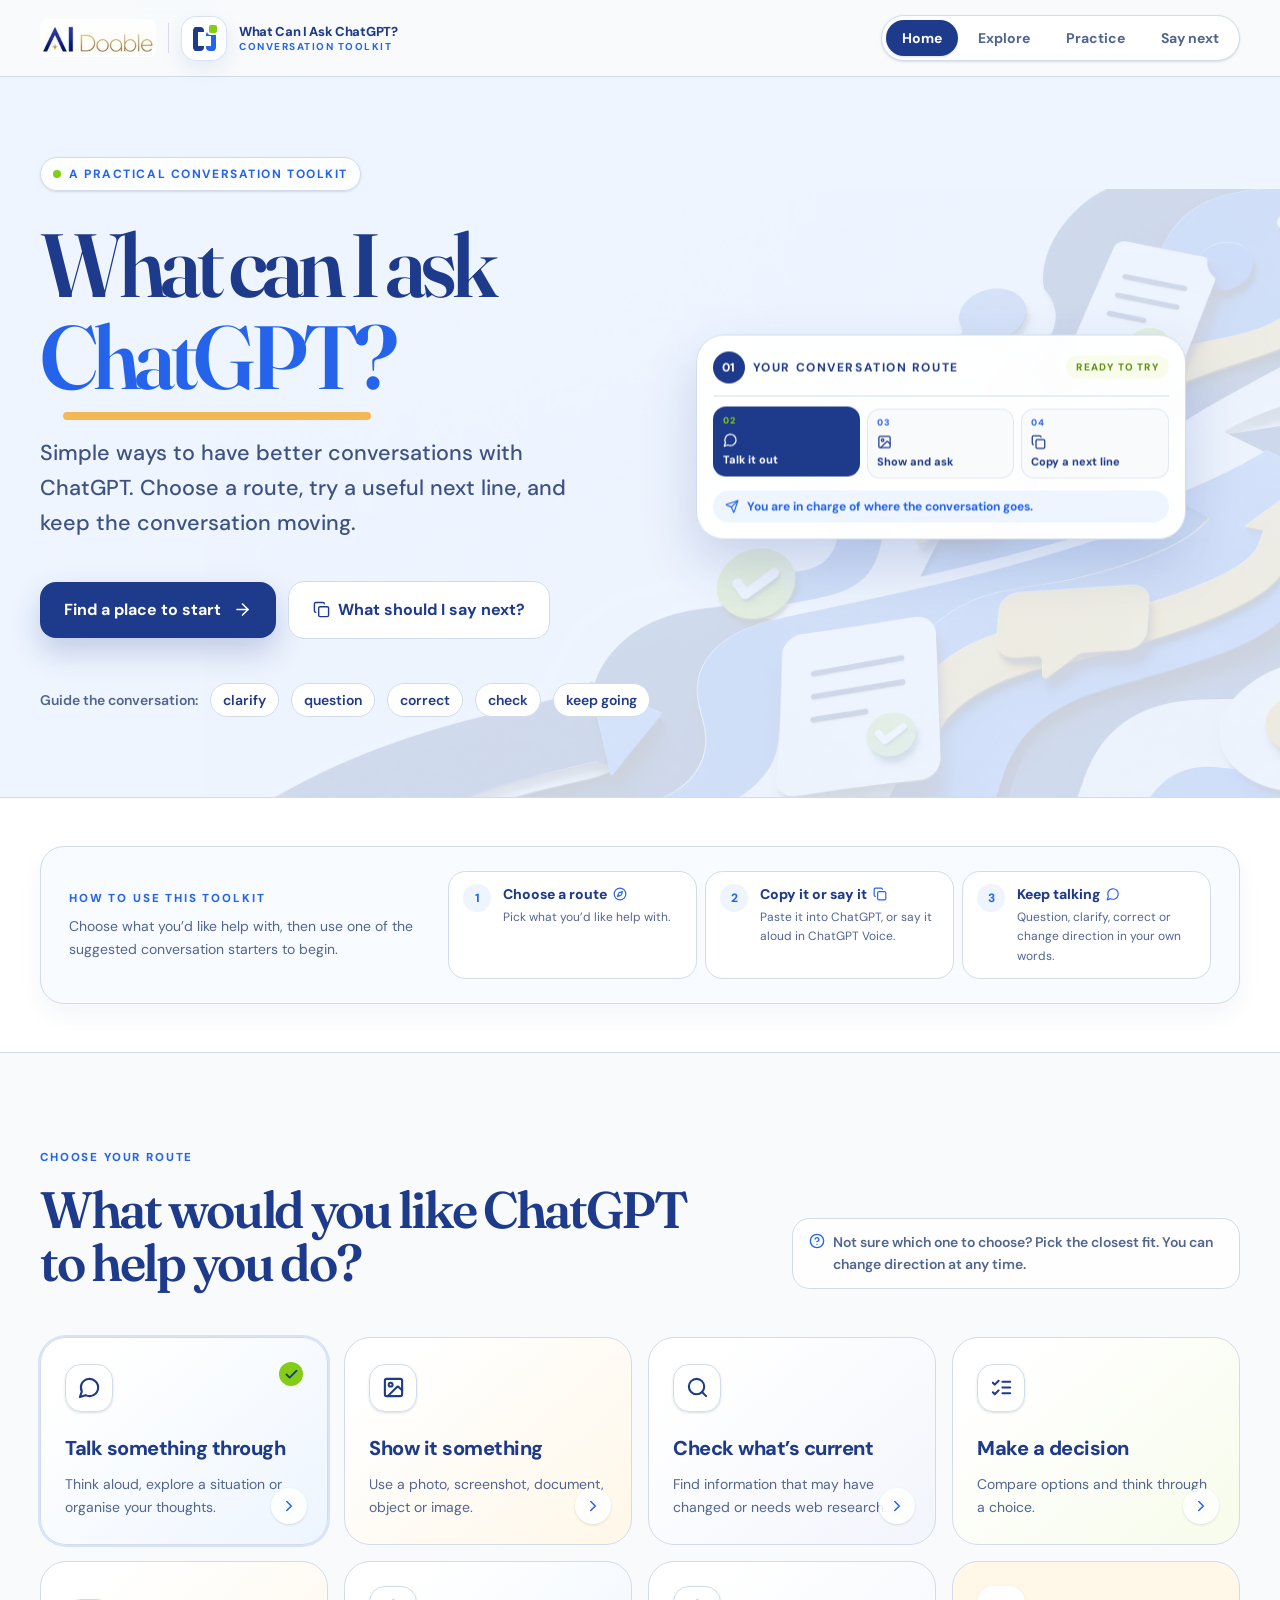
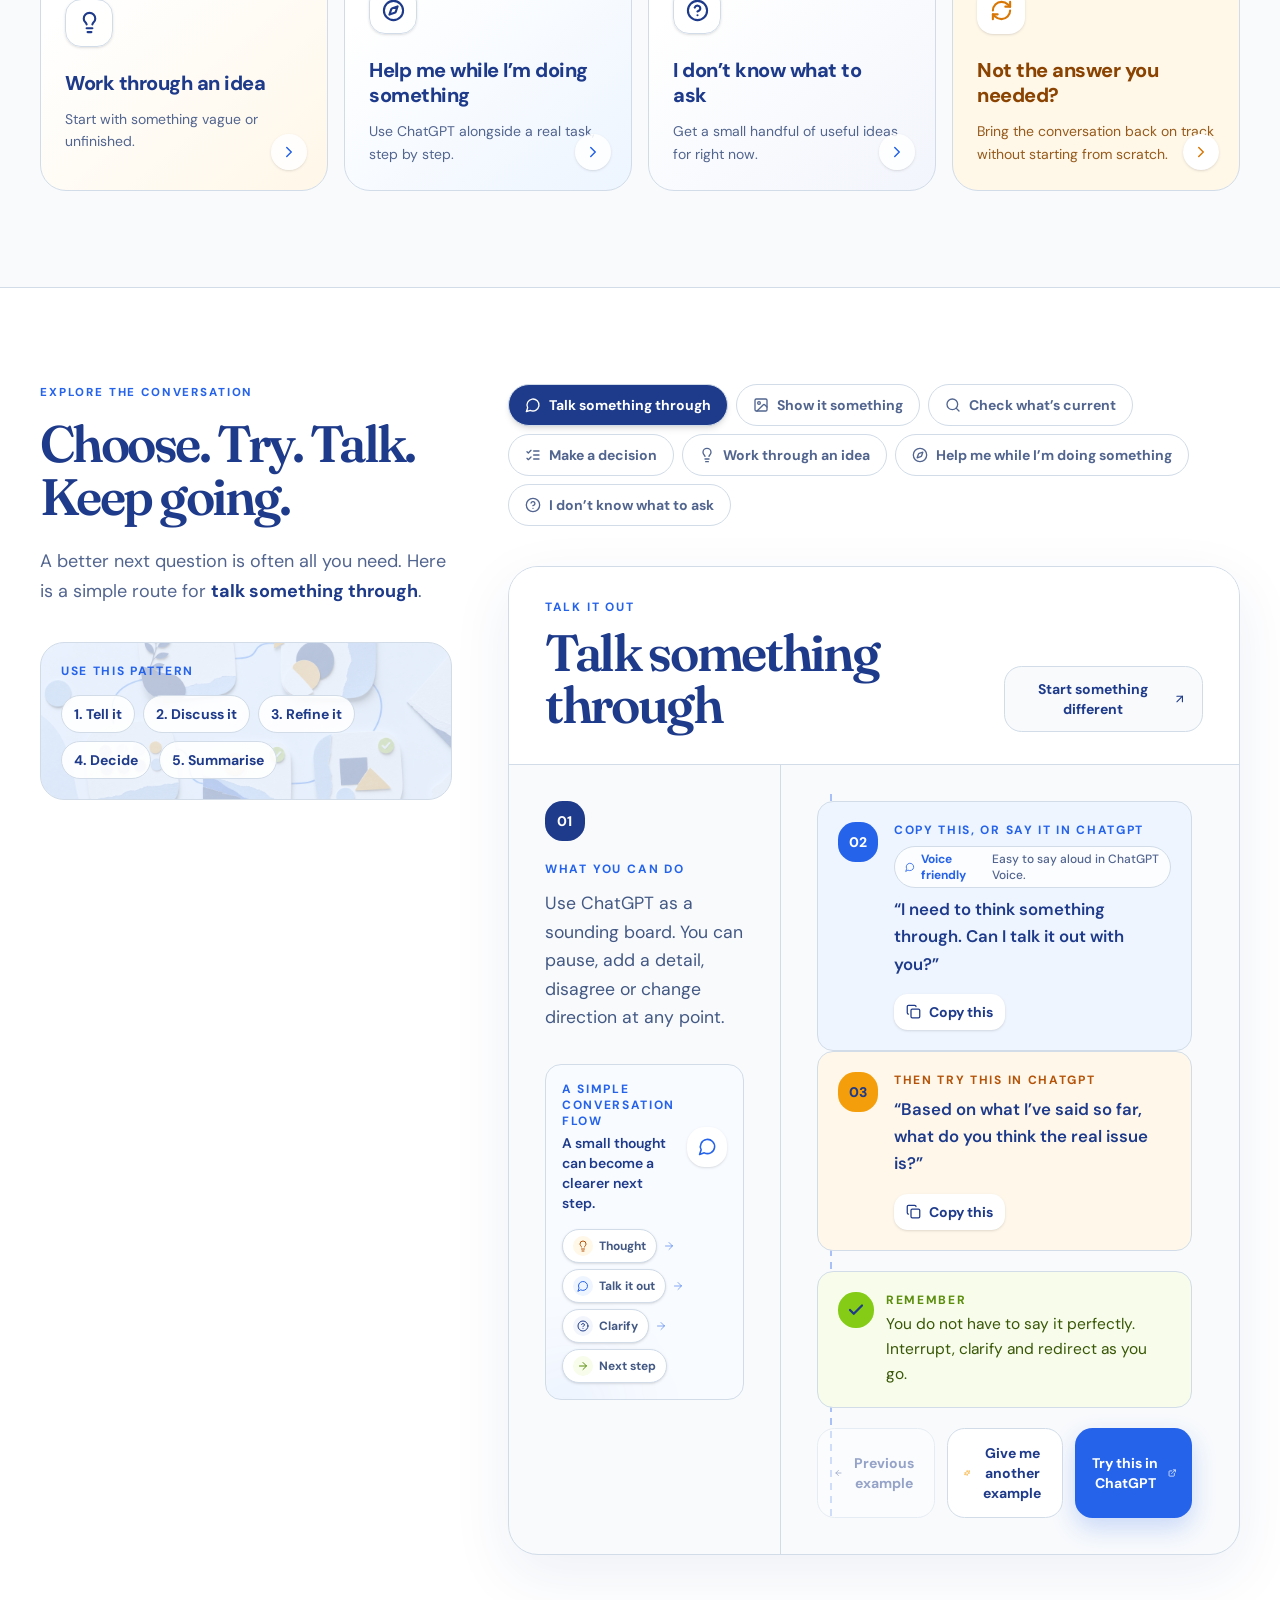
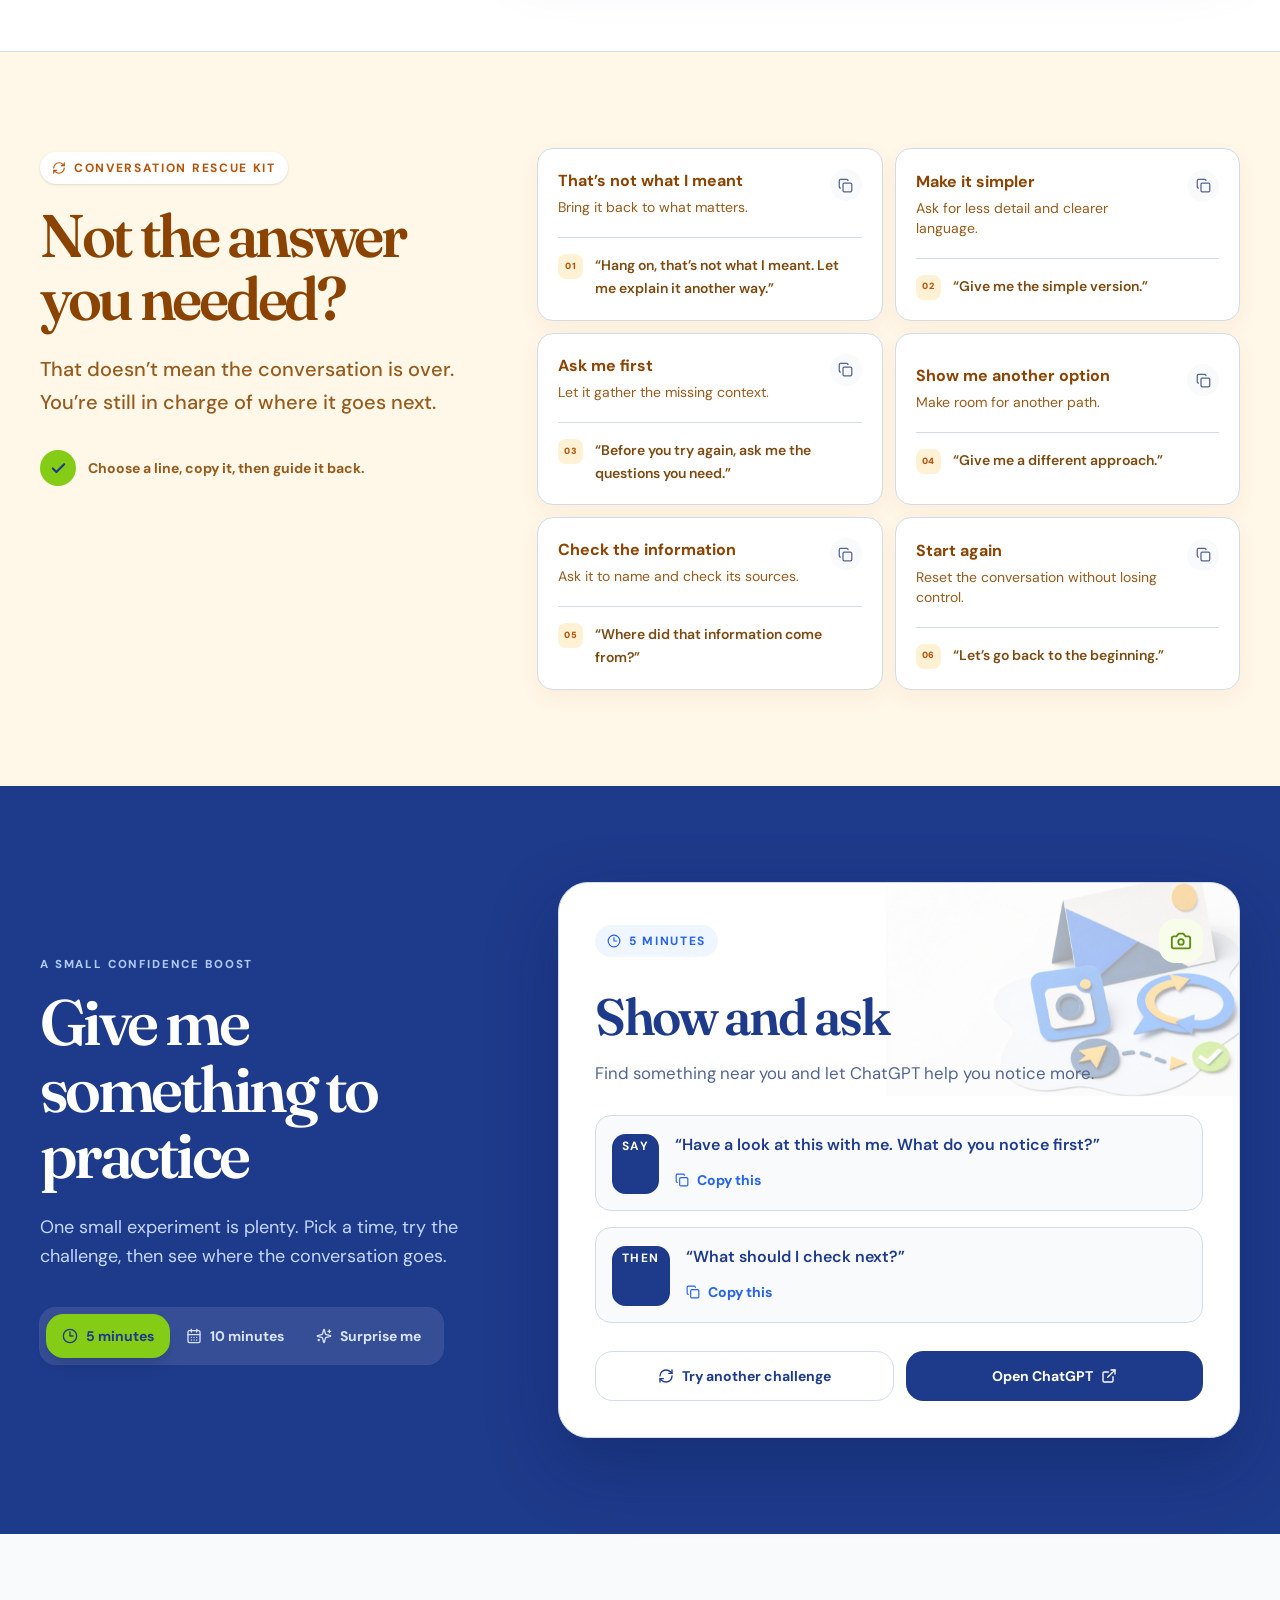
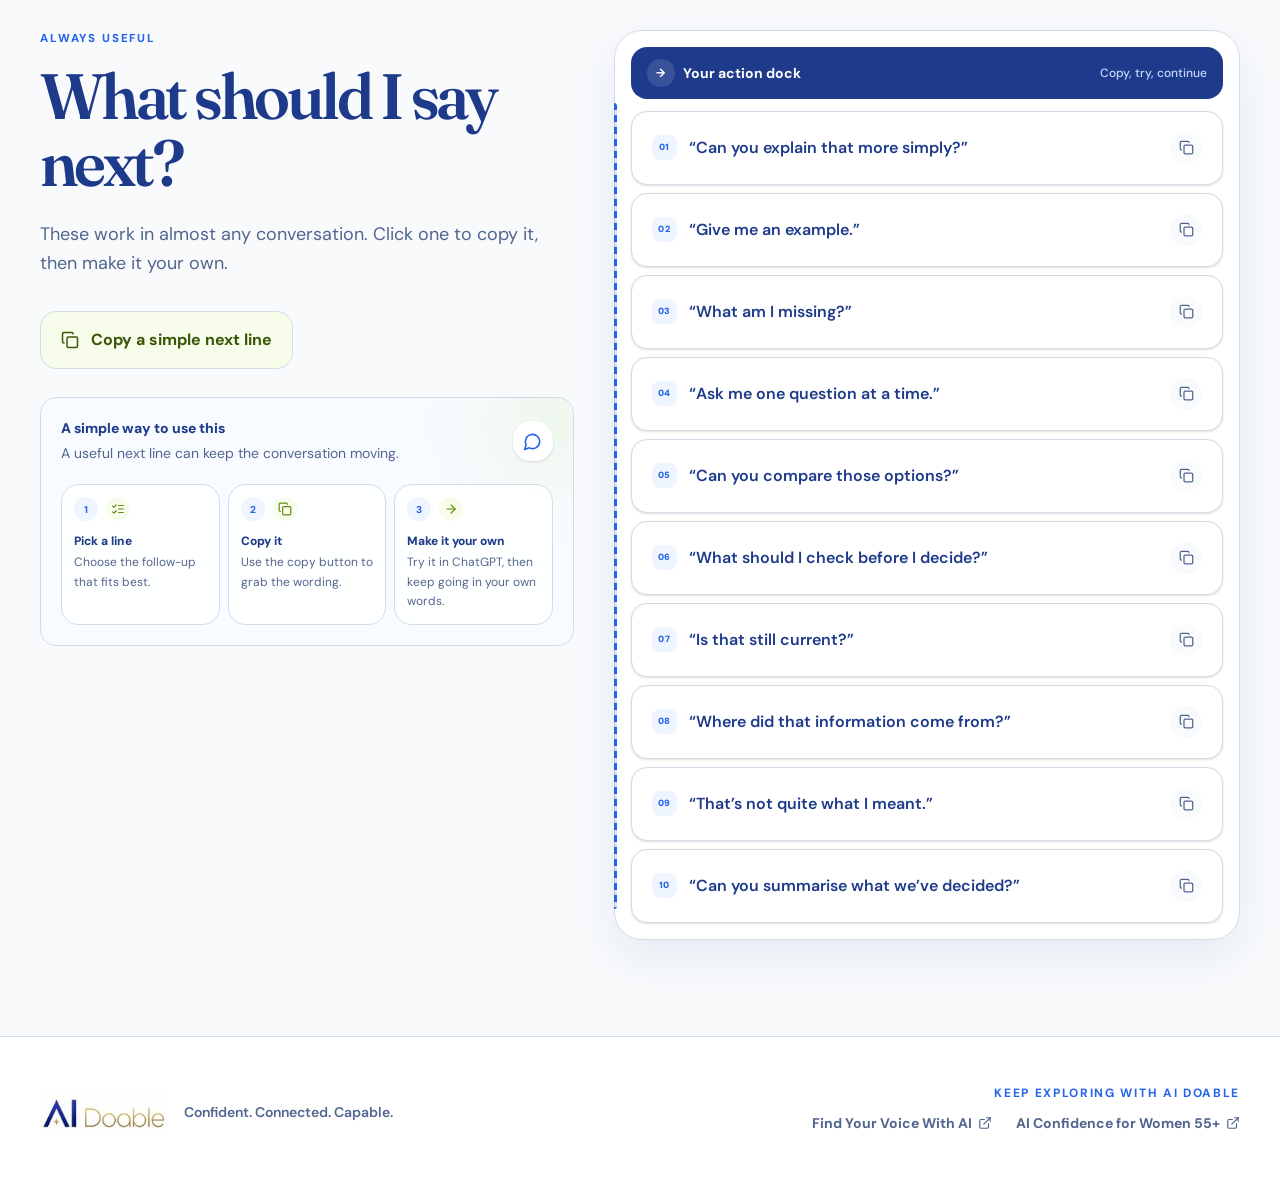
==== commit 24d19bf0: "Add home screen app icons" ====
--- a/index.html
+++ b/index.html
@@ -5,10 +5,13 @@
     <meta name="viewport" content="width=device-width, initial-scale=1.0, maximum-scale=1" />
     <meta name="theme-color" content="#1E3A8A" />
     <meta name="description" content="AI Doable’s practical discovery toolkit for having better conversations with ChatGPT." />
-    <link rel="icon" type="image/png" href="/manus-storage/ai-doable-route-mark_84103a5f.png" />
+    <link rel="manifest" href="./manifest.webmanifest" />
+    <link rel="icon" type="image/png" sizes="192x192" href="./icons/icon-192.png" />
+    <link rel="apple-touch-icon" sizes="180x180" href="./icons/apple-touch-icon.png" />
+    <meta name="apple-mobile-web-app-title" content="Ask ChatGPT" />
     <title>What Can I Ask ChatGPT? | AI Doable</title>
-    <script type="module" crossorigin src="/assets/index-YYFGEeal.js"></script>
-    <link rel="stylesheet" crossorigin href="/assets/index-5JFKawTq.css">
+    <script type="module" crossorigin src="./assets/index-e2KPhvX5.js"></script>
+    <link rel="stylesheet" crossorigin href="./assets/index-Dv6JXSO6.css">
   </head>
   <body>
     <script id="manus-runtime">window.__MANUS_HOST_DEV__ = false;
@@ -72,7 +75,6 @@
 </script>
 
     <div id="root"></div>
-    <script defer src="%VITE_ANALYTICS_ENDPOINT%/umami" data-website-id="%VITE_ANALYTICS_WEBSITE_ID%"></script>
+    <script defer src="https://manus-analytics.com/umami" data-website-id="3b744379-fb6e-4ef0-8f50-2a8b18a0386b"></script>
   </body>
 </html>
-
--- a/assets/index-Dv6JXSO6.css
+++ b/assets/index-Dv6JXSO6.css
@@ -0,0 +1 @@
+@import"https://fonts.googleapis.com/css2?family=DM+Sans:opsz,wght@9..40,400;9..40,500;9..40,600;9..40,700;9..40,800&family=Fraunces:opsz,SOFT,WONK,wght@9..144,0..100,0..1,400;9..144,0..100,0..1,500;9..144,0..100,0..1,600;9..144,0..100,0..1,700&display=swap";@layer components;/*! tailwindcss v4.1.14 | MIT License | https://tailwindcss.com */@layer properties{@supports (((-webkit-hyphens:none)) and (not (margin-trim:inline))) or ((-moz-orient:inline) and (not (color:rgb(from red r g b)))){*,:before,:after,::backdrop{--tw-translate-x:0;--tw-translate-y:0;--tw-translate-z:0;--tw-rotate-x:initial;--tw-rotate-y:initial;--tw-rotate-z:initial;--tw-skew-x:initial;--tw-skew-y:initial;--tw-space-y-reverse:0;--tw-border-style:solid;--tw-gradient-position:initial;--tw-gradient-from:#0000;--tw-gradient-via:#0000;--tw-gradient-to:#0000;--tw-gradient-stops:initial;--tw-gradient-via-stops:initial;--tw-gradient-from-position:0%;--tw-gradient-via-position:50%;--tw-gradient-to-position:100%;--tw-leading:initial;--tw-font-weight:initial;--tw-tracking:initial;--tw-ordinal:initial;--tw-slashed-zero:initial;--tw-numeric-figure:initial;--tw-numeric-spacing:initial;--tw-numeric-fraction:initial;--tw-shadow:0 0 #0000;--tw-shadow-color:initial;--tw-shadow-alpha:100%;--tw-inset-shadow:0 0 #0000;--tw-inset-shadow-color:initial;--tw-inset-shadow-alpha:100%;--tw-ring-color:initial;--tw-ring-shadow:0 0 #0000;--tw-inset-ring-color:initial;--tw-inset-ring-shadow:0 0 #0000;--tw-ring-inset:initial;--tw-ring-offset-width:0px;--tw-ring-offset-color:#fff;--tw-ring-offset-shadow:0 0 #0000;--tw-outline-style:solid;--tw-blur:initial;--tw-brightness:initial;--tw-contrast:initial;--tw-grayscale:initial;--tw-hue-rotate:initial;--tw-invert:initial;--tw-opacity:initial;--tw-saturate:initial;--tw-sepia:initial;--tw-drop-shadow:initial;--tw-drop-shadow-color:initial;--tw-drop-shadow-alpha:100%;--tw-drop-shadow-size:initial;--tw-backdrop-blur:initial;--tw-backdrop-brightness:initial;--tw-backdrop-contrast:initial;--tw-backdrop-grayscale:initial;--tw-backdrop-hue-rotate:initial;--tw-backdrop-invert:initial;--tw-backdrop-opacity:initial;--tw-backdrop-saturate:initial;--tw-backdrop-sepia:initial;--tw-duration:initial;--tw-ease:initial;--tw-content:"";--tw-animation-delay:0s;--tw-animation-direction:normal;--tw-animation-duration:initial;--tw-animation-fill-mode:none;--tw-animation-iteration-count:1;--tw-enter-blur:0;--tw-enter-opacity:1;--tw-enter-rotate:0;--tw-enter-scale:1;--tw-enter-translate-x:0;--tw-enter-translate-y:0;--tw-exit-blur:0;--tw-exit-opacity:1;--tw-exit-rotate:0;--tw-exit-scale:1;--tw-exit-translate-x:0;--tw-exit-translate-y:0}}}@layer theme{:root,:host{--font-mono:ui-monospace,SFMono-Regular,Menlo,Monaco,Consolas,"Liberation Mono","Courier New",monospace;--color-red-100:oklch(93.6% .032 17.717);--color-red-500:oklch(63.7% .237 25.331);--color-blue-600:oklch(54.6% .245 262.881);--color-blue-700:oklch(48.8% .243 264.376);--color-slate-50:oklch(98.4% .003 247.858);--color-slate-100:oklch(96.8% .007 247.896);--color-slate-600:oklch(44.6% .043 257.281);--color-slate-700:oklch(37.2% .044 257.287);--color-slate-900:oklch(20.8% .042 265.755);--color-black:#000;--color-white:#fff;--spacing:.25rem;--container-sm:24rem;--container-md:28rem;--container-lg:32rem;--container-xl:36rem;--container-2xl:42rem;--text-xs:.75rem;--text-xs--line-height:calc(1/.75);--text-sm:.875rem;--text-sm--line-height:calc(1.25/.875);--text-base:1rem;--text-base--line-height: 1.5 ;--text-lg:1.125rem;--text-lg--line-height:calc(1.75/1.125);--text-xl:1.25rem;--text-xl--line-height:calc(1.75/1.25);--text-4xl:2.25rem;--text-4xl--line-height:calc(2.5/2.25);--font-weight-normal:400;--font-weight-medium:500;--font-weight-semibold:600;--font-weight-bold:700;--font-weight-extrabold:800;--tracking-tight:-.025em;--tracking-widest:.1em;--leading-tight:1.25;--leading-snug:1.375;--leading-normal:1.5;--leading-relaxed:1.625;--radius-xs:.125rem;--radius-2xl:1rem;--ease-in-out:cubic-bezier(.4,0,.2,1);--animate-spin:spin 1s linear infinite;--animate-pulse:pulse 2s cubic-bezier(.4,0,.6,1)infinite;--blur-sm:8px;--blur-xl:24px;--blur-2xl:40px;--aspect-video:16/9;--default-transition-duration:.15s;--default-transition-timing-function:cubic-bezier(.4,0,.2,1);--default-font-family:"DM Sans",Arial,sans-serif;--default-mono-font-family:var(--font-mono);--color-border:var(--border)}}@layer base{*,:after,:before,::backdrop{box-sizing:border-box;border:0 solid;margin:0;padding:0}::file-selector-button{box-sizing:border-box;border:0 solid;margin:0;padding:0}html,:host{-webkit-text-size-adjust:100%;tab-size:4;line-height:1.5;font-family:var(--default-font-family,ui-sans-serif,system-ui,sans-serif,"Apple Color Emoji","Segoe UI Emoji","Segoe UI Symbol","Noto Color Emoji");font-feature-settings:var(--default-font-feature-settings,normal);font-variation-settings:var(--default-font-variation-settings,normal);-webkit-tap-highlight-color:transparent}hr{height:0;color:inherit;border-top-width:1px}abbr:where([title]){-webkit-text-decoration:underline dotted;text-decoration:underline dotted}h1,h2,h3,h4,h5,h6{font-size:inherit;font-weight:inherit}a{color:inherit;-webkit-text-decoration:inherit;text-decoration:inherit}b,strong{font-weight:bolder}code,kbd,samp,pre{font-family:var(--default-mono-font-family,ui-monospace,SFMono-Regular,Menlo,Monaco,Consolas,"Liberation Mono","Courier New",monospace);font-feature-settings:var(--default-mono-font-feature-settings,normal);font-variation-settings:var(--default-mono-font-variation-settings,normal);font-size:1em}small{font-size:80%}sub,sup{vertical-align:baseline;font-size:75%;line-height:0;position:relative}sub{bottom:-.25em}sup{top:-.5em}table{text-indent:0;border-color:inherit;border-collapse:collapse}:-moz-focusring{outline:auto}progress{vertical-align:baseline}summary{display:list-item}ol,ul,menu{list-style:none}img,svg,video,canvas,audio,iframe,embed,object{vertical-align:middle;display:block}img,video{max-width:100%;height:auto}button,input,select,optgroup,textarea{font:inherit;font-feature-settings:inherit;font-variation-settings:inherit;letter-spacing:inherit;color:inherit;opacity:1;background-color:#0000;border-radius:0}::file-selector-button{font:inherit;font-feature-settings:inherit;font-variation-settings:inherit;letter-spacing:inherit;color:inherit;opacity:1;background-color:#0000;border-radius:0}:where(select:is([multiple],[size])) optgroup{font-weight:bolder}:where(select:is([multiple],[size])) optgroup option{padding-inline-start:20px}::file-selector-button{margin-inline-end:4px}::placeholder{opacity:1}@supports (not ((-webkit-appearance:-apple-pay-button))) or (contain-intrinsic-size:1px){::placeholder{color:currentColor}@supports (color:color-mix(in lab,red,red)){::placeholder{color:color-mix(in oklab,currentcolor 50%,transparent)}}}textarea{resize:vertical}::-webkit-search-decoration{-webkit-appearance:none}::-webkit-date-and-time-value{min-height:1lh;text-align:inherit}::-webkit-datetime-edit{display:inline-flex}::-webkit-datetime-edit-fields-wrapper{padding:0}::-webkit-datetime-edit{padding-block:0}::-webkit-datetime-edit-year-field{padding-block:0}::-webkit-datetime-edit-month-field{padding-block:0}::-webkit-datetime-edit-day-field{padding-block:0}::-webkit-datetime-edit-hour-field{padding-block:0}::-webkit-datetime-edit-minute-field{padding-block:0}::-webkit-datetime-edit-second-field{padding-block:0}::-webkit-datetime-edit-millisecond-field{padding-block:0}::-webkit-datetime-edit-meridiem-field{padding-block:0}::-webkit-calendar-picker-indicator{line-height:1}:-moz-ui-invalid{box-shadow:none}button,input:where([type=button],[type=reset],[type=submit]){appearance:button}::file-selector-button{appearance:button}::-webkit-inner-spin-button{height:auto}::-webkit-outer-spin-button{height:auto}[hidden]:where(:not([hidden=until-found])){display:none!important}}@layer utilities{.\@container\/card-header{container:card-header/inline-size}.\@container\/field-group{container:field-group/inline-size}.pointer-events-auto{pointer-events:auto}.pointer-events-none{pointer-events:none}.invisible{visibility:hidden}.sr-only{clip-path:inset(50%);white-space:nowrap;border-width:0;width:1px;height:1px;margin:-1px;padding:0;position:absolute;overflow:hidden}.absolute{position:absolute}.fixed{position:fixed}.relative{position:relative}.static{position:static}.sticky{position:sticky}.inset-0{inset:calc(var(--spacing)*0)}.inset-x-0{inset-inline:calc(var(--spacing)*0)}.inset-y-0{inset-block:calc(var(--spacing)*0)}.-top-8{top:calc(var(--spacing)*-8)}.-top-12{top:calc(var(--spacing)*-12)}.top-0{top:calc(var(--spacing)*0)}.top-1\.5{top:calc(var(--spacing)*1.5)}.top-1\/2{top:50%}.top-3\.5{top:calc(var(--spacing)*3.5)}.top-4{top:calc(var(--spacing)*4)}.top-6{top:calc(var(--spacing)*6)}.top-\[-12\%\]{top:-12%}.top-\[1px\]{top:1px}.top-\[50\%\]{top:50%}.top-\[60\%\]{top:60%}.top-full{top:100%}.-right-7{right:calc(var(--spacing)*-7)}.-right-8{right:calc(var(--spacing)*-8)}.-right-12{right:calc(var(--spacing)*-12)}.right-0{right:calc(var(--spacing)*0)}.right-1{right:calc(var(--spacing)*1)}.right-2{right:calc(var(--spacing)*2)}.right-3{right:calc(var(--spacing)*3)}.right-4{right:calc(var(--spacing)*4)}.right-5{right:calc(var(--spacing)*5)}.right-6{right:calc(var(--spacing)*6)}.right-\[-3\%\]{right:-3%}.right-\[-20\%\]{right:-20%}.-bottom-2{bottom:calc(var(--spacing)*-2)}.-bottom-8{bottom:calc(var(--spacing)*-8)}.-bottom-12{bottom:calc(var(--spacing)*-12)}.bottom-0{bottom:calc(var(--spacing)*0)}.bottom-4{bottom:calc(var(--spacing)*4)}.bottom-5{bottom:calc(var(--spacing)*5)}.bottom-\[-3\.5rem\]{bottom:-3.5rem}.bottom-\[-15\%\]{bottom:-15%}.bottom-\[calc\(100\%\+0\.55rem\)\]{bottom:calc(100% + .55rem)}.-left-7{left:calc(var(--spacing)*-7)}.-left-8{left:calc(var(--spacing)*-8)}.-left-12{left:calc(var(--spacing)*-12)}.left-0{left:calc(var(--spacing)*0)}.left-1\/2{left:50%}.left-2{left:calc(var(--spacing)*2)}.left-\[50\%\]{left:50%}.isolate{isolation:isolate}.z-10{z-index:10}.z-20{z-index:20}.z-30{z-index:30}.z-40{z-index:40}.z-50{z-index:50}.z-\[1\]{z-index:1}.order-first{order:-9999}.order-last{order:9999}.col-start-2{grid-column-start:2}.row-span-2{grid-row:span 2/span 2}.row-start-1{grid-row-start:1}.container{width:100%}@media (min-width:40rem){.container{max-width:40rem}}@media (min-width:48rem){.container{max-width:48rem}}@media (min-width:64rem){.container{max-width:64rem}}@media (min-width:80rem){.container{max-width:80rem}}@media (min-width:96rem){.container{max-width:96rem}}.\!m-0{margin:calc(var(--spacing)*0)!important}.-mx-1{margin-inline:calc(var(--spacing)*-1)}.mx-2{margin-inline:calc(var(--spacing)*2)}.mx-3\.5{margin-inline:calc(var(--spacing)*3.5)}.mx-4{margin-inline:calc(var(--spacing)*4)}.mx-auto{margin-inline:auto}.-my-2{margin-block:calc(var(--spacing)*-2)}.my-0{margin-block:calc(var(--spacing)*0)}.my-0\.5{margin-block:calc(var(--spacing)*.5)}.my-1{margin-block:calc(var(--spacing)*1)}.-mt-4{margin-top:calc(var(--spacing)*-4)}.mt-0\.5{margin-top:calc(var(--spacing)*.5)}.mt-1{margin-top:calc(var(--spacing)*1)}.mt-1\.5{margin-top:calc(var(--spacing)*1.5)}.mt-2{margin-top:calc(var(--spacing)*2)}.mt-3{margin-top:calc(var(--spacing)*3)}.mt-4{margin-top:calc(var(--spacing)*4)}.mt-5{margin-top:calc(var(--spacing)*5)}.mt-6{margin-top:calc(var(--spacing)*6)}.mt-7{margin-top:calc(var(--spacing)*7)}.mt-8{margin-top:calc(var(--spacing)*8)}.mt-9{margin-top:calc(var(--spacing)*9)}.mt-10{margin-top:calc(var(--spacing)*10)}.mt-11{margin-top:calc(var(--spacing)*11)}.mt-12{margin-top:calc(var(--spacing)*12)}.mt-auto{margin-top:auto}.mr-2{margin-right:calc(var(--spacing)*2)}.mb-2{margin-bottom:calc(var(--spacing)*2)}.mb-3{margin-bottom:calc(var(--spacing)*3)}.mb-4{margin-bottom:calc(var(--spacing)*4)}.mb-6{margin-bottom:calc(var(--spacing)*6)}.mb-7{margin-bottom:calc(var(--spacing)*7)}.mb-8{margin-bottom:calc(var(--spacing)*8)}.-ml-4{margin-left:calc(var(--spacing)*-4)}.ml-1{margin-left:calc(var(--spacing)*1)}.ml-4{margin-left:calc(var(--spacing)*4)}.ml-auto{margin-left:auto}.line-clamp-1{-webkit-line-clamp:1;-webkit-box-orient:vertical;display:-webkit-box;overflow:hidden}.line-clamp-2{-webkit-line-clamp:2;-webkit-box-orient:vertical;display:-webkit-box;overflow:hidden}.block{display:block}.flex{display:flex}.grid{display:grid}.hidden{display:none}.inline-flex{display:inline-flex}.table{display:table}.table-caption{display:table-caption}.table-cell{display:table-cell}.table-row{display:table-row}.field-sizing-content{field-sizing:content}.aspect-square{aspect-ratio:1}.aspect-video{aspect-ratio:var(--aspect-video)}.size-\(--cell-size\){width:var(--cell-size);height:var(--cell-size)}.size-2{width:calc(var(--spacing)*2);height:calc(var(--spacing)*2)}.size-2\.5{width:calc(var(--spacing)*2.5);height:calc(var(--spacing)*2.5)}.size-3{width:calc(var(--spacing)*3);height:calc(var(--spacing)*3)}.size-3\.5{width:calc(var(--spacing)*3.5);height:calc(var(--spacing)*3.5)}.size-4{width:calc(var(--spacing)*4);height:calc(var(--spacing)*4)}.size-6{width:calc(var(--spacing)*6);height:calc(var(--spacing)*6)}.size-7{width:calc(var(--spacing)*7);height:calc(var(--spacing)*7)}.size-8{width:calc(var(--spacing)*8);height:calc(var(--spacing)*8)}.size-9{width:calc(var(--spacing)*9);height:calc(var(--spacing)*9)}.size-10{width:calc(var(--spacing)*10);height:calc(var(--spacing)*10)}.size-auto{width:auto;height:auto}.size-full{width:100%;height:100%}.h-\(--cell-size\){height:var(--cell-size)}.h-1\.5{height:calc(var(--spacing)*1.5)}.h-2{height:calc(var(--spacing)*2)}.h-2\.5{height:calc(var(--spacing)*2.5)}.h-4{height:calc(var(--spacing)*4)}.h-5{height:calc(var(--spacing)*5)}.h-6{height:calc(var(--spacing)*6)}.h-7{height:calc(var(--spacing)*7)}.h-8{height:calc(var(--spacing)*8)}.h-9{height:calc(var(--spacing)*9)}.h-10{height:calc(var(--spacing)*10)}.h-11{height:calc(var(--spacing)*11)}.h-12{height:calc(var(--spacing)*12)}.h-16{height:calc(var(--spacing)*16)}.h-24{height:calc(var(--spacing)*24)}.h-28{height:calc(var(--spacing)*28)}.h-\[1\.15rem\]{height:1.15rem}.h-\[76px\]{height:76px}.h-\[280px\]{height:280px}.h-\[325px\]{height:325px}.h-\[430px\]{height:430px}.h-\[500px\]{height:500px}.h-\[calc\(100\%-1px\)\]{height:calc(100% - 1px)}.h-\[var\(--radix-navigation-menu-viewport-height\)\]{height:var(--radix-navigation-menu-viewport-height)}.h-\[var\(--radix-select-trigger-height\)\]{height:var(--radix-select-trigger-height)}.h-auto{height:auto}.h-full{height:100%}.h-px{height:1px}.h-svh{height:100svh}.max-h-\(--radix-context-menu-content-available-height\){max-height:var(--radix-context-menu-content-available-height)}.max-h-\(--radix-dropdown-menu-content-available-height\){max-height:var(--radix-dropdown-menu-content-available-height)}.max-h-\(--radix-select-content-available-height\){max-height:var(--radix-select-content-available-height)}.max-h-\[300px\]{max-height:300px}.min-h-0{min-height:calc(var(--spacing)*0)}.min-h-4{min-height:calc(var(--spacing)*4)}.min-h-16{min-height:calc(var(--spacing)*16)}.min-h-\[208px\]{min-height:208px}.min-h-\[580px\]{min-height:580px}.min-h-screen{min-height:100vh}.min-h-svh{min-height:100svh}.w-\(--cell-size\){width:var(--cell-size)}.w-\(--sidebar-width\){width:var(--sidebar-width)}.w-0{width:calc(var(--spacing)*0)}.w-1{width:calc(var(--spacing)*1)}.w-2{width:calc(var(--spacing)*2)}.w-2\.5{width:calc(var(--spacing)*2.5)}.w-3{width:calc(var(--spacing)*3)}.w-3\/4{width:75%}.w-4{width:calc(var(--spacing)*4)}.w-5{width:calc(var(--spacing)*5)}.w-6{width:calc(var(--spacing)*6)}.w-7{width:calc(var(--spacing)*7)}.w-8{width:calc(var(--spacing)*8)}.w-9{width:calc(var(--spacing)*9)}.w-10{width:calc(var(--spacing)*10)}.w-11{width:calc(var(--spacing)*11)}.w-12{width:calc(var(--spacing)*12)}.w-16{width:calc(var(--spacing)*16)}.w-24{width:calc(var(--spacing)*24)}.w-28{width:calc(var(--spacing)*28)}.w-64{width:calc(var(--spacing)*64)}.w-72{width:calc(var(--spacing)*72)}.w-\[87\%\]{width:87%}.w-\[100px\]{width:100px}.w-\[400px\]{width:400px}.w-auto{width:auto}.w-fit{width:fit-content}.w-full{width:100%}.w-max{width:max-content}.w-px{width:1px}.max-w-\(--skeleton-width\){max-width:var(--skeleton-width)}.max-w-2xl{max-width:var(--container-2xl)}.max-w-\[220px\]{max-width:220px}.max-w-\[260px\]{max-width:260px}.max-w-\[490px\]{max-width:490px}.max-w-\[580px\]{max-width:580px}.max-w-\[590px\]{max-width:590px}.max-w-\[620px\]{max-width:620px}.max-w-\[670px\]{max-width:670px}.max-w-\[690px\]{max-width:690px}.max-w-\[720px\]{max-width:720px}.max-w-\[1440px\]{max-width:1440px}.max-w-\[calc\(100\%-2rem\)\]{max-width:calc(100% - 2rem)}.max-w-lg{max-width:var(--container-lg)}.max-w-max{max-width:max-content}.max-w-md{max-width:var(--container-md)}.max-w-none{max-width:none}.max-w-sm{max-width:var(--container-sm)}.max-w-xl{max-width:var(--container-xl)}.min-w-\(--cell-size\){min-width:var(--cell-size)}.min-w-0{min-width:calc(var(--spacing)*0)}.min-w-5{min-width:calc(var(--spacing)*5)}.min-w-8{min-width:calc(var(--spacing)*8)}.min-w-9{min-width:calc(var(--spacing)*9)}.min-w-10{min-width:calc(var(--spacing)*10)}.min-w-\[8rem\]{min-width:8rem}.min-w-\[12rem\]{min-width:12rem}.min-w-\[var\(--radix-select-trigger-width\)\]{min-width:var(--radix-select-trigger-width)}.flex-1{flex:1}.flex-shrink-0,.shrink-0{flex-shrink:0}.grow{flex-grow:1}.grow-0{flex-grow:0}.basis-full{flex-basis:100%}.caption-bottom{caption-side:bottom}.border-collapse{border-collapse:collapse}.origin-\(--radix-context-menu-content-transform-origin\){transform-origin:var(--radix-context-menu-content-transform-origin)}.origin-\(--radix-dropdown-menu-content-transform-origin\){transform-origin:var(--radix-dropdown-menu-content-transform-origin)}.origin-\(--radix-hover-card-content-transform-origin\){transform-origin:var(--radix-hover-card-content-transform-origin)}.origin-\(--radix-menubar-content-transform-origin\){transform-origin:var(--radix-menubar-content-transform-origin)}.origin-\(--radix-popover-content-transform-origin\){transform-origin:var(--radix-popover-content-transform-origin)}.origin-\(--radix-select-content-transform-origin\){transform-origin:var(--radix-select-content-transform-origin)}.origin-\(--radix-tooltip-content-transform-origin\){transform-origin:var(--radix-tooltip-content-transform-origin)}.-translate-x-1\/2{--tw-translate-x: -50% ;translate:var(--tw-translate-x)var(--tw-translate-y)}.-translate-x-px{--tw-translate-x:-1px;translate:var(--tw-translate-x)var(--tw-translate-y)}.translate-x-\[-50\%\]{--tw-translate-x:-50%;translate:var(--tw-translate-x)var(--tw-translate-y)}.translate-x-px{--tw-translate-x:1px;translate:var(--tw-translate-x)var(--tw-translate-y)}.-translate-y-1\/2{--tw-translate-y: -50% ;translate:var(--tw-translate-x)var(--tw-translate-y)}.translate-y-0\.5{--tw-translate-y:calc(var(--spacing)*.5);translate:var(--tw-translate-x)var(--tw-translate-y)}.translate-y-\[-50\%\]{--tw-translate-y:-50%;translate:var(--tw-translate-x)var(--tw-translate-y)}.translate-y-\[calc\(-50\%_-_2px\)\]{--tw-translate-y: calc(-50% - 2px) ;translate:var(--tw-translate-x)var(--tw-translate-y)}.rotate-45{rotate:45deg}.rotate-90{rotate:90deg}.transform{transform:var(--tw-rotate-x,)var(--tw-rotate-y,)var(--tw-rotate-z,)var(--tw-skew-x,)var(--tw-skew-y,)}.animate-caret-blink{animation:1.25s ease-out infinite caret-blink}.animate-in{animation:enter var(--tw-animation-duration,var(--tw-duration,.15s))var(--tw-ease,ease)var(--tw-animation-delay,0s)var(--tw-animation-iteration-count,1)var(--tw-animation-direction,normal)var(--tw-animation-fill-mode,none)}.animate-pulse{animation:var(--animate-pulse)}.animate-spin{animation:var(--animate-spin)}.cursor-default{cursor:default}.cursor-pointer{cursor:pointer}.cursor-text{cursor:text}.touch-none{touch-action:none}.resize{resize:both}.resize-none{resize:none}.scroll-my-1{scroll-margin-block:calc(var(--spacing)*1)}.scroll-mt-24{scroll-margin-top:calc(var(--spacing)*24)}.scroll-py-1{scroll-padding-block:calc(var(--spacing)*1)}.list-disc{list-style-type:disc}.list-none{list-style-type:none}.auto-rows-min{grid-auto-rows:min-content}.grid-cols-2{grid-template-columns:repeat(2,minmax(0,1fr))}.grid-cols-\[0_1fr\]{grid-template-columns:0 1fr}.grid-rows-\[auto_auto\]{grid-template-rows:auto auto}.flex-col{flex-direction:column}.flex-col-reverse{flex-direction:column-reverse}.flex-row{flex-direction:row}.flex-wrap{flex-wrap:wrap}.place-items-center{place-items:center}.items-center{align-items:center}.items-end{align-items:flex-end}.items-start{align-items:flex-start}.items-stretch{align-items:stretch}.justify-between{justify-content:space-between}.justify-center{justify-content:center}.justify-start{justify-content:flex-start}.justify-items-start{justify-items:start}.gap-0{gap:calc(var(--spacing)*0)}.gap-0\.5{gap:calc(var(--spacing)*.5)}.gap-1{gap:calc(var(--spacing)*1)}.gap-1\.5{gap:calc(var(--spacing)*1.5)}.gap-2{gap:calc(var(--spacing)*2)}.gap-2\.5{gap:calc(var(--spacing)*2.5)}.gap-3{gap:calc(var(--spacing)*3)}.gap-4{gap:calc(var(--spacing)*4)}.gap-5{gap:calc(var(--spacing)*5)}.gap-6{gap:calc(var(--spacing)*6)}.gap-7{gap:calc(var(--spacing)*7)}.gap-8{gap:calc(var(--spacing)*8)}.gap-10{gap:calc(var(--spacing)*10)}.gap-11{gap:calc(var(--spacing)*11)}.gap-12{gap:calc(var(--spacing)*12)}:where(.space-y-2>:not(:last-child)){--tw-space-y-reverse:0;margin-block-start:calc(calc(var(--spacing)*2)*var(--tw-space-y-reverse));margin-block-end:calc(calc(var(--spacing)*2)*calc(1 - var(--tw-space-y-reverse)))}.gap-x-6{column-gap:calc(var(--spacing)*6)}.gap-y-0\.5{row-gap:calc(var(--spacing)*.5)}.gap-y-3{row-gap:calc(var(--spacing)*3)}.self-start{align-self:flex-start}.self-stretch{align-self:stretch}.justify-self-end{justify-self:flex-end}.truncate{text-overflow:ellipsis;white-space:nowrap;overflow:hidden}.overflow-auto{overflow:auto}.overflow-hidden{overflow:hidden}.overflow-x-auto{overflow-x:auto}.overflow-x-hidden{overflow-x:hidden}.overflow-y-auto{overflow-y:auto}.rounded{border-radius:.25rem}.rounded-2xl{border-radius:var(--radius-2xl)}.rounded-\[2px\]{border-radius:2px}.rounded-\[4px\]{border-radius:4px}.rounded-\[10px\]{border-radius:10px}.rounded-\[20px\]{border-radius:20px}.rounded-\[24px\]{border-radius:24px}.rounded-\[26px\]{border-radius:26px}.rounded-\[28px\]{border-radius:28px}.rounded-\[30px\]{border-radius:30px}.rounded-\[calc\(var\(--radius\)-5px\)\]{border-radius:calc(var(--radius) - 5px)}.rounded-\[inherit\]{border-radius:inherit}.rounded-full{border-radius:3.40282e38px}.rounded-lg{border-radius:var(--radius)}.rounded-md{border-radius:calc(var(--radius) - 2px)}.rounded-none{border-radius:0}.rounded-sm{border-radius:calc(var(--radius) - 4px)}.rounded-xl{border-radius:calc(var(--radius) + 4px)}.rounded-xs{border-radius:var(--radius-xs)}.rounded-l-md{border-top-left-radius:calc(var(--radius) - 2px);border-bottom-left-radius:calc(var(--radius) - 2px)}.rounded-tl-sm{border-top-left-radius:calc(var(--radius) - 4px)}.rounded-r-md{border-top-right-radius:calc(var(--radius) - 2px);border-bottom-right-radius:calc(var(--radius) - 2px)}.border{border-style:var(--tw-border-style);border-width:1px}.border-0{border-style:var(--tw-border-style);border-width:0}.border-\[1\.5px\]{border-style:var(--tw-border-style);border-width:1.5px}.border-y{border-block-style:var(--tw-border-style);border-block-width:1px}.border-t{border-top-style:var(--tw-border-style);border-top-width:1px}.border-r{border-right-style:var(--tw-border-style);border-right-width:1px}.border-b{border-bottom-style:var(--tw-border-style);border-bottom-width:1px}.border-l{border-left-style:var(--tw-border-style);border-left-width:1px}.border-dashed{--tw-border-style:dashed;border-style:dashed}.border-\(--color-border\){border-color:var(--color-border)}.border-\[\#1E3A8A\]{border-color:#1e3a8a}.border-\[\#1E3A8A\]\/8{border-color:#1e3a8a14}.border-\[\#1E3A8A\]\/10{border-color:#1e3a8a1a}.border-\[\#1E3A8A\]\/12{border-color:#1e3a8a1f}.border-\[\#1E3A8A\]\/15{border-color:#1e3a8a26}.border-\[\#5B8D0C\]\/12{border-color:#5b8d0c1f}.border-\[\#84CC16\]\/35{border-color:#84cc1659}.border-\[\#84CC16\]\/50{border-color:#84cc1680}.border-\[\#2563EB\]{border-color:#2563eb}.border-\[\#2563EB\]\/10{border-color:#2563eb1a}.border-\[\#2563EB\]\/15{border-color:#2563eb26}.border-\[\#2563EB\]\/20{border-color:#2563eb33}.border-\[\#F59E0B\]\/15{border-color:#f59e0b26}.border-\[\#F59E0B\]\/20{border-color:#f59e0b33}.border-\[\#F59E0B\]\/25{border-color:#f59e0b40}.border-\[\#F59E0B\]\/30{border-color:#f59e0b4d}.border-\[rgba\(0\,0\,0\,0\.08\)\]{border-color:#00000014}.border-border,.border-border\/50{border-color:var(--border)}@supports (color:color-mix(in lab,red,red)){.border-border\/50{border-color:color-mix(in oklab,var(--border)50%,transparent)}}.border-input{border-color:var(--input)}.border-primary{border-color:var(--primary)}.border-transparent{border-color:#0000}.border-white\/15{border-color:#ffffff26}@supports (color:color-mix(in lab,red,red)){.border-white\/15{border-color:color-mix(in oklab,var(--color-white)15%,transparent)}}.border-white\/80{border-color:#fffc}@supports (color:color-mix(in lab,red,red)){.border-white\/80{border-color:color-mix(in oklab,var(--color-white)80%,transparent)}}.border-white\/90{border-color:#ffffffe6}@supports (color:color-mix(in lab,red,red)){.border-white\/90{border-color:color-mix(in oklab,var(--color-white)90%,transparent)}}.border-t-transparent{border-top-color:#0000}.border-l-transparent{border-left-color:#0000}.bg-\(--color-bg\){background-color:var(--color-bg)}.bg-\[\#1E3A8A\]{background-color:#1e3a8a}.bg-\[\#1a1a19\]{background-color:#1a1a19}.bg-\[\#84CC16\]{background-color:#84cc16}.bg-\[\#84CC16\]\/10{background-color:#84cc161a}.bg-\[\#84CC16\]\/12{background-color:#84cc161f}.bg-\[\#2563EB\]{background-color:#2563eb}.bg-\[\#2563EB\]\/8{background-color:#2563eb14}.bg-\[\#EAF3FF\]{background-color:#eaf3ff}.bg-\[\#EEF5FF\]{background-color:#eef5ff}.bg-\[\#EFF6FF\]{background-color:#eff6ff}.bg-\[\#F2F5FC\]{background-color:#f2f5fc}.bg-\[\#F7FCEB\]{background-color:#f7fceb}.bg-\[\#F8FAFC\]{background-color:#f8fafc}.bg-\[\#F8FAFC\]\/95{background-color:#f8fafcf2}.bg-\[\#F8FBFF\]{background-color:#f8fbff}.bg-\[\#F8FCEB\]{background-color:#f8fceb}.bg-\[\#F59E0B\]{background-color:#f59e0b}.bg-\[\#F59E0B\]\/10{background-color:#f59e0b1a}.bg-\[\#F59E0B\]\/70{background-color:#f59e0bb3}.bg-\[\#FFF7E8\]{background-color:#fff7e8}.bg-\[\#FFF8EA\]{background-color:#fff8ea}.bg-\[\#FFF9EE\]{background-color:#fff9ee}.bg-\[\#f8f8f7\]{background-color:#f8f8f7}.bg-accent{background-color:var(--accent)}.bg-background{background-color:var(--background)}.bg-black\/50{background-color:#00000080}@supports (color:color-mix(in lab,red,red)){.bg-black\/50{background-color:color-mix(in oklab,var(--color-black)50%,transparent)}}.bg-blue-600{background-color:var(--color-blue-600)}.bg-border{background-color:var(--border)}.bg-card{background-color:var(--card)}.bg-destructive{background-color:var(--destructive)}.bg-foreground{background-color:var(--foreground)}.bg-input{background-color:var(--input)}.bg-muted,.bg-muted\/50{background-color:var(--muted)}@supports (color:color-mix(in lab,red,red)){.bg-muted\/50{background-color:color-mix(in oklab,var(--muted)50%,transparent)}}.bg-popover{background-color:var(--popover)}.bg-primary,.bg-primary\/20{background-color:var(--primary)}@supports (color:color-mix(in lab,red,red)){.bg-primary\/20{background-color:color-mix(in oklab,var(--primary)20%,transparent)}}.bg-red-100{background-color:var(--color-red-100)}.bg-secondary{background-color:var(--secondary)}.bg-transparent{background-color:#0000}.bg-white{background-color:var(--color-white)}.bg-white\/10{background-color:#ffffff1a}@supports (color:color-mix(in lab,red,red)){.bg-white\/10{background-color:color-mix(in oklab,var(--color-white)10%,transparent)}}.bg-white\/12{background-color:#ffffff1f}@supports (color:color-mix(in lab,red,red)){.bg-white\/12{background-color:color-mix(in oklab,var(--color-white)12%,transparent)}}.bg-white\/75{background-color:#ffffffbf}@supports (color:color-mix(in lab,red,red)){.bg-white\/75{background-color:color-mix(in oklab,var(--color-white)75%,transparent)}}.bg-white\/80{background-color:#fffc}@supports (color:color-mix(in lab,red,red)){.bg-white\/80{background-color:color-mix(in oklab,var(--color-white)80%,transparent)}}.bg-white\/85{background-color:#ffffffd9}@supports (color:color-mix(in lab,red,red)){.bg-white\/85{background-color:color-mix(in oklab,var(--color-white)85%,transparent)}}.bg-white\/90{background-color:#ffffffe6}@supports (color:color-mix(in lab,red,red)){.bg-white\/90{background-color:color-mix(in oklab,var(--color-white)90%,transparent)}}.bg-white\/95{background-color:#fffffff2}@supports (color:color-mix(in lab,red,red)){.bg-white\/95{background-color:color-mix(in oklab,var(--color-white)95%,transparent)}}.bg-gradient-to-br{--tw-gradient-position:to bottom right in oklab;background-image:linear-gradient(var(--tw-gradient-stops))}.from-slate-50{--tw-gradient-from:var(--color-slate-50);--tw-gradient-stops:var(--tw-gradient-via-stops,var(--tw-gradient-position),var(--tw-gradient-from)var(--tw-gradient-from-position),var(--tw-gradient-to)var(--tw-gradient-to-position))}.to-slate-100{--tw-gradient-to:var(--color-slate-100);--tw-gradient-stops:var(--tw-gradient-via-stops,var(--tw-gradient-position),var(--tw-gradient-from)var(--tw-gradient-from-position),var(--tw-gradient-to)var(--tw-gradient-to-position))}.fill-current{fill:currentColor}.fill-foreground{fill:var(--foreground)}.fill-primary{fill:var(--primary)}.object-contain{object-fit:contain}.object-cover{object-fit:cover}.p-0{padding:calc(var(--spacing)*0)}.p-1{padding:calc(var(--spacing)*1)}.p-1\.5{padding:calc(var(--spacing)*1.5)}.p-2{padding:calc(var(--spacing)*2)}.p-3{padding:calc(var(--spacing)*3)}.p-4{padding:calc(var(--spacing)*4)}.p-5{padding:calc(var(--spacing)*5)}.p-6{padding:calc(var(--spacing)*6)}.p-8{padding:calc(var(--spacing)*8)}.p-\[3px\]{padding:3px}.p-px{padding:1px}.px-\(--cell-size\){padding-inline:var(--cell-size)}.px-1{padding-inline:calc(var(--spacing)*1)}.px-1\.5{padding-inline:calc(var(--spacing)*1.5)}.px-2{padding-inline:calc(var(--spacing)*2)}.px-2\.5{padding-inline:calc(var(--spacing)*2.5)}.px-3{padding-inline:calc(var(--spacing)*3)}.px-3\.5{padding-inline:calc(var(--spacing)*3.5)}.px-4{padding-inline:calc(var(--spacing)*4)}.px-5{padding-inline:calc(var(--spacing)*5)}.px-6{padding-inline:calc(var(--spacing)*6)}.py-0\.5{padding-block:calc(var(--spacing)*.5)}.py-1{padding-block:calc(var(--spacing)*1)}.py-1\.5{padding-block:calc(var(--spacing)*1.5)}.py-2{padding-block:calc(var(--spacing)*2)}.py-2\.5{padding-block:calc(var(--spacing)*2.5)}.py-3{padding-block:calc(var(--spacing)*3)}.py-3\.5{padding-block:calc(var(--spacing)*3.5)}.py-4{padding-block:calc(var(--spacing)*4)}.py-5{padding-block:calc(var(--spacing)*5)}.py-6{padding-block:calc(var(--spacing)*6)}.py-7{padding-block:calc(var(--spacing)*7)}.py-9{padding-block:calc(var(--spacing)*9)}.py-12{padding-block:calc(var(--spacing)*12)}.py-14{padding-block:calc(var(--spacing)*14)}.py-18{padding-block:calc(var(--spacing)*18)}.pt-0{padding-top:calc(var(--spacing)*0)}.pt-3{padding-top:calc(var(--spacing)*3)}.pt-4{padding-top:calc(var(--spacing)*4)}.pt-8{padding-top:calc(var(--spacing)*8)}.pt-12{padding-top:calc(var(--spacing)*12)}.pr-1{padding-right:calc(var(--spacing)*1)}.pr-2{padding-right:calc(var(--spacing)*2)}.pr-2\.5{padding-right:calc(var(--spacing)*2.5)}.pr-3{padding-right:calc(var(--spacing)*3)}.pr-8{padding-right:calc(var(--spacing)*8)}.pb-3{padding-bottom:calc(var(--spacing)*3)}.pb-4{padding-bottom:calc(var(--spacing)*4)}.pb-8{padding-bottom:calc(var(--spacing)*8)}.pl-2{padding-left:calc(var(--spacing)*2)}.pl-3{padding-left:calc(var(--spacing)*3)}.pl-4{padding-left:calc(var(--spacing)*4)}.pl-8{padding-left:calc(var(--spacing)*8)}.text-center{text-align:center}.text-left{text-align:left}.align-middle{vertical-align:middle}.font-display{font-family:Fraunces,Georgia,serif}.font-mono{font-family:var(--font-mono)}.font-sans{font-family:DM Sans,Arial,sans-serif}.text-4xl{font-size:var(--text-4xl);line-height:var(--tw-leading,var(--text-4xl--line-height))}.text-base{font-size:var(--text-base);line-height:var(--tw-leading,var(--text-base--line-height))}.text-lg{font-size:var(--text-lg);line-height:var(--tw-leading,var(--text-lg--line-height))}.text-sm{font-size:var(--text-sm);line-height:var(--tw-leading,var(--text-sm--line-height))}.text-sm\/relaxed{font-size:var(--text-sm);line-height:var(--leading-relaxed)}.text-xl{font-size:var(--text-xl);line-height:var(--tw-leading,var(--text-xl--line-height))}.text-xs{font-size:var(--text-xs);line-height:var(--tw-leading,var(--text-xs--line-height))}.text-\[0\.8rem\]{font-size:.8rem}.text-\[0\.97rem\]{font-size:.97rem}.text-\[1\.1rem\]{font-size:1.1rem}.text-\[1\.05rem\]{font-size:1.05rem}.text-\[1\.25rem\]{font-size:1.25rem}.text-\[1rem\]{font-size:1rem}.text-\[9px\]{font-size:9px}.text-\[10px\]{font-size:10px}.text-\[12px\]{font-size:12px}.text-\[clamp\(1\.1rem\,2vw\,1\.35rem\)\]{font-size:clamp(1.1rem,2vw,1.35rem)}.text-\[clamp\(2\.1rem\,4vw\,3\.6rem\)\]{font-size:clamp(2.1rem,4vw,3.6rem)}.text-\[clamp\(2\.3rem\,4vw\,4rem\)\]{font-size:clamp(2.3rem,4vw,4rem)}.text-\[clamp\(2\.8rem\,4\.7vw\,5rem\)\]{font-size:clamp(2.8rem,4.7vw,5rem)}.text-\[clamp\(2\.8rem\,5vw\,5rem\)\]{font-size:clamp(2.8rem,5vw,5rem)}.text-\[clamp\(2\.9rem\,5vw\,5\.2rem\)\]{font-size:clamp(2.9rem,5vw,5.2rem)}.text-\[clamp\(2\.35rem\,4vw\,4\.2rem\)\]{font-size:clamp(2.35rem,4vw,4.2rem)}.text-\[clamp\(2rem\,4vw\,3\.4rem\)\]{font-size:clamp(2rem,4vw,3.4rem)}.text-\[clamp\(3\.2rem\,7vw\,6\.6rem\)\]{font-size:clamp(3.2rem,7vw,6.6rem)}.leading-5{--tw-leading:calc(var(--spacing)*5);line-height:calc(var(--spacing)*5)}.leading-\[1\.03\]{--tw-leading:1.03;line-height:1.03}.leading-\[1\.04\]{--tw-leading:1.04;line-height:1.04}.leading-\[26px\]{--tw-leading:26px;line-height:26px}.leading-none{--tw-leading:1;line-height:1}.leading-normal{--tw-leading:var(--leading-normal);line-height:var(--leading-normal)}.leading-relaxed{--tw-leading:var(--leading-relaxed);line-height:var(--leading-relaxed)}.leading-snug{--tw-leading:var(--leading-snug);line-height:var(--leading-snug)}.leading-tight{--tw-leading:var(--leading-tight);line-height:var(--leading-tight)}.font-bold{--tw-font-weight:var(--font-weight-bold);font-weight:var(--font-weight-bold)}.font-extrabold{--tw-font-weight:var(--font-weight-extrabold);font-weight:var(--font-weight-extrabold)}.font-medium{--tw-font-weight:var(--font-weight-medium);font-weight:var(--font-weight-medium)}.font-normal{--tw-font-weight:var(--font-weight-normal);font-weight:var(--font-weight-normal)}.font-semibold{--tw-font-weight:var(--font-weight-semibold);font-weight:var(--font-weight-semibold)}.tracking-\[-0\.05em\]{--tw-tracking:-.05em;letter-spacing:-.05em}.tracking-\[-0\.06em\]{--tw-tracking:-.06em;letter-spacing:-.06em}.tracking-\[-0\.025em\]{--tw-tracking:-.025em;letter-spacing:-.025em}.tracking-\[-0\.44px\]{--tw-tracking:-.44px;letter-spacing:-.44px}.tracking-\[-0\.045em\]{--tw-tracking:-.045em;letter-spacing:-.045em}.tracking-\[-0\.055em\]{--tw-tracking:-.055em;letter-spacing:-.055em}.tracking-\[-0\.154px\]{--tw-tracking:-.154px;letter-spacing:-.154px}.tracking-\[0\.12em\]{--tw-tracking:.12em;letter-spacing:.12em}.tracking-\[0\.13em\]{--tw-tracking:.13em;letter-spacing:.13em}.tracking-\[0\.14em\]{--tw-tracking:.14em;letter-spacing:.14em}.tracking-\[0\.15em\]{--tw-tracking:.15em;letter-spacing:.15em}.tracking-tight{--tw-tracking:var(--tracking-tight);letter-spacing:var(--tracking-tight)}.tracking-widest{--tw-tracking:var(--tracking-widest);letter-spacing:var(--tracking-widest)}.text-balance{text-wrap:balance}.break-words{overflow-wrap:break-word}.whitespace-break-spaces{white-space:break-spaces}.whitespace-nowrap{white-space:nowrap}.text-\[\#1E3A8A\]{color:#1e3a8a}.text-\[\#3D5281\]{color:#3d5281}.text-\[\#4B6D0B\]{color:#4b6d0b}.text-\[\#5B8D0C\]{color:#5b8d0c}.text-\[\#5B8D0C\]\/55{color:#5b8d0c8c}.text-\[\#7C4A10\]{color:#7c4a10}.text-\[\#8A5A20\]{color:#8a5a20}.text-\[\#8A4300\]{color:#8a4300}.text-\[\#965B1C\]{color:#965b1c}.text-\[\#2563EB\]{color:#2563eb}.text-\[\#2563EB\]\/55{color:#2563eb8c}.text-\[\#34322d\]{color:#34322d}.text-\[\#52658F\]{color:#52658f}.text-\[\#132554\]{color:#132554}.text-\[\#395706\]{color:#395706}.text-\[\#435984\]{color:#435984}.text-\[\#858481\]{color:#858481}.text-\[\#B45309\]{color:#b45309}.text-\[\#C7D8FF\]{color:#c7d8ff}.text-\[\#D9E5FF\]{color:#d9e5ff}.text-\[\#D97706\]{color:#d97706}.text-\[\#F59E0B\]{color:#f59e0b}.text-accent-foreground{color:var(--accent-foreground)}.text-background{color:var(--background)}.text-card-foreground{color:var(--card-foreground)}.text-current{color:currentColor}.text-destructive{color:var(--destructive)}.text-foreground{color:var(--foreground)}.text-muted-foreground{color:var(--muted-foreground)}.text-popover-foreground{color:var(--popover-foreground)}.text-primary{color:var(--primary)}.text-primary-foreground{color:var(--primary-foreground)}.text-red-500{color:var(--color-red-500)}.text-secondary-foreground{color:var(--secondary-foreground)}.text-slate-600{color:var(--color-slate-600)}.text-slate-700{color:var(--color-slate-700)}.text-slate-900{color:var(--color-slate-900)}.text-white{color:var(--color-white)}.uppercase{text-transform:uppercase}.tabular-nums{--tw-numeric-spacing:tabular-nums;font-variant-numeric:var(--tw-ordinal,)var(--tw-slashed-zero,)var(--tw-numeric-figure,)var(--tw-numeric-spacing,)var(--tw-numeric-fraction,)}.underline-offset-4{text-underline-offset:4px}.opacity-0{opacity:0}.opacity-25{opacity:.25}.opacity-35{opacity:.35}.opacity-50{opacity:.5}.opacity-70{opacity:.7}.mix-blend-multiply{mix-blend-mode:multiply}.shadow{--tw-shadow:0 1px 3px 0 var(--tw-shadow-color,#0000001a),0 1px 2px -1px var(--tw-shadow-color,#0000001a);box-shadow:var(--tw-inset-shadow),var(--tw-inset-ring-shadow),var(--tw-ring-offset-shadow),var(--tw-ring-shadow),var(--tw-shadow)}.shadow-\[0_0_0_1px_hsl\(var\(--sidebar-border\)\)\]{--tw-shadow:0 0 0 1px var(--tw-shadow-color,hsl(var(--sidebar-border)));box-shadow:var(--tw-inset-shadow),var(--tw-inset-ring-shadow),var(--tw-ring-offset-shadow),var(--tw-ring-shadow),var(--tw-shadow)}.shadow-\[0_8px_20px_rgba\(180\,83\,9\,0\.06\)\]{--tw-shadow:0 8px 20px var(--tw-shadow-color,#b453090f);box-shadow:var(--tw-inset-shadow),var(--tw-inset-ring-shadow),var(--tw-ring-offset-shadow),var(--tw-ring-shadow),var(--tw-shadow)}.shadow-\[0_10px_24px_rgba\(30\,58\,138\,0\.05\)\]{--tw-shadow:0 10px 24px var(--tw-shadow-color,#1e3a8a0d);box-shadow:var(--tw-inset-shadow),var(--tw-inset-ring-shadow),var(--tw-ring-offset-shadow),var(--tw-ring-shadow),var(--tw-shadow)}.shadow-\[0_10px_24px_rgba\(37\,99\,235\,0\.22\)\]{--tw-shadow:0 10px 24px var(--tw-shadow-color,#2563eb38);box-shadow:var(--tw-inset-shadow),var(--tw-inset-ring-shadow),var(--tw-ring-offset-shadow),var(--tw-ring-shadow),var(--tw-shadow)}.shadow-\[0_12px_28px_rgba\(30\,58\,138\,0\.16\)\]{--tw-shadow:0 12px 28px var(--tw-shadow-color,#1e3a8a29);box-shadow:var(--tw-inset-shadow),var(--tw-inset-ring-shadow),var(--tw-ring-offset-shadow),var(--tw-ring-shadow),var(--tw-shadow)}.shadow-\[0_14px_30px_rgba\(30\,58\,138\,0\.22\)\]{--tw-shadow:0 14px 30px var(--tw-shadow-color,#1e3a8a38);box-shadow:var(--tw-inset-shadow),var(--tw-inset-ring-shadow),var(--tw-ring-offset-shadow),var(--tw-ring-shadow),var(--tw-shadow)}.shadow-\[0_18px_45px_rgba\(30\,58\,138\,0\.08\)\]{--tw-shadow:0 18px 45px var(--tw-shadow-color,#1e3a8a14);box-shadow:var(--tw-inset-shadow),var(--tw-inset-ring-shadow),var(--tw-ring-offset-shadow),var(--tw-ring-shadow),var(--tw-shadow)}.shadow-\[0_20px_60px_rgba\(30\,58\,138\,0\.08\)\]{--tw-shadow:0 20px 60px var(--tw-shadow-color,#1e3a8a14);box-shadow:var(--tw-inset-shadow),var(--tw-inset-ring-shadow),var(--tw-ring-offset-shadow),var(--tw-ring-shadow),var(--tw-shadow)}.shadow-\[0_24px_55px_rgba\(30\,58\,138\,0\.18\)\]{--tw-shadow:0 24px 55px var(--tw-shadow-color,#1e3a8a2e);box-shadow:var(--tw-inset-shadow),var(--tw-inset-ring-shadow),var(--tw-ring-offset-shadow),var(--tw-ring-shadow),var(--tw-shadow)}.shadow-\[0_26px_70px_rgba\(5\,20\,68\,0\.28\)\]{--tw-shadow:0 26px 70px var(--tw-shadow-color,#05144447);box-shadow:var(--tw-inset-shadow),var(--tw-inset-ring-shadow),var(--tw-ring-offset-shadow),var(--tw-ring-shadow),var(--tw-shadow)}.shadow-\[0px_4px_11px_0px_rgba\(0\,0\,0\,0\.08\)\]{--tw-shadow:0px 4px 11px 0px var(--tw-shadow-color,#00000014);box-shadow:var(--tw-inset-shadow),var(--tw-inset-ring-shadow),var(--tw-ring-offset-shadow),var(--tw-ring-shadow),var(--tw-shadow)}.shadow-lg{--tw-shadow:0 10px 15px -3px var(--tw-shadow-color,#0000001a),0 4px 6px -4px var(--tw-shadow-color,#0000001a);box-shadow:var(--tw-inset-shadow),var(--tw-inset-ring-shadow),var(--tw-ring-offset-shadow),var(--tw-ring-shadow),var(--tw-shadow)}.shadow-md{--tw-shadow:0 4px 6px -1px var(--tw-shadow-color,#0000001a),0 2px 4px -2px var(--tw-shadow-color,#0000001a);box-shadow:var(--tw-inset-shadow),var(--tw-inset-ring-shadow),var(--tw-ring-offset-shadow),var(--tw-ring-shadow),var(--tw-shadow)}.shadow-none{--tw-shadow:0 0 #0000;box-shadow:var(--tw-inset-shadow),var(--tw-inset-ring-shadow),var(--tw-ring-offset-shadow),var(--tw-ring-shadow),var(--tw-shadow)}.shadow-sm{--tw-shadow:0 1px 3px 0 var(--tw-shadow-color,#0000001a),0 1px 2px -1px var(--tw-shadow-color,#0000001a);box-shadow:var(--tw-inset-shadow),var(--tw-inset-ring-shadow),var(--tw-ring-offset-shadow),var(--tw-ring-shadow),var(--tw-shadow)}.shadow-xl{--tw-shadow:0 20px 25px -5px var(--tw-shadow-color,#0000001a),0 8px 10px -6px var(--tw-shadow-color,#0000001a);box-shadow:var(--tw-inset-shadow),var(--tw-inset-ring-shadow),var(--tw-ring-offset-shadow),var(--tw-ring-shadow),var(--tw-shadow)}.shadow-xs{--tw-shadow:0 1px 2px 0 var(--tw-shadow-color,#0000000d);box-shadow:var(--tw-inset-shadow),var(--tw-inset-ring-shadow),var(--tw-ring-offset-shadow),var(--tw-ring-shadow),var(--tw-shadow)}.ring-0{--tw-ring-shadow:var(--tw-ring-inset,)0 0 0 calc(0px + var(--tw-ring-offset-width))var(--tw-ring-color,currentcolor);box-shadow:var(--tw-inset-shadow),var(--tw-inset-ring-shadow),var(--tw-ring-offset-shadow),var(--tw-ring-shadow),var(--tw-shadow)}.ring-1{--tw-ring-shadow:var(--tw-ring-inset,)0 0 0 calc(1px + var(--tw-ring-offset-width))var(--tw-ring-color,currentcolor);box-shadow:var(--tw-inset-shadow),var(--tw-inset-ring-shadow),var(--tw-ring-offset-shadow),var(--tw-ring-shadow),var(--tw-shadow)}.ring-2{--tw-ring-shadow:var(--tw-ring-inset,)0 0 0 calc(2px + var(--tw-ring-offset-width))var(--tw-ring-color,currentcolor);box-shadow:var(--tw-inset-shadow),var(--tw-inset-ring-shadow),var(--tw-ring-offset-shadow),var(--tw-ring-shadow),var(--tw-shadow)}.ring-\[\#2563EB\]\/15{--tw-ring-color:oklab(54.615% -.026671 -.213549/.15)}.ring-ring\/50{--tw-ring-color:var(--ring)}@supports (color:color-mix(in lab,red,red)){.ring-ring\/50{--tw-ring-color:color-mix(in oklab,var(--ring)50%,transparent)}}.ring-white\/12{--tw-ring-color:#ffffff1f}@supports (color:color-mix(in lab,red,red)){.ring-white\/12{--tw-ring-color:color-mix(in oklab,var(--color-white)12%,transparent)}}.ring-offset-background{--tw-ring-offset-color:var(--background)}.outline-hidden{--tw-outline-style:none;outline-style:none}@media (forced-colors:active){.outline-hidden{outline-offset:2px;outline:2px solid #0000}}.outline{outline-style:var(--tw-outline-style);outline-width:1px}.blur-2xl{--tw-blur:blur(var(--blur-2xl));filter:var(--tw-blur,)var(--tw-brightness,)var(--tw-contrast,)var(--tw-grayscale,)var(--tw-hue-rotate,)var(--tw-invert,)var(--tw-saturate,)var(--tw-sepia,)var(--tw-drop-shadow,)}.backdrop-blur{--tw-backdrop-blur:blur(8px);-webkit-backdrop-filter:var(--tw-backdrop-blur,)var(--tw-backdrop-brightness,)var(--tw-backdrop-contrast,)var(--tw-backdrop-grayscale,)var(--tw-backdrop-hue-rotate,)var(--tw-backdrop-invert,)var(--tw-backdrop-opacity,)var(--tw-backdrop-saturate,)var(--tw-backdrop-sepia,);backdrop-filter:var(--tw-backdrop-blur,)var(--tw-backdrop-brightness,)var(--tw-backdrop-contrast,)var(--tw-backdrop-grayscale,)var(--tw-backdrop-hue-rotate,)var(--tw-backdrop-invert,)var(--tw-backdrop-opacity,)var(--tw-backdrop-saturate,)var(--tw-backdrop-sepia,)}.backdrop-blur-2xl{--tw-backdrop-blur:blur(var(--blur-2xl));-webkit-backdrop-filter:var(--tw-backdrop-blur,)var(--tw-backdrop-brightness,)var(--tw-backdrop-contrast,)var(--tw-backdrop-grayscale,)var(--tw-backdrop-hue-rotate,)var(--tw-backdrop-invert,)var(--tw-backdrop-opacity,)var(--tw-backdrop-saturate,)var(--tw-backdrop-sepia,);backdrop-filter:var(--tw-backdrop-blur,)var(--tw-backdrop-brightness,)var(--tw-backdrop-contrast,)var(--tw-backdrop-grayscale,)var(--tw-backdrop-hue-rotate,)var(--tw-backdrop-invert,)var(--tw-backdrop-opacity,)var(--tw-backdrop-saturate,)var(--tw-backdrop-sepia,)}.backdrop-blur-sm{--tw-backdrop-blur:blur(var(--blur-sm));-webkit-backdrop-filter:var(--tw-backdrop-blur,)var(--tw-backdrop-brightness,)var(--tw-backdrop-contrast,)var(--tw-backdrop-grayscale,)var(--tw-backdrop-hue-rotate,)var(--tw-backdrop-invert,)var(--tw-backdrop-opacity,)var(--tw-backdrop-saturate,)var(--tw-backdrop-sepia,);backdrop-filter:var(--tw-backdrop-blur,)var(--tw-backdrop-brightness,)var(--tw-backdrop-contrast,)var(--tw-backdrop-grayscale,)var(--tw-backdrop-hue-rotate,)var(--tw-backdrop-invert,)var(--tw-backdrop-opacity,)var(--tw-backdrop-saturate,)var(--tw-backdrop-sepia,)}.backdrop-blur-xl{--tw-backdrop-blur:blur(var(--blur-xl));-webkit-backdrop-filter:var(--tw-backdrop-blur,)var(--tw-backdrop-brightness,)var(--tw-backdrop-contrast,)var(--tw-backdrop-grayscale,)var(--tw-backdrop-hue-rotate,)var(--tw-backdrop-invert,)var(--tw-backdrop-opacity,)var(--tw-backdrop-saturate,)var(--tw-backdrop-sepia,);backdrop-filter:var(--tw-backdrop-blur,)var(--tw-backdrop-brightness,)var(--tw-backdrop-contrast,)var(--tw-backdrop-grayscale,)var(--tw-backdrop-hue-rotate,)var(--tw-backdrop-invert,)var(--tw-backdrop-opacity,)var(--tw-backdrop-saturate,)var(--tw-backdrop-sepia,)}.transition{transition-property:color,background-color,border-color,outline-color,text-decoration-color,fill,stroke,--tw-gradient-from,--tw-gradient-via,--tw-gradient-to,opacity,box-shadow,transform,translate,scale,rotate,filter,-webkit-backdrop-filter,backdrop-filter,display,content-visibility,overlay,pointer-events;transition-timing-function:var(--tw-ease,var(--default-transition-timing-function));transition-duration:var(--tw-duration,var(--default-transition-duration))}.transition-\[color\,box-shadow\]{transition-property:color,box-shadow;transition-timing-function:var(--tw-ease,var(--default-transition-timing-function));transition-duration:var(--tw-duration,var(--default-transition-duration))}.transition-\[left\,right\,width\]{transition-property:left,right,width;transition-timing-function:var(--tw-ease,var(--default-transition-timing-function));transition-duration:var(--tw-duration,var(--default-transition-duration))}.transition-\[margin\,opacity\]{transition-property:margin,opacity;transition-timing-function:var(--tw-ease,var(--default-transition-timing-function));transition-duration:var(--tw-duration,var(--default-transition-duration))}.transition-\[width\,height\,padding\]{transition-property:width,height,padding;transition-timing-function:var(--tw-ease,var(--default-transition-timing-function));transition-duration:var(--tw-duration,var(--default-transition-duration))}.transition-\[width\]{transition-property:width;transition-timing-function:var(--tw-ease,var(--default-transition-timing-function));transition-duration:var(--tw-duration,var(--default-transition-duration))}.transition-all{transition-property:all;transition-timing-function:var(--tw-ease,var(--default-transition-timing-function));transition-duration:var(--tw-duration,var(--default-transition-duration))}.transition-colors{transition-property:color,background-color,border-color,outline-color,text-decoration-color,fill,stroke,--tw-gradient-from,--tw-gradient-via,--tw-gradient-to;transition-timing-function:var(--tw-ease,var(--default-transition-timing-function));transition-duration:var(--tw-duration,var(--default-transition-duration))}.transition-opacity{transition-property:opacity;transition-timing-function:var(--tw-ease,var(--default-transition-timing-function));transition-duration:var(--tw-duration,var(--default-transition-duration))}.transition-shadow{transition-property:box-shadow;transition-timing-function:var(--tw-ease,var(--default-transition-timing-function));transition-duration:var(--tw-duration,var(--default-transition-duration))}.transition-transform{transition-property:transform,translate,scale,rotate;transition-timing-function:var(--tw-ease,var(--default-transition-timing-function));transition-duration:var(--tw-duration,var(--default-transition-duration))}.transition-none{transition-property:none}.duration-100{--tw-duration:.1s;transition-duration:.1s}.duration-150{--tw-duration:.15s;transition-duration:.15s}.duration-200{--tw-duration:.2s;transition-duration:.2s}.duration-300{--tw-duration:.3s;transition-duration:.3s}.duration-1000{--tw-duration:1s;transition-duration:1s}.ease-in-out{--tw-ease:var(--ease-in-out);transition-timing-function:var(--ease-in-out)}.ease-linear{--tw-ease:linear;transition-timing-function:linear}.fade-in-0{--tw-enter-opacity:0}.outline-none{--tw-outline-style:none;outline-style:none}.select-none{-webkit-user-select:none;user-select:none}.zoom-in-95{--tw-enter-scale:.95}.\[--cell-size\:--spacing\(8\)\]{--cell-size:calc(var(--spacing)*8)}.group-focus-within\:opacity-100:is(:where(.group):focus-within *),.group-focus-within\/menu-item\:opacity-100:is(:where(.group\/menu-item):focus-within *){opacity:1}@media (hover:hover){.group-hover\:translate-x-1:is(:where(.group):hover *){--tw-translate-x:calc(var(--spacing)*1);translate:var(--tw-translate-x)var(--tw-translate-y)}.group-hover\:bg-\[\#EFF6FF\]:is(:where(.group):hover *){background-color:#eff6ff}.group-hover\:text-\[\#2563EB\]:is(:where(.group):hover *){color:#2563eb}.group-hover\:opacity-100:is(:where(.group):hover *),.group-hover\/menu-item\:opacity-100:is(:where(.group\/menu-item):hover *){opacity:1}}.group-has-data-\[sidebar\=menu-action\]\/menu-item\:pr-8:is(:where(.group\/menu-item):has([data-sidebar=menu-action]) *){padding-right:calc(var(--spacing)*8)}.group-has-\[\[data-orientation\=horizontal\]\]\/field\:text-balance:is(:where(.group\/field):has([data-orientation=horizontal]) *){text-wrap:balance}.group-has-\[\[data-slot\=item-description\]\]\/item\:translate-y-0\.5:is(:where(.group\/item):has([data-slot=item-description]) *){--tw-translate-y:calc(var(--spacing)*.5);translate:var(--tw-translate-x)var(--tw-translate-y)}.group-has-\[\[data-slot\=item-description\]\]\/item\:self-start:is(:where(.group\/item):has([data-slot=item-description]) *){align-self:flex-start}.group-has-\[\>input\]\/input-group\:pt-2\.5:is(:where(.group\/input-group):has(>input) *){padding-top:calc(var(--spacing)*2.5)}.group-has-\[\>input\]\/input-group\:pb-2\.5:is(:where(.group\/input-group):has(>input) *){padding-bottom:calc(var(--spacing)*2.5)}.group-data-\[collapsible\=icon\]\:-mt-8:is(:where(.group)[data-collapsible=icon] *){margin-top:calc(var(--spacing)*-8)}.group-data-\[collapsible\=icon\]\:hidden:is(:where(.group)[data-collapsible=icon] *){display:none}.group-data-\[collapsible\=icon\]\:size-8\!:is(:where(.group)[data-collapsible=icon] *){width:calc(var(--spacing)*8)!important;height:calc(var(--spacing)*8)!important}.group-data-\[collapsible\=icon\]\:w-\(--sidebar-width-icon\):is(:where(.group)[data-collapsible=icon] *){width:var(--sidebar-width-icon)}.group-data-\[collapsible\=icon\]\:w-\[calc\(var\(--sidebar-width-icon\)\+\(--spacing\(4\)\)\)\]:is(:where(.group)[data-collapsible=icon] *){width:calc(var(--sidebar-width-icon) + (calc(var(--spacing)*4)))}.group-data-\[collapsible\=icon\]\:w-\[calc\(var\(--sidebar-width-icon\)\+\(--spacing\(4\)\)\+2px\)\]:is(:where(.group)[data-collapsible=icon] *){width:calc(var(--sidebar-width-icon) + (calc(var(--spacing)*4)) + 2px)}.group-data-\[collapsible\=icon\]\:overflow-hidden:is(:where(.group)[data-collapsible=icon] *){overflow:hidden}.group-data-\[collapsible\=icon\]\:p-0\!:is(:where(.group)[data-collapsible=icon] *){padding:calc(var(--spacing)*0)!important}.group-data-\[collapsible\=icon\]\:p-2\!:is(:where(.group)[data-collapsible=icon] *){padding:calc(var(--spacing)*2)!important}.group-data-\[collapsible\=icon\]\:opacity-0:is(:where(.group)[data-collapsible=icon] *){opacity:0}.group-data-\[collapsible\=offcanvas\]\:right-\[calc\(var\(--sidebar-width\)\*-1\)\]:is(:where(.group)[data-collapsible=offcanvas] *){right:calc(var(--sidebar-width)*-1)}.group-data-\[collapsible\=offcanvas\]\:left-\[calc\(var\(--sidebar-width\)\*-1\)\]:is(:where(.group)[data-collapsible=offcanvas] *){left:calc(var(--sidebar-width)*-1)}.group-data-\[collapsible\=offcanvas\]\:w-0:is(:where(.group)[data-collapsible=offcanvas] *){width:calc(var(--spacing)*0)}.group-data-\[collapsible\=offcanvas\]\:translate-x-0:is(:where(.group)[data-collapsible=offcanvas] *){--tw-translate-x:calc(var(--spacing)*0);translate:var(--tw-translate-x)var(--tw-translate-y)}.group-data-\[disabled\=true\]\:pointer-events-none:is(:where(.group)[data-disabled=true] *){pointer-events:none}.group-data-\[disabled\=true\]\:opacity-50:is(:where(.group)[data-disabled=true] *),.group-data-\[disabled\=true\]\/field\:opacity-50:is(:where(.group\/field)[data-disabled=true] *),.group-data-\[disabled\=true\]\/input-group\:opacity-50:is(:where(.group\/input-group)[data-disabled=true] *){opacity:.5}.group-data-\[focused\=true\]\/day\:relative:is(:where(.group\/day)[data-focused=true] *){position:relative}.group-data-\[focused\=true\]\/day\:z-10:is(:where(.group\/day)[data-focused=true] *){z-index:10}.group-data-\[focused\=true\]\/day\:border-ring:is(:where(.group\/day)[data-focused=true] *){border-color:var(--ring)}.group-data-\[focused\=true\]\/day\:ring-\[3px\]:is(:where(.group\/day)[data-focused=true] *){--tw-ring-shadow:var(--tw-ring-inset,)0 0 0 calc(3px + var(--tw-ring-offset-width))var(--tw-ring-color,currentcolor);box-shadow:var(--tw-inset-shadow),var(--tw-inset-ring-shadow),var(--tw-ring-offset-shadow),var(--tw-ring-shadow),var(--tw-shadow)}.group-data-\[focused\=true\]\/day\:ring-ring\/50:is(:where(.group\/day)[data-focused=true] *){--tw-ring-color:var(--ring)}@supports (color:color-mix(in lab,red,red)){.group-data-\[focused\=true\]\/day\:ring-ring\/50:is(:where(.group\/day)[data-focused=true] *){--tw-ring-color:color-mix(in oklab,var(--ring)50%,transparent)}}.group-data-\[side\=left\]\:-right-4:is(:where(.group)[data-side=left] *){right:calc(var(--spacing)*-4)}.group-data-\[side\=left\]\:border-r:is(:where(.group)[data-side=left] *){border-right-style:var(--tw-border-style);border-right-width:1px}.group-data-\[side\=right\]\:left-0:is(:where(.group)[data-side=right] *){left:calc(var(--spacing)*0)}.group-data-\[side\=right\]\:rotate-180:is(:where(.group)[data-side=right] *){rotate:180deg}.group-data-\[side\=right\]\:border-l:is(:where(.group)[data-side=right] *){border-left-style:var(--tw-border-style);border-left-width:1px}.group-data-\[state\=open\]\:rotate-180:is(:where(.group)[data-state=open] *){rotate:180deg}.group-data-\[variant\=floating\]\:rounded-lg:is(:where(.group)[data-variant=floating] *){border-radius:var(--radius)}.group-data-\[variant\=floating\]\:border:is(:where(.group)[data-variant=floating] *){border-style:var(--tw-border-style);border-width:1px}.group-data-\[variant\=floating\]\:shadow-sm:is(:where(.group)[data-variant=floating] *){--tw-shadow:0 1px 3px 0 var(--tw-shadow-color,#0000001a),0 1px 2px -1px var(--tw-shadow-color,#0000001a);box-shadow:var(--tw-inset-shadow),var(--tw-inset-ring-shadow),var(--tw-ring-offset-shadow),var(--tw-ring-shadow),var(--tw-shadow)}.group-data-\[variant\=outline\]\/field-group\:-mb-2:is(:where(.group\/field-group)[data-variant=outline] *){margin-bottom:calc(var(--spacing)*-2)}.group-data-\[vaul-drawer-direction\=bottom\]\/drawer-content\:block:is(:where(.group\/drawer-content)[data-vaul-drawer-direction=bottom] *){display:block}.group-data-\[vaul-drawer-direction\=bottom\]\/drawer-content\:text-center:is(:where(.group\/drawer-content)[data-vaul-drawer-direction=bottom] *),.group-data-\[vaul-drawer-direction\=top\]\/drawer-content\:text-center:is(:where(.group\/drawer-content)[data-vaul-drawer-direction=top] *){text-align:center}.group-data-\[viewport\=false\]\/navigation-menu\:top-full:is(:where(.group\/navigation-menu)[data-viewport=false] *){top:100%}.group-data-\[viewport\=false\]\/navigation-menu\:mt-1\.5:is(:where(.group\/navigation-menu)[data-viewport=false] *){margin-top:calc(var(--spacing)*1.5)}.group-data-\[viewport\=false\]\/navigation-menu\:overflow-hidden:is(:where(.group\/navigation-menu)[data-viewport=false] *){overflow:hidden}.group-data-\[viewport\=false\]\/navigation-menu\:rounded-md:is(:where(.group\/navigation-menu)[data-viewport=false] *){border-radius:calc(var(--radius) - 2px)}.group-data-\[viewport\=false\]\/navigation-menu\:border:is(:where(.group\/navigation-menu)[data-viewport=false] *){border-style:var(--tw-border-style);border-width:1px}.group-data-\[viewport\=false\]\/navigation-menu\:bg-popover:is(:where(.group\/navigation-menu)[data-viewport=false] *){background-color:var(--popover)}.group-data-\[viewport\=false\]\/navigation-menu\:text-popover-foreground:is(:where(.group\/navigation-menu)[data-viewport=false] *){color:var(--popover-foreground)}.group-data-\[viewport\=false\]\/navigation-menu\:shadow:is(:where(.group\/navigation-menu)[data-viewport=false] *){--tw-shadow:0 1px 3px 0 var(--tw-shadow-color,#0000001a),0 1px 2px -1px var(--tw-shadow-color,#0000001a);box-shadow:var(--tw-inset-shadow),var(--tw-inset-ring-shadow),var(--tw-ring-offset-shadow),var(--tw-ring-shadow),var(--tw-shadow)}.group-data-\[viewport\=false\]\/navigation-menu\:duration-200:is(:where(.group\/navigation-menu)[data-viewport=false] *){--tw-duration:.2s;transition-duration:.2s}.peer-disabled\:cursor-not-allowed:is(:where(.peer):disabled~*){cursor:not-allowed}.peer-disabled\:opacity-50:is(:where(.peer):disabled~*){opacity:.5}.peer-data-\[size\=default\]\/menu-button\:top-1\.5:is(:where(.peer\/menu-button)[data-size=default]~*){top:calc(var(--spacing)*1.5)}.peer-data-\[size\=lg\]\/menu-button\:top-2\.5:is(:where(.peer\/menu-button)[data-size=lg]~*){top:calc(var(--spacing)*2.5)}.peer-data-\[size\=sm\]\/menu-button\:top-1:is(:where(.peer\/menu-button)[data-size=sm]~*){top:calc(var(--spacing)*1)}.selection\:bg-primary ::selection{background-color:var(--primary)}.selection\:bg-primary::selection{background-color:var(--primary)}.selection\:text-primary-foreground ::selection{color:var(--primary-foreground)}.selection\:text-primary-foreground::selection{color:var(--primary-foreground)}.file\:inline-flex::file-selector-button{display:inline-flex}.file\:h-7::file-selector-button{height:calc(var(--spacing)*7)}.file\:border-0::file-selector-button{border-style:var(--tw-border-style);border-width:0}.file\:bg-transparent::file-selector-button{background-color:#0000}.file\:text-sm::file-selector-button{font-size:var(--text-sm);line-height:var(--tw-leading,var(--text-sm--line-height))}.file\:font-medium::file-selector-button{--tw-font-weight:var(--font-weight-medium);font-weight:var(--font-weight-medium)}.file\:text-foreground::file-selector-button{color:var(--foreground)}.placeholder\:text-muted-foreground::placeholder{color:var(--muted-foreground)}.after\:absolute:after{content:var(--tw-content);position:absolute}.after\:-inset-2:after{content:var(--tw-content);inset:calc(var(--spacing)*-2)}.after\:inset-y-0:after{content:var(--tw-content);inset-block:calc(var(--spacing)*0)}.after\:left-1\/2:after{content:var(--tw-content);left:50%}.after\:w-1:after{content:var(--tw-content);width:calc(var(--spacing)*1)}.after\:w-\[2px\]:after{content:var(--tw-content);width:2px}.after\:-translate-x-1\/2:after{content:var(--tw-content);--tw-translate-x: -50% ;translate:var(--tw-translate-x)var(--tw-translate-y)}.group-data-\[collapsible\=offcanvas\]\:after\:left-full:is(:where(.group)[data-collapsible=offcanvas] *):after{content:var(--tw-content);left:100%}.first\:rounded-l-md:first-child{border-top-left-radius:calc(var(--radius) - 2px);border-bottom-left-radius:calc(var(--radius) - 2px)}.first\:border-l:first-child{border-left-style:var(--tw-border-style);border-left-width:1px}.last\:mt-0:last-child{margin-top:calc(var(--spacing)*0)}.last\:rounded-r-md:last-child{border-top-right-radius:calc(var(--radius) - 2px);border-bottom-right-radius:calc(var(--radius) - 2px)}.last\:border-b-0:last-child{border-bottom-style:var(--tw-border-style);border-bottom-width:0}@media (hover:hover){.hover\:-translate-y-0\.5:hover{--tw-translate-y:calc(var(--spacing)*-.5);translate:var(--tw-translate-x)var(--tw-translate-y)}.hover\:-translate-y-1:hover{--tw-translate-y:calc(var(--spacing)*-1);translate:var(--tw-translate-x)var(--tw-translate-y)}.hover\:border-\[\#2563EB\]\/25:hover{border-color:#2563eb40}.hover\:border-\[\#2563EB\]\/30:hover{border-color:#2563eb4d}.hover\:border-\[\#F59E0B\]\/45:hover{border-color:#f59e0b73}.hover\:bg-\[\#1D4ED8\]:hover{background-color:#1d4ed8}.hover\:bg-\[\#1a1a19\]\/90:hover{background-color:#1a1a19e6}.hover\:bg-\[\#142C6B\]:hover{background-color:#142c6b}.hover\:bg-\[\#EEF5FF\]:hover{background-color:#eef5ff}.hover\:bg-\[\#EFF6FF\]:hover{background-color:#eff6ff}.hover\:bg-\[\#F8FAFC\]:hover{background-color:#f8fafc}.hover\:bg-accent:hover{background-color:var(--accent)}.hover\:bg-blue-700:hover{background-color:var(--color-blue-700)}.hover\:bg-destructive\/90:hover{background-color:var(--destructive)}@supports (color:color-mix(in lab,red,red)){.hover\:bg-destructive\/90:hover{background-color:color-mix(in oklab,var(--destructive)90%,transparent)}}.hover\:bg-muted:hover,.hover\:bg-muted\/50:hover{background-color:var(--muted)}@supports (color:color-mix(in lab,red,red)){.hover\:bg-muted\/50:hover{background-color:color-mix(in oklab,var(--muted)50%,transparent)}}.hover\:bg-primary\/90:hover{background-color:var(--primary)}@supports (color:color-mix(in lab,red,red)){.hover\:bg-primary\/90:hover{background-color:color-mix(in oklab,var(--primary)90%,transparent)}}.hover\:bg-secondary\/80:hover{background-color:var(--secondary)}@supports (color:color-mix(in lab,red,red)){.hover\:bg-secondary\/80:hover{background-color:color-mix(in oklab,var(--secondary)80%,transparent)}}.hover\:bg-white\/10:hover{background-color:#ffffff1a}@supports (color:color-mix(in lab,red,red)){.hover\:bg-white\/10:hover{background-color:color-mix(in oklab,var(--color-white)10%,transparent)}}.hover\:text-\[\#1D4ED8\]:hover{color:#1d4ed8}.hover\:text-\[\#1E3A8A\]:hover{color:#1e3a8a}.hover\:text-\[\#2563EB\]:hover{color:#2563eb}.hover\:text-accent-foreground:hover{color:var(--accent-foreground)}.hover\:text-foreground:hover{color:var(--foreground)}.hover\:text-muted-foreground:hover{color:var(--muted-foreground)}.hover\:text-white:hover{color:var(--color-white)}.hover\:underline:hover{text-decoration-line:underline}.hover\:opacity-90:hover{opacity:.9}.hover\:opacity-100:hover{opacity:1}.hover\:shadow-\[0_0_0_1px_hsl\(var\(--sidebar-accent\)\)\]:hover{--tw-shadow:0 0 0 1px var(--tw-shadow-color,hsl(var(--sidebar-accent)));box-shadow:var(--tw-inset-shadow),var(--tw-inset-ring-shadow),var(--tw-ring-offset-shadow),var(--tw-ring-shadow),var(--tw-shadow)}.hover\:shadow-\[0_10px_22px_rgba\(132\,204\,22\,0\.15\)\]:hover{--tw-shadow:0 10px 22px var(--tw-shadow-color,#84cc1626);box-shadow:var(--tw-inset-shadow),var(--tw-inset-ring-shadow),var(--tw-ring-offset-shadow),var(--tw-ring-shadow),var(--tw-shadow)}.hover\:shadow-\[0_12px_24px_rgba\(30\,58\,138\,0\.08\)\]:hover{--tw-shadow:0 12px 24px var(--tw-shadow-color,#1e3a8a14);box-shadow:var(--tw-inset-shadow),var(--tw-inset-ring-shadow),var(--tw-ring-offset-shadow),var(--tw-ring-shadow),var(--tw-shadow)}.hover\:shadow-\[0_16px_32px_rgba\(180\,83\,9\,0\.1\)\]:hover{--tw-shadow:0 16px 32px var(--tw-shadow-color,#b453091a);box-shadow:var(--tw-inset-shadow),var(--tw-inset-ring-shadow),var(--tw-ring-offset-shadow),var(--tw-ring-shadow),var(--tw-shadow)}.hover\:shadow-\[0_18px_36px_rgba\(30\,58\,138\,0\.12\)\]:hover{--tw-shadow:0 18px 36px var(--tw-shadow-color,#1e3a8a1f);box-shadow:var(--tw-inset-shadow),var(--tw-inset-ring-shadow),var(--tw-ring-offset-shadow),var(--tw-ring-shadow),var(--tw-shadow)}.hover\:shadow-\[0_18px_36px_rgba\(245\,158\,11\,0\.12\)\]:hover{--tw-shadow:0 18px 36px var(--tw-shadow-color,#f59e0b1f);box-shadow:var(--tw-inset-shadow),var(--tw-inset-ring-shadow),var(--tw-ring-offset-shadow),var(--tw-ring-shadow),var(--tw-shadow)}.hover\:shadow-lg:hover{--tw-shadow:0 10px 15px -3px var(--tw-shadow-color,#0000001a),0 4px 6px -4px var(--tw-shadow-color,#0000001a);box-shadow:var(--tw-inset-shadow),var(--tw-inset-ring-shadow),var(--tw-ring-offset-shadow),var(--tw-ring-shadow),var(--tw-shadow)}.hover\:shadow-md:hover{--tw-shadow:0 4px 6px -1px var(--tw-shadow-color,#0000001a),0 2px 4px -2px var(--tw-shadow-color,#0000001a);box-shadow:var(--tw-inset-shadow),var(--tw-inset-ring-shadow),var(--tw-ring-offset-shadow),var(--tw-ring-shadow),var(--tw-shadow)}.hover\:ring-4:hover{--tw-ring-shadow:var(--tw-ring-inset,)0 0 0 calc(4px + var(--tw-ring-offset-width))var(--tw-ring-color,currentcolor);box-shadow:var(--tw-inset-shadow),var(--tw-inset-ring-shadow),var(--tw-ring-offset-shadow),var(--tw-ring-shadow),var(--tw-shadow)}}.focus\:z-10:focus{z-index:10}.focus\:bg-accent:focus{background-color:var(--accent)}.focus\:text-accent-foreground:focus{color:var(--accent-foreground)}.focus\:ring-2:focus{--tw-ring-shadow:var(--tw-ring-inset,)0 0 0 calc(2px + var(--tw-ring-offset-width))var(--tw-ring-color,currentcolor);box-shadow:var(--tw-inset-shadow),var(--tw-inset-ring-shadow),var(--tw-ring-offset-shadow),var(--tw-ring-shadow),var(--tw-shadow)}.focus\:ring-ring:focus{--tw-ring-color:var(--ring)}.focus\:ring-offset-2:focus{--tw-ring-offset-width:2px;--tw-ring-offset-shadow:var(--tw-ring-inset,)0 0 0 var(--tw-ring-offset-width)var(--tw-ring-offset-color)}.focus\:outline-hidden:focus{--tw-outline-style:none;outline-style:none}@media (forced-colors:active){.focus\:outline-hidden:focus{outline-offset:2px;outline:2px solid #0000}}.focus\:outline-\[3px\]:focus{outline-style:var(--tw-outline-style);outline-width:3px}.focus\:outline-offset-4:focus{outline-offset:4px}.focus\:outline-\[\#2563EB\]:focus{outline-color:#2563eb}.focus-visible\:z-10:focus-visible{z-index:10}.focus-visible\:border-ring:focus-visible{border-color:var(--ring)}.focus-visible\:ring-0:focus-visible{--tw-ring-shadow:var(--tw-ring-inset,)0 0 0 calc(0px + var(--tw-ring-offset-width))var(--tw-ring-color,currentcolor);box-shadow:var(--tw-inset-shadow),var(--tw-inset-ring-shadow),var(--tw-ring-offset-shadow),var(--tw-ring-shadow),var(--tw-shadow)}.focus-visible\:ring-1:focus-visible{--tw-ring-shadow:var(--tw-ring-inset,)0 0 0 calc(1px + var(--tw-ring-offset-width))var(--tw-ring-color,currentcolor);box-shadow:var(--tw-inset-shadow),var(--tw-inset-ring-shadow),var(--tw-ring-offset-shadow),var(--tw-ring-shadow),var(--tw-shadow)}.focus-visible\:ring-2:focus-visible{--tw-ring-shadow:var(--tw-ring-inset,)0 0 0 calc(2px + var(--tw-ring-offset-width))var(--tw-ring-color,currentcolor);box-shadow:var(--tw-inset-shadow),var(--tw-inset-ring-shadow),var(--tw-ring-offset-shadow),var(--tw-ring-shadow),var(--tw-shadow)}.focus-visible\:ring-4:focus-visible{--tw-ring-shadow:var(--tw-ring-inset,)0 0 0 calc(4px + var(--tw-ring-offset-width))var(--tw-ring-color,currentcolor);box-shadow:var(--tw-inset-shadow),var(--tw-inset-ring-shadow),var(--tw-ring-offset-shadow),var(--tw-ring-shadow),var(--tw-shadow)}.focus-visible\:ring-\[3px\]:focus-visible{--tw-ring-shadow:var(--tw-ring-inset,)0 0 0 calc(3px + var(--tw-ring-offset-width))var(--tw-ring-color,currentcolor);box-shadow:var(--tw-inset-shadow),var(--tw-inset-ring-shadow),var(--tw-ring-offset-shadow),var(--tw-ring-shadow),var(--tw-shadow)}.focus-visible\:ring-destructive\/20:focus-visible{--tw-ring-color:var(--destructive)}@supports (color:color-mix(in lab,red,red)){.focus-visible\:ring-destructive\/20:focus-visible{--tw-ring-color:color-mix(in oklab,var(--destructive)20%,transparent)}}.focus-visible\:ring-ring:focus-visible,.focus-visible\:ring-ring\/50:focus-visible{--tw-ring-color:var(--ring)}@supports (color:color-mix(in lab,red,red)){.focus-visible\:ring-ring\/50:focus-visible{--tw-ring-color:color-mix(in oklab,var(--ring)50%,transparent)}}.focus-visible\:ring-offset-1:focus-visible{--tw-ring-offset-width:1px;--tw-ring-offset-shadow:var(--tw-ring-inset,)0 0 0 var(--tw-ring-offset-width)var(--tw-ring-offset-color)}.focus-visible\:outline-hidden:focus-visible{--tw-outline-style:none;outline-style:none}@media (forced-colors:active){.focus-visible\:outline-hidden:focus-visible{outline-offset:2px;outline:2px solid #0000}}.focus-visible\:outline-1:focus-visible{outline-style:var(--tw-outline-style);outline-width:1px}.focus-visible\:outline-ring:focus-visible{outline-color:var(--ring)}.active\:scale-\[0\.97\]:active{scale:.97}.active\:scale-\[0\.98\]:active{scale:.98}.active\:scale-\[0\.99\]:active{scale:.99}.active\:scale-\[0\.985\]:active{scale:.985}.disabled\:pointer-events-none:disabled{pointer-events:none}.disabled\:cursor-not-allowed:disabled{cursor:not-allowed}.disabled\:opacity-45:disabled{opacity:.45}.disabled\:opacity-50:disabled{opacity:.5}:where([data-side=left]) .in-data-\[side\=left\]\:cursor-w-resize{cursor:w-resize}:where([data-side=right]) .in-data-\[side\=right\]\:cursor-e-resize{cursor:e-resize}.has-focus\:border-ring:has(:focus){border-color:var(--ring)}.has-focus\:ring-\[3px\]:has(:focus){--tw-ring-shadow:var(--tw-ring-inset,)0 0 0 calc(3px + var(--tw-ring-offset-width))var(--tw-ring-color,currentcolor);box-shadow:var(--tw-inset-shadow),var(--tw-inset-ring-shadow),var(--tw-ring-offset-shadow),var(--tw-ring-shadow),var(--tw-shadow)}.has-focus\:ring-ring\/50:has(:focus){--tw-ring-color:var(--ring)}@supports (color:color-mix(in lab,red,red)){.has-focus\:ring-ring\/50:has(:focus){--tw-ring-color:color-mix(in oklab,var(--ring)50%,transparent)}}.has-disabled\:opacity-50:has(:disabled){opacity:.5}.has-data-\[slot\=card-action\]\:grid-cols-\[1fr_auto\]:has([data-slot=card-action]){grid-template-columns:1fr auto}.has-data-\[state\=checked\]\:border-primary:has([data-state=checked]){border-color:var(--primary)}.has-data-\[state\=checked\]\:bg-primary\/5:has([data-state=checked]){background-color:var(--primary)}@supports (color:color-mix(in lab,red,red)){.has-data-\[state\=checked\]\:bg-primary\/5:has([data-state=checked]){background-color:color-mix(in oklab,var(--primary)5%,transparent)}}.has-\[\[data-slot\=input-group-control\]\:focus-visible\]\:border-ring:has([data-slot=input-group-control]:focus-visible){border-color:var(--ring)}.has-\[\[data-slot\=input-group-control\]\:focus-visible\]\:ring-\[3px\]:has([data-slot=input-group-control]:focus-visible){--tw-ring-shadow:var(--tw-ring-inset,)0 0 0 calc(3px + var(--tw-ring-offset-width))var(--tw-ring-color,currentcolor);box-shadow:var(--tw-inset-shadow),var(--tw-inset-ring-shadow),var(--tw-ring-offset-shadow),var(--tw-ring-shadow),var(--tw-shadow)}.has-\[\[data-slot\=input-group-control\]\:focus-visible\]\:ring-ring\/50:has([data-slot=input-group-control]:focus-visible){--tw-ring-color:var(--ring)}@supports (color:color-mix(in lab,red,red)){.has-\[\[data-slot\=input-group-control\]\:focus-visible\]\:ring-ring\/50:has([data-slot=input-group-control]:focus-visible){--tw-ring-color:color-mix(in oklab,var(--ring)50%,transparent)}}.has-\[\[data-slot\]\[aria-invalid\=true\]\]\:border-destructive:has([data-slot][aria-invalid=true]){border-color:var(--destructive)}.has-\[\[data-slot\]\[aria-invalid\=true\]\]\:ring-destructive\/20:has([data-slot][aria-invalid=true]){--tw-ring-color:var(--destructive)}@supports (color:color-mix(in lab,red,red)){.has-\[\[data-slot\]\[aria-invalid\=true\]\]\:ring-destructive\/20:has([data-slot][aria-invalid=true]){--tw-ring-color:color-mix(in oklab,var(--destructive)20%,transparent)}}.has-\[\>\[data-align\=block-end\]\]\:h-auto:has(>[data-align=block-end]){height:auto}.has-\[\>\[data-align\=block-end\]\]\:flex-col:has(>[data-align=block-end]){flex-direction:column}.has-\[\>\[data-align\=block-start\]\]\:h-auto:has(>[data-align=block-start]){height:auto}.has-\[\>\[data-align\=block-start\]\]\:flex-col:has(>[data-align=block-start]){flex-direction:column}.has-\[\>\[data-slot\=button-group\]\]\:gap-2:has(>[data-slot=button-group]){gap:calc(var(--spacing)*2)}.has-\[\>\[data-slot\=checkbox-group\]\]\:gap-3:has(>[data-slot=checkbox-group]){gap:calc(var(--spacing)*3)}.has-\[\>\[data-slot\=field-content\]\]\:items-start:has(>[data-slot=field-content]){align-items:flex-start}.has-\[\>\[data-slot\=field\]\]\:w-full:has(>[data-slot=field]){width:100%}.has-\[\>\[data-slot\=field\]\]\:flex-col:has(>[data-slot=field]){flex-direction:column}.has-\[\>\[data-slot\=field\]\]\:rounded-md:has(>[data-slot=field]){border-radius:calc(var(--radius) - 2px)}.has-\[\>\[data-slot\=field\]\]\:border:has(>[data-slot=field]){border-style:var(--tw-border-style);border-width:1px}.has-\[\>\[data-slot\=radio-group\]\]\:gap-3:has(>[data-slot=radio-group]){gap:calc(var(--spacing)*3)}.has-\[\>button\]\:mr-\[-0\.45rem\]:has(>button){margin-right:-.45rem}.has-\[\>button\]\:ml-\[-0\.45rem\]:has(>button){margin-left:-.45rem}.has-\[\>kbd\]\:mr-\[-0\.35rem\]:has(>kbd){margin-right:-.35rem}.has-\[\>kbd\]\:ml-\[-0\.35rem\]:has(>kbd){margin-left:-.35rem}.has-\[\>svg\]\:grid-cols-\[calc\(var\(--spacing\)\*4\)_1fr\]:has(>svg){grid-template-columns:calc(var(--spacing)*4)1fr}.has-\[\>svg\]\:gap-x-3:has(>svg){column-gap:calc(var(--spacing)*3)}.has-\[\>svg\]\:p-0:has(>svg){padding:calc(var(--spacing)*0)}.has-\[\>svg\]\:px-2:has(>svg){padding-inline:calc(var(--spacing)*2)}.has-\[\>svg\]\:px-2\.5:has(>svg){padding-inline:calc(var(--spacing)*2.5)}.has-\[\>svg\]\:px-3:has(>svg){padding-inline:calc(var(--spacing)*3)}.has-\[\>svg\]\:px-4:has(>svg){padding-inline:calc(var(--spacing)*4)}.has-\[\>textarea\]\:h-auto:has(>textarea){height:auto}.aria-disabled\:pointer-events-none[aria-disabled=true]{pointer-events:none}.aria-disabled\:opacity-50[aria-disabled=true]{opacity:.5}.aria-invalid\:border-destructive[aria-invalid=true]{border-color:var(--destructive)}.aria-invalid\:ring-destructive\/20[aria-invalid=true]{--tw-ring-color:var(--destructive)}@supports (color:color-mix(in lab,red,red)){.aria-invalid\:ring-destructive\/20[aria-invalid=true]{--tw-ring-color:color-mix(in oklab,var(--destructive)20%,transparent)}}.aria-selected\:text-muted-foreground[aria-selected=true]{color:var(--muted-foreground)}.data-\[active\=true\]\:z-10[data-active=true]{z-index:10}.data-\[active\=true\]\:border-ring[data-active=true]{border-color:var(--ring)}.data-\[active\=true\]\:bg-accent\/50[data-active=true]{background-color:var(--accent)}@supports (color:color-mix(in lab,red,red)){.data-\[active\=true\]\:bg-accent\/50[data-active=true]{background-color:color-mix(in oklab,var(--accent)50%,transparent)}}.data-\[active\=true\]\:font-medium[data-active=true]{--tw-font-weight:var(--font-weight-medium);font-weight:var(--font-weight-medium)}.data-\[active\=true\]\:text-accent-foreground[data-active=true]{color:var(--accent-foreground)}.data-\[active\=true\]\:ring-\[3px\][data-active=true]{--tw-ring-shadow:var(--tw-ring-inset,)0 0 0 calc(3px + var(--tw-ring-offset-width))var(--tw-ring-color,currentcolor);box-shadow:var(--tw-inset-shadow),var(--tw-inset-ring-shadow),var(--tw-ring-offset-shadow),var(--tw-ring-shadow),var(--tw-shadow)}.data-\[active\=true\]\:ring-ring\/50[data-active=true]{--tw-ring-color:var(--ring)}@supports (color:color-mix(in lab,red,red)){.data-\[active\=true\]\:ring-ring\/50[data-active=true]{--tw-ring-color:color-mix(in oklab,var(--ring)50%,transparent)}}@media (hover:hover){.data-\[active\=true\]\:hover\:bg-accent[data-active=true]:hover{background-color:var(--accent)}}.data-\[active\=true\]\:focus\:bg-accent[data-active=true]:focus{background-color:var(--accent)}.data-\[active\=true\]\:aria-invalid\:border-destructive[data-active=true][aria-invalid=true]{border-color:var(--destructive)}.data-\[active\=true\]\:aria-invalid\:ring-destructive\/20[data-active=true][aria-invalid=true]{--tw-ring-color:var(--destructive)}@supports (color:color-mix(in lab,red,red)){.data-\[active\=true\]\:aria-invalid\:ring-destructive\/20[data-active=true][aria-invalid=true]{--tw-ring-color:color-mix(in oklab,var(--destructive)20%,transparent)}}.data-\[disabled\]\:pointer-events-none[data-disabled]{pointer-events:none}.data-\[disabled\]\:opacity-50[data-disabled]{opacity:.5}.data-\[disabled\=true\]\:pointer-events-none[data-disabled=true]{pointer-events:none}.data-\[disabled\=true\]\:opacity-50[data-disabled=true]{opacity:.5}.data-\[error\=true\]\:text-destructive[data-error=true]{color:var(--destructive)}.data-\[inset\]\:pl-8[data-inset]{padding-left:calc(var(--spacing)*8)}.data-\[invalid\=true\]\:text-destructive[data-invalid=true]{color:var(--destructive)}.data-\[motion\=from-end\]\:slide-in-from-right-52[data-motion=from-end]{--tw-enter-translate-x:calc(52*var(--spacing))}.data-\[motion\=from-start\]\:slide-in-from-left-52[data-motion=from-start]{--tw-enter-translate-x:calc(52*var(--spacing)*-1)}.data-\[motion\=to-end\]\:slide-out-to-right-52[data-motion=to-end]{--tw-exit-translate-x:calc(52*var(--spacing))}.data-\[motion\=to-start\]\:slide-out-to-left-52[data-motion=to-start]{--tw-exit-translate-x:calc(52*var(--spacing)*-1)}.data-\[motion\^\=from-\]\:animate-in[data-motion^=from-]{animation:enter var(--tw-animation-duration,var(--tw-duration,.15s))var(--tw-ease,ease)var(--tw-animation-delay,0s)var(--tw-animation-iteration-count,1)var(--tw-animation-direction,normal)var(--tw-animation-fill-mode,none)}.data-\[motion\^\=from-\]\:fade-in[data-motion^=from-]{--tw-enter-opacity:0}.data-\[motion\^\=to-\]\:animate-out[data-motion^=to-]{animation:exit var(--tw-animation-duration,var(--tw-duration,.15s))var(--tw-ease,ease)var(--tw-animation-delay,0s)var(--tw-animation-iteration-count,1)var(--tw-animation-direction,normal)var(--tw-animation-fill-mode,none)}.data-\[motion\^\=to-\]\:fade-out[data-motion^=to-]{--tw-exit-opacity:0}.data-\[orientation\=horizontal\]\:h-1\.5[data-orientation=horizontal]{height:calc(var(--spacing)*1.5)}.data-\[orientation\=horizontal\]\:h-full[data-orientation=horizontal]{height:100%}.data-\[orientation\=horizontal\]\:h-px[data-orientation=horizontal]{height:1px}.data-\[orientation\=horizontal\]\:w-full[data-orientation=horizontal]{width:100%}.data-\[orientation\=vertical\]\:h-auto[data-orientation=vertical]{height:auto}.data-\[orientation\=vertical\]\:h-full[data-orientation=vertical]{height:100%}.data-\[orientation\=vertical\]\:min-h-44[data-orientation=vertical]{min-height:calc(var(--spacing)*44)}.data-\[orientation\=vertical\]\:w-1\.5[data-orientation=vertical]{width:calc(var(--spacing)*1.5)}.data-\[orientation\=vertical\]\:w-auto[data-orientation=vertical]{width:auto}.data-\[orientation\=vertical\]\:w-full[data-orientation=vertical]{width:100%}.data-\[orientation\=vertical\]\:w-px[data-orientation=vertical]{width:1px}.data-\[orientation\=vertical\]\:flex-col[data-orientation=vertical]{flex-direction:column}.data-\[panel-group-direction\=vertical\]\:h-px[data-panel-group-direction=vertical]{height:1px}.data-\[panel-group-direction\=vertical\]\:w-full[data-panel-group-direction=vertical]{width:100%}.data-\[panel-group-direction\=vertical\]\:flex-col[data-panel-group-direction=vertical]{flex-direction:column}.data-\[panel-group-direction\=vertical\]\:after\:left-0[data-panel-group-direction=vertical]:after{content:var(--tw-content);left:calc(var(--spacing)*0)}.data-\[panel-group-direction\=vertical\]\:after\:h-1[data-panel-group-direction=vertical]:after{content:var(--tw-content);height:calc(var(--spacing)*1)}.data-\[panel-group-direction\=vertical\]\:after\:w-full[data-panel-group-direction=vertical]:after{content:var(--tw-content);width:100%}.data-\[panel-group-direction\=vertical\]\:after\:translate-x-0[data-panel-group-direction=vertical]:after{content:var(--tw-content);--tw-translate-x:calc(var(--spacing)*0);translate:var(--tw-translate-x)var(--tw-translate-y)}.data-\[panel-group-direction\=vertical\]\:after\:-translate-y-1\/2[data-panel-group-direction=vertical]:after{content:var(--tw-content);--tw-translate-y: -50% ;translate:var(--tw-translate-x)var(--tw-translate-y)}.data-\[placeholder\]\:text-muted-foreground[data-placeholder]{color:var(--muted-foreground)}.data-\[range-end\=true\]\:rounded-md[data-range-end=true]{border-radius:calc(var(--radius) - 2px)}.data-\[range-end\=true\]\:rounded-r-md[data-range-end=true]{border-top-right-radius:calc(var(--radius) - 2px);border-bottom-right-radius:calc(var(--radius) - 2px)}.data-\[range-end\=true\]\:bg-primary[data-range-end=true]{background-color:var(--primary)}.data-\[range-end\=true\]\:text-primary-foreground[data-range-end=true]{color:var(--primary-foreground)}.data-\[range-middle\=true\]\:rounded-none[data-range-middle=true]{border-radius:0}.data-\[range-middle\=true\]\:bg-accent[data-range-middle=true]{background-color:var(--accent)}.data-\[range-middle\=true\]\:text-accent-foreground[data-range-middle=true]{color:var(--accent-foreground)}.data-\[range-start\=true\]\:rounded-md[data-range-start=true]{border-radius:calc(var(--radius) - 2px)}.data-\[range-start\=true\]\:rounded-l-md[data-range-start=true]{border-top-left-radius:calc(var(--radius) - 2px);border-bottom-left-radius:calc(var(--radius) - 2px)}.data-\[range-start\=true\]\:bg-primary[data-range-start=true]{background-color:var(--primary)}.data-\[range-start\=true\]\:text-primary-foreground[data-range-start=true]{color:var(--primary-foreground)}.data-\[selected-single\=true\]\:bg-primary[data-selected-single=true]{background-color:var(--primary)}.data-\[selected-single\=true\]\:text-primary-foreground[data-selected-single=true]{color:var(--primary-foreground)}.data-\[selected\=true\]\:rounded-none[data-selected=true]{border-radius:0}.data-\[selected\=true\]\:bg-accent[data-selected=true]{background-color:var(--accent)}.data-\[selected\=true\]\:text-accent-foreground[data-selected=true]{color:var(--accent-foreground)}.data-\[side\=bottom\]\:translate-y-1[data-side=bottom]{--tw-translate-y:calc(var(--spacing)*1);translate:var(--tw-translate-x)var(--tw-translate-y)}.data-\[side\=bottom\]\:slide-in-from-top-2[data-side=bottom]{--tw-enter-translate-y:calc(2*var(--spacing)*-1)}.data-\[side\=left\]\:-translate-x-1[data-side=left]{--tw-translate-x:calc(var(--spacing)*-1);translate:var(--tw-translate-x)var(--tw-translate-y)}.data-\[side\=left\]\:slide-in-from-right-2[data-side=left]{--tw-enter-translate-x:calc(2*var(--spacing))}.data-\[side\=right\]\:translate-x-1[data-side=right]{--tw-translate-x:calc(var(--spacing)*1);translate:var(--tw-translate-x)var(--tw-translate-y)}.data-\[side\=right\]\:slide-in-from-left-2[data-side=right]{--tw-enter-translate-x:calc(2*var(--spacing)*-1)}.data-\[side\=top\]\:-translate-y-1[data-side=top]{--tw-translate-y:calc(var(--spacing)*-1);translate:var(--tw-translate-x)var(--tw-translate-y)}.data-\[side\=top\]\:slide-in-from-bottom-2[data-side=top]{--tw-enter-translate-y:calc(2*var(--spacing))}.data-\[size\=default\]\:h-9[data-size=default]{height:calc(var(--spacing)*9)}.data-\[size\=sm\]\:h-8[data-size=sm]{height:calc(var(--spacing)*8)}:is(.\*\:data-\[slot\=alert-description\]\:text-destructive\/90>*)[data-slot=alert-description]{color:var(--destructive)}@supports (color:color-mix(in lab,red,red)){:is(.\*\:data-\[slot\=alert-description\]\:text-destructive\/90>*)[data-slot=alert-description]{color:color-mix(in oklab,var(--destructive)90%,transparent)}}.data-\[slot\=checkbox-group\]\:gap-3[data-slot=checkbox-group]{gap:calc(var(--spacing)*3)}:is(.\*\*\:data-\[slot\=command-input-wrapper\]\:h-12 *)[data-slot=command-input-wrapper]{height:calc(var(--spacing)*12)}:is(.\*\*\:data-\[slot\=navigation-menu-link\]\:focus\:ring-0 *)[data-slot=navigation-menu-link]:focus{--tw-ring-shadow:var(--tw-ring-inset,)0 0 0 calc(0px + var(--tw-ring-offset-width))var(--tw-ring-color,currentcolor);box-shadow:var(--tw-inset-shadow),var(--tw-inset-ring-shadow),var(--tw-ring-offset-shadow),var(--tw-ring-shadow),var(--tw-shadow)}:is(.\*\*\:data-\[slot\=navigation-menu-link\]\:focus\:outline-none *)[data-slot=navigation-menu-link]:focus{--tw-outline-style:none;outline-style:none}:is(.\*\:data-\[slot\=select-value\]\:line-clamp-1>*)[data-slot=select-value]{-webkit-line-clamp:1;-webkit-box-orient:vertical;display:-webkit-box;overflow:hidden}:is(.\*\:data-\[slot\=select-value\]\:flex>*)[data-slot=select-value]{display:flex}:is(.\*\:data-\[slot\=select-value\]\:items-center>*)[data-slot=select-value]{align-items:center}:is(.\*\:data-\[slot\=select-value\]\:gap-2>*)[data-slot=select-value]{gap:calc(var(--spacing)*2)}.data-\[state\=active\]\:bg-background[data-state=active]{background-color:var(--background)}.data-\[state\=active\]\:shadow-sm[data-state=active]{--tw-shadow:0 1px 3px 0 var(--tw-shadow-color,#0000001a),0 1px 2px -1px var(--tw-shadow-color,#0000001a);box-shadow:var(--tw-inset-shadow),var(--tw-inset-ring-shadow),var(--tw-ring-offset-shadow),var(--tw-ring-shadow),var(--tw-shadow)}.data-\[state\=checked\]\:translate-x-\[calc\(100\%-2px\)\][data-state=checked]{--tw-translate-x: calc(100% - 2px) ;translate:var(--tw-translate-x)var(--tw-translate-y)}.data-\[state\=checked\]\:border-primary[data-state=checked]{border-color:var(--primary)}.data-\[state\=checked\]\:bg-primary[data-state=checked]{background-color:var(--primary)}.data-\[state\=checked\]\:text-primary-foreground[data-state=checked]{color:var(--primary-foreground)}.data-\[state\=closed\]\:animate-accordion-up[data-state=closed]{animation:accordion-up var(--tw-animation-duration,var(--tw-duration,.2s))var(--tw-ease,ease-out)var(--tw-animation-delay,0s)var(--tw-animation-iteration-count,1)var(--tw-animation-direction,normal)var(--tw-animation-fill-mode,none)}.data-\[state\=closed\]\:animate-out[data-state=closed]{animation:exit var(--tw-animation-duration,var(--tw-duration,.15s))var(--tw-ease,ease)var(--tw-animation-delay,0s)var(--tw-animation-iteration-count,1)var(--tw-animation-direction,normal)var(--tw-animation-fill-mode,none)}.data-\[state\=closed\]\:duration-300[data-state=closed]{--tw-duration:.3s;transition-duration:.3s}.data-\[state\=closed\]\:fade-out-0[data-state=closed]{--tw-exit-opacity:0}.data-\[state\=closed\]\:zoom-out-95[data-state=closed]{--tw-exit-scale:.95}.data-\[state\=closed\]\:slide-out-to-bottom[data-state=closed]{--tw-exit-translate-y:100%}.data-\[state\=closed\]\:slide-out-to-left[data-state=closed]{--tw-exit-translate-x:-100%}.data-\[state\=closed\]\:slide-out-to-right[data-state=closed]{--tw-exit-translate-x:100%}.data-\[state\=closed\]\:slide-out-to-top[data-state=closed]{--tw-exit-translate-y:-100%}.group-data-\[viewport\=false\]\/navigation-menu\:data-\[state\=closed\]\:animate-out:is(:where(.group\/navigation-menu)[data-viewport=false] *)[data-state=closed]{animation:exit var(--tw-animation-duration,var(--tw-duration,.15s))var(--tw-ease,ease)var(--tw-animation-delay,0s)var(--tw-animation-iteration-count,1)var(--tw-animation-direction,normal)var(--tw-animation-fill-mode,none)}.group-data-\[viewport\=false\]\/navigation-menu\:data-\[state\=closed\]\:fade-out-0:is(:where(.group\/navigation-menu)[data-viewport=false] *)[data-state=closed]{--tw-exit-opacity:0}.group-data-\[viewport\=false\]\/navigation-menu\:data-\[state\=closed\]\:zoom-out-95:is(:where(.group\/navigation-menu)[data-viewport=false] *)[data-state=closed]{--tw-exit-scale:.95}.data-\[state\=hidden\]\:animate-out[data-state=hidden]{animation:exit var(--tw-animation-duration,var(--tw-duration,.15s))var(--tw-ease,ease)var(--tw-animation-delay,0s)var(--tw-animation-iteration-count,1)var(--tw-animation-direction,normal)var(--tw-animation-fill-mode,none)}.data-\[state\=hidden\]\:fade-out[data-state=hidden]{--tw-exit-opacity:0}.data-\[state\=on\]\:bg-accent[data-state=on]{background-color:var(--accent)}.data-\[state\=on\]\:text-accent-foreground[data-state=on]{color:var(--accent-foreground)}.data-\[state\=open\]\:animate-accordion-down[data-state=open]{animation:accordion-down var(--tw-animation-duration,var(--tw-duration,.2s))var(--tw-ease,ease-out)var(--tw-animation-delay,0s)var(--tw-animation-iteration-count,1)var(--tw-animation-direction,normal)var(--tw-animation-fill-mode,none)}.data-\[state\=open\]\:animate-in[data-state=open]{animation:enter var(--tw-animation-duration,var(--tw-duration,.15s))var(--tw-ease,ease)var(--tw-animation-delay,0s)var(--tw-animation-iteration-count,1)var(--tw-animation-direction,normal)var(--tw-animation-fill-mode,none)}.data-\[state\=open\]\:bg-accent[data-state=open],.data-\[state\=open\]\:bg-accent\/50[data-state=open]{background-color:var(--accent)}@supports (color:color-mix(in lab,red,red)){.data-\[state\=open\]\:bg-accent\/50[data-state=open]{background-color:color-mix(in oklab,var(--accent)50%,transparent)}}.data-\[state\=open\]\:bg-secondary[data-state=open]{background-color:var(--secondary)}.data-\[state\=open\]\:text-accent-foreground[data-state=open]{color:var(--accent-foreground)}.data-\[state\=open\]\:text-muted-foreground[data-state=open]{color:var(--muted-foreground)}.data-\[state\=open\]\:opacity-100[data-state=open]{opacity:1}.data-\[state\=open\]\:duration-500[data-state=open]{--tw-duration:.5s;transition-duration:.5s}.data-\[state\=open\]\:fade-in-0[data-state=open]{--tw-enter-opacity:0}.data-\[state\=open\]\:zoom-in-90[data-state=open]{--tw-enter-scale:.9}.data-\[state\=open\]\:zoom-in-95[data-state=open]{--tw-enter-scale:.95}.data-\[state\=open\]\:slide-in-from-bottom[data-state=open]{--tw-enter-translate-y:100%}.data-\[state\=open\]\:slide-in-from-left[data-state=open]{--tw-enter-translate-x:-100%}.data-\[state\=open\]\:slide-in-from-right[data-state=open]{--tw-enter-translate-x:100%}.data-\[state\=open\]\:slide-in-from-top[data-state=open]{--tw-enter-translate-y:-100%}.group-data-\[viewport\=false\]\/navigation-menu\:data-\[state\=open\]\:animate-in:is(:where(.group\/navigation-menu)[data-viewport=false] *)[data-state=open]{animation:enter var(--tw-animation-duration,var(--tw-duration,.15s))var(--tw-ease,ease)var(--tw-animation-delay,0s)var(--tw-animation-iteration-count,1)var(--tw-animation-direction,normal)var(--tw-animation-fill-mode,none)}.group-data-\[viewport\=false\]\/navigation-menu\:data-\[state\=open\]\:fade-in-0:is(:where(.group\/navigation-menu)[data-viewport=false] *)[data-state=open]{--tw-enter-opacity:0}.group-data-\[viewport\=false\]\/navigation-menu\:data-\[state\=open\]\:zoom-in-95:is(:where(.group\/navigation-menu)[data-viewport=false] *)[data-state=open]{--tw-enter-scale:.95}@media (hover:hover){.data-\[state\=open\]\:hover\:bg-accent[data-state=open]:hover{background-color:var(--accent)}}.data-\[state\=open\]\:focus\:bg-accent[data-state=open]:focus{background-color:var(--accent)}.data-\[state\=selected\]\:bg-muted[data-state=selected]{background-color:var(--muted)}.data-\[state\=unchecked\]\:translate-x-0[data-state=unchecked]{--tw-translate-x:calc(var(--spacing)*0);translate:var(--tw-translate-x)var(--tw-translate-y)}.data-\[state\=unchecked\]\:bg-input[data-state=unchecked]{background-color:var(--input)}.data-\[state\=visible\]\:animate-in[data-state=visible]{animation:enter var(--tw-animation-duration,var(--tw-duration,.15s))var(--tw-ease,ease)var(--tw-animation-delay,0s)var(--tw-animation-iteration-count,1)var(--tw-animation-direction,normal)var(--tw-animation-fill-mode,none)}.data-\[state\=visible\]\:fade-in[data-state=visible]{--tw-enter-opacity:0}.data-\[variant\=destructive\]\:text-destructive[data-variant=destructive]{color:var(--destructive)}.data-\[variant\=destructive\]\:focus\:bg-destructive\/10[data-variant=destructive]:focus{background-color:var(--destructive)}@supports (color:color-mix(in lab,red,red)){.data-\[variant\=destructive\]\:focus\:bg-destructive\/10[data-variant=destructive]:focus{background-color:color-mix(in oklab,var(--destructive)10%,transparent)}}.data-\[variant\=destructive\]\:focus\:text-destructive[data-variant=destructive]:focus{color:var(--destructive)}.data-\[variant\=label\]\:text-sm[data-variant=label]{font-size:var(--text-sm);line-height:var(--tw-leading,var(--text-sm--line-height))}.data-\[variant\=legend\]\:text-base[data-variant=legend]{font-size:var(--text-base);line-height:var(--tw-leading,var(--text-base--line-height))}.data-\[variant\=outline\]\:border-l-0[data-variant=outline]{border-left-style:var(--tw-border-style);border-left-width:0}.data-\[variant\=outline\]\:shadow-xs[data-variant=outline]{--tw-shadow:0 1px 2px 0 var(--tw-shadow-color,#0000000d);box-shadow:var(--tw-inset-shadow),var(--tw-inset-ring-shadow),var(--tw-ring-offset-shadow),var(--tw-ring-shadow),var(--tw-shadow)}.data-\[variant\=outline\]\:first\:border-l[data-variant=outline]:first-child{border-left-style:var(--tw-border-style);border-left-width:1px}.data-\[vaul-drawer-direction\=bottom\]\:inset-x-0[data-vaul-drawer-direction=bottom]{inset-inline:calc(var(--spacing)*0)}.data-\[vaul-drawer-direction\=bottom\]\:bottom-0[data-vaul-drawer-direction=bottom]{bottom:calc(var(--spacing)*0)}.data-\[vaul-drawer-direction\=bottom\]\:mt-24[data-vaul-drawer-direction=bottom]{margin-top:calc(var(--spacing)*24)}.data-\[vaul-drawer-direction\=bottom\]\:max-h-\[80vh\][data-vaul-drawer-direction=bottom]{max-height:80vh}.data-\[vaul-drawer-direction\=bottom\]\:rounded-t-lg[data-vaul-drawer-direction=bottom]{border-top-left-radius:var(--radius);border-top-right-radius:var(--radius)}.data-\[vaul-drawer-direction\=bottom\]\:border-t[data-vaul-drawer-direction=bottom]{border-top-style:var(--tw-border-style);border-top-width:1px}.data-\[vaul-drawer-direction\=left\]\:inset-y-0[data-vaul-drawer-direction=left]{inset-block:calc(var(--spacing)*0)}.data-\[vaul-drawer-direction\=left\]\:left-0[data-vaul-drawer-direction=left]{left:calc(var(--spacing)*0)}.data-\[vaul-drawer-direction\=left\]\:w-3\/4[data-vaul-drawer-direction=left]{width:75%}.data-\[vaul-drawer-direction\=left\]\:border-r[data-vaul-drawer-direction=left]{border-right-style:var(--tw-border-style);border-right-width:1px}.data-\[vaul-drawer-direction\=right\]\:inset-y-0[data-vaul-drawer-direction=right]{inset-block:calc(var(--spacing)*0)}.data-\[vaul-drawer-direction\=right\]\:right-0[data-vaul-drawer-direction=right]{right:calc(var(--spacing)*0)}.data-\[vaul-drawer-direction\=right\]\:w-3\/4[data-vaul-drawer-direction=right]{width:75%}.data-\[vaul-drawer-direction\=right\]\:border-l[data-vaul-drawer-direction=right]{border-left-style:var(--tw-border-style);border-left-width:1px}.data-\[vaul-drawer-direction\=top\]\:inset-x-0[data-vaul-drawer-direction=top]{inset-inline:calc(var(--spacing)*0)}.data-\[vaul-drawer-direction\=top\]\:top-0[data-vaul-drawer-direction=top]{top:calc(var(--spacing)*0)}.data-\[vaul-drawer-direction\=top\]\:mb-24[data-vaul-drawer-direction=top]{margin-bottom:calc(var(--spacing)*24)}.data-\[vaul-drawer-direction\=top\]\:max-h-\[80vh\][data-vaul-drawer-direction=top]{max-height:80vh}.data-\[vaul-drawer-direction\=top\]\:rounded-b-lg[data-vaul-drawer-direction=top]{border-bottom-right-radius:var(--radius);border-bottom-left-radius:var(--radius)}.data-\[vaul-drawer-direction\=top\]\:border-b[data-vaul-drawer-direction=top]{border-bottom-style:var(--tw-border-style);border-bottom-width:1px}.nth-last-2\:-mt-1:nth-last-child(2){margin-top:calc(var(--spacing)*-1)}@media (min-width:40rem){.sm\:right-6{right:calc(var(--spacing)*6)}.sm\:bottom-6{bottom:calc(var(--spacing)*6)}.sm\:block{display:block}.sm\:flex{display:flex}.sm\:h-\[520px\]{height:520px}.sm\:max-w-lg{max-width:var(--container-lg)}.sm\:max-w-sm{max-width:var(--container-sm)}.sm\:grid-cols-2{grid-template-columns:repeat(2,minmax(0,1fr))}.sm\:grid-cols-3{grid-template-columns:repeat(3,minmax(0,1fr))}.sm\:flex-row{flex-direction:row}.sm\:items-center{align-items:center}.sm\:justify-end{justify-content:flex-end}.sm\:gap-2\.5{gap:calc(var(--spacing)*2.5)}.sm\:gap-3{gap:calc(var(--spacing)*3)}.sm\:p-4{padding:calc(var(--spacing)*4)}.sm\:p-5{padding:calc(var(--spacing)*5)}.sm\:p-9{padding:calc(var(--spacing)*9)}.sm\:px-7{padding-inline:calc(var(--spacing)*7)}.sm\:px-8{padding-inline:calc(var(--spacing)*8)}.sm\:px-9{padding-inline:calc(var(--spacing)*9)}.sm\:py-6{padding-block:calc(var(--spacing)*6)}.sm\:py-8{padding-block:calc(var(--spacing)*8)}.sm\:py-12{padding-block:calc(var(--spacing)*12)}.sm\:py-18{padding-block:calc(var(--spacing)*18)}.sm\:py-24{padding-block:calc(var(--spacing)*24)}.sm\:pr-2\.5{padding-right:calc(var(--spacing)*2.5)}.sm\:pl-2\.5{padding-left:calc(var(--spacing)*2.5)}.sm\:text-left{text-align:left}.sm\:text-\[10px\]{font-size:10px}.sm\:text-\[13px\]{font-size:13px}.data-\[vaul-drawer-direction\=left\]\:sm\:max-w-sm[data-vaul-drawer-direction=left],.data-\[vaul-drawer-direction\=right\]\:sm\:max-w-sm[data-vaul-drawer-direction=right]{max-width:var(--container-sm)}}@media (min-width:48rem){.md\:absolute{position:absolute}.md\:block{display:block}.md\:flex{display:flex}.md\:w-\[var\(--radix-navigation-menu-viewport-width\)\]{width:var(--radix-navigation-menu-viewport-width)}.md\:w-auto{width:auto}.md\:flex-row{flex-direction:row}.md\:items-end{align-items:flex-end}.md\:justify-between{justify-content:space-between}.md\:gap-1\.5{gap:calc(var(--spacing)*1.5)}.md\:self-auto{align-self:auto}.md\:p-12{padding:calc(var(--spacing)*12)}.md\:text-left{text-align:left}.md\:text-sm{font-size:var(--text-sm);line-height:var(--tw-leading,var(--text-sm--line-height))}.md\:opacity-0{opacity:0}.md\:peer-data-\[variant\=inset\]\:m-2:is(:where(.peer)[data-variant=inset]~*){margin:calc(var(--spacing)*2)}.md\:peer-data-\[variant\=inset\]\:ml-0:is(:where(.peer)[data-variant=inset]~*){margin-left:calc(var(--spacing)*0)}.md\:peer-data-\[variant\=inset\]\:rounded-xl:is(:where(.peer)[data-variant=inset]~*){border-radius:calc(var(--radius) + 4px)}.md\:peer-data-\[variant\=inset\]\:shadow-sm:is(:where(.peer)[data-variant=inset]~*){--tw-shadow:0 1px 3px 0 var(--tw-shadow-color,#0000001a),0 1px 2px -1px var(--tw-shadow-color,#0000001a);box-shadow:var(--tw-inset-shadow),var(--tw-inset-ring-shadow),var(--tw-ring-offset-shadow),var(--tw-ring-shadow),var(--tw-shadow)}.md\:peer-data-\[variant\=inset\]\:peer-data-\[state\=collapsed\]\:ml-2:is(:where(.peer)[data-variant=inset]~*):is(:where(.peer)[data-state=collapsed]~*){margin-left:calc(var(--spacing)*2)}.md\:after\:hidden:after{content:var(--tw-content);display:none}}@media (min-width:64rem){.lg\:absolute{position:absolute}.lg\:top-0{top:calc(var(--spacing)*0)}.lg\:top-1\/2{top:50%}.lg\:right-0{right:calc(var(--spacing)*0)}.lg\:bottom-\[-10\%\]{bottom:-10%}.lg\:bottom-auto{bottom:auto}.lg\:mt-0{margin-top:calc(var(--spacing)*0)}.lg\:flex{display:flex}.lg\:hidden{display:none}.lg\:h-\[680px\]{height:680px}.lg\:h-full{height:100%}.lg\:min-h-\[635px\]{min-height:635px}.lg\:w-\[53\%\]{width:53%}.lg\:w-\[55\%\]{width:55%}.lg\:min-w-\[620px\]{min-width:620px}.lg\:-translate-y-1\/2{--tw-translate-y: -50% ;translate:var(--tw-translate-x)var(--tw-translate-y)}.lg\:grid-cols-\[0\.46fr_0\.54fr\]{grid-template-columns:.46fr .54fr}.lg\:grid-cols-\[0\.78fr_1\.22fr\]{grid-template-columns:.78fr 1.22fr}.lg\:grid-cols-\[0\.82fr_1\.18fr\]{grid-template-columns:.82fr 1.18fr}.lg\:grid-cols-\[0\.94fr_1\.06fr\]{grid-template-columns:.94fr 1.06fr}.lg\:flex-row{flex-direction:row}.lg\:items-center{align-items:center}.lg\:items-end{align-items:flex-end}.lg\:items-start{align-items:flex-start}.lg\:justify-between{justify-content:space-between}.lg\:border-r{border-right-style:var(--tw-border-style);border-right-width:1px}.lg\:border-b-0{border-bottom-style:var(--tw-border-style);border-bottom-width:0}.lg\:px-10{padding-inline:calc(var(--spacing)*10)}.lg\:py-20{padding-block:calc(var(--spacing)*20)}.lg\:pt-1{padding-top:calc(var(--spacing)*1)}}@media (min-width:80rem){.xl\:sticky{position:sticky}.xl\:top-28{top:calc(var(--spacing)*28)}.xl\:grid-cols-4{grid-template-columns:repeat(4,minmax(0,1fr))}.xl\:grid-cols-\[0\.36fr_0\.64fr\]{grid-template-columns:.36fr .64fr}.xl\:flex-wrap{flex-wrap:wrap}.xl\:gap-14{gap:calc(var(--spacing)*14)}.xl\:self-start{align-self:flex-start}.xl\:overflow-visible{overflow:visible}}@container field-group (min-width:28rem){.\@md\/field-group\:flex-row{flex-direction:row}.\@md\/field-group\:items-center{align-items:center}.\@md\/field-group\:has-\[\>\[data-slot\=field-content\]\]\:items-start:has(>[data-slot=field-content]){align-items:flex-start}}.dark\:border-input:is(.dark *){border-color:var(--input)}.dark\:bg-destructive\/60:is(.dark *){background-color:var(--destructive)}@supports (color:color-mix(in lab,red,red)){.dark\:bg-destructive\/60:is(.dark *){background-color:color-mix(in oklab,var(--destructive)60%,transparent)}}.dark\:bg-input\/30:is(.dark *){background-color:var(--input)}@supports (color:color-mix(in lab,red,red)){.dark\:bg-input\/30:is(.dark *){background-color:color-mix(in oklab,var(--input)30%,transparent)}}.dark\:bg-transparent:is(.dark *){background-color:#0000}.dark\:text-muted-foreground:is(.dark *){color:var(--muted-foreground)}@media (hover:hover){.dark\:hover\:bg-accent\/50:is(.dark *):hover{background-color:var(--accent)}@supports (color:color-mix(in lab,red,red)){.dark\:hover\:bg-accent\/50:is(.dark *):hover{background-color:color-mix(in oklab,var(--accent)50%,transparent)}}.dark\:hover\:bg-input\/50:is(.dark *):hover{background-color:var(--input)}@supports (color:color-mix(in lab,red,red)){.dark\:hover\:bg-input\/50:is(.dark *):hover{background-color:color-mix(in oklab,var(--input)50%,transparent)}}.dark\:hover\:text-accent-foreground:is(.dark *):hover{color:var(--accent-foreground)}}.dark\:focus-visible\:ring-destructive\/40:is(.dark *):focus-visible{--tw-ring-color:var(--destructive)}@supports (color:color-mix(in lab,red,red)){.dark\:focus-visible\:ring-destructive\/40:is(.dark *):focus-visible{--tw-ring-color:color-mix(in oklab,var(--destructive)40%,transparent)}}.dark\:has-data-\[state\=checked\]\:bg-primary\/10:is(.dark *):has([data-state=checked]){background-color:var(--primary)}@supports (color:color-mix(in lab,red,red)){.dark\:has-data-\[state\=checked\]\:bg-primary\/10:is(.dark *):has([data-state=checked]){background-color:color-mix(in oklab,var(--primary)10%,transparent)}}.dark\:has-\[\[data-slot\]\[aria-invalid\=true\]\]\:ring-destructive\/40:is(.dark *):has([data-slot][aria-invalid=true]){--tw-ring-color:var(--destructive)}@supports (color:color-mix(in lab,red,red)){.dark\:has-\[\[data-slot\]\[aria-invalid\=true\]\]\:ring-destructive\/40:is(.dark *):has([data-slot][aria-invalid=true]){--tw-ring-color:color-mix(in oklab,var(--destructive)40%,transparent)}}.dark\:aria-invalid\:ring-destructive\/40:is(.dark *)[aria-invalid=true]{--tw-ring-color:var(--destructive)}@supports (color:color-mix(in lab,red,red)){.dark\:aria-invalid\:ring-destructive\/40:is(.dark *)[aria-invalid=true]{--tw-ring-color:color-mix(in oklab,var(--destructive)40%,transparent)}}.dark\:data-\[active\=true\]\:aria-invalid\:ring-destructive\/40:is(.dark *)[data-active=true][aria-invalid=true]{--tw-ring-color:var(--destructive)}@supports (color:color-mix(in lab,red,red)){.dark\:data-\[active\=true\]\:aria-invalid\:ring-destructive\/40:is(.dark *)[data-active=true][aria-invalid=true]{--tw-ring-color:color-mix(in oklab,var(--destructive)40%,transparent)}}.dark\:data-\[state\=active\]\:border-input:is(.dark *)[data-state=active]{border-color:var(--input)}.dark\:data-\[state\=active\]\:bg-input\/30:is(.dark *)[data-state=active]{background-color:var(--input)}@supports (color:color-mix(in lab,red,red)){.dark\:data-\[state\=active\]\:bg-input\/30:is(.dark *)[data-state=active]{background-color:color-mix(in oklab,var(--input)30%,transparent)}}.dark\:data-\[state\=active\]\:text-foreground:is(.dark *)[data-state=active]{color:var(--foreground)}.dark\:data-\[state\=checked\]\:bg-primary:is(.dark *)[data-state=checked]{background-color:var(--primary)}.dark\:data-\[state\=checked\]\:bg-primary-foreground:is(.dark *)[data-state=checked]{background-color:var(--primary-foreground)}.dark\:data-\[state\=unchecked\]\:bg-foreground:is(.dark *)[data-state=unchecked]{background-color:var(--foreground)}.dark\:data-\[state\=unchecked\]\:bg-input\/80:is(.dark *)[data-state=unchecked]{background-color:var(--input)}@supports (color:color-mix(in lab,red,red)){.dark\:data-\[state\=unchecked\]\:bg-input\/80:is(.dark *)[data-state=unchecked]{background-color:color-mix(in oklab,var(--input)80%,transparent)}}.dark\:data-\[variant\=destructive\]\:focus\:bg-destructive\/20:is(.dark *)[data-variant=destructive]:focus{background-color:var(--destructive)}@supports (color:color-mix(in lab,red,red)){.dark\:data-\[variant\=destructive\]\:focus\:bg-destructive\/20:is(.dark *)[data-variant=destructive]:focus{background-color:color-mix(in oklab,var(--destructive)20%,transparent)}}.\[\&_\.recharts-cartesian-axis-tick_text\]\:fill-muted-foreground .recharts-cartesian-axis-tick text{fill:var(--muted-foreground)}.\[\&_\.recharts-cartesian-grid_line\[stroke\=\'\#ccc\'\]\]\:stroke-border\/50 .recharts-cartesian-grid line[stroke="#ccc"]{stroke:var(--border)}@supports (color:color-mix(in lab,red,red)){.\[\&_\.recharts-cartesian-grid_line\[stroke\=\'\#ccc\'\]\]\:stroke-border\/50 .recharts-cartesian-grid line[stroke="#ccc"]{stroke:color-mix(in oklab,var(--border)50%,transparent)}}.\[\&_\.recharts-curve\.recharts-tooltip-cursor\]\:stroke-border .recharts-curve.recharts-tooltip-cursor{stroke:var(--border)}.\[\&_\.recharts-dot\[stroke\=\'\#fff\'\]\]\:stroke-transparent .recharts-dot[stroke="#fff"]{stroke:#0000}.\[\&_\.recharts-layer\]\:outline-hidden .recharts-layer{--tw-outline-style:none;outline-style:none}@media (forced-colors:active){.\[\&_\.recharts-layer\]\:outline-hidden .recharts-layer{outline-offset:2px;outline:2px solid #0000}}.\[\&_\.recharts-polar-grid_\[stroke\=\'\#ccc\'\]\]\:stroke-border .recharts-polar-grid [stroke="#ccc"]{stroke:var(--border)}.\[\&_\.recharts-radial-bar-background-sector\]\:fill-muted .recharts-radial-bar-background-sector,.\[\&_\.recharts-rectangle\.recharts-tooltip-cursor\]\:fill-muted .recharts-rectangle.recharts-tooltip-cursor{fill:var(--muted)}.\[\&_\.recharts-reference-line_\[stroke\=\'\#ccc\'\]\]\:stroke-border .recharts-reference-line [stroke="#ccc"]{stroke:var(--border)}.\[\&_\.recharts-sector\]\:outline-hidden .recharts-sector{--tw-outline-style:none;outline-style:none}@media (forced-colors:active){.\[\&_\.recharts-sector\]\:outline-hidden .recharts-sector{outline-offset:2px;outline:2px solid #0000}}.\[\&_\.recharts-sector\[stroke\=\'\#fff\'\]\]\:stroke-transparent .recharts-sector[stroke="#fff"]{stroke:#0000}.\[\&_\.recharts-surface\]\:outline-hidden .recharts-surface{--tw-outline-style:none;outline-style:none}@media (forced-colors:active){.\[\&_\.recharts-surface\]\:outline-hidden .recharts-surface{outline-offset:2px;outline:2px solid #0000}}.\[\&_\[cmdk-group-heading\]\]\:px-2 [cmdk-group-heading]{padding-inline:calc(var(--spacing)*2)}.\[\&_\[cmdk-group-heading\]\]\:py-1\.5 [cmdk-group-heading]{padding-block:calc(var(--spacing)*1.5)}.\[\&_\[cmdk-group-heading\]\]\:text-xs [cmdk-group-heading]{font-size:var(--text-xs);line-height:var(--tw-leading,var(--text-xs--line-height))}.\[\&_\[cmdk-group-heading\]\]\:font-medium [cmdk-group-heading]{--tw-font-weight:var(--font-weight-medium);font-weight:var(--font-weight-medium)}.\[\&_\[cmdk-group-heading\]\]\:text-muted-foreground [cmdk-group-heading]{color:var(--muted-foreground)}.\[\&_\[cmdk-group\]\]\:px-2 [cmdk-group]{padding-inline:calc(var(--spacing)*2)}.\[\&_\[cmdk-group\]\:not\(\[hidden\]\)_\~\[cmdk-group\]\]\:pt-0 [cmdk-group]:not([hidden])~[cmdk-group]{padding-top:calc(var(--spacing)*0)}.\[\&_\[cmdk-input-wrapper\]_svg\]\:h-5 [cmdk-input-wrapper] svg{height:calc(var(--spacing)*5)}.\[\&_\[cmdk-input-wrapper\]_svg\]\:w-5 [cmdk-input-wrapper] svg{width:calc(var(--spacing)*5)}.\[\&_\[cmdk-input\]\]\:h-12 [cmdk-input]{height:calc(var(--spacing)*12)}.\[\&_\[cmdk-item\]\]\:px-2 [cmdk-item]{padding-inline:calc(var(--spacing)*2)}.\[\&_\[cmdk-item\]\]\:py-3 [cmdk-item]{padding-block:calc(var(--spacing)*3)}.\[\&_\[cmdk-item\]_svg\]\:h-5 [cmdk-item] svg{height:calc(var(--spacing)*5)}.\[\&_\[cmdk-item\]_svg\]\:w-5 [cmdk-item] svg{width:calc(var(--spacing)*5)}.\[\&_img\]\:size-full img{width:100%;height:100%}.\[\&_img\]\:object-cover img{object-fit:cover}.\[\&_p\]\:leading-relaxed p{--tw-leading:var(--leading-relaxed);line-height:var(--leading-relaxed)}.\[\&_svg\]\:pointer-events-none svg{pointer-events:none}.\[\&_svg\]\:shrink-0 svg{flex-shrink:0}.\[\&_svg\:not\(\[class\*\=\'size-\'\]\)\]\:size-3 svg:not([class*=size-]){width:calc(var(--spacing)*3);height:calc(var(--spacing)*3)}.\[\&_svg\:not\(\[class\*\=\'size-\'\]\)\]\:size-4 svg:not([class*=size-]){width:calc(var(--spacing)*4);height:calc(var(--spacing)*4)}.\[\&_svg\:not\(\[class\*\=\'size-\'\]\)\]\:size-6 svg:not([class*=size-]){width:calc(var(--spacing)*6);height:calc(var(--spacing)*6)}.\[\&_svg\:not\(\[class\*\=\'text-\'\]\)\]\:text-muted-foreground svg:not([class*=text-]){color:var(--muted-foreground)}.\[\&_tr\]\:border-b tr{border-bottom-style:var(--tw-border-style);border-bottom-width:1px}.\[\&_tr\:last-child\]\:border-0 tr:last-child{border-style:var(--tw-border-style);border-width:0}.\[\&\+\[data-slot\=item-content\]\]\:flex-none+[data-slot=item-content]{flex:none}.\[\&\:first-child\[data-selected\=true\]_button\]\:rounded-l-md:first-child[data-selected=true] button{border-top-left-radius:calc(var(--radius) - 2px);border-bottom-left-radius:calc(var(--radius) - 2px)}.\[\&\:has\(\[role\=checkbox\]\)\]\:pr-0:has([role=checkbox]){padding-right:calc(var(--spacing)*0)}.\[\.border-b\]\:pb-3.border-b{padding-bottom:calc(var(--spacing)*3)}.\[\.border-b\]\:pb-6.border-b{padding-bottom:calc(var(--spacing)*6)}.\[\.border-t\]\:pt-3.border-t{padding-top:calc(var(--spacing)*3)}.\[\.border-t\]\:pt-6.border-t{padding-top:calc(var(--spacing)*6)}:is(.rtl\:\*\*\:\[\.rdp-button\\_next\>svg\]\:rotate-180:where(:dir(rtl),[dir=rtl],[dir=rtl] *) *):is(.rdp-button_next>svg),:is(.rtl\:\*\*\:\[\.rdp-button\\_previous\>svg\]\:rotate-180:where(:dir(rtl),[dir=rtl],[dir=rtl] *) *):is(.rdp-button_previous>svg){rotate:180deg}.\[a\]\:transition-colors:is(a){transition-property:color,background-color,border-color,outline-color,text-decoration-color,fill,stroke,--tw-gradient-from,--tw-gradient-via,--tw-gradient-to;transition-timing-function:var(--tw-ease,var(--default-transition-timing-function));transition-duration:var(--tw-duration,var(--default-transition-duration))}@media (hover:hover){.\[a\]\:hover\:bg-accent\/50:is(a):hover{background-color:var(--accent)}@supports (color:color-mix(in lab,red,red)){.\[a\]\:hover\:bg-accent\/50:is(a):hover{background-color:color-mix(in oklab,var(--accent)50%,transparent)}}}:is(.\*\:\[span\]\:last\:flex>*):is(span):last-child{display:flex}:is(.\*\:\[span\]\:last\:items-center>*):is(span):last-child{align-items:center}:is(.\*\:\[span\]\:last\:gap-2>*):is(span):last-child{gap:calc(var(--spacing)*2)}:is(.data-\[variant\=destructive\]\:\*\:\[svg\]\:\!text-destructive[data-variant=destructive]>*):is(svg){color:var(--destructive)!important}.\[\&\:last-child\[data-selected\=true\]_button\]\:rounded-r-md:last-child[data-selected=true] button{border-top-right-radius:calc(var(--radius) - 2px);border-bottom-right-radius:calc(var(--radius) - 2px)}.\[\&\>\*\]\:w-full>*{width:100%}.\[\&\>\*\]\:focus-visible\:relative>:focus-visible{position:relative}.\[\&\>\*\]\:focus-visible\:z-10>:focus-visible{z-index:10}.\[\&\>\*\]\:data-\[slot\=field\]\:p-4>[data-slot=field]{padding:calc(var(--spacing)*4)}@container field-group (min-width:28rem){.\@md\/field-group\:\[\&\>\*\]\:w-auto>*{width:auto}}.\[\&\>\*\:not\(\:first-child\)\]\:rounded-t-none>:not(:first-child){border-top-left-radius:0;border-top-right-radius:0}.\[\&\>\*\:not\(\:first-child\)\]\:rounded-l-none>:not(:first-child){border-top-left-radius:0;border-bottom-left-radius:0}.\[\&\>\*\:not\(\:first-child\)\]\:border-t-0>:not(:first-child){border-top-style:var(--tw-border-style);border-top-width:0}.\[\&\>\*\:not\(\:first-child\)\]\:border-l-0>:not(:first-child){border-left-style:var(--tw-border-style);border-left-width:0}.\[\&\>\*\:not\(\:last-child\)\]\:rounded-r-none>:not(:last-child){border-top-right-radius:0;border-bottom-right-radius:0}.\[\&\>\*\:not\(\:last-child\)\]\:rounded-b-none>:not(:last-child){border-bottom-right-radius:0;border-bottom-left-radius:0}.\[\&\>\.sr-only\]\:w-auto>.sr-only{width:auto}.\[\&\>\[data-slot\=field-group\]\]\:gap-4>[data-slot=field-group]{gap:calc(var(--spacing)*4)}.\[\&\>\[data-slot\=field-label\]\]\:flex-auto>[data-slot=field-label]{flex:auto}@container field-group (min-width:28rem){.\@md\/field-group\:\[\&\>\[data-slot\=field-label\]\]\:flex-auto>[data-slot=field-label]{flex:auto}}.has-\[select\[aria-hidden\=true\]\:last-child\]\:\[\&\>\[data-slot\=select-trigger\]\:last-of-type\]\:rounded-r-md:has(:is(select[aria-hidden=true]:last-child))>[data-slot=select-trigger]:last-of-type{border-top-right-radius:calc(var(--radius) - 2px);border-bottom-right-radius:calc(var(--radius) - 2px)}.\[\&\>\[data-slot\=select-trigger\]\:not\(\[class\*\=\'w-\'\]\)\]\:w-fit>[data-slot=select-trigger]:not([class*=w-]){width:fit-content}.\[\&\>\[role\=checkbox\]\]\:translate-y-\[2px\]>[role=checkbox]{--tw-translate-y:2px;translate:var(--tw-translate-x)var(--tw-translate-y)}.has-\[\>\[data-slot\=field-content\]\]\:\[\&\>\[role\=checkbox\]\,\[role\=radio\]\]\:mt-px:has(>[data-slot=field-content])>[role=checkbox],.has-\[\>\[data-slot\=field-content\]\]\:\[\&\>\[role\=checkbox\]\,\[role\=radio\]\]\:mt-px:has(>[data-slot=field-content]) [role=radio]{margin-top:1px}@container field-group (min-width:28rem){.\@md\/field-group\:has-\[\>\[data-slot\=field-content\]\]\:\[\&\>\[role\=checkbox\]\,\[role\=radio\]\]\:mt-px:has(>[data-slot=field-content])>[role=checkbox],.\@md\/field-group\:has-\[\>\[data-slot\=field-content\]\]\:\[\&\>\[role\=checkbox\]\,\[role\=radio\]\]\:mt-px:has(>[data-slot=field-content]) [role=radio]{margin-top:1px}}.\[\&\>a\]\:underline>a{text-decoration-line:underline}.\[\&\>a\]\:underline-offset-4>a{text-underline-offset:4px}.\[\&\>a\:hover\]\:text-primary>a:hover{color:var(--primary)}.\[\&\>button\]\:hidden>button{display:none}.\[\&\>input\]\:flex-1>input{flex:1}.has-\[\>\[data-align\=block-end\]\]\:\[\&\>input\]\:pt-3:has(>[data-align=block-end])>input{padding-top:calc(var(--spacing)*3)}.has-\[\>\[data-align\=block-start\]\]\:\[\&\>input\]\:pb-3:has(>[data-align=block-start])>input{padding-bottom:calc(var(--spacing)*3)}.has-\[\>\[data-align\=inline-end\]\]\:\[\&\>input\]\:pr-2:has(>[data-align=inline-end])>input{padding-right:calc(var(--spacing)*2)}.has-\[\>\[data-align\=inline-start\]\]\:\[\&\>input\]\:pl-2:has(>[data-align=inline-start])>input{padding-left:calc(var(--spacing)*2)}.\[\&\>kbd\]\:rounded-\[calc\(var\(--radius\)-5px\)\]>kbd{border-radius:calc(var(--radius) - 5px)}.\[\&\>span\]\:text-xs>span{font-size:var(--text-xs);line-height:var(--tw-leading,var(--text-xs--line-height))}.\[\&\>span\]\:opacity-70>span{opacity:.7}.\[\&\>span\:last-child\]\:truncate>span:last-child{text-overflow:ellipsis;white-space:nowrap;overflow:hidden}.\[\&\>svg\]\:pointer-events-none>svg{pointer-events:none}.\[\&\>svg\]\:size-3>svg{width:calc(var(--spacing)*3);height:calc(var(--spacing)*3)}.\[\&\>svg\]\:size-3\.5>svg{width:calc(var(--spacing)*3.5);height:calc(var(--spacing)*3.5)}.\[\&\>svg\]\:size-4>svg{width:calc(var(--spacing)*4);height:calc(var(--spacing)*4)}.\[\&\>svg\]\:h-2\.5>svg{height:calc(var(--spacing)*2.5)}.\[\&\>svg\]\:h-3>svg{height:calc(var(--spacing)*3)}.\[\&\>svg\]\:w-2\.5>svg{width:calc(var(--spacing)*2.5)}.\[\&\>svg\]\:w-3>svg{width:calc(var(--spacing)*3)}.\[\&\>svg\]\:shrink-0>svg{flex-shrink:0}.\[\&\>svg\]\:translate-y-0\.5>svg{--tw-translate-y:calc(var(--spacing)*.5);translate:var(--tw-translate-x)var(--tw-translate-y)}.\[\&\>svg\]\:text-current>svg{color:currentColor}.\[\&\>svg\]\:text-muted-foreground>svg{color:var(--muted-foreground)}.\[\&\>svg\:not\(\[class\*\=\'size-\'\]\)\]\:size-3\.5>svg:not([class*=size-]){width:calc(var(--spacing)*3.5);height:calc(var(--spacing)*3.5)}.\[\&\>svg\:not\(\[class\*\=\'size-\'\]\)\]\:size-4>svg:not([class*=size-]){width:calc(var(--spacing)*4);height:calc(var(--spacing)*4)}.\[\&\>tr\]\:last\:border-b-0>tr:last-child{border-bottom-style:var(--tw-border-style);border-bottom-width:0}.\[\&\[data-panel-group-direction\=vertical\]\>div\]\:rotate-90[data-panel-group-direction=vertical]>div{rotate:90deg}.\[\&\[data-state\=open\]\>svg\]\:rotate-180[data-state=open]>svg{rotate:180deg}[data-side=left][data-collapsible=offcanvas] .\[\[data-side\=left\]\[data-collapsible\=offcanvas\]_\&\]\:-right-2{right:calc(var(--spacing)*-2)}[data-side=left][data-state=collapsed] .\[\[data-side\=left\]\[data-state\=collapsed\]_\&\]\:cursor-e-resize{cursor:e-resize}[data-side=right][data-collapsible=offcanvas] .\[\[data-side\=right\]\[data-collapsible\=offcanvas\]_\&\]\:-left-2{left:calc(var(--spacing)*-2)}[data-side=right][data-state=collapsed] .\[\[data-side\=right\]\[data-state\=collapsed\]_\&\]\:cursor-w-resize{cursor:w-resize}[data-slot=card-content] .\[\[data-slot\=card-content\]_\&\]\:bg-transparent,[data-slot=popover-content] .\[\[data-slot\=popover-content\]_\&\]\:bg-transparent{background-color:#0000}[data-slot=tooltip-content] .\[\[data-slot\=tooltip-content\]_\&\]\:bg-background\/20{background-color:var(--background)}@supports (color:color-mix(in lab,red,red)){[data-slot=tooltip-content] .\[\[data-slot\=tooltip-content\]_\&\]\:bg-background\/20{background-color:color-mix(in oklab,var(--background)20%,transparent)}}[data-slot=tooltip-content] .\[\[data-slot\=tooltip-content\]_\&\]\:text-background{color:var(--background)}[data-slot=tooltip-content] .dark\:\[\[data-slot\=tooltip-content\]_\&\]\:bg-background\/10:is(.dark *){background-color:var(--background)}@supports (color:color-mix(in lab,red,red)){[data-slot=tooltip-content] .dark\:\[\[data-slot\=tooltip-content\]_\&\]\:bg-background\/10:is(.dark *){background-color:color-mix(in oklab,var(--background)10%,transparent)}}[data-variant=legend]+.\[\[data-variant\=legend\]\+\&\]\:-mt-1\.5{margin-top:calc(var(--spacing)*-1.5)}@media (hover:hover){a.\[a\&\]\:hover\:bg-accent:hover{background-color:var(--accent)}a.\[a\&\]\:hover\:bg-destructive\/90:hover{background-color:var(--destructive)}@supports (color:color-mix(in lab,red,red)){a.\[a\&\]\:hover\:bg-destructive\/90:hover{background-color:color-mix(in oklab,var(--destructive)90%,transparent)}}a.\[a\&\]\:hover\:bg-primary\/90:hover{background-color:var(--primary)}@supports (color:color-mix(in lab,red,red)){a.\[a\&\]\:hover\:bg-primary\/90:hover{background-color:color-mix(in oklab,var(--primary)90%,transparent)}}a.\[a\&\]\:hover\:bg-secondary\/90:hover{background-color:var(--secondary)}@supports (color:color-mix(in lab,red,red)){a.\[a\&\]\:hover\:bg-secondary\/90:hover{background-color:color-mix(in oklab,var(--secondary)90%,transparent)}}a.\[a\&\]\:hover\:text-accent-foreground:hover{color:var(--accent-foreground)}}}@property --tw-animation-delay{syntax:"*";inherits:false;initial-value:0s}@property --tw-animation-direction{syntax:"*";inherits:false;initial-value:normal}@property --tw-animation-duration{syntax:"*";inherits:false}@property --tw-animation-fill-mode{syntax:"*";inherits:false;initial-value:none}@property --tw-animation-iteration-count{syntax:"*";inherits:false;initial-value:1}@property --tw-enter-blur{syntax:"*";inherits:false;initial-value:0}@property --tw-enter-opacity{syntax:"*";inherits:false;initial-value:1}@property --tw-enter-rotate{syntax:"*";inherits:false;initial-value:0}@property --tw-enter-scale{syntax:"*";inherits:false;initial-value:1}@property --tw-enter-translate-x{syntax:"*";inherits:false;initial-value:0}@property --tw-enter-translate-y{syntax:"*";inherits:false;initial-value:0}@property --tw-exit-blur{syntax:"*";inherits:false;initial-value:0}@property --tw-exit-opacity{syntax:"*";inherits:false;initial-value:1}@property --tw-exit-rotate{syntax:"*";inherits:false;initial-value:0}@property --tw-exit-scale{syntax:"*";inherits:false;initial-value:1}@property --tw-exit-translate-x{syntax:"*";inherits:false;initial-value:0}@property --tw-exit-translate-y{syntax:"*";inherits:false;initial-value:0}:root{--radius:.85rem;--background:oklch(98.4% .004 247);--foreground:oklch(27% .09 265);--card:oklch(100% 0 0);--card-foreground:oklch(27% .09 265);--popover:oklch(100% 0 0);--popover-foreground:oklch(27% .09 265);--primary:oklch(40% .12 265);--primary-foreground:oklch(100% 0 0);--secondary:oklch(95% .025 250);--secondary-foreground:oklch(31% .1 265);--muted:oklch(95% .012 250);--muted-foreground:oklch(52% .06 265);--accent:oklch(94% .04 250);--accent-foreground:oklch(31% .1 265);--destructive:oklch(58% .21 25);--destructive-foreground:oklch(100% 0 0);--border:oklch(89% .02 250);--input:oklch(89% .02 250);--ring:oklch(55% .18 260)}*{border-color:var(--border)}html{scroll-behavior:smooth}body{color:#132554;-webkit-font-smoothing:antialiased;min-width:320px;text-rendering:optimizeLegibility;background:#f8fafc;margin:0;font-family:DM Sans,Arial,sans-serif}button,a{-webkit-tap-highlight-color:transparent}button:focus-visible,a:focus-visible{outline-offset:3px;outline:3px solid #2563eb61}.toolkit-root{background-image:radial-gradient(circle at 14% 0,#2563eb0e,#0000 28rem),radial-gradient(circle at 86% 43%,#f59e0b0d,#0000 25rem)}.section-eyebrow{letter-spacing:.16em;text-transform:uppercase;color:#2563eb;font-size:.72rem;font-weight:800}.section-eyebrow-light{color:#afcbff}.brand-route-mark{background:#fff;border:1px solid #2563eb2e;border-radius:15px;flex:none;width:46px;height:45px;transition:transform .2s cubic-bezier(.23,1,.32,1);display:inline-block;position:relative;overflow:hidden;box-shadow:0 8px 20px #1e3a8a14}.group:hover .brand-route-mark{transform:rotate(-3deg)scale(1.05)}.official-logo-frame{background:#fff;border-radius:7px;flex:none;width:116px;height:38px;display:block;overflow:hidden}.official-logo-image{object-fit:cover;object-position:center;width:100%;height:100%;display:block}.header-brand-divider{background:#1e3a8a26;flex:none;width:1px;height:30px}.official-logo-frame-footer{width:128px;height:42px}.route-bracket{border-radius:4px;display:block;position:absolute}.route-bracket-navy{border:5px solid #1e3a8a;border-right:0;width:11px;height:24px;top:10px;left:11px}.route-bracket-blue{border:5px solid #2563eb;border-left:0;width:10px;height:20px;top:14px;right:10px}.route-cue{background:#84cc16;border-radius:2px;width:8px;height:8px;position:absolute;top:8px;right:9px;box-shadow:0 0 0 2px #fff}.brand-route-generated{opacity:.18;border-radius:1px;width:6px;height:6px;position:absolute;bottom:1px;right:1px}.brand-route-mark-footer{width:49px;height:48px}.hero-path-texture{opacity:.14;mix-blend-mode:multiply;filter:saturate(.85)}.hero-switchboard{transform-origin:50%}.hero-route-grid{grid-template-columns:repeat(3,minmax(0,1fr));gap:7px;display:grid}.hero-route{color:#1e3a8a;text-align:left;background:#f8fafc;border:1px solid #1e3a8a1a;border-radius:13px;flex-direction:column;justify-content:space-between;align-items:flex-start;gap:5px;min-width:0;min-height:70px;padding:9px;font-size:11px;font-weight:800;line-height:1.05;transition:transform .18s cubic-bezier(.23,1,.32,1),background .18s,color .18s;display:flex}.hero-route span{color:#2563eb;letter-spacing:.11em;font-size:9px}.hero-route:hover,.hero-route.active{color:#fff;background:#1e3a8a;transform:translateY(-2px)}.hero-route:hover span,.hero-route.active span{color:#84cc16}.category-tile{background:#fff}.category-blue{background:linear-gradient(140deg,#fff 15%,#edf5ff)}.category-amber{background:linear-gradient(140deg,#fff 15%,#fff7e8)}.category-lime{background:linear-gradient(140deg,#fff 15%,#f7fceb)}.category-navy{background:linear-gradient(140deg,#fff 15%,#f2f5fc)}.conversation-track{position:relative}.conversation-track:before{content:"";background:repeating-linear-gradient(#2563eb61 0 7px,#0000 7px 13px);width:2px;position:absolute;top:1.8rem;bottom:2rem;left:3.06rem}.rescue-station,.dock-station{color:#b45309;letter-spacing:.05em;background:#fff1d4;border-radius:8px;flex:none;place-items:center;width:25px;height:25px;font-size:9px;font-weight:900;display:grid}.action-dock{position:relative}.action-dock:before{content:"";background:repeating-linear-gradient(#2563eb 0 7px,#2563eb2e 7px 12px);border-radius:0 4px 4px 0;width:3px;position:absolute;top:72px;bottom:30px;left:-1px}.dock-station{color:#2563eb;background:#eef5ff}.hide-scrollbar{scrollbar-width:none}.hide-scrollbar::-webkit-scrollbar{display:none}@media (prefers-reduced-motion:no-preference){.category-tile,.rescue-tile{animation:.44s cubic-bezier(.23,1,.32,1) both switchboard-rise}@keyframes switchboard-rise{0%{opacity:0;transform:translateY(12px)}to{opacity:1;transform:translateY(0)}}}@media (max-width:639px){.conversation-track:before{left:2.5rem}.hero-route-grid{gap:5px}.hero-route{min-height:64px;padding:7px;font-size:10px}}@media (max-width:470px){.official-logo-frame{width:103px;height:34px}.brand-route-mark{border-radius:13px;width:41px;height:40px}.brand-route-mark .route-bracket-navy{border-width:4px;width:10px;height:22px;top:9px;left:10px}.brand-route-mark .route-bracket-blue{border-width:4px;width:9px;height:18px;top:13px;right:9px}.brand-route-mark .route-cue{width:7px;height:7px;top:7px;right:8px}.header-product-label{display:none}}@media (prefers-reduced-motion:reduce){*,:before,:after{scroll-behavior:auto!important;transition-duration:.01ms!important;animation-duration:.01ms!important;animation-iteration-count:1!important}}@property --tw-translate-x{syntax:"*";inherits:false;initial-value:0}@property --tw-translate-y{syntax:"*";inherits:false;initial-value:0}@property --tw-translate-z{syntax:"*";inherits:false;initial-value:0}@property --tw-rotate-x{syntax:"*";inherits:false}@property --tw-rotate-y{syntax:"*";inherits:false}@property --tw-rotate-z{syntax:"*";inherits:false}@property --tw-skew-x{syntax:"*";inherits:false}@property --tw-skew-y{syntax:"*";inherits:false}@property --tw-space-y-reverse{syntax:"*";inherits:false;initial-value:0}@property --tw-border-style{syntax:"*";inherits:false;initial-value:solid}@property --tw-gradient-position{syntax:"*";inherits:false}@property --tw-gradient-from{syntax:"<color>";inherits:false;initial-value:#0000}@property --tw-gradient-via{syntax:"<color>";inherits:false;initial-value:#0000}@property --tw-gradient-to{syntax:"<color>";inherits:false;initial-value:#0000}@property --tw-gradient-stops{syntax:"*";inherits:false}@property --tw-gradient-via-stops{syntax:"*";inherits:false}@property --tw-gradient-from-position{syntax:"<length-percentage>";inherits:false;initial-value:0%}@property --tw-gradient-via-position{syntax:"<length-percentage>";inherits:false;initial-value:50%}@property --tw-gradient-to-position{syntax:"<length-percentage>";inherits:false;initial-value:100%}@property --tw-leading{syntax:"*";inherits:false}@property --tw-font-weight{syntax:"*";inherits:false}@property --tw-tracking{syntax:"*";inherits:false}@property --tw-ordinal{syntax:"*";inherits:false}@property --tw-slashed-zero{syntax:"*";inherits:false}@property --tw-numeric-figure{syntax:"*";inherits:false}@property --tw-numeric-spacing{syntax:"*";inherits:false}@property --tw-numeric-fraction{syntax:"*";inherits:false}@property --tw-shadow{syntax:"*";inherits:false;initial-value:0 0 #0000}@property --tw-shadow-color{syntax:"*";inherits:false}@property --tw-shadow-alpha{syntax:"<percentage>";inherits:false;initial-value:100%}@property --tw-inset-shadow{syntax:"*";inherits:false;initial-value:0 0 #0000}@property --tw-inset-shadow-color{syntax:"*";inherits:false}@property --tw-inset-shadow-alpha{syntax:"<percentage>";inherits:false;initial-value:100%}@property --tw-ring-color{syntax:"*";inherits:false}@property --tw-ring-shadow{syntax:"*";inherits:false;initial-value:0 0 #0000}@property --tw-inset-ring-color{syntax:"*";inherits:false}@property --tw-inset-ring-shadow{syntax:"*";inherits:false;initial-value:0 0 #0000}@property --tw-ring-inset{syntax:"*";inherits:false}@property --tw-ring-offset-width{syntax:"<length>";inherits:false;initial-value:0}@property --tw-ring-offset-color{syntax:"*";inherits:false;initial-value:#fff}@property --tw-ring-offset-shadow{syntax:"*";inherits:false;initial-value:0 0 #0000}@property --tw-outline-style{syntax:"*";inherits:false;initial-value:solid}@property --tw-blur{syntax:"*";inherits:false}@property --tw-brightness{syntax:"*";inherits:false}@property --tw-contrast{syntax:"*";inherits:false}@property --tw-grayscale{syntax:"*";inherits:false}@property --tw-hue-rotate{syntax:"*";inherits:false}@property --tw-invert{syntax:"*";inherits:false}@property --tw-opacity{syntax:"*";inherits:false}@property --tw-saturate{syntax:"*";inherits:false}@property --tw-sepia{syntax:"*";inherits:false}@property --tw-drop-shadow{syntax:"*";inherits:false}@property --tw-drop-shadow-color{syntax:"*";inherits:false}@property --tw-drop-shadow-alpha{syntax:"<percentage>";inherits:false;initial-value:100%}@property --tw-drop-shadow-size{syntax:"*";inherits:false}@property --tw-backdrop-blur{syntax:"*";inherits:false}@property --tw-backdrop-brightness{syntax:"*";inherits:false}@property --tw-backdrop-contrast{syntax:"*";inherits:false}@property --tw-backdrop-grayscale{syntax:"*";inherits:false}@property --tw-backdrop-hue-rotate{syntax:"*";inherits:false}@property --tw-backdrop-invert{syntax:"*";inherits:false}@property --tw-backdrop-opacity{syntax:"*";inherits:false}@property --tw-backdrop-saturate{syntax:"*";inherits:false}@property --tw-backdrop-sepia{syntax:"*";inherits:false}@property --tw-duration{syntax:"*";inherits:false}@property --tw-ease{syntax:"*";inherits:false}@property --tw-content{syntax:"*";inherits:false;initial-value:""}@keyframes spin{to{transform:rotate(360deg)}}@keyframes pulse{50%{opacity:.5}}@keyframes enter{0%{opacity:var(--tw-enter-opacity,1);transform:translate3d(var(--tw-enter-translate-x,0),var(--tw-enter-translate-y,0),0)scale3d(var(--tw-enter-scale,1),var(--tw-enter-scale,1),var(--tw-enter-scale,1))rotate(var(--tw-enter-rotate,0));filter:blur(var(--tw-enter-blur,0))}}@keyframes exit{to{opacity:var(--tw-exit-opacity,1);transform:translate3d(var(--tw-exit-translate-x,0),var(--tw-exit-translate-y,0),0)scale3d(var(--tw-exit-scale,1),var(--tw-exit-scale,1),var(--tw-exit-scale,1))rotate(var(--tw-exit-rotate,0));filter:blur(var(--tw-exit-blur,0))}}@keyframes accordion-down{0%{height:0}to{height:var(--radix-accordion-content-height,var(--bits-accordion-content-height,var(--reka-accordion-content-height,var(--kb-accordion-content-height,var(--ngp-accordion-content-height,auto)))))}}@keyframes accordion-up{0%{height:var(--radix-accordion-content-height,var(--bits-accordion-content-height,var(--reka-accordion-content-height,var(--kb-accordion-content-height,var(--ngp-accordion-content-height,auto)))))}to{height:0}}@keyframes caret-blink{0%,70%,to{opacity:1}20%,50%{opacity:0}}
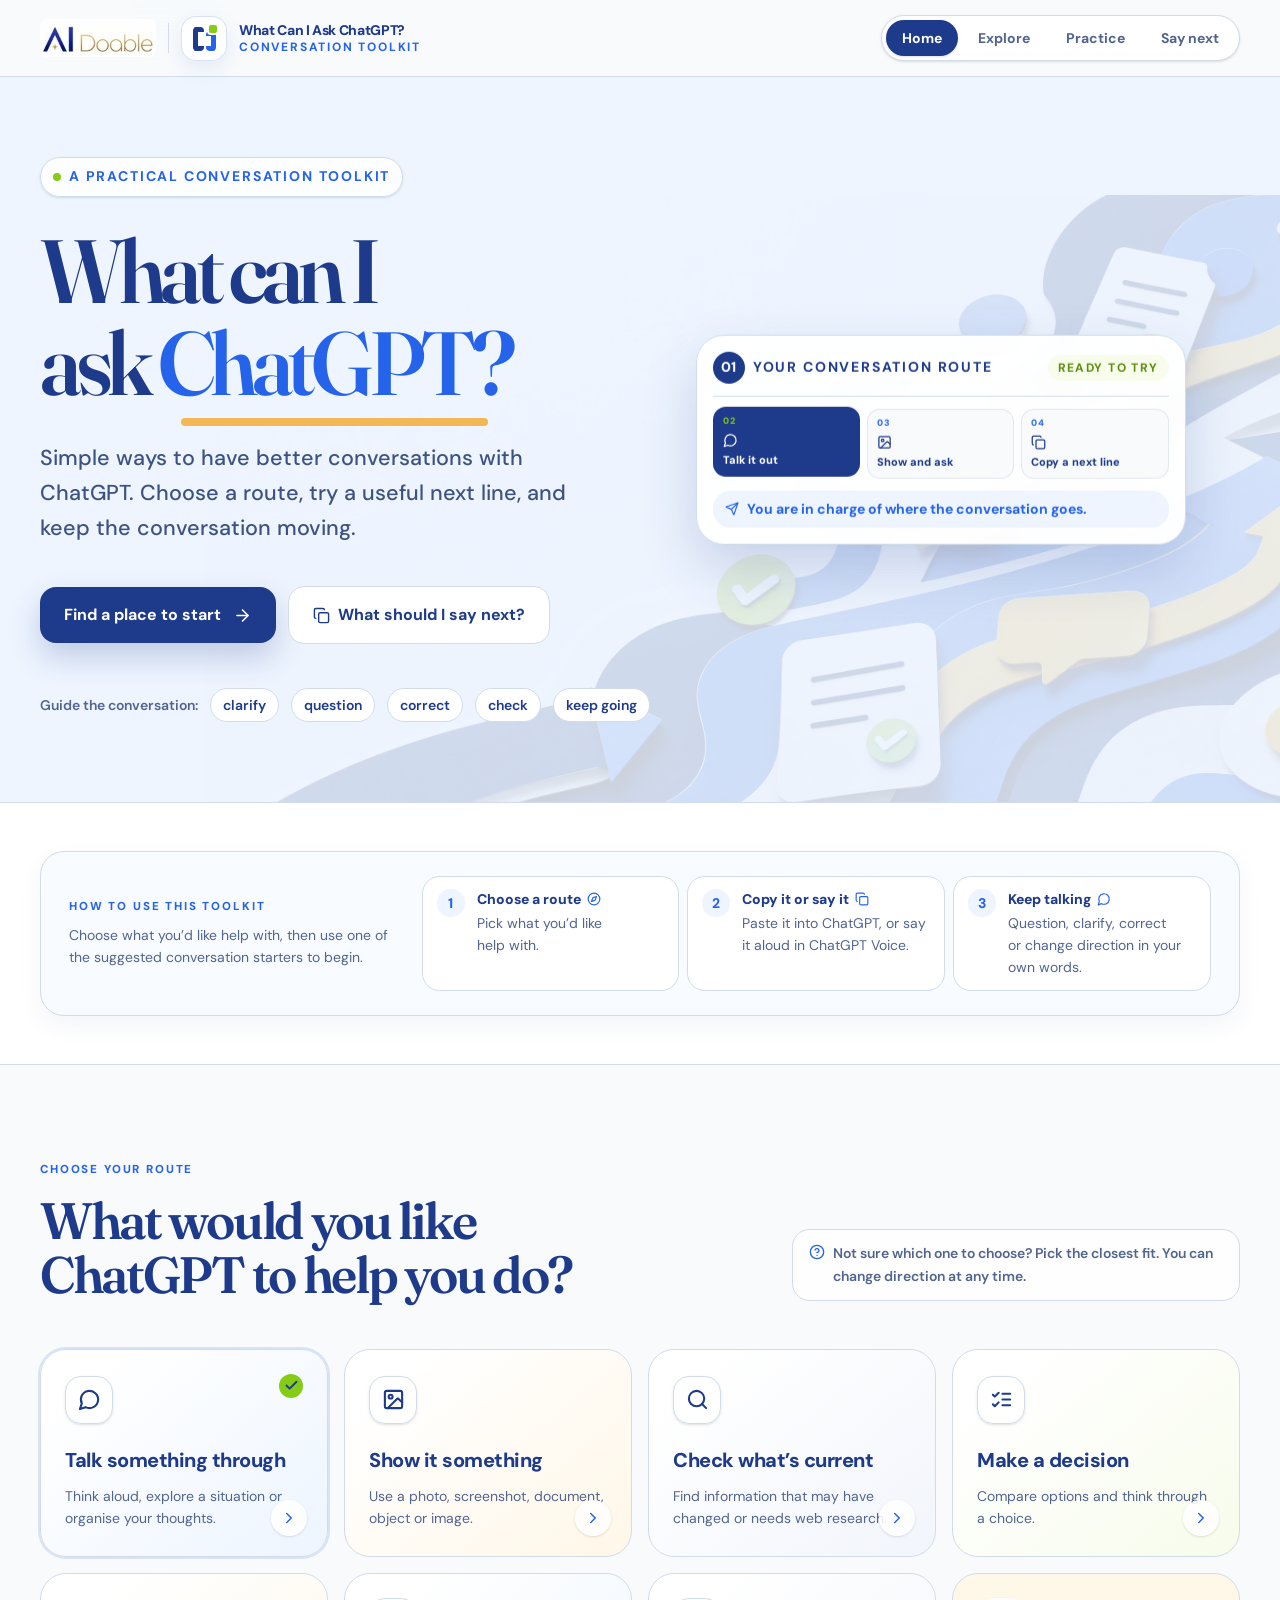
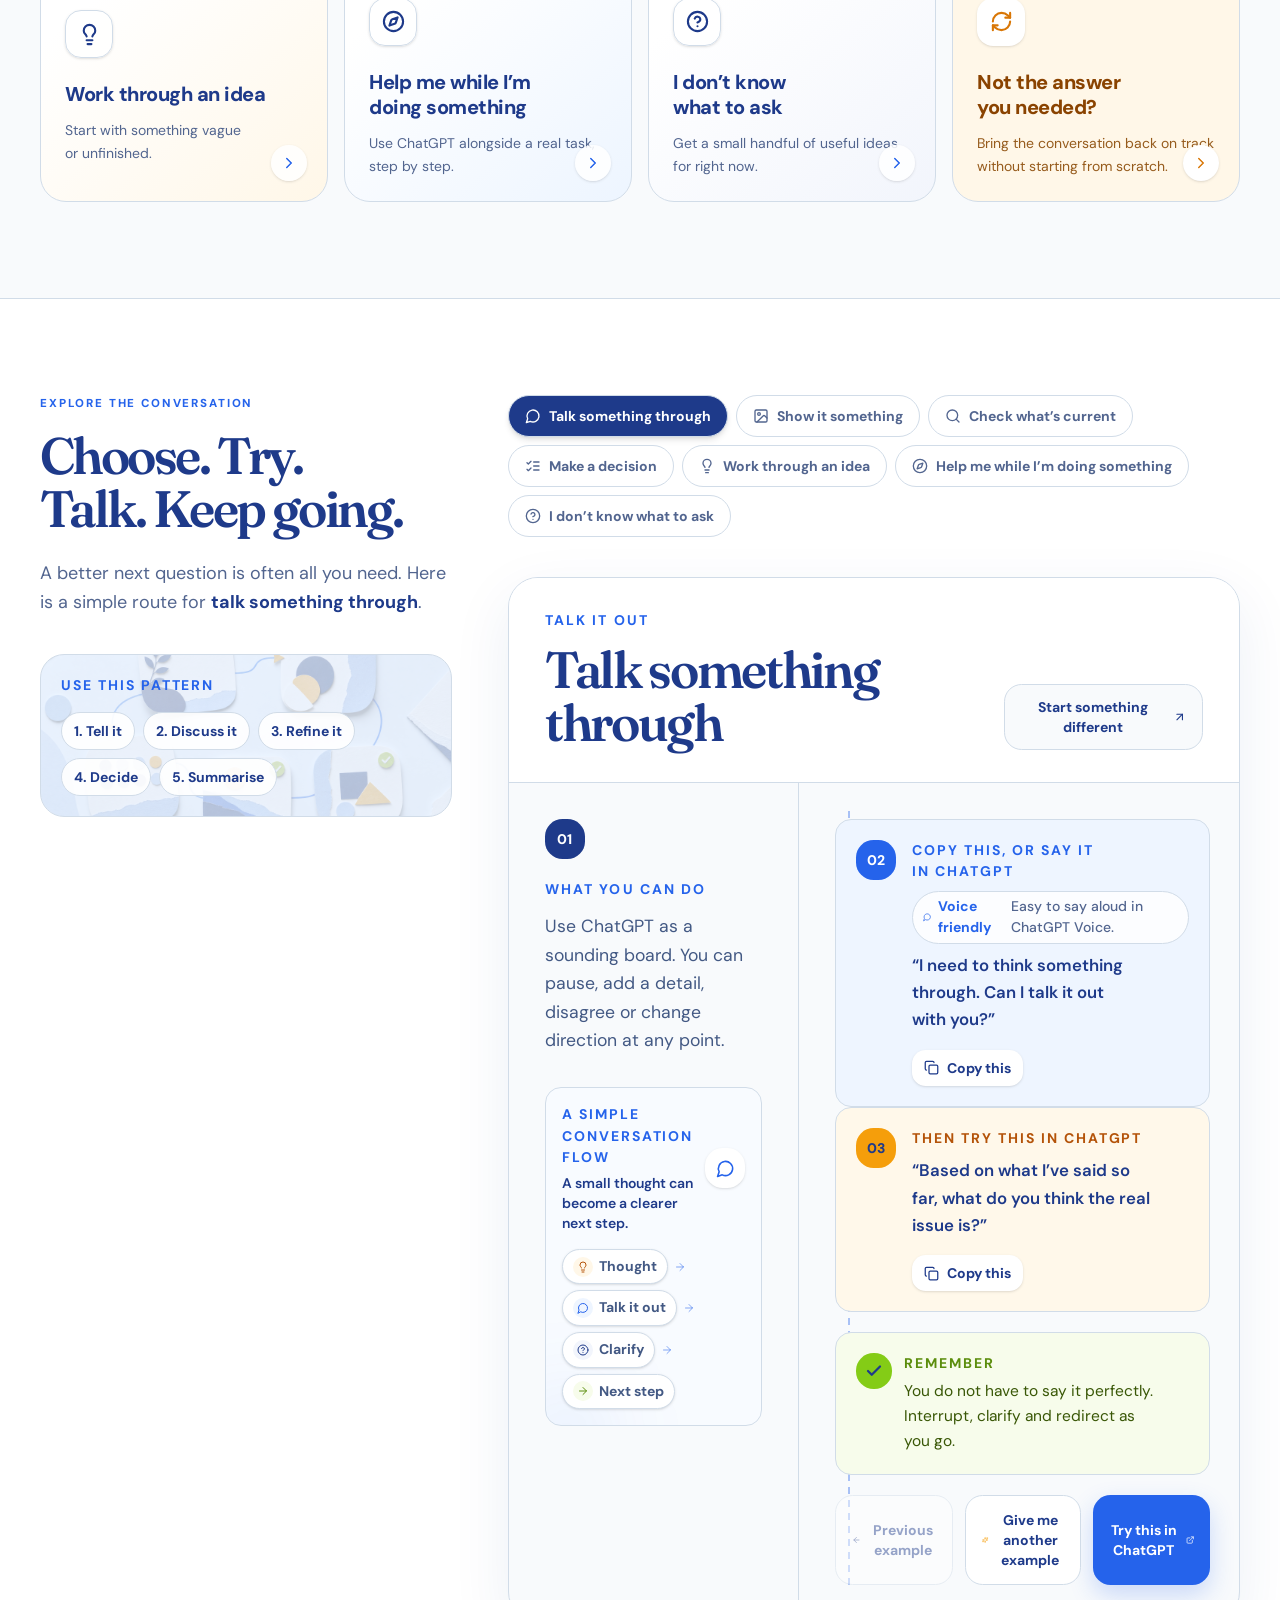
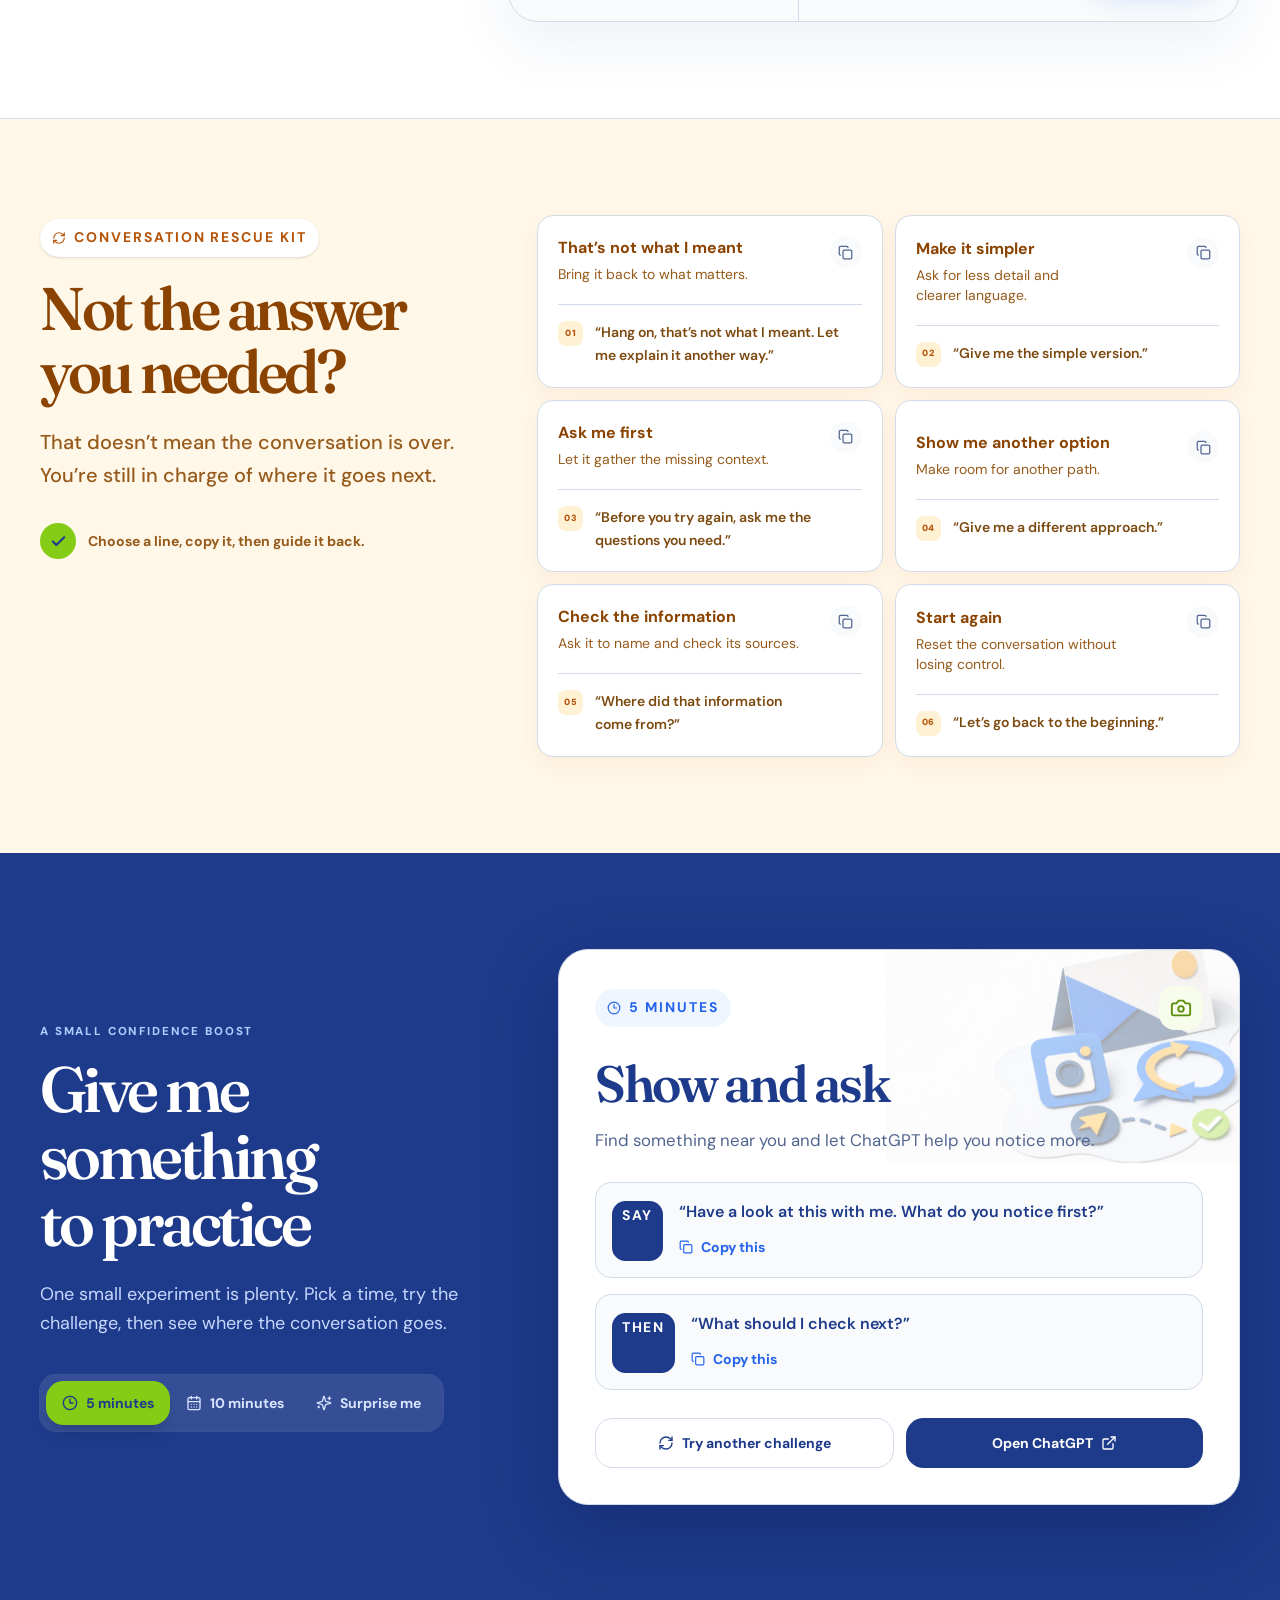
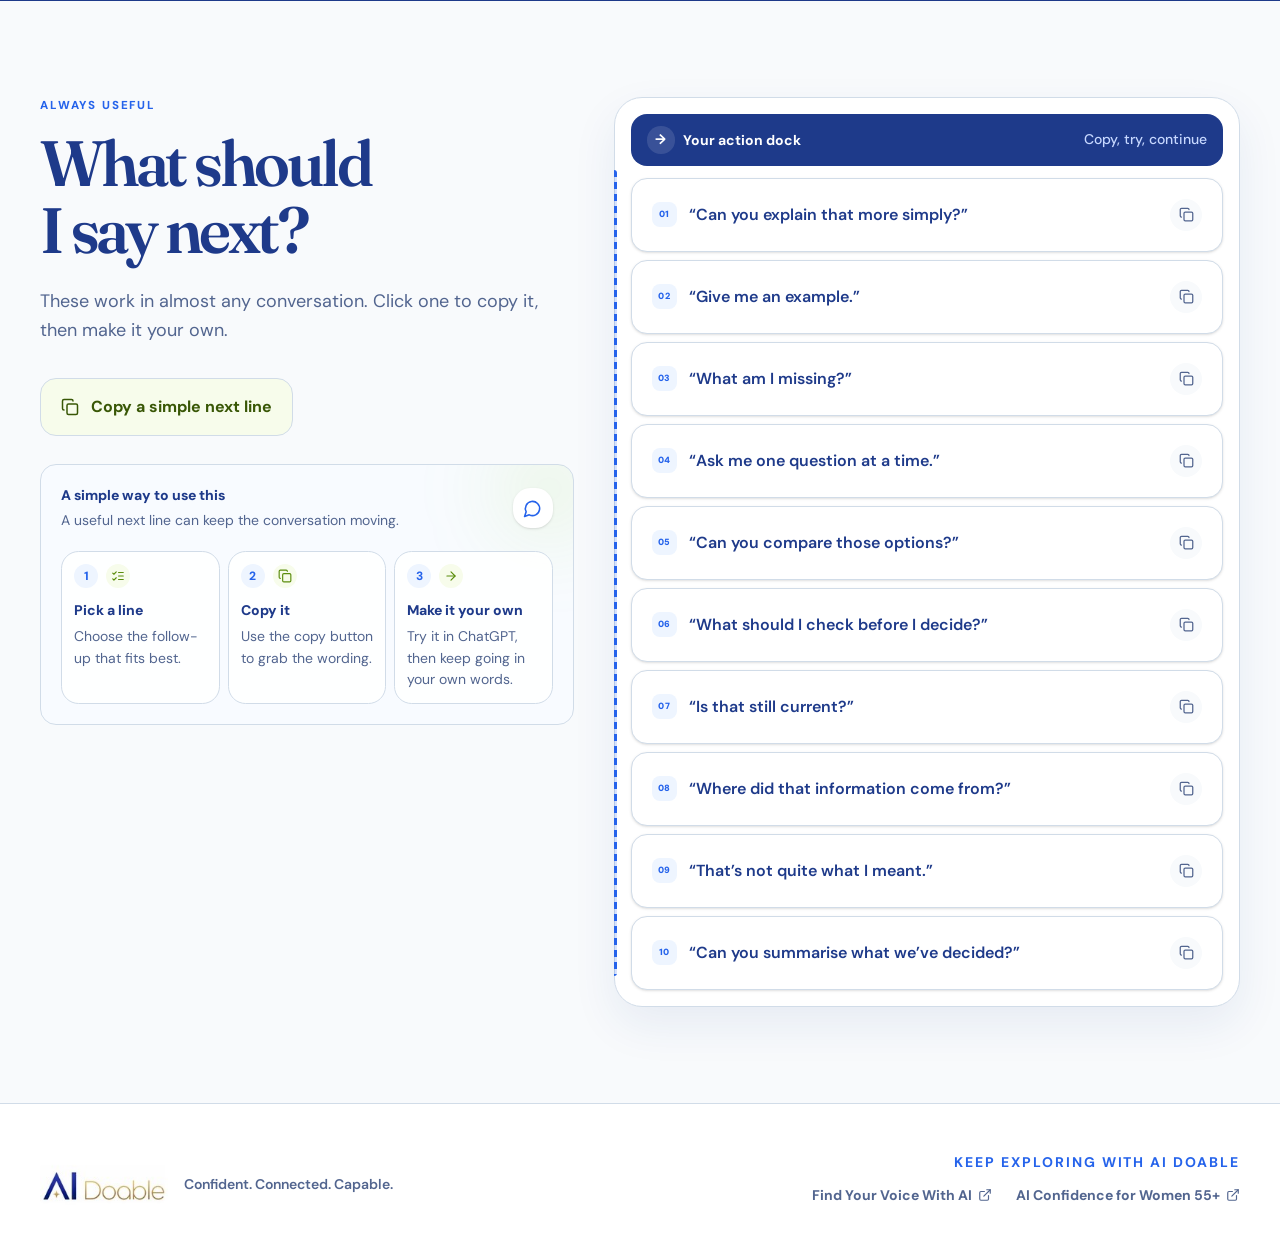
==== commit c5bff665: "Add files via upload" ====
--- a/index.html
+++ b/index.html
@@ -12,7 +12,15 @@
     <title>What Can I Ask ChatGPT? | AI Doable</title>
     <script type="module" crossorigin src="./assets/index-e2KPhvX5.js"></script>
     <link rel="stylesheet" crossorigin href="./assets/index-Dv6JXSO6.css">
-  </head>
+  <style id="aidoable-readability">
+/* AI Doable readability tweaks: larger small text, no lonely last words */
+h1,h2,h3,h4{text-wrap:balance}
+p,li,blockquote{text-wrap:pretty}
+.text-xs{font-size:0.875rem!important;line-height:1.35rem!important}
+.text-\[9px\],.text-\[10px\]{font-size:12px!important}
+.text-\[12px\],.text-\[13px\]{font-size:14px!important}
+</style>
+</head>
   <body>
     <script id="manus-runtime">window.__MANUS_HOST_DEV__ = false;
 (function(){"use strict";var Mr={exports:{}},Kn={};/**
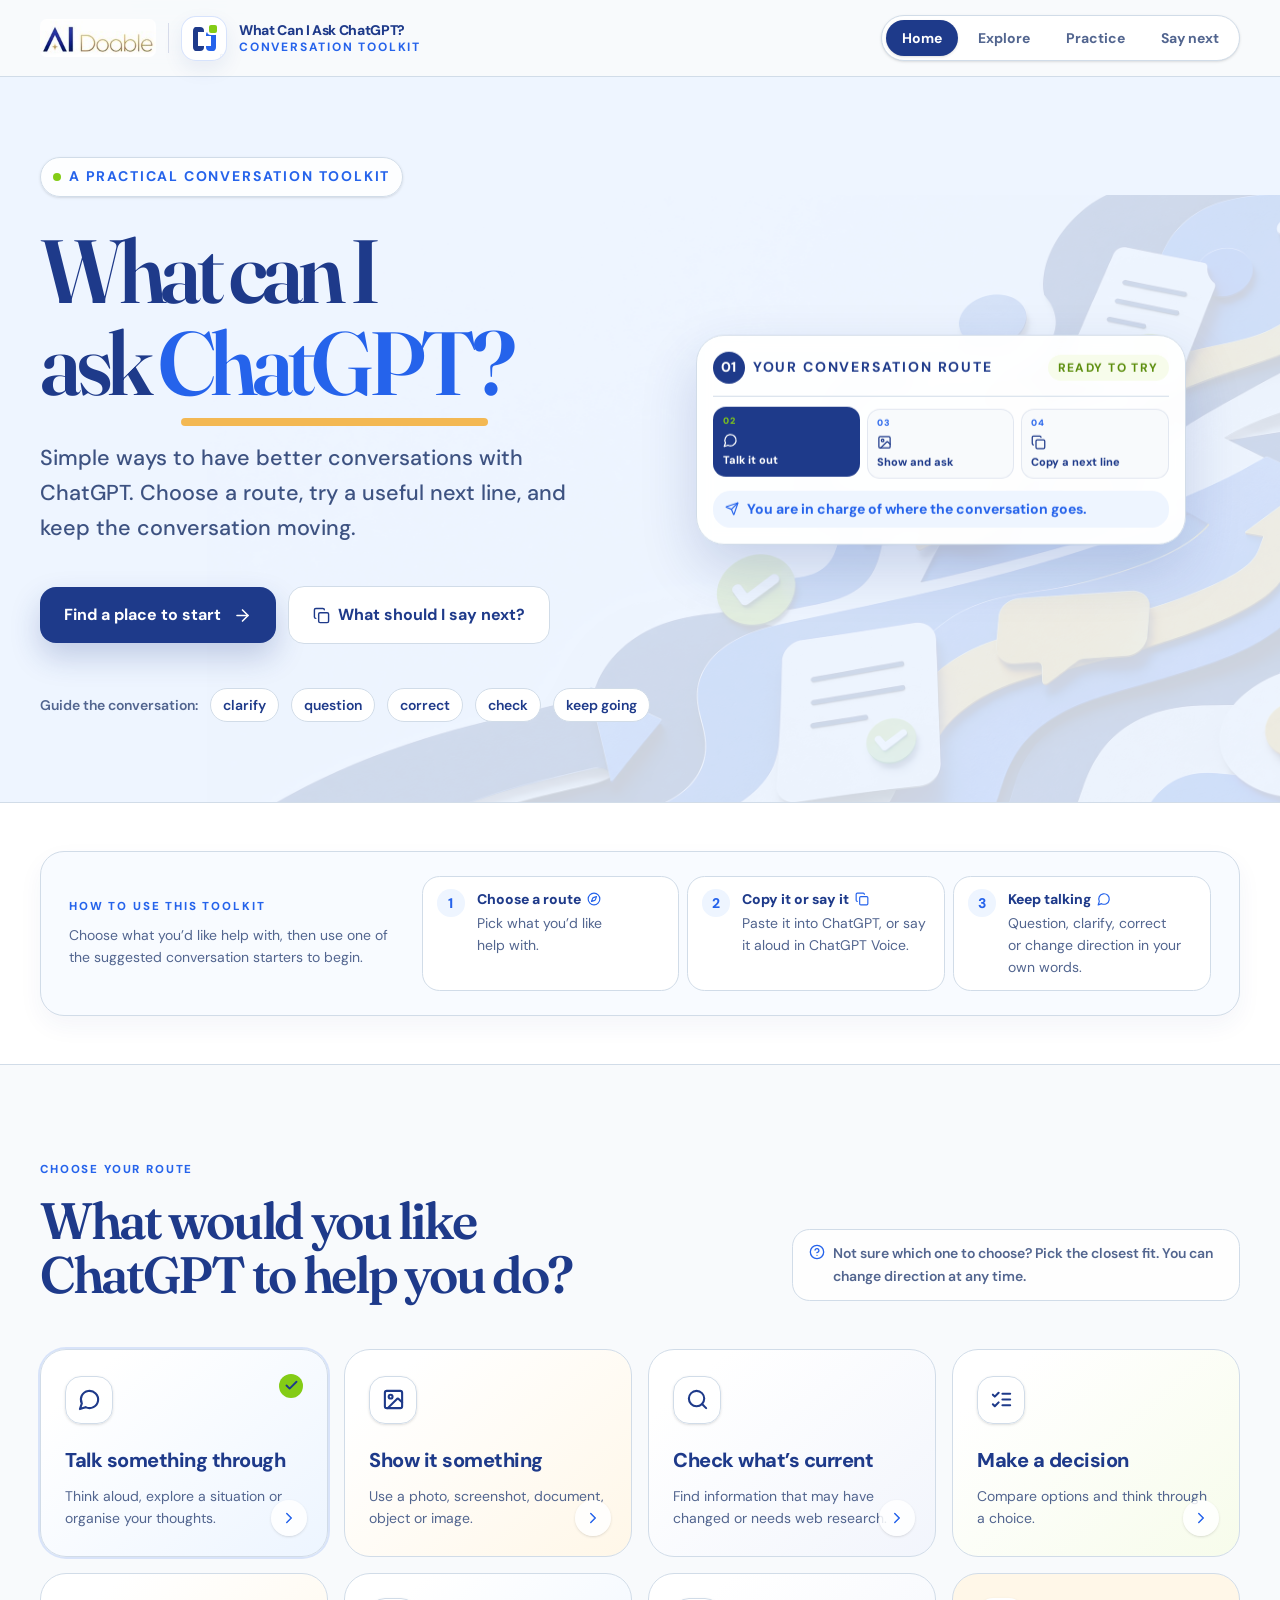
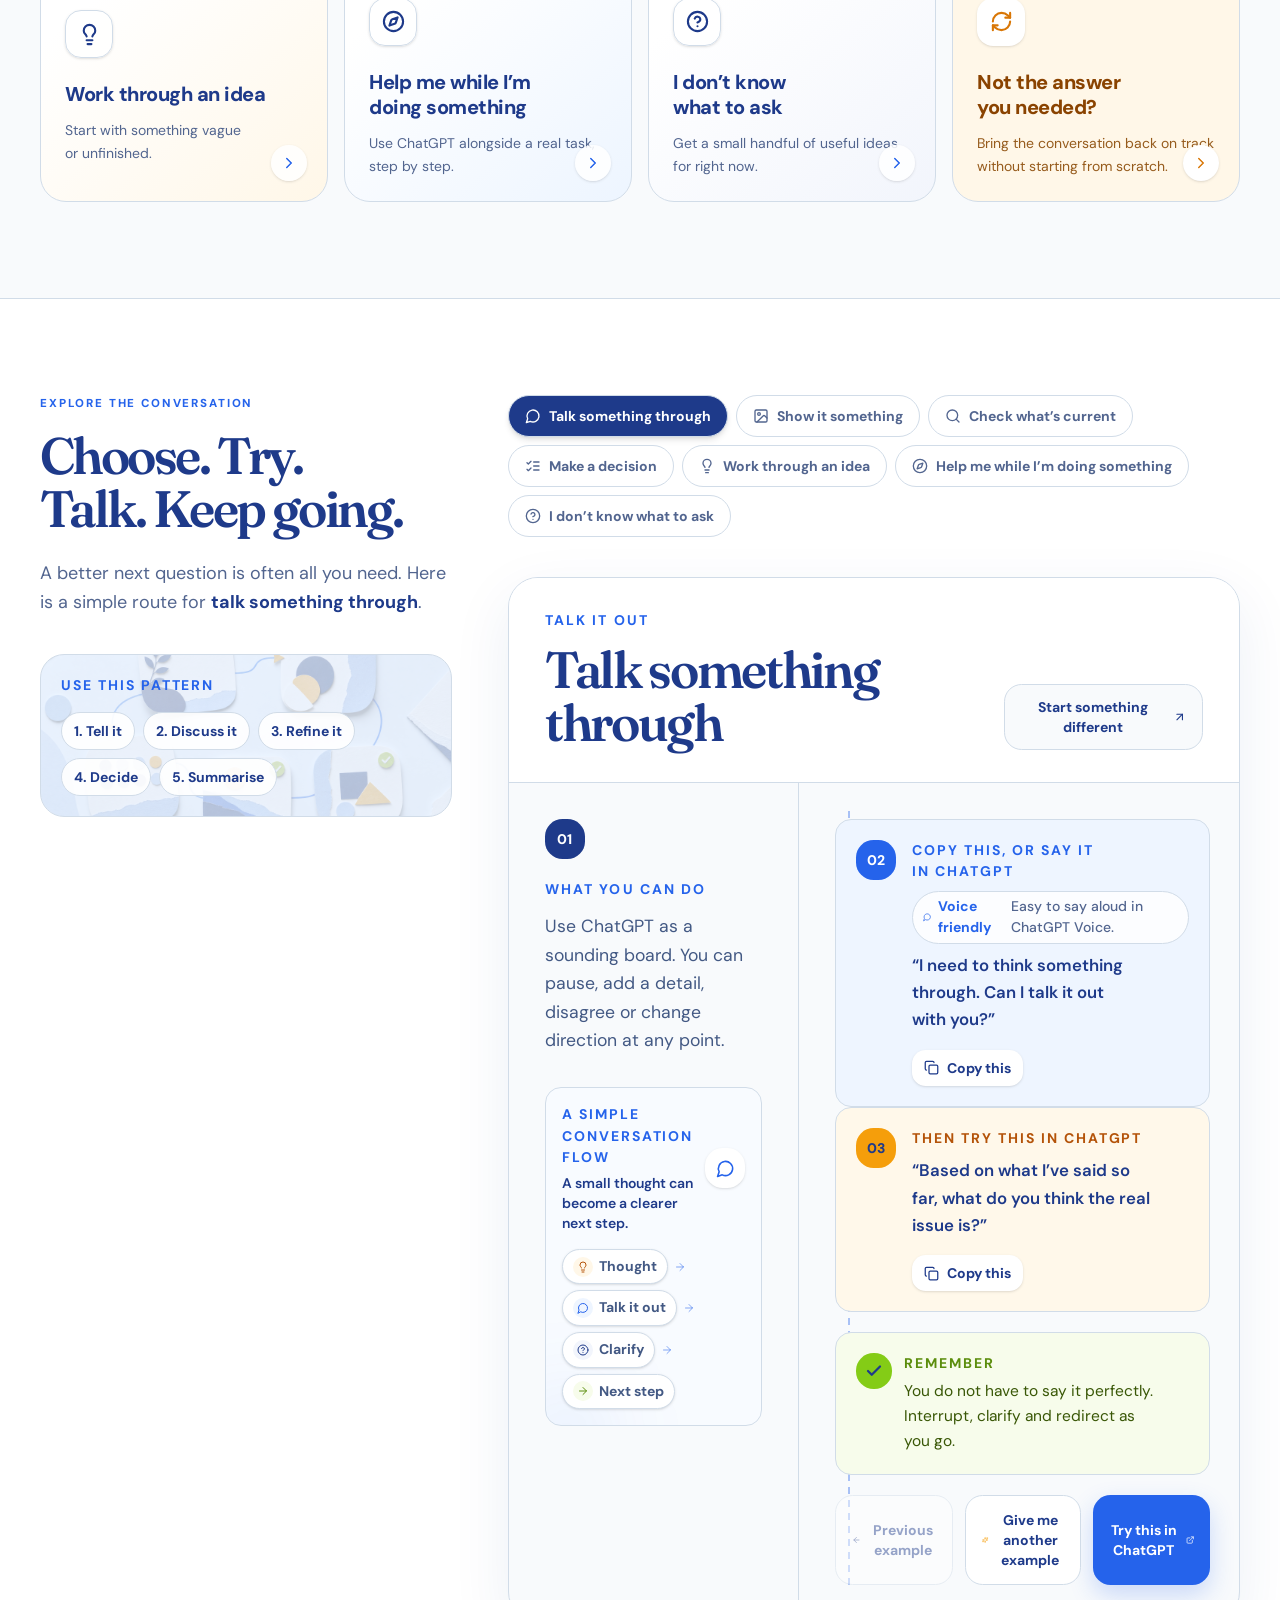
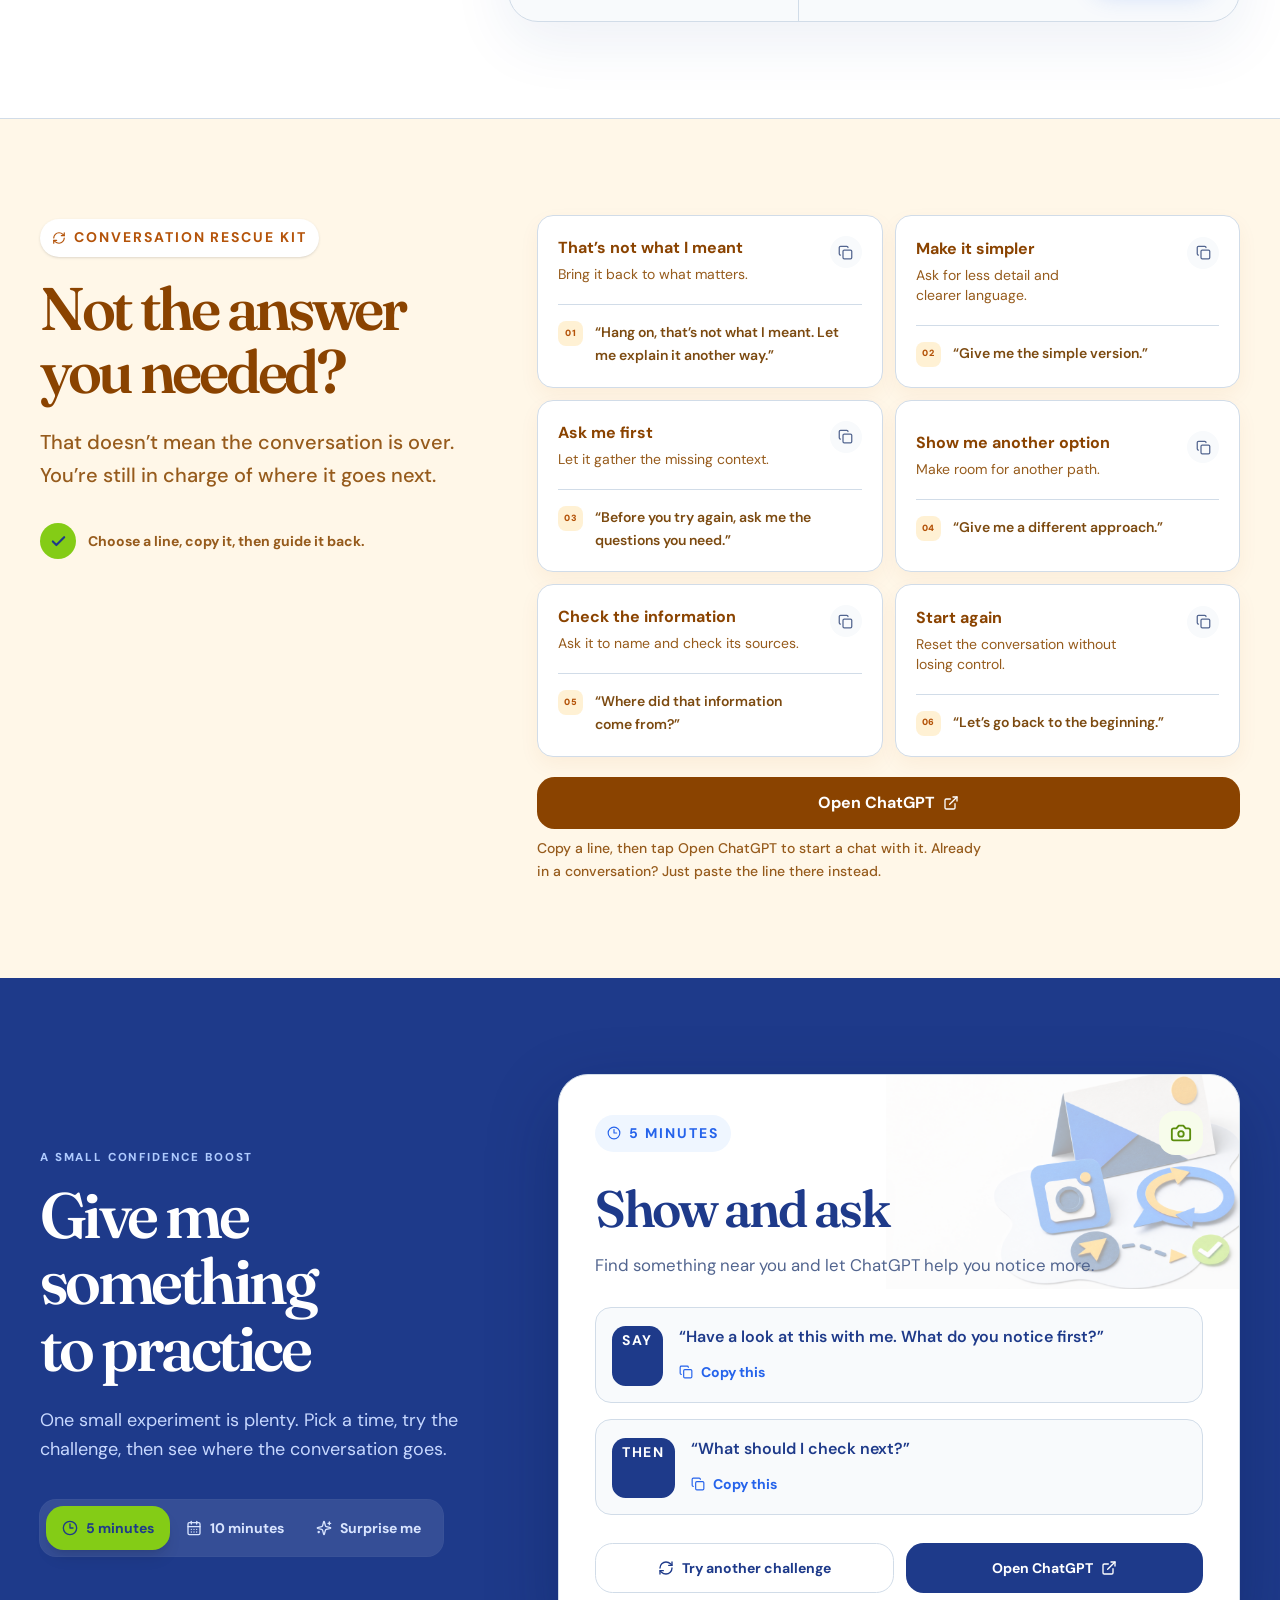
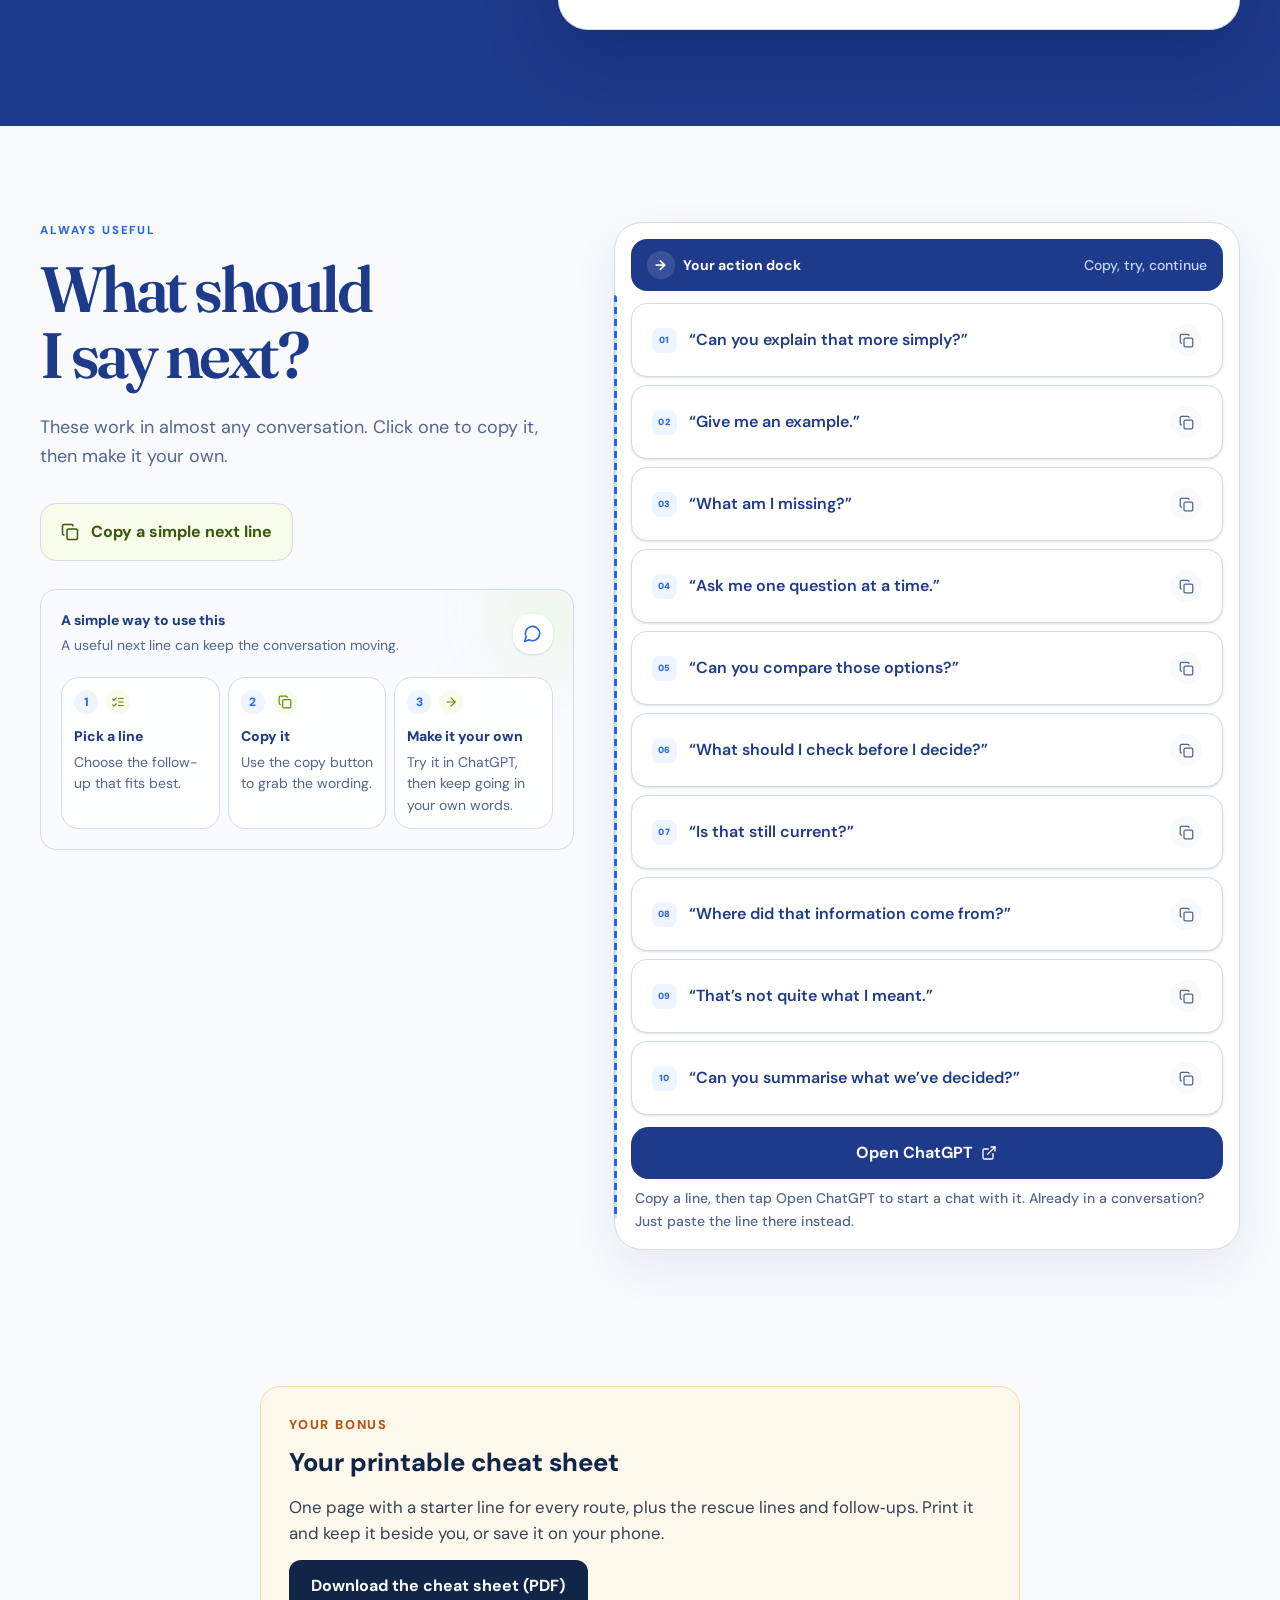
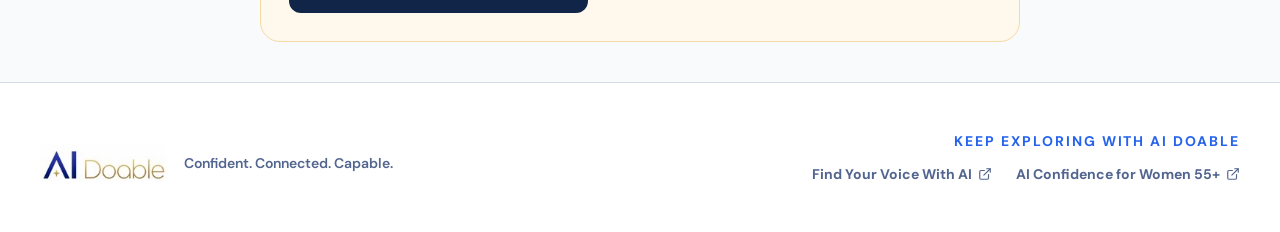
==== commit 24cd9360: "Add files via upload" ====
--- a/index.html
+++ b/index.html
@@ -20,7 +20,7 @@
 .text-\[9px\],.text-\[10px\]{font-size:12px!important}
 .text-\[12px\],.text-\[13px\]{font-size:14px!important}
 </style>
-</head>
+<meta name="robots" content="noindex, nofollow"></head>
   <body>
     <script id="manus-runtime">window.__MANUS_HOST_DEV__ = false;
 (function(){"use strict";var Mr={exports:{}},Kn={};/**
